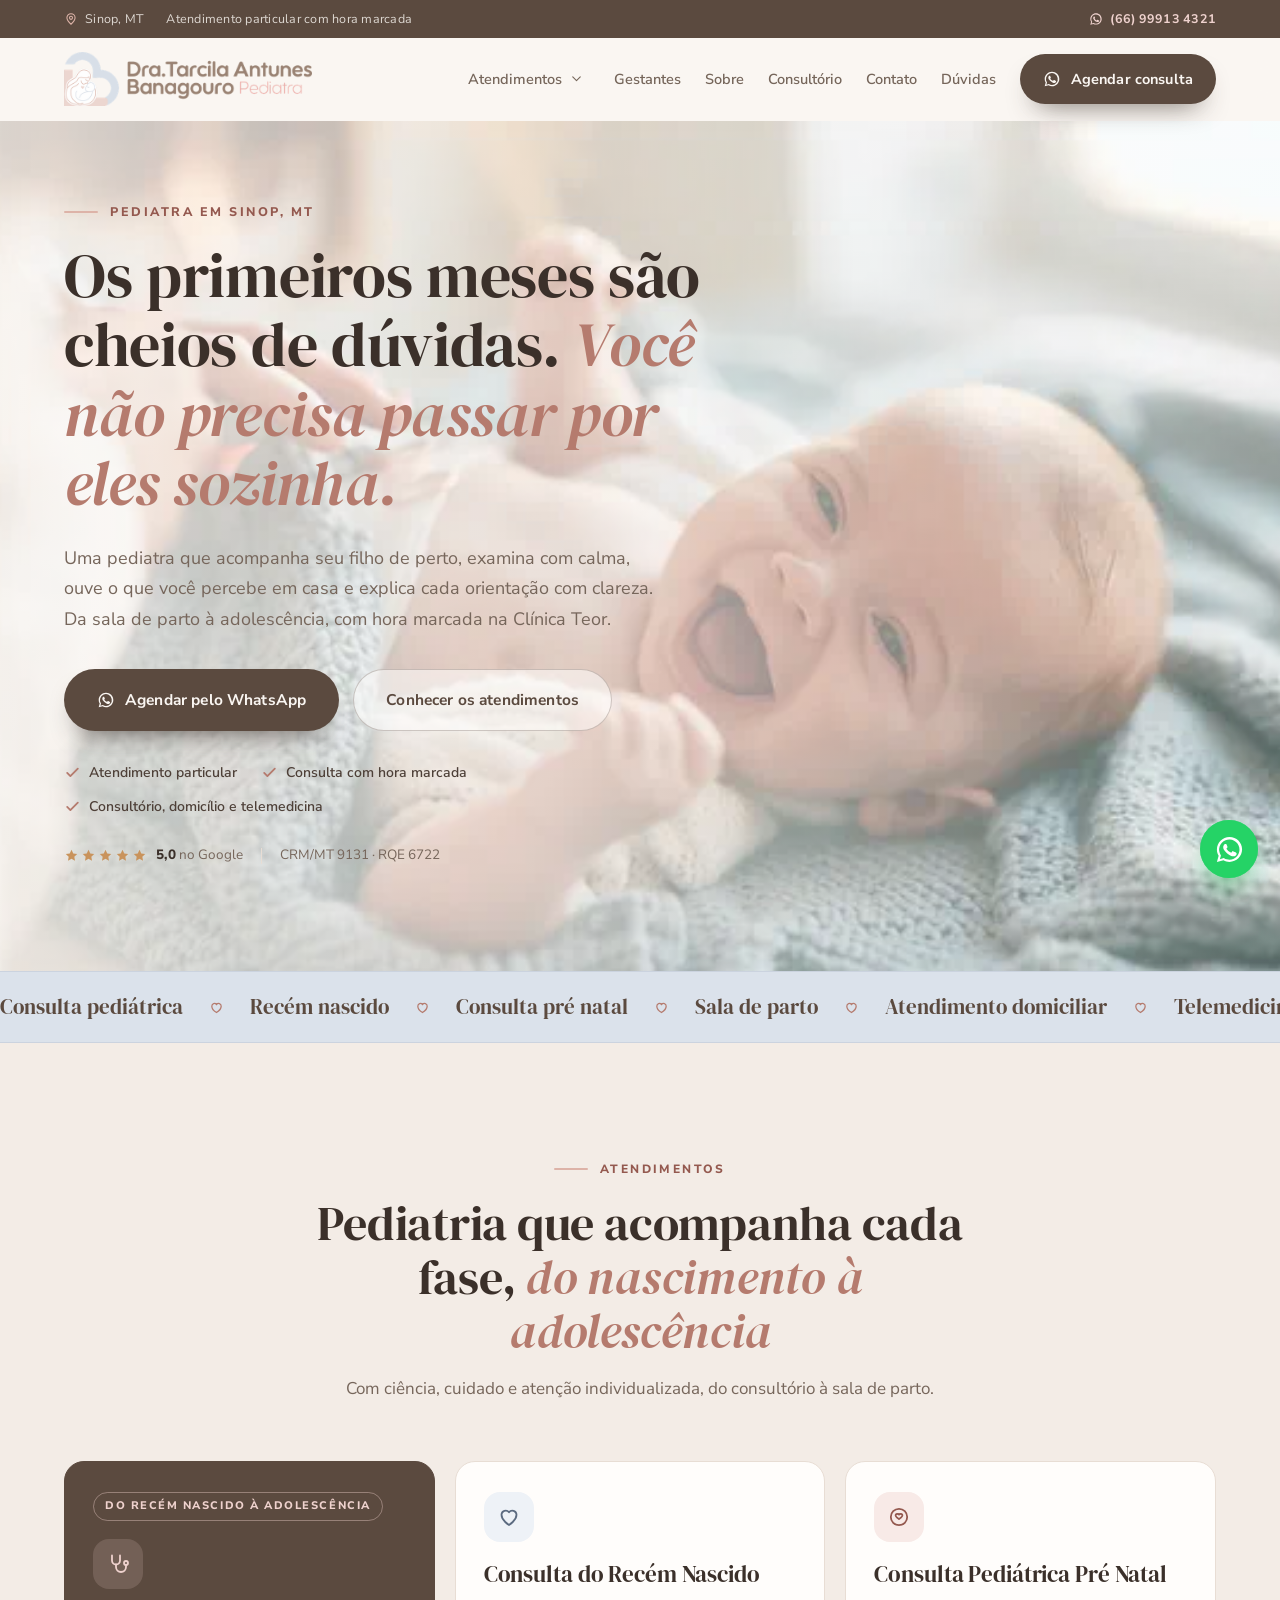
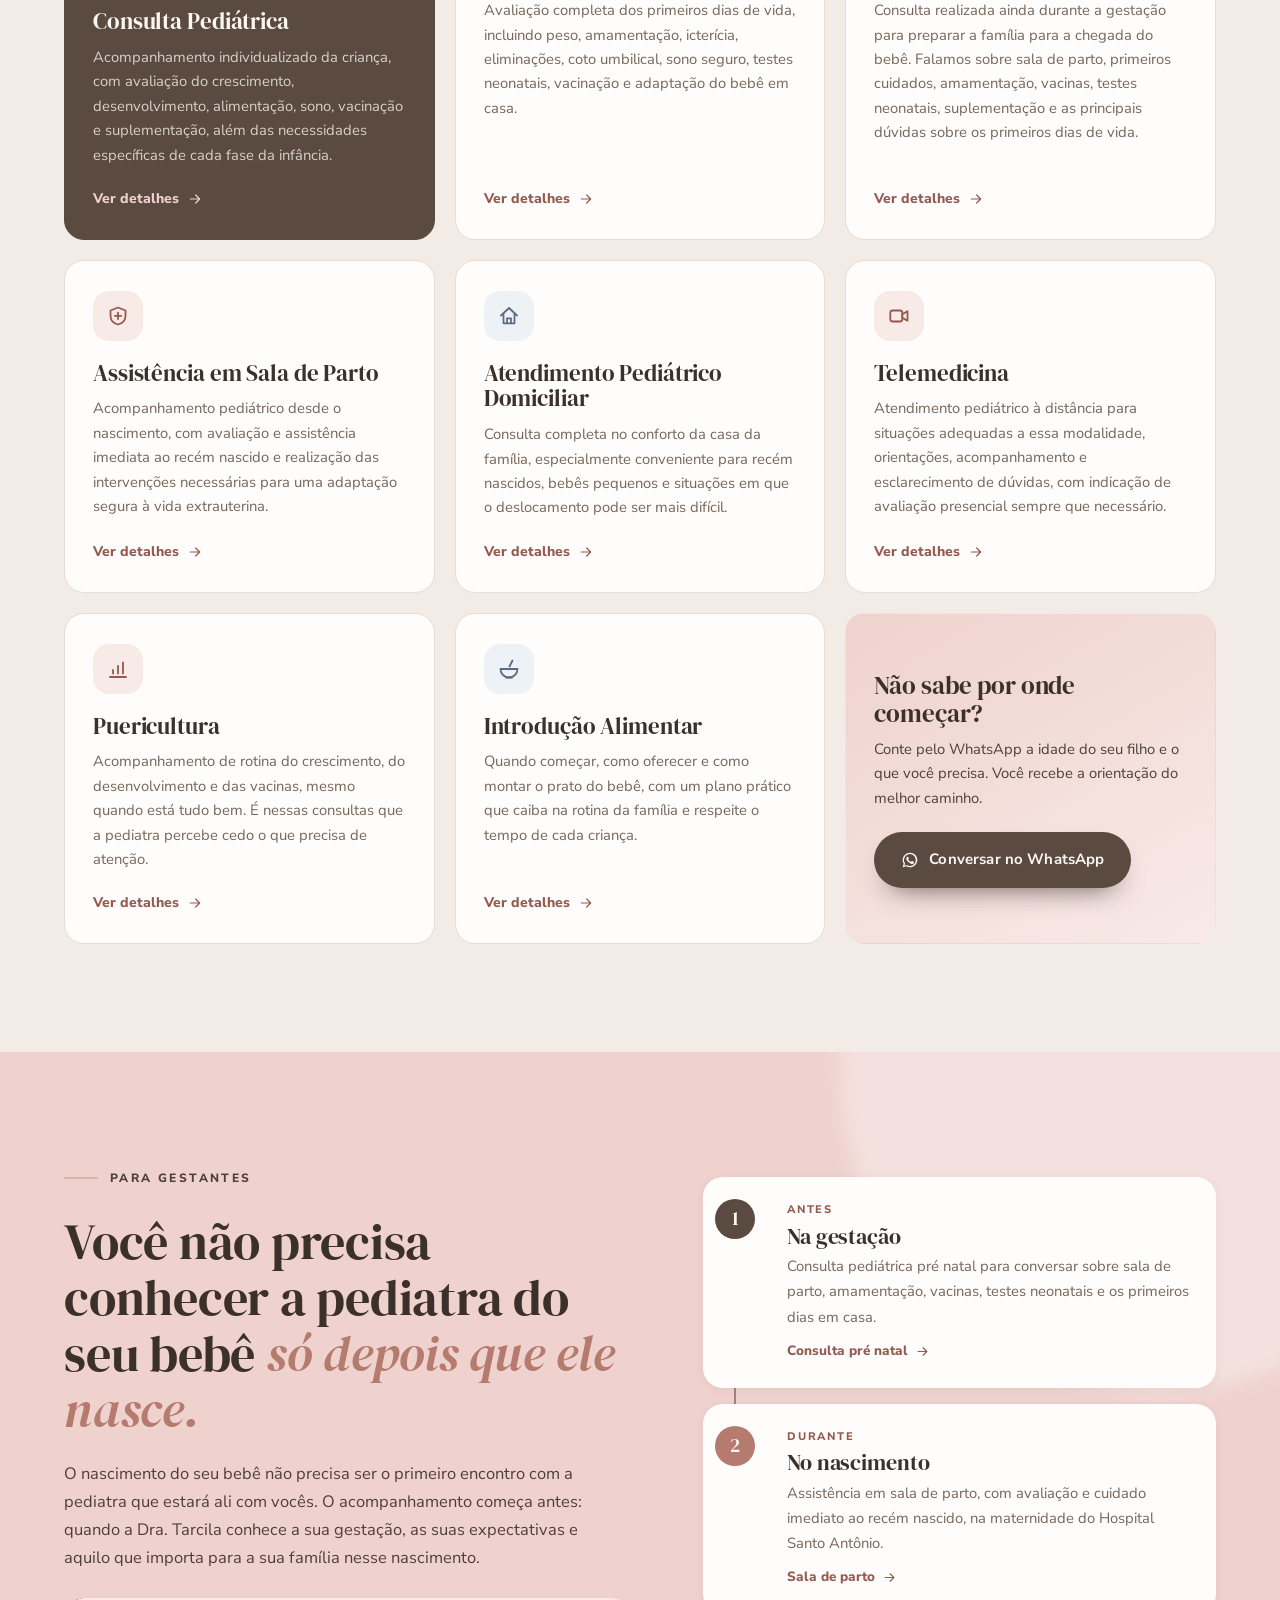
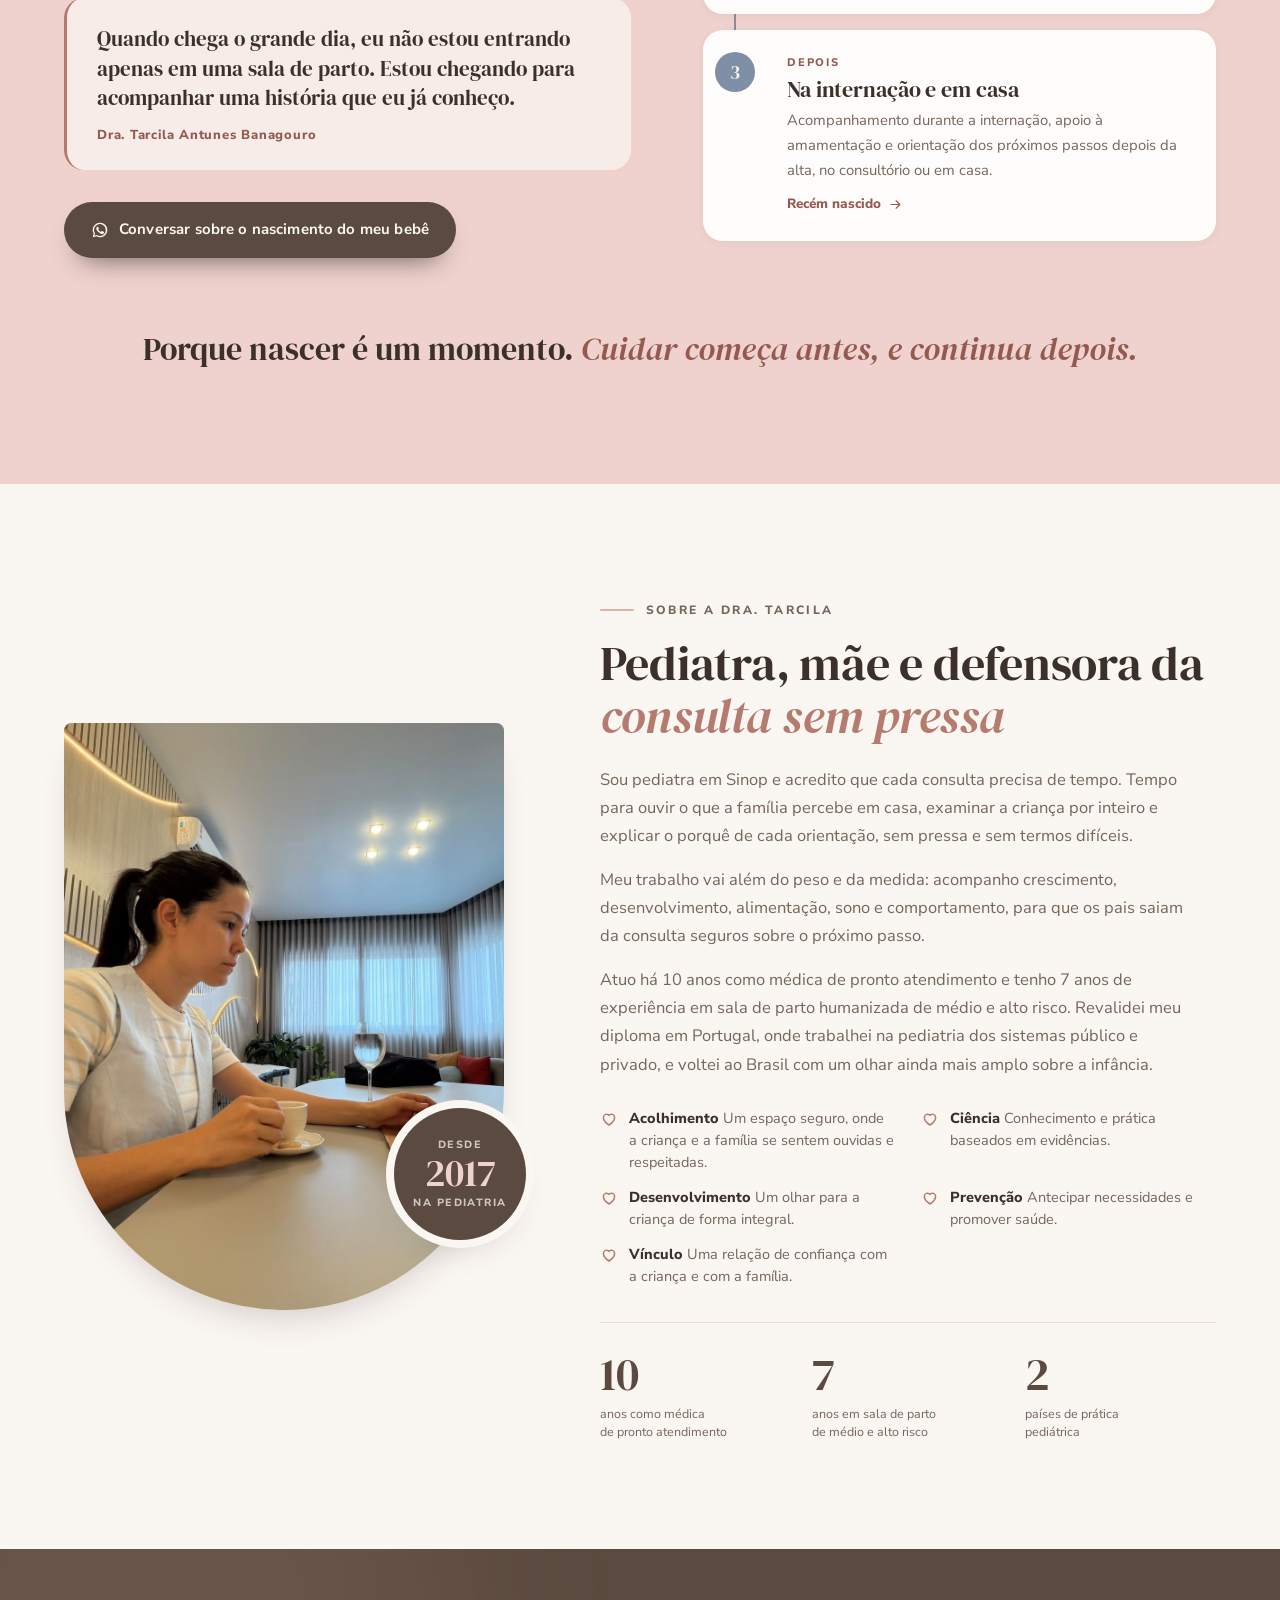
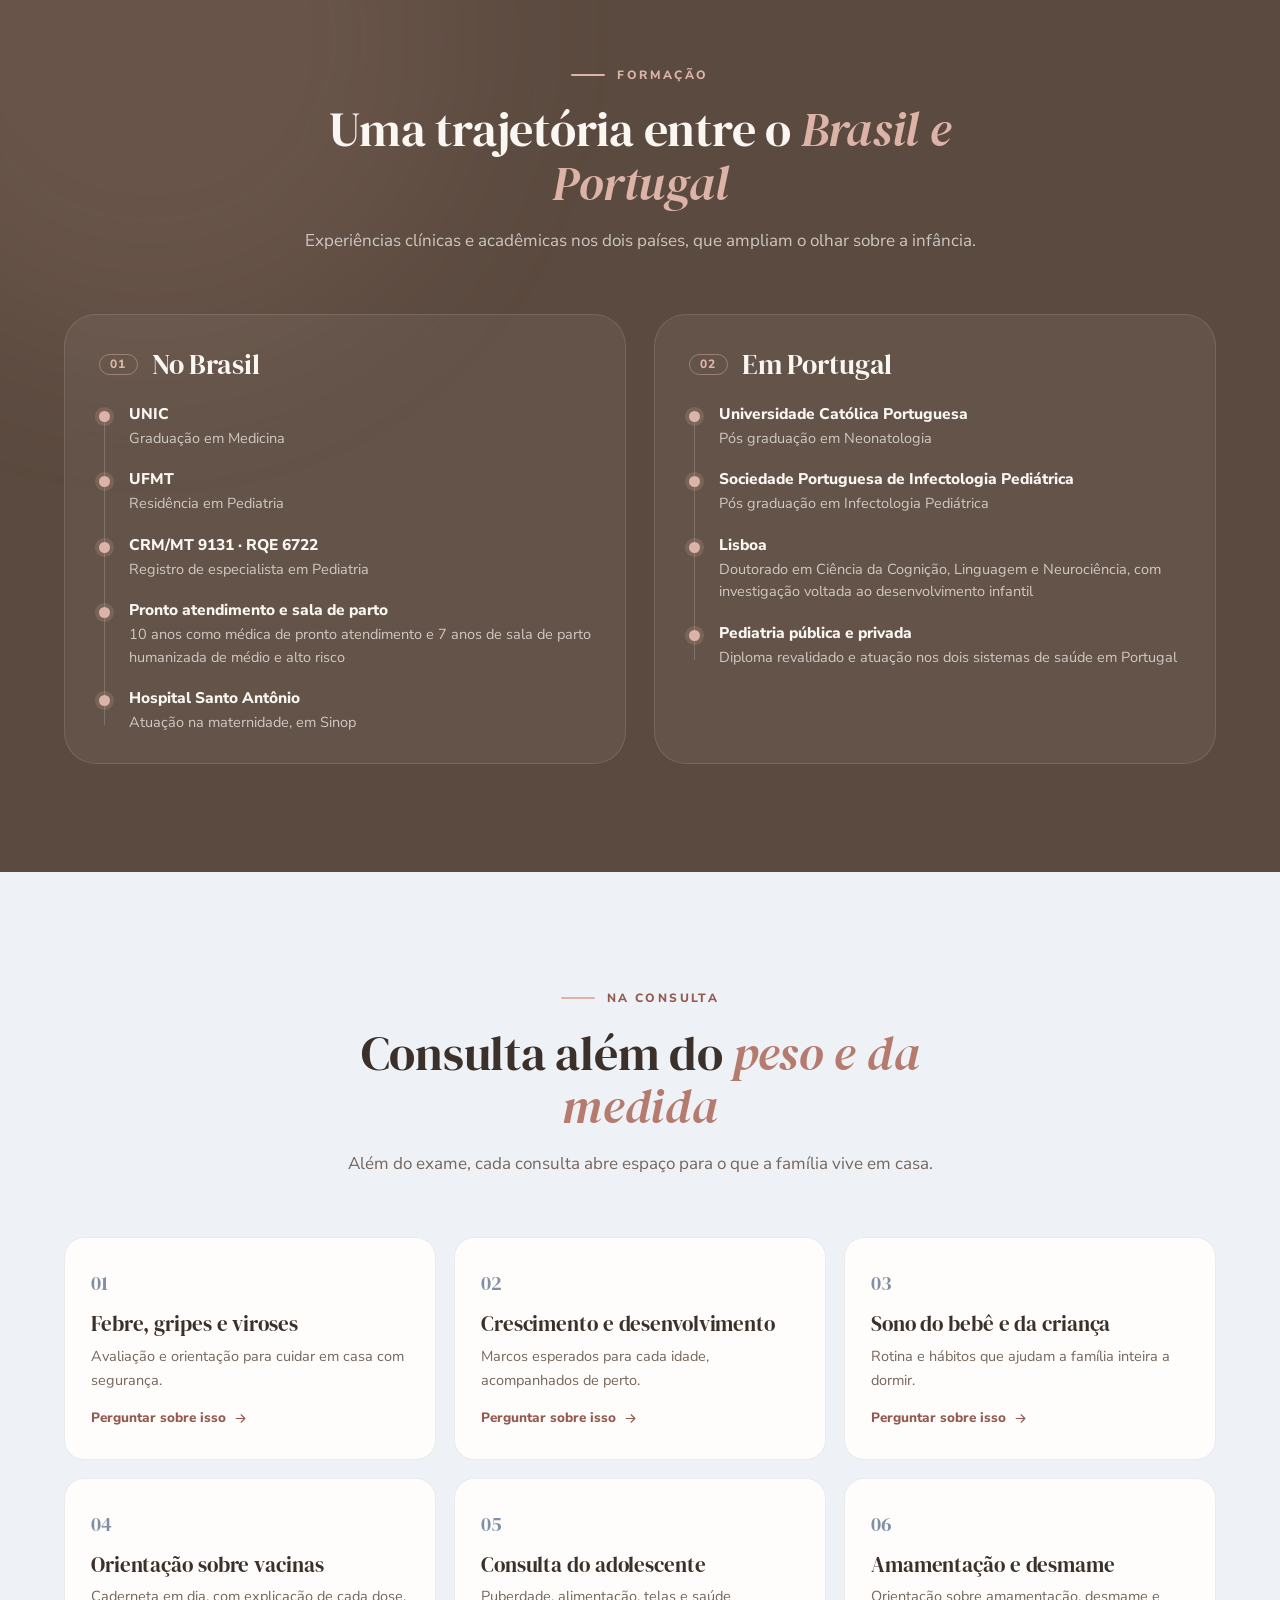
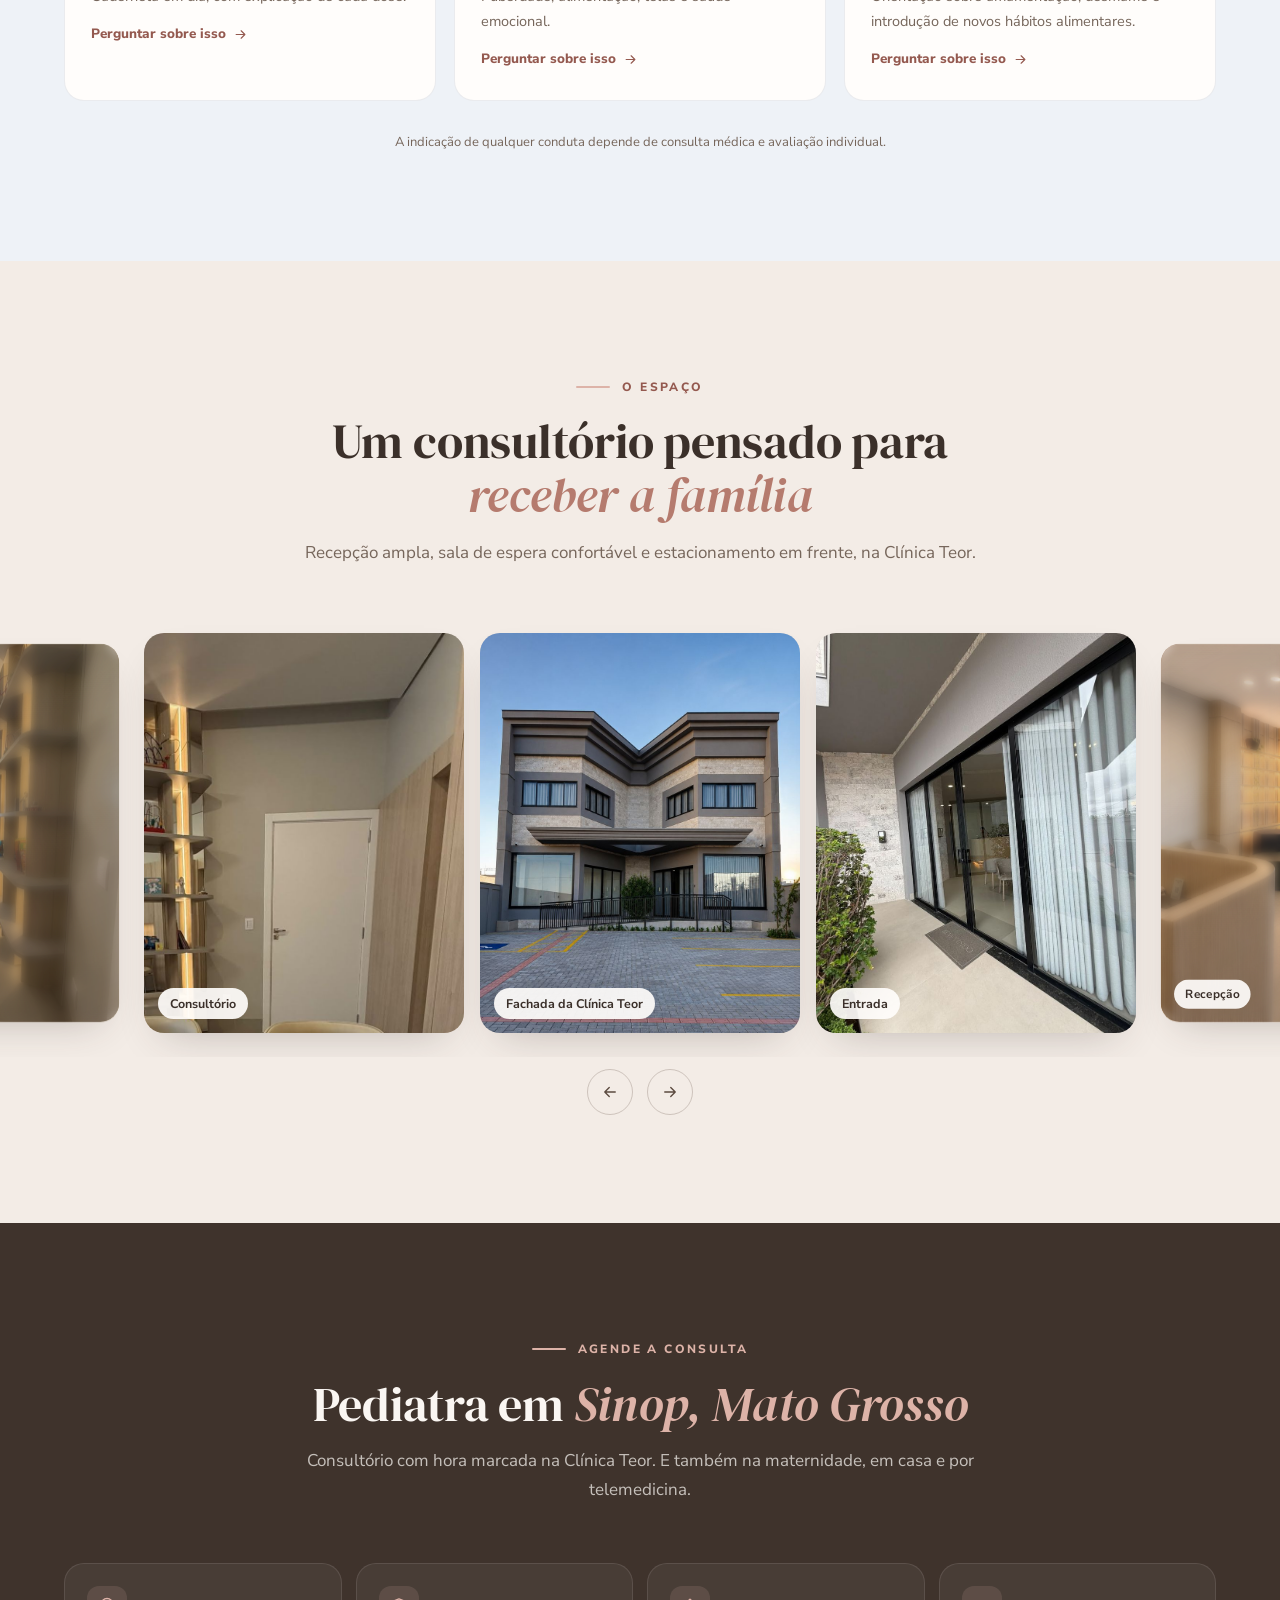
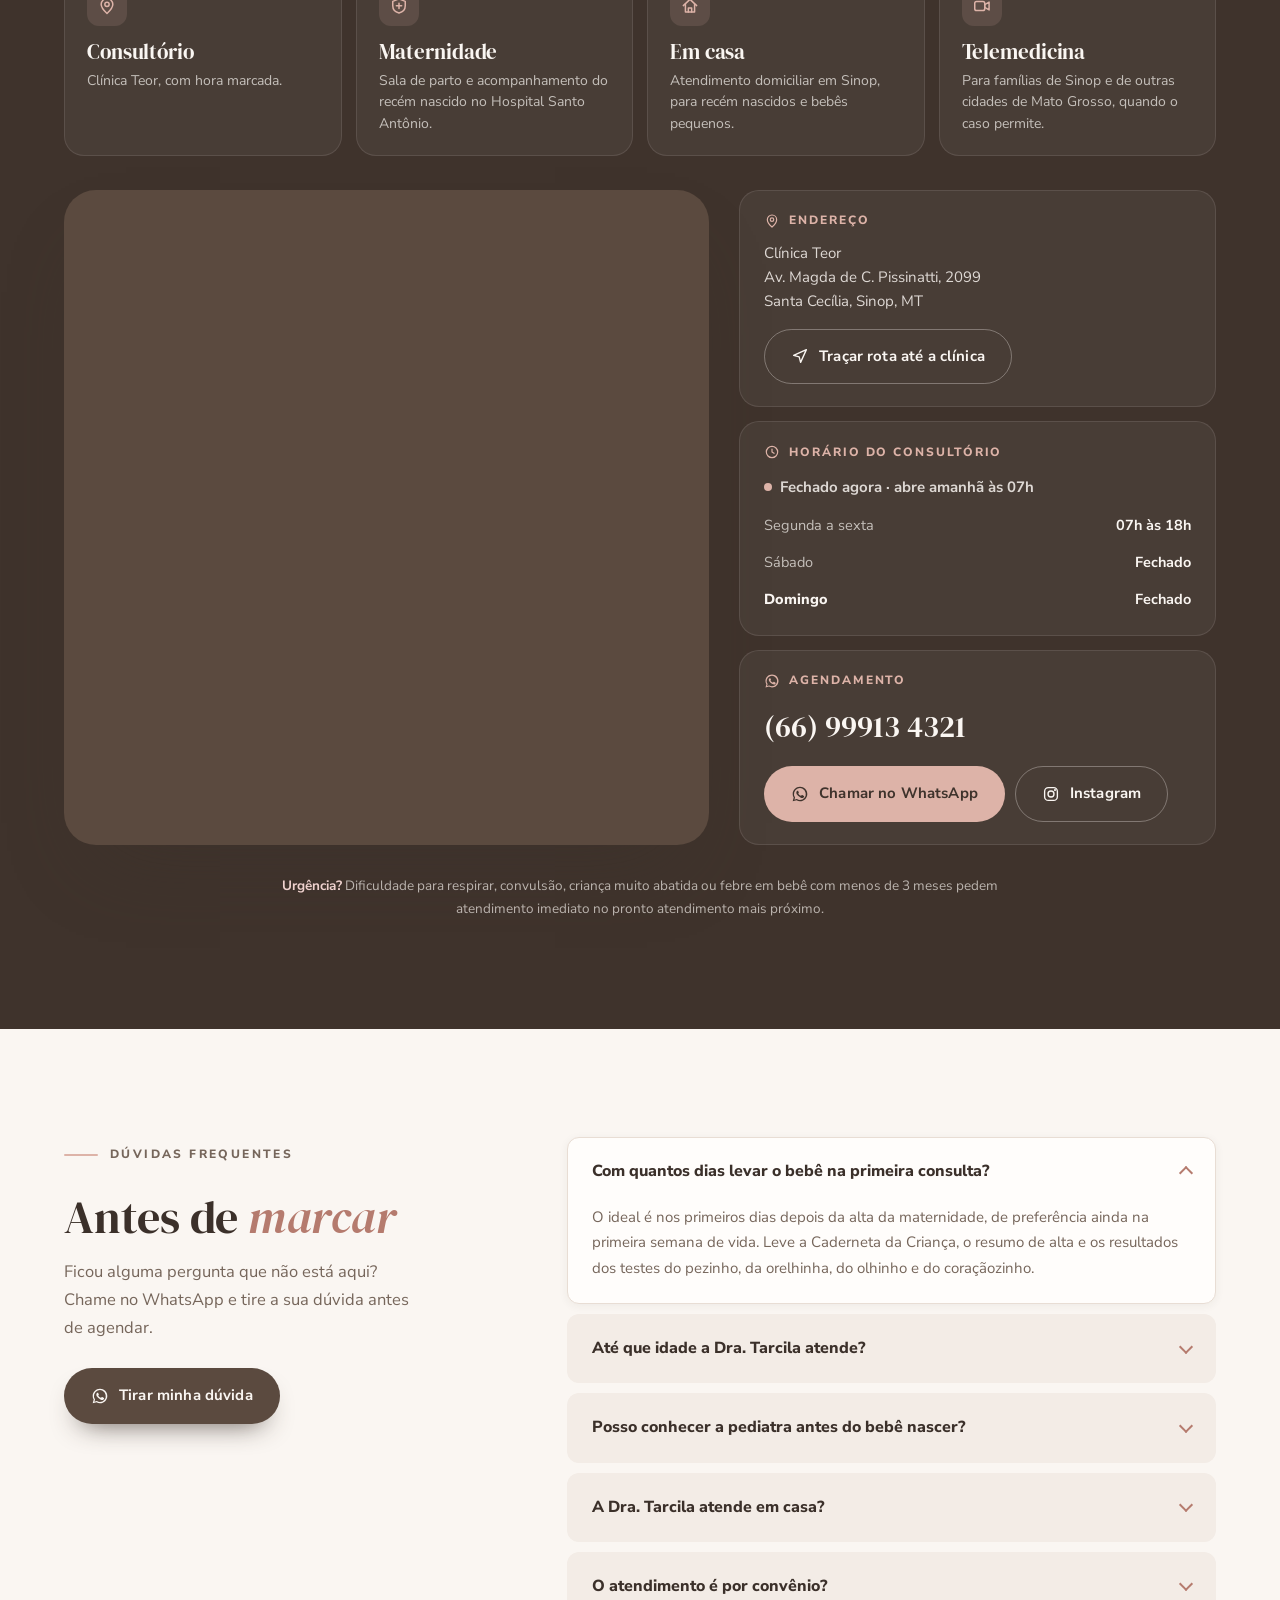
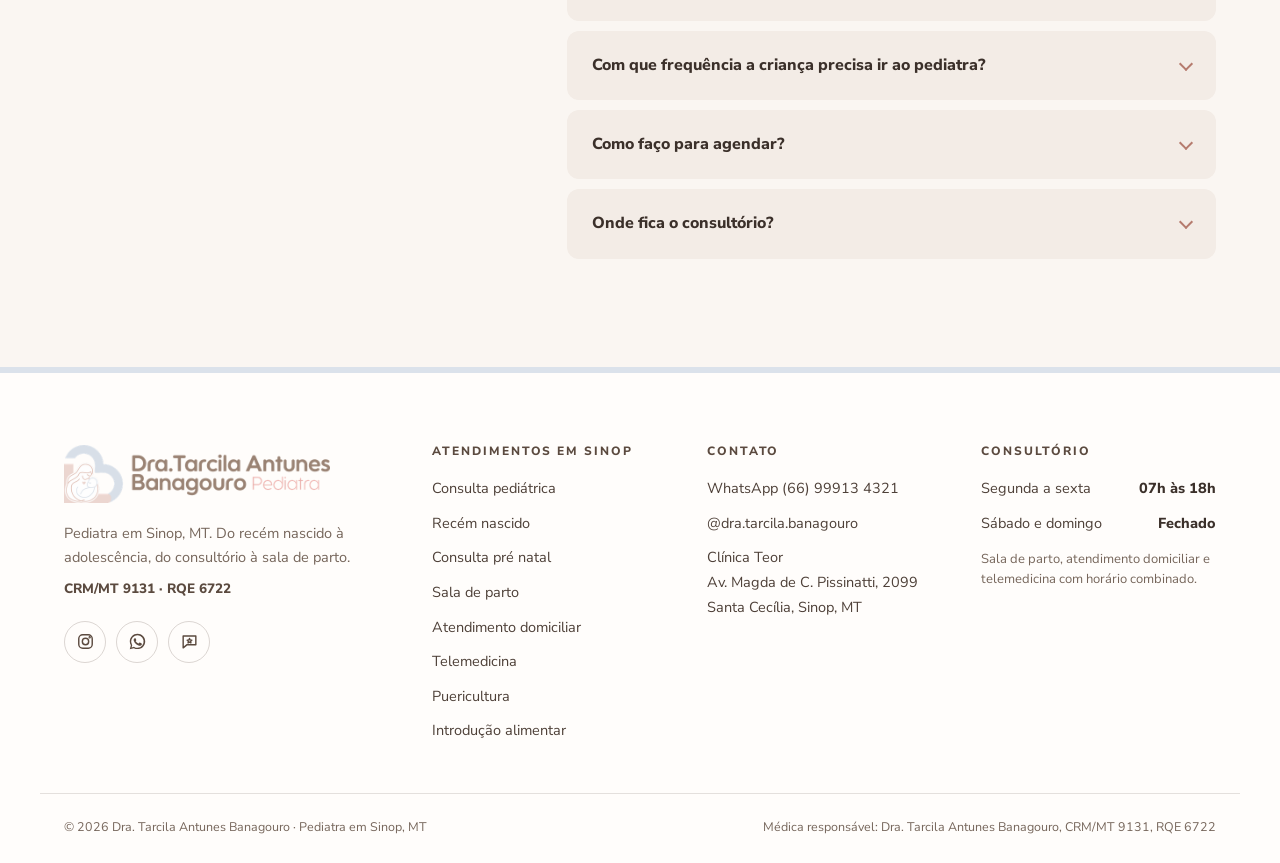
==== index.html @ 98c17cc5 "Celular: fecho da secao de gestantes sempre em 2 linhas Co-Authored-By: Claude Sonnet 5.5 <noreply@a" ====
<!doctype html>
<html lang="pt-BR">
<head>
<meta charset="utf-8">
<meta name="viewport" content="width=device-width, initial-scale=1, viewport-fit=cover">
<title>Pediatra em Sinop MT | Dra. Tarcila Antunes Banagouro</title>
<meta name="description" content="Pediatra em Sinop, MT. Consulta pediátrica, recém nascido, pré natal, sala de parto, atendimento em casa e telemedicina. CRM/MT 9131.">
<meta name="robots" content="noindex, nofollow">
<link rel="canonical" href="https://www.dratarcilabanagouro.com.br/">
<meta name="geo.region" content="BR-MT">
<meta name="geo.placename" content="Sinop">
<meta name="geo.position" content="-11.834095;-55.535219">
<meta property="og:type" content="website">
<meta property="og:locale" content="pt_BR">
<meta property="og:site_name" content="Dra. Tarcila Antunes Banagouro">
<meta property="og:title" content="Pediatra em Sinop MT | Dra. Tarcila Antunes Banagouro">
<meta property="og:description" content="Pediatra em Sinop, MT. Consulta pediátrica, recém nascido, pré natal, sala de parto, atendimento em casa e telemedicina. CRM/MT 9131.">
<meta property="og:url" content="https://www.dratarcilabanagouro.com.br/">
<meta property="og:image" content="https://www.dratarcilabanagouro.com.br/assets/img/og.jpg">
<meta property="og:image:width" content="1200">
<meta property="og:image:height" content="630">
<meta name="twitter:card" content="summary_large_image">
<meta name="theme-color" content="#FAF6F2">
<link rel="icon" type="image/png" href="/assets/img/favicon-64.png">
<link rel="apple-touch-icon" href="/assets/img/apple-touch-icon.png">
<link rel="preconnect" href="https://fonts.googleapis.com">
<link rel="preconnect" href="https://fonts.gstatic.com" crossorigin>
<link rel="stylesheet" href="https://fonts.googleapis.com/css2?family=DM+Serif+Display:ital@0;1&family=Nunito+Sans:opsz,wght@6..12,400;6..12,600;6..12,700;6..12,800&display=swap">
<link rel="preload" as="image" href="/assets/img/bebe-hero-poster.jpg" fetchpriority="high">
<link rel="stylesheet" href="/assets/style.css?v=9fff2f66">
<script>document.documentElement.classList.add('js')</script>
<script type="application/ld+json">{"@context": "https://schema.org", "@type": "Physician", "@id": "https://www.dratarcilabanagouro.com.br/#dra-tarcila", "name": "Dra. Tarcila Antunes Banagouro", "medicalSpecialty": "Pediatric", "description": "Pediatra em Sinop, MT. Consulta pediátrica, recém nascido, puericultura, consulta pré natal, sala de parto, atendimento domiciliar e telemedicina.", "url": "https://www.dratarcilabanagouro.com.br/", "image": "https://www.dratarcilabanagouro.com.br/assets/img/dra-tarcila-pediatra-sinop.jpg", "logo": "https://www.dratarcilabanagouro.com.br/assets/img/logo-simbolo.png", "telephone": "+5566999134321", "priceRange": "$$$", "address": {"@type": "PostalAddress", "streetAddress": "Av. Magda de C. Pissinatti, 2099, Clínica Teor", "addressLocality": "Sinop", "addressRegion": "MT", "postalCode": "78555-440", "addressCountry": "BR"}, "geo": {"@type": "GeoCoordinates", "latitude": -11.834095, "longitude": -55.535219}, "openingHoursSpecification": [{"@type": "OpeningHoursSpecification", "dayOfWeek": ["Monday", "Tuesday", "Wednesday", "Thursday", "Friday"], "opens": "07:00", "closes": "18:00"}], "areaServed": [{"@type": "City", "name": "Sinop"}, {"@type": "State", "name": "Mato Grosso"}], "hospitalAffiliation": {"@type": "Hospital", "name": "Hospital Santo Antônio", "address": {"@type": "PostalAddress", "addressLocality": "Sinop", "addressRegion": "MT", "addressCountry": "BR"}}, "alumniOf": [{"@type": "CollegeOrUniversity", "name": "UNIC"}, {"@type": "CollegeOrUniversity", "name": "Universidade Federal de Mato Grosso"}, {"@type": "CollegeOrUniversity", "name": "Universidade Católica Portuguesa"}], "availableService": [{"@type": "MedicalProcedure", "name": "Consulta Pediátrica"}, {"@type": "MedicalProcedure", "name": "Consulta do Recém Nascido"}, {"@type": "MedicalProcedure", "name": "Consulta Pediátrica Pré Natal"}, {"@type": "MedicalProcedure", "name": "Assistência em Sala de Parto"}, {"@type": "MedicalProcedure", "name": "Atendimento Pediátrico Domiciliar"}, {"@type": "MedicalProcedure", "name": "Telemedicina"}, {"@type": "MedicalProcedure", "name": "Puericultura"}, {"@type": "MedicalProcedure", "name": "Introdução Alimentar"}], "hasMap": "https://www.google.com/maps?cid=4104804225488390202", "sameAs": ["https://www.instagram.com/dra.tarcila.banagouro/", "https://www.google.com/maps?cid=4104804225488390202"], "isAcceptingNewPatients": true, "paymentAccepted": "Particular"}</script>
<script type="application/ld+json">{"@context": "https://schema.org", "@type": "FAQPage", "mainEntity": [{"@type": "Question", "name": "Com quantos dias levar o bebê na primeira consulta?", "acceptedAnswer": {"@type": "Answer", "text": "O ideal é nos primeiros dias depois da alta da maternidade, de preferência ainda na primeira semana de vida. Leve a Caderneta da Criança, o resumo de alta e os resultados dos testes do pezinho, da orelhinha, do olhinho e do coraçãozinho."}}, {"@type": "Question", "name": "Até que idade a Dra. Tarcila atende?", "acceptedAnswer": {"@type": "Answer", "text": "Do recém nascido à adolescência. O intervalo entre as consultas muda com a idade, e a Dra. Tarcila combina com a família quando será o próximo retorno."}}, {"@type": "Question", "name": "Posso conhecer a pediatra antes do bebê nascer?", "acceptedAnswer": {"@type": "Answer", "text": "Pode e deve. A consulta pediátrica pré natal acontece ainda na gestação, de preferência no terceiro trimestre, e é nela que se combina a assistência em sala de parto."}}, {"@type": "Question", "name": "A Dra. Tarcila atende em casa?", "acceptedAnswer": {"@type": "Answer", "text": "Sim. O atendimento domiciliar é feito em Sinop e é especialmente indicado para recém nascidos e bebês pequenos."}}, {"@type": "Question", "name": "O atendimento é por convênio?", "acceptedAnswer": {"@type": "Answer", "text": "O atendimento é particular. É essa escolha que permite consultas com hora marcada e tempo de verdade para cada família. As formas de pagamento são informadas pelo WhatsApp."}}, {"@type": "Question", "name": "Com que frequência a criança precisa ir ao pediatra?", "acceptedAnswer": {"@type": "Answer", "text": "No primeiro ano de vida as consultas são mais frequentes, porque o bebê muda muito de um mês para o outro. A partir do segundo ano os retornos ficam mais espaçados."}}, {"@type": "Question", "name": "Como faço para agendar?", "acceptedAnswer": {"@type": "Answer", "text": "Pelo WhatsApp (66) 99913 4321. O atendimento é com hora marcada, para que cada consulta tenha o tempo de que precisa."}}, {"@type": "Question", "name": "Onde fica o consultório?", "acceptedAnswer": {"@type": "Answer", "text": "Na Clínica Teor, Av. Magda de C. Pissinatti, 2099, bairro Santa Cecília, em Sinop. Há estacionamento em frente à clínica."}}]}</script>
<script type="application/ld+json">{"@context": "https://schema.org", "@type": "WebSite", "name": "Dra. Tarcila Antunes Banagouro", "url": "https://www.dratarcilabanagouro.com.br/", "inLanguage": "pt-BR"}</script>
</head>
<body>
<a class="skip" href="#conteudo">Ir para o conteúdo</a>
<div class="progress" aria-hidden="true"><span id="progress"></span></div>
<svg width="0" height="0" style="position:absolute" aria-hidden="true" focusable="false">
  <symbol id="i-wa" viewBox="0 0 32 32"><path d="M16 3C8.8 3 3 8.8 3 16c0 2.3.6 4.5 1.8 6.4L3 29l6.8-1.8c1.9 1 4 1.6 6.2 1.6 7.2 0 13-5.8 13-13S23.2 3 16 3zm0 23.6c-2 0-3.9-.5-5.5-1.5l-.4-.2-4 1.1 1.1-3.9-.3-.4a10.5 10.5 0 1 1 9.1 4.9zm5.9-7.9c-.3-.2-1.9-.9-2.2-1-.3-.1-.5-.2-.7.2s-.8 1-1 1.2c-.2.2-.4.2-.7.1a8.6 8.6 0 0 1-4.3-3.7c-.3-.6.3-.5.9-1.7.1-.2 0-.4 0-.6s-.7-1.7-1-2.3c-.2-.6-.5-.5-.7-.5h-.6c-.2 0-.6.1-.9.4-.3.4-1.2 1.2-1.2 2.8s1.2 3.2 1.4 3.5c.2.2 2.4 3.7 5.9 5.1 2.2.9 3 1 4.1.8.7-.1 2-.8 2.2-1.6.3-.8.3-1.5.2-1.6-.1-.2-.3-.3-.6-.4z"/></symbol>
  <symbol id="i-star" viewBox="0 0 24 24"><path d="M12 2.8l2.8 5.8 6.3.9-4.6 4.4 1.1 6.3L12 17.2l-5.6 3 1.1-6.3L2.9 9.5l6.3-.9z"/></symbol>
  <symbol id="i-pin" viewBox="0 0 24 24"><path d="M12 21s-7-6.2-7-11a7 7 0 0 1 14 0c0 4.8-7 11-7 11z"/><circle cx="12" cy="10" r="2.6"/></symbol>
  <symbol id="i-route" viewBox="0 0 24 24"><path d="M3.5 11.2l17-7.7-7.7 17-1.9-7.4z"/></symbol>
  <symbol id="i-ig" viewBox="0 0 24 24"><rect x="3.5" y="3.5" width="17" height="17" rx="5"/><circle cx="12" cy="12" r="4"/><circle cx="17.3" cy="6.7" r=".6"/></symbol>
  <symbol id="i-clock" viewBox="0 0 24 24"><circle cx="12" cy="12" r="8.5"/><path d="M12 7.5V12l3 2"/></symbol>
  <symbol id="i-arrow" viewBox="0 0 24 24"><path d="M5 12h14M13 6l6 6-6 6"/></symbol>
  <symbol id="i-check" viewBox="0 0 24 24"><path d="M4.5 12.5l4.5 4.5 10.5-10.5"/></symbol>
  <symbol id="i-chev" viewBox="0 0 24 24"><path d="M6 9.5l6 6 6-6"/></symbol>
  <symbol id="i-review" viewBox="0 0 24 24"><path d="M4 5h16v11H9l-5 4z"/><path d="M12 8.2l.9 1.9 2 .3-1.5 1.4.4 2-1.8-1-1.8 1 .4-2-1.5-1.4 2-.3z"/></symbol>
  <symbol id="i-prenatal" viewBox="0 0 24 24"><circle cx="12" cy="12" r="8.2"/><path d="M12 9.6c-.9-1.1-2.6-1.1-3.3.1-.6 1.1.2 2.1 3.3 4.4 3.1-2.3 3.9-3.3 3.3-4.4-.7-1.2-2.4-1.2-3.3-.1z"/></symbol>
  <symbol id="i-assist" viewBox="0 0 24 24"><path d="M12 3.5l7.5 3v5.2c0 4.4-3.1 7.6-7.5 8.8-4.4-1.2-7.5-4.4-7.5-8.8V6.5z"/><path d="M12 8.6v6.4M8.8 11.8h6.4"/></symbol>
  <symbol id="i-home" viewBox="0 0 24 24"><path d="M4 11.5L12 4l8 7.5"/><path d="M6.5 10v9.3h11V10"/><path d="M10 19.3v-5h4v5"/></symbol>
  <symbol id="i-video" viewBox="0 0 24 24"><rect x="3.3" y="6.5" width="12" height="11" rx="2.2"/><path d="M15.3 10.3l5.2-3v9.4l-5.2-3z"/></symbol>
  <symbol id="i-steth" viewBox="0 0 24 24"><path d="M6 3.5v5a4 4 0 0 0 8 0v-5"/><path d="M10 12.5v2.5a5 5 0 0 0 10 0v-2"/><circle cx="20" cy="11" r="2"/></symbol>
  <symbol id="i-grow" viewBox="0 0 24 24"><path d="M4 20h16"/><path d="M7 16.5v-3.5M12 16.5V9M17 16.5V5.5"/></symbol>
  <symbol id="i-heart" viewBox="0 0 24 24"><path d="M12 20s-7.5-4.6-7.5-10.2A4.2 4.2 0 0 1 12 7.2a4.2 4.2 0 0 1 7.5 2.6C19.5 15.4 12 20 12 20z"/></symbol>
  <symbol id="i-bowl" viewBox="0 0 24 24"><path d="M3.5 12h17a8.5 8.5 0 0 1-17 0z"/><path d="M15.5 3.5l-3 6"/><path d="M9 20.5h6"/></symbol>
  <symbol id="i-cap" viewBox="0 0 24 24"><path d="M2.5 9.5L12 5l9.5 4.5L12 14z"/><path d="M6.5 11.5v4.2c0 1.6 2.5 3 5.5 3s5.5-1.4 5.5-3v-4.2"/><path d="M21.5 9.5v5"/></symbol>
  <symbol id="i-phone" viewBox="0 0 24 24"><path d="M6.5 4h3l1.5 4-2 1.5a11 11 0 0 0 5.5 5.5L16 13l4 1.5v3a2 2 0 0 1-2.2 2A15.5 15.5 0 0 1 4 6.2 2 2 0 0 1 6.5 4z"/></symbol>
</svg>
<div class="topbar">
  <div class="wrap topbar-in">
    <span class="tb-item"><svg class="ic" aria-hidden="true" focusable="false"><use href="#i-pin"></use></svg>Sinop, MT</span>
    <span class="tb-item tb-hide">Atendimento particular com hora marcada</span>
    <a class="tb-link" href="https://wa.me/5566999134321?text=Ol%C3%A1%21%20Vim%20pelo%20site%20e%20gostaria%20de%20agendar%20uma%20consulta%20com%20a%20Dra.%20Tarcila." target="_blank" rel="noopener"><svg class="ic fill" aria-hidden="true" focusable="false"><use href="#i-wa"></use></svg>(66) 99913 4321</a>
  </div>
</div>
<div class="nav-backdrop" id="navBackdrop" aria-hidden="true"></div>
<header class="header" id="header">
  <div class="wrap header-in">
    <a class="brand" href="/" aria-label="Dra. Tarcila Antunes Banagouro, pediatra em Sinop. Página inicial">
      <img src="/assets/img/logo-horizontal.png" alt="" width="303" height="66">
    </a>
    <nav class="nav" id="nav" aria-label="Principal">
      <div class="nav-item has-sub">
        <a class="nav-link" href="/#atendimentos">Atendimentos</a>
        <button class="sub-toggle" type="button" aria-expanded="false" aria-controls="sub-atend" aria-label="Mostrar todos os atendimentos"><svg class="ic" aria-hidden="true" focusable="false"><use href="#i-chev"></use></svg></button>
        <div class="sub" id="sub-atend"><a href="/consulta/"><svg class="ic" aria-hidden="true" focusable="false"><use href="#i-steth"></use></svg><span>Consulta pediátrica</span></a><a href="/bebe/"><svg class="ic" aria-hidden="true" focusable="false"><use href="#i-heart"></use></svg><span>Recém nascido</span></a><a href="/prenatal/"><svg class="ic" aria-hidden="true" focusable="false"><use href="#i-prenatal"></use></svg><span>Consulta pré natal</span></a><a href="/parto/"><svg class="ic" aria-hidden="true" focusable="false"><use href="#i-assist"></use></svg><span>Sala de parto</span></a><a href="/domiciliar/"><svg class="ic" aria-hidden="true" focusable="false"><use href="#i-home"></use></svg><span>Atendimento domiciliar</span></a><a href="/telemedicina/"><svg class="ic" aria-hidden="true" focusable="false"><use href="#i-video"></use></svg><span>Telemedicina</span></a><a href="/puericultura/"><svg class="ic" aria-hidden="true" focusable="false"><use href="#i-grow"></use></svg><span>Puericultura</span></a><a href="/alimentacao/"><svg class="ic" aria-hidden="true" focusable="false"><use href="#i-bowl"></use></svg><span>Introdução alimentar</span></a></div>
      </div>
      <a class="nav-link" href="/#gestantes">Gestantes</a>
      <a class="nav-link" href="/#sobre">Sobre</a>
      <a class="nav-link" href="/#espaco">Consultório</a>
      <a class="nav-link" href="/#contato">Contato</a>
      <a class="nav-link" href="/#duvidas">Dúvidas</a>
      <a class="btn btn-1 nav-cta" href="https://wa.me/5566999134321?text=Ol%C3%A1%21%20Vim%20pelo%20site%20e%20gostaria%20de%20agendar%20uma%20consulta%20com%20a%20Dra.%20Tarcila." target="_blank" rel="noopener"><svg class="ic fill" aria-hidden="true" focusable="false"><use href="#i-wa"></use></svg>Agendar consulta</a>
    </nav>
    <button class="burger" id="burger" type="button" aria-label="Abrir menu" aria-expanded="false" aria-controls="nav"><span></span><span></span><span></span></button>
  </div>
</header>
<main id="conteudo">
<section class="hero">
  <div class="hero-pattern" aria-hidden="true"></div>
  <div class="wrap hero-in">
    <div class="hero-copy">
      <div class="hero-id reveal"><img src="/assets/img/dra-tarcila-pediatra-sinop.jpg" alt="" width="780" height="975"><span><b>Dra. Tarcila Antunes Banagouro</b><small>Pediatra · CRM/MT 9131 · RQE 6722</small></span></div>
      <h1 class="reveal"><span class="h1-kw">Pediatra em Sinop, MT<span class="sr">. </span></span>Os primeiros meses são cheios de dúvidas. <em>Você não precisa passar por eles sozinha.</em></h1>
      <p class="lede reveal d2">Uma pediatra que acompanha seu filho de perto, examina com calma, ouve o que você percebe em casa e explica cada orientação com clareza. Da sala de parto à adolescência, com hora marcada na Clínica Teor.</p>
      <div class="hero-cta reveal d3">
        <a class="btn btn-1 btn-lg" href="https://wa.me/5566999134321?text=Ol%C3%A1%21%20Vim%20pelo%20site%20e%20gostaria%20de%20agendar%20uma%20consulta%20com%20a%20Dra.%20Tarcila." target="_blank" rel="noopener"><svg class="ic fill" aria-hidden="true" focusable="false"><use href="#i-wa"></use></svg>Agendar pelo WhatsApp</a>
        <a class="btn btn-ghost btn-lg" href="#atendimentos">Conhecer os atendimentos</a>
      </div>
      <ul class="hero-badges reveal d4">
        <li><svg class="ic" aria-hidden="true" focusable="false"><use href="#i-check"></use></svg>Atendimento particular</li>
        <li><svg class="ic" aria-hidden="true" focusable="false"><use href="#i-check"></use></svg>Consulta com hora marcada</li>
        <li><svg class="ic" aria-hidden="true" focusable="false"><use href="#i-check"></use></svg>Consultório, domicílio e telemedicina</li>
      </ul>
      <div class="reveal d4"><div class="proof">
        <a href="https://www.google.com/maps?cid=4104804225488390202" target="_blank" rel="noopener"><span class="stars" aria-hidden="true"><svg class="ic fill" aria-hidden="true" focusable="false"><use href="#i-star"></use></svg><svg class="ic fill" aria-hidden="true" focusable="false"><use href="#i-star"></use></svg><svg class="ic fill" aria-hidden="true" focusable="false"><use href="#i-star"></use></svg><svg class="ic fill" aria-hidden="true" focusable="false"><use href="#i-star"></use></svg><svg class="ic fill" aria-hidden="true" focusable="false"><use href="#i-star"></use></svg></span><span><b>5,0</b> no Google</span></a>
        <span class="proof-sep" aria-hidden="true"></span>
        <span>CRM/MT 9131 · RQE 6722</span>
      </div></div>
    </div>
    <div class="hero-media reveal d2">
      <figure class="hero-video" id="heroFig">
        <img class="hero-still" src="/assets/img/bebe-hero-poster.jpg" alt="Bebê sorrindo durante a consulta com a pediatra" width="832" height="464" fetchpriority="high">
        <video autoplay muted loop playsinline webkit-playsinline disablepictureinpicture disableremoteplayback preload="auto" tabindex="-1" aria-hidden="true" width="832" height="464" id="heroVideo">
          <source src="/assets/video/bebe-hero.mp4" type="video/mp4">
        </video>
        <img class="hero-anim" data-src="/assets/img/bebe-hero-animado.webp" alt="" aria-hidden="true" width="640" height="358">
      </figure>
    </div>
  </div>
</section>

<div class="marquee" aria-hidden="true"><div class="marquee-track"><span>Consulta pediátrica</span><svg class="mq-heart" viewBox="0 0 24 24" aria-hidden="true"><path d="M12 20s-7.5-4.6-7.5-10.2A4.2 4.2 0 0 1 12 7.2a4.2 4.2 0 0 1 7.5 2.6C19.5 15.4 12 20 12 20z"/></svg><span>Recém nascido</span><svg class="mq-heart" viewBox="0 0 24 24" aria-hidden="true"><path d="M12 20s-7.5-4.6-7.5-10.2A4.2 4.2 0 0 1 12 7.2a4.2 4.2 0 0 1 7.5 2.6C19.5 15.4 12 20 12 20z"/></svg><span>Consulta pré natal</span><svg class="mq-heart" viewBox="0 0 24 24" aria-hidden="true"><path d="M12 20s-7.5-4.6-7.5-10.2A4.2 4.2 0 0 1 12 7.2a4.2 4.2 0 0 1 7.5 2.6C19.5 15.4 12 20 12 20z"/></svg><span>Sala de parto</span><svg class="mq-heart" viewBox="0 0 24 24" aria-hidden="true"><path d="M12 20s-7.5-4.6-7.5-10.2A4.2 4.2 0 0 1 12 7.2a4.2 4.2 0 0 1 7.5 2.6C19.5 15.4 12 20 12 20z"/></svg><span>Atendimento domiciliar</span><svg class="mq-heart" viewBox="0 0 24 24" aria-hidden="true"><path d="M12 20s-7.5-4.6-7.5-10.2A4.2 4.2 0 0 1 12 7.2a4.2 4.2 0 0 1 7.5 2.6C19.5 15.4 12 20 12 20z"/></svg><span>Telemedicina</span><svg class="mq-heart" viewBox="0 0 24 24" aria-hidden="true"><path d="M12 20s-7.5-4.6-7.5-10.2A4.2 4.2 0 0 1 12 7.2a4.2 4.2 0 0 1 7.5 2.6C19.5 15.4 12 20 12 20z"/></svg><span>Puericultura</span><svg class="mq-heart" viewBox="0 0 24 24" aria-hidden="true"><path d="M12 20s-7.5-4.6-7.5-10.2A4.2 4.2 0 0 1 12 7.2a4.2 4.2 0 0 1 7.5 2.6C19.5 15.4 12 20 12 20z"/></svg><span>Introdução alimentar</span><svg class="mq-heart" viewBox="0 0 24 24" aria-hidden="true"><path d="M12 20s-7.5-4.6-7.5-10.2A4.2 4.2 0 0 1 12 7.2a4.2 4.2 0 0 1 7.5 2.6C19.5 15.4 12 20 12 20z"/></svg><span>Pediatria além do peso e da medida</span><svg class="mq-heart" viewBox="0 0 24 24" aria-hidden="true"><path d="M12 20s-7.5-4.6-7.5-10.2A4.2 4.2 0 0 1 12 7.2a4.2 4.2 0 0 1 7.5 2.6C19.5 15.4 12 20 12 20z"/></svg><span>Consulta pediátrica</span><svg class="mq-heart" viewBox="0 0 24 24" aria-hidden="true"><path d="M12 20s-7.5-4.6-7.5-10.2A4.2 4.2 0 0 1 12 7.2a4.2 4.2 0 0 1 7.5 2.6C19.5 15.4 12 20 12 20z"/></svg><span>Recém nascido</span><svg class="mq-heart" viewBox="0 0 24 24" aria-hidden="true"><path d="M12 20s-7.5-4.6-7.5-10.2A4.2 4.2 0 0 1 12 7.2a4.2 4.2 0 0 1 7.5 2.6C19.5 15.4 12 20 12 20z"/></svg><span>Consulta pré natal</span><svg class="mq-heart" viewBox="0 0 24 24" aria-hidden="true"><path d="M12 20s-7.5-4.6-7.5-10.2A4.2 4.2 0 0 1 12 7.2a4.2 4.2 0 0 1 7.5 2.6C19.5 15.4 12 20 12 20z"/></svg><span>Sala de parto</span><svg class="mq-heart" viewBox="0 0 24 24" aria-hidden="true"><path d="M12 20s-7.5-4.6-7.5-10.2A4.2 4.2 0 0 1 12 7.2a4.2 4.2 0 0 1 7.5 2.6C19.5 15.4 12 20 12 20z"/></svg><span>Atendimento domiciliar</span><svg class="mq-heart" viewBox="0 0 24 24" aria-hidden="true"><path d="M12 20s-7.5-4.6-7.5-10.2A4.2 4.2 0 0 1 12 7.2a4.2 4.2 0 0 1 7.5 2.6C19.5 15.4 12 20 12 20z"/></svg><span>Telemedicina</span><svg class="mq-heart" viewBox="0 0 24 24" aria-hidden="true"><path d="M12 20s-7.5-4.6-7.5-10.2A4.2 4.2 0 0 1 12 7.2a4.2 4.2 0 0 1 7.5 2.6C19.5 15.4 12 20 12 20z"/></svg><span>Puericultura</span><svg class="mq-heart" viewBox="0 0 24 24" aria-hidden="true"><path d="M12 20s-7.5-4.6-7.5-10.2A4.2 4.2 0 0 1 12 7.2a4.2 4.2 0 0 1 7.5 2.6C19.5 15.4 12 20 12 20z"/></svg><span>Introdução alimentar</span><svg class="mq-heart" viewBox="0 0 24 24" aria-hidden="true"><path d="M12 20s-7.5-4.6-7.5-10.2A4.2 4.2 0 0 1 12 7.2a4.2 4.2 0 0 1 7.5 2.6C19.5 15.4 12 20 12 20z"/></svg><span>Pediatria além do peso e da medida</span><svg class="mq-heart" viewBox="0 0 24 24" aria-hidden="true"><path d="M12 20s-7.5-4.6-7.5-10.2A4.2 4.2 0 0 1 12 7.2a4.2 4.2 0 0 1 7.5 2.6C19.5 15.4 12 20 12 20z"/></svg></div></div>

<section class="section atend" id="atendimentos">
  <div class="wrap">
    <header class="sec-head">
      <p class="kicker reveal">Atendimentos</p>
      <h2 class="reveal d1">Pediatria que acompanha cada fase, <em>do&nbsp;nascimento à adolescência</em></h2>
      <p class="sec-sub reveal d2">Com ciência, cuidado e atenção individualizada, do consultório à sala de parto.</p>
    </header>
    <div class="cards">
      <article class="card card-featured reveal">
        <span class="card-tag">Do recém nascido à adolescência</span><span class="card-ic"><svg class="ic" aria-hidden="true" focusable="false"><use href="#i-steth"></use></svg></span>
        <h3>Consulta Pediátrica</h3>
        <p>Acompanhamento individualizado da criança, com avaliação do crescimento, desenvolvimento, alimentação, sono, vacinação e suplementação, além das necessidades específicas de cada fase da infância.</p>
        <a class="card-link" href="/consulta/">Ver detalhes <svg class="ic" aria-hidden="true" focusable="false"><use href="#i-arrow"></use></svg></a>
      </article>
      <article class="card reveal">
        <span class="card-ic"><svg class="ic" aria-hidden="true" focusable="false"><use href="#i-heart"></use></svg></span>
        <h3>Consulta do Recém Nascido</h3>
        <p>Avaliação completa dos primeiros dias de vida, incluindo peso, amamentação, icterícia, eliminações, coto umbilical, sono seguro, testes neonatais, vacinação e adaptação do bebê em casa.</p>
        <a class="card-link" href="/bebe/">Ver detalhes <svg class="ic" aria-hidden="true" focusable="false"><use href="#i-arrow"></use></svg></a>
      </article>
      <article class="card reveal">
        <span class="card-ic"><svg class="ic" aria-hidden="true" focusable="false"><use href="#i-prenatal"></use></svg></span>
        <h3>Consulta Pediátrica Pré Natal</h3>
        <p>Consulta realizada ainda durante a gestação para preparar a família para a chegada do bebê. Falamos sobre sala de parto, primeiros cuidados, amamentação, vacinas, testes neonatais, suplementação e as principais dúvidas sobre os primeiros dias de vida.</p>
        <a class="card-link" href="/prenatal/">Ver detalhes <svg class="ic" aria-hidden="true" focusable="false"><use href="#i-arrow"></use></svg></a>
      </article>
      <article class="card reveal">
        <span class="card-ic"><svg class="ic" aria-hidden="true" focusable="false"><use href="#i-assist"></use></svg></span>
        <h3>Assistência em Sala de Parto</h3>
        <p>Acompanhamento pediátrico desde o nascimento, com avaliação e assistência imediata ao recém nascido e realização das intervenções necessárias para uma adaptação segura à vida extrauterina.</p>
        <a class="card-link" href="/parto/">Ver detalhes <svg class="ic" aria-hidden="true" focusable="false"><use href="#i-arrow"></use></svg></a>
      </article>
      <article class="card reveal">
        <span class="card-ic"><svg class="ic" aria-hidden="true" focusable="false"><use href="#i-home"></use></svg></span>
        <h3>Atendimento Pediátrico Domiciliar</h3>
        <p>Consulta completa no conforto da casa da família, especialmente conveniente para recém nascidos, bebês pequenos e situações em que o deslocamento pode ser mais difícil.</p>
        <a class="card-link" href="/domiciliar/">Ver detalhes <svg class="ic" aria-hidden="true" focusable="false"><use href="#i-arrow"></use></svg></a>
      </article>
      <article class="card reveal">
        <span class="card-ic"><svg class="ic" aria-hidden="true" focusable="false"><use href="#i-video"></use></svg></span>
        <h3>Telemedicina</h3>
        <p>Atendimento pediátrico à distância para situações adequadas a essa modalidade, orientações, acompanhamento e esclarecimento de dúvidas, com indicação de avaliação presencial sempre que necessário.</p>
        <a class="card-link" href="/telemedicina/">Ver detalhes <svg class="ic" aria-hidden="true" focusable="false"><use href="#i-arrow"></use></svg></a>
      </article>
      <article class="card reveal">
        <span class="card-ic"><svg class="ic" aria-hidden="true" focusable="false"><use href="#i-grow"></use></svg></span>
        <h3>Puericultura</h3>
        <p>Acompanhamento de rotina do crescimento, do desenvolvimento e das vacinas, mesmo quando está tudo bem. É nessas consultas que a pediatra percebe cedo o que precisa de atenção.</p>
        <a class="card-link" href="/puericultura/">Ver detalhes <svg class="ic" aria-hidden="true" focusable="false"><use href="#i-arrow"></use></svg></a>
      </article>
      <article class="card reveal">
        <span class="card-ic"><svg class="ic" aria-hidden="true" focusable="false"><use href="#i-bowl"></use></svg></span>
        <h3>Introdução Alimentar</h3>
        <p>Quando começar, como oferecer e como montar o prato do bebê, com um plano prático que caiba na rotina da família e respeite o tempo de cada criança.</p>
        <a class="card-link" href="/alimentacao/">Ver detalhes <svg class="ic" aria-hidden="true" focusable="false"><use href="#i-arrow"></use></svg></a>
      </article>
      <article class="card card-cta reveal">
        <h3>Não sabe por onde começar?</h3>
        <p>Conte pelo WhatsApp a idade do seu filho e o que você precisa. Você recebe a orientação do melhor caminho.</p>
        <a class="btn btn-1" href="https://wa.me/5566999134321?text=Ol%C3%A1%21%20Vim%20pelo%20site%20e%20gostaria%20de%20entender%20qual%20atendimento%20%C3%A9%20o%20ideal%20para%20o%20meu%20filho." target="_blank" rel="noopener"><svg class="ic fill" aria-hidden="true" focusable="false"><use href="#i-wa"></use></svg>Conversar no WhatsApp</a>
      </article>
    </div>
  </div>
</section>

<section class="section gestantes" id="gestantes">
  <div class="wrap gest-in">
    <div class="gest-copy">
      <p class="kicker reveal">Para gestantes</p>
      <h2 class="reveal d1">Você não precisa conhecer a pediatra do seu bebê <em>só depois que ele nasce.</em></h2>
      <p class="reveal d2">O nascimento do seu bebê não precisa ser o primeiro encontro com a pediatra que estará ali com vocês. O acompanhamento começa antes: quando a Dra. Tarcila conhece a sua gestação, as suas expectativas e aquilo que importa para a sua família nesse nascimento.</p>
      <blockquote class="quote reveal d3">
        <p>Quando chega o grande dia, eu não estou entrando apenas em uma sala de parto. Estou chegando para acompanhar uma história que eu já conheço.</p>
        <cite>Dra. Tarcila Antunes Banagouro</cite>
      </blockquote>
      <a class="btn btn-1 reveal d4" href="https://wa.me/5566999134321?text=Ol%C3%A1%21%20Estou%20gestante%20e%20gostaria%20de%20entender%20como%20funciona%20o%20acompanhamento%20da%20Dra.%20Tarcila%20no%20nascimento%20do%20meu%20beb%C3%AA." target="_blank" rel="noopener"><svg class="ic fill" aria-hidden="true" focusable="false"><use href="#i-wa"></use></svg>Conversar sobre o nascimento do&nbsp;meu&nbsp;bebê</a>
    </div>
    <ol class="jornada">
      <li class="etapa reveal">
        <span class="etapa-n">1</span>
        <span class="etapa-tag">Antes</span>
        <h3>Na gestação</h3>
        <p>Consulta pediátrica pré natal para conversar sobre sala de parto, amamentação, vacinas, testes neonatais e os primeiros dias em casa.</p>
        <a href="/prenatal/">Consulta pré natal <svg class="ic" aria-hidden="true" focusable="false"><use href="#i-arrow"></use></svg></a>
      </li>
      <li class="etapa reveal d1">
        <span class="etapa-n">2</span>
        <span class="etapa-tag">Durante</span>
        <h3>No nascimento</h3>
        <p>Assistência em sala de parto, com avaliação e cuidado imediato ao recém nascido, na maternidade do Hospital Santo Antônio.</p>
        <a href="/parto/">Sala de parto <svg class="ic" aria-hidden="true" focusable="false"><use href="#i-arrow"></use></svg></a>
      </li>
      <li class="etapa reveal d2">
        <span class="etapa-n">3</span>
        <span class="etapa-tag">Depois</span>
        <h3>Na internação e em casa</h3>
        <p>Acompanhamento durante a internação, apoio à amamentação e orientação dos próximos passos depois da alta, no consultório ou em casa.</p>
        <a href="/bebe/">Recém nascido <svg class="ic" aria-hidden="true" focusable="false"><use href="#i-arrow"></use></svg></a>
      </li>
    </ol>
  </div>
  <p class="wrap gest-fecho reveal">Porque nascer é um momento. <em>Cuidar começa antes, e continua depois.</em></p>
</section>

<section class="section sobre" id="sobre">
  <div class="wrap sobre-in">
    <div class="sobre-media reveal">
      <span class="shape shape-c" aria-hidden="true"></span>
      <figure class="sobre-photo"><img src="/assets/img/dra-tarcila-consultorio-sinop.jpg" alt="Dra. Tarcila Antunes Banagouro no consultório da Clínica Teor, em Sinop" loading="lazy" width="975" height="1300"></figure>
      <div class="sobre-stamp"><span class="stamp-top">Desde</span><span class="stamp-num">2017</span><span class="stamp-lbl">na pediatria</span></div>
    </div>
    <div class="sobre-copy">
      <p class="kicker reveal">Sobre a Dra. Tarcila</p>
      <h2 class="reveal d1">Pediatra, mãe e defensora da <em>consulta sem pressa</em></h2>
      <p class="reveal d2">Sou pediatra em Sinop e acredito que cada consulta precisa de tempo. Tempo para ouvir o que a família percebe em casa, examinar a criança por inteiro e explicar o porquê de cada orientação, sem pressa e sem termos difíceis.</p>
      <p class="reveal d2">Meu trabalho vai além do peso e da medida: acompanho crescimento, desenvolvimento, alimentação, sono e comportamento, para que os pais saiam da consulta seguros sobre o próximo passo.</p>
      <p class="reveal d2">Atuo há 10 anos como médica de pronto atendimento e tenho 7 anos de experiência em sala de parto humanizada de médio e alto risco. Revalidei meu diploma em Portugal, onde trabalhei na pediatria dos sistemas público e privado, e voltei ao Brasil com um olhar ainda mais amplo sobre a infância.</p>
      <ul class="pilares reveal d3">
          <li><svg class="ic" aria-hidden="true" focusable="false"><use href="#i-heart"></use></svg><span><b>Acolhimento</b> Um espaço seguro, onde a criança e a família se sentem ouvidas e respeitadas.</span></li>
          <li><svg class="ic" aria-hidden="true" focusable="false"><use href="#i-heart"></use></svg><span><b>Ciência</b> Conhecimento e prática baseados em evidências.</span></li>
          <li><svg class="ic" aria-hidden="true" focusable="false"><use href="#i-heart"></use></svg><span><b>Desenvolvimento</b> Um olhar para a criança de forma integral.</span></li>
          <li><svg class="ic" aria-hidden="true" focusable="false"><use href="#i-heart"></use></svg><span><b>Prevenção</b> Antecipar necessidades e promover saúde.</span></li>
          <li><svg class="ic" aria-hidden="true" focusable="false"><use href="#i-heart"></use></svg><span><b>Vínculo</b> Uma relação de confiança com a criança e com a família.</span></li>
      </ul>
      <div class="stats reveal d4">
        <div class="stat"><strong><span data-count="10">10</span></strong><span>anos como médica<br>de pronto atendimento</span></div>
        <div class="stat"><strong><span data-count="7">7</span></strong><span>anos em sala de parto<br>de médio e alto risco</span></div>
        <div class="stat"><strong><span data-count="2">2</span></strong><span>países de prática<br>pediátrica</span></div>
      </div>
    </div>
  </div>
</section>

<section class="section formacao" id="formacao">
  <div class="wrap">
    <header class="sec-head sec-head-light">
      <p class="kicker reveal">Formação</p>
      <h2 class="reveal d1">Uma trajetória entre o <em>Brasil e Portugal</em></h2>
      <p class="sec-sub reveal d2">Experiências clínicas e acadêmicas nos dois países, que ampliam o olhar sobre a infância.</p>
    </header>
    <div class="trilhas">
      <div class="trilha reveal">
        <h3><span>01</span>No Brasil</h3>
        <ol>
          <li><b>UNIC</b><span>Graduação em Medicina</span></li>
          <li><b>UFMT</b><span>Residência em Pediatria</span></li>
          <li><b>CRM/MT 9131 · RQE 6722</b><span>Registro de especialista em Pediatria</span></li>
          <li><b>Pronto atendimento e sala de parto</b><span>10 anos como médica de pronto atendimento e 7 anos de sala de parto humanizada de médio e alto risco</span></li>
          <li><b>Hospital Santo Antônio</b><span>Atuação na maternidade, em Sinop</span></li>
        </ol>
      </div>
      <div class="trilha reveal d1">
        <h3><span>02</span>Em Portugal</h3>
        <ol>
          <li><b>Universidade Católica Portuguesa</b><span>Pós graduação em Neonatologia</span></li>
          <li><b>Sociedade Portuguesa de Infectologia Pediátrica</b><span>Pós graduação em Infectologia Pediátrica</span></li>
          <li><b>Lisboa</b><span>Doutorado em Ciência da Cognição, Linguagem e Neurociência, com investigação voltada ao desenvolvimento infantil</span></li>
          <li><b>Pediatria pública e privada</b><span>Diploma revalidado e atuação nos dois sistemas de saúde em Portugal</span></li>
        </ol>
      </div>
    </div>
  </div>
</section>

<section class="section temas-sec" id="na-consulta">
  <div class="wrap">
    <header class="sec-head">
      <p class="kicker reveal">Na consulta</p>
      <h2 class="reveal d1">Consulta além do <em>peso e da medida</em></h2>
      <p class="sec-sub reveal d2">Além do exame, cada consulta abre espaço para o que a família vive em casa.</p>
    </header>
    <div class="temas">
      <div class="tema reveal d0">
        <span class="tema-n">01</span>
        <h3>Febre, gripes e viroses</h3>
        <p>Avaliação e orientação para cuidar em casa com segurança.</p>
        <a href="https://wa.me/5566999134321?text=Ol%C3%A1%21%20Vim%20pelo%20site%20e%20gostaria%20de%20saber%20mais%20sobre%20febre%2C%20gripes%20e%20viroses%20com%20a%20Dra.%20Tarcila." target="_blank" rel="noopener">Perguntar sobre isso <svg class="ic" aria-hidden="true" focusable="false"><use href="#i-arrow"></use></svg></a>
      </div>
      <div class="tema reveal d1">
        <span class="tema-n">02</span>
        <h3>Crescimento e desenvolvimento</h3>
        <p>Marcos esperados para cada idade, acompanhados de perto.</p>
        <a href="https://wa.me/5566999134321?text=Ol%C3%A1%21%20Vim%20pelo%20site%20e%20gostaria%20de%20saber%20mais%20sobre%20crescimento%20e%20desenvolvimento%20com%20a%20Dra.%20Tarcila." target="_blank" rel="noopener">Perguntar sobre isso <svg class="ic" aria-hidden="true" focusable="false"><use href="#i-arrow"></use></svg></a>
      </div>
      <div class="tema reveal d2">
        <span class="tema-n">03</span>
        <h3>Sono do bebê e da criança</h3>
        <p>Rotina e hábitos que ajudam a família inteira a dormir.</p>
        <a href="https://wa.me/5566999134321?text=Ol%C3%A1%21%20Vim%20pelo%20site%20e%20gostaria%20de%20saber%20mais%20sobre%20sono%20do%20beb%C3%AA%20com%20a%20Dra.%20Tarcila." target="_blank" rel="noopener">Perguntar sobre isso <svg class="ic" aria-hidden="true" focusable="false"><use href="#i-arrow"></use></svg></a>
      </div>
      <div class="tema reveal d0">
        <span class="tema-n">04</span>
        <h3>Orientação sobre vacinas</h3>
        <p>Caderneta em dia, com explicação de cada dose.</p>
        <a href="https://wa.me/5566999134321?text=Ol%C3%A1%21%20Vim%20pelo%20site%20e%20gostaria%20de%20saber%20mais%20sobre%20vacinas%20com%20a%20Dra.%20Tarcila." target="_blank" rel="noopener">Perguntar sobre isso <svg class="ic" aria-hidden="true" focusable="false"><use href="#i-arrow"></use></svg></a>
      </div>
      <div class="tema reveal d1">
        <span class="tema-n">05</span>
        <h3>Consulta do adolescente</h3>
        <p>Puberdade, alimentação, telas e saúde emocional.</p>
        <a href="https://wa.me/5566999134321?text=Ol%C3%A1%21%20Vim%20pelo%20site%20e%20gostaria%20de%20saber%20mais%20sobre%20consulta%20do%20adolescente%20com%20a%20Dra.%20Tarcila." target="_blank" rel="noopener">Perguntar sobre isso <svg class="ic" aria-hidden="true" focusable="false"><use href="#i-arrow"></use></svg></a>
      </div>
      <div class="tema reveal d2">
        <span class="tema-n">06</span>
        <h3>Amamentação e desmame</h3>
        <p>Orientação sobre amamentação, desmame e introdução de novos hábitos alimentares.</p>
        <a href="https://wa.me/5566999134321?text=Ol%C3%A1%21%20Vim%20pelo%20site%20e%20gostaria%20de%20saber%20mais%20sobre%20amamenta%C3%A7%C3%A3o%20e%20desmame%20com%20a%20Dra.%20Tarcila." target="_blank" rel="noopener">Perguntar sobre isso <svg class="ic" aria-hidden="true" focusable="false"><use href="#i-arrow"></use></svg></a>
      </div>
    </div>
    <p class="fineprint">A indicação de qualquer conduta depende de consulta médica e avaliação individual.</p>
  </div>
</section>

<section class="section espaco" id="espaco">
  <div class="wrap">
    <header class="sec-head">
      <p class="kicker reveal">O espaço</p>
      <h2 class="reveal d1">Um consultório pensado para <em>receber a família</em></h2>
      <p class="sec-sub reveal d2">Recepção ampla, sala de espera confortável e estacionamento em frente, na Clínica Teor.</p>
    </header>
  </div>
  <div class="gal-wrap reveal">
    <div class="gallery" id="galeria">
      <button class="gal-item" type="button" data-src="/assets/img/clinica-teor-fachada.jpg" data-cap="Fachada da Clínica Teor" aria-label="Ampliar foto: Fachada da Clínica Teor"><img src="/assets/img/clinica-teor-fachada.jpg" alt="Fachada da Clínica Teor, Clínica Teor, Sinop" loading="lazy" width="880" height="1100"><span class="gal-cap">Fachada da Clínica Teor</span></button>
      <button class="gal-item" type="button" data-src="/assets/img/clinica-teor-entrada.jpg" data-cap="Entrada" aria-label="Ampliar foto: Entrada"><img src="/assets/img/clinica-teor-entrada.jpg" alt="Entrada, Clínica Teor, Sinop" loading="lazy" width="825" height="1100"><span class="gal-cap">Entrada</span></button>
      <button class="gal-item" type="button" data-src="/assets/img/clinica-teor-recepcao.jpg" data-cap="Recepção" aria-label="Ampliar foto: Recepção"><img src="/assets/img/clinica-teor-recepcao.jpg" alt="Recepção, Clínica Teor, Sinop" loading="lazy" width="880" height="1100"><span class="gal-cap">Recepção</span></button>
      <button class="gal-item" type="button" data-src="/assets/img/clinica-teor-sala-de-espera.jpg" data-cap="Sala de espera" aria-label="Ampliar foto: Sala de espera"><img src="/assets/img/clinica-teor-sala-de-espera.jpg" alt="Sala de espera, Clínica Teor, Sinop" loading="lazy" width="880" height="1100"><span class="gal-cap">Sala de espera</span></button>
      <button class="gal-item" type="button" data-src="/assets/img/clinica-teor-corredor.jpg" data-cap="Corredor dos consultórios" aria-label="Ampliar foto: Corredor dos consultórios"><img src="/assets/img/clinica-teor-corredor.jpg" alt="Corredor dos consultórios, Clínica Teor, Sinop" loading="lazy" width="825" height="1100"><span class="gal-cap">Corredor dos consultórios</span></button>
      <button class="gal-item" type="button" data-src="/assets/img/clinica-teor-consultorio.jpg" data-cap="Consultório" aria-label="Ampliar foto: Consultório"><img src="/assets/img/clinica-teor-consultorio.jpg" alt="Consultório, Clínica Teor, Sinop" loading="lazy" width="855" height="840"><span class="gal-cap">Consultório</span></button>
    </div>
  </div>
  <div class="wrap">
    <div class="sl-nav">
      <button class="sl-btn" id="galPrev" type="button" aria-label="Fotos anteriores"><svg class="ic flip" aria-hidden="true" focusable="false"><use href="#i-arrow"></use></svg></button>
      <button class="sl-btn" id="galNext" type="button" aria-label="Próximas fotos"><svg class="ic" aria-hidden="true" focusable="false"><use href="#i-arrow"></use></svg></button>
    </div>
  </div>
</section>

<section class="section contato" id="contato">
  <div class="wrap">
    <header class="sec-head sec-head-light">
      <p class="kicker reveal">Agende a consulta</p>
      <h2 class="reveal d1">Pediatra em <em>Sinop, Mato Grosso</em></h2>
      <p class="sec-sub reveal d2">Consultório com hora marcada na Clínica Teor. E também na maternidade, em casa e por telemedicina.</p>
    </header>
    <div class="locais">
      <div class="local reveal d0">
        <span class="local-ic"><svg class="ic" aria-hidden="true" focusable="false"><use href="#i-pin"></use></svg></span>
        <h3>Consultório</h3>
        <p>Clínica Teor, com hora marcada.</p>
      </div>
      <div class="local reveal d1">
        <span class="local-ic"><svg class="ic" aria-hidden="true" focusable="false"><use href="#i-assist"></use></svg></span>
        <h3>Maternidade</h3>
        <p>Sala de parto e acompanhamento do recém nascido no Hospital Santo Antônio.</p>
      </div>
      <div class="local reveal d2">
        <span class="local-ic"><svg class="ic" aria-hidden="true" focusable="false"><use href="#i-home"></use></svg></span>
        <h3>Em casa</h3>
        <p>Atendimento domiciliar em Sinop, para recém nascidos e bebês pequenos.</p>
      </div>
      <div class="local reveal d3">
        <span class="local-ic"><svg class="ic" aria-hidden="true" focusable="false"><use href="#i-video"></use></svg></span>
        <h3>Telemedicina</h3>
        <p>Para famílias de Sinop e de outras cidades de Mato Grosso, quando o caso permite.</p>
      </div>
    </div>
    <div class="agende-in">
      <div class="mapa reveal">
        <iframe src="https://www.google.com/maps?q=Cl%C3%ADnica%20Teor%2C%20Av.%20Magda%20de%20C.%20Pissinatti%2C%202099%2C%20Santa%20Cec%C3%ADlia%2C%20Sinop%20MT&z=16&hl=pt-BR&output=embed" title="Mapa da Clínica Teor, em Sinop" loading="lazy" referrerpolicy="no-referrer-when-downgrade" allowfullscreen></iframe>
      </div>
      <div class="agende-info">
        <div class="info-bloco reveal d1">
          <h3><svg class="ic" aria-hidden="true" focusable="false"><use href="#i-pin"></use></svg>Endereço</h3>
          <p>Clínica Teor<br>Av. Magda de C. Pissinatti, 2099<br>Santa Cecília, Sinop, MT</p>
          <a class="btn btn-line" href="https://www.google.com/maps/dir/?api=1&destination=Cl%C3%ADnica%20Teor%2C%20Av.%20Magda%20de%20C.%20Pissinatti%2C%202099%2C%20Santa%20Cec%C3%ADlia%2C%20Sinop%20MT" target="_blank" rel="noopener"><svg class="ic" aria-hidden="true" focusable="false"><use href="#i-route"></use></svg>Traçar rota até a clínica</a>
        </div>
        <div class="info-bloco reveal d2">
          <h3><svg class="ic" aria-hidden="true" focusable="false"><use href="#i-clock"></use></svg>Horário do consultório</h3>
          <p class="status" data-status>Segunda a sexta, 07h às 18h</p>
          <ul class="horarios">
            <li data-dia="util"><span>Segunda a sexta</span><b>07h às 18h</b></li>
            <li data-dia="sab"><span>Sábado</span><b>Fechado</b></li>
            <li data-dia="dom"><span>Domingo</span><b>Fechado</b></li>
          </ul>
        </div>
        <div class="info-bloco reveal d3">
          <h3><svg class="ic fill" aria-hidden="true" focusable="false"><use href="#i-wa"></use></svg>Agendamento</h3>
          <a class="telefone" href="https://wa.me/5566999134321?text=Ol%C3%A1%21%20Vim%20pelo%20site%20e%20gostaria%20de%20agendar%20uma%20consulta%20com%20a%20Dra.%20Tarcila." target="_blank" rel="noopener">(66) 99913 4321</a>
          <div class="agende-botoes">
            <a class="btn btn-2" href="https://wa.me/5566999134321?text=Ol%C3%A1%21%20Vim%20pelo%20site%20e%20gostaria%20de%20agendar%20uma%20consulta%20com%20a%20Dra.%20Tarcila." target="_blank" rel="noopener"><svg class="ic fill" aria-hidden="true" focusable="false"><use href="#i-wa"></use></svg>Chamar no WhatsApp</a>
            <a class="btn btn-line" href="https://www.instagram.com/dra.tarcila.banagouro/" target="_blank" rel="noopener"><svg class="ic" aria-hidden="true" focusable="false"><use href="#i-ig"></use></svg>Instagram</a>
          </div>
        </div>
      </div>
    </div>
    <p class="urgencia reveal"><b>Urgência?</b> Dificuldade para respirar, convulsão, criança muito abatida ou febre em bebê com menos de 3 meses pedem atendimento imediato no pronto atendimento mais próximo.</p>
  </div>
</section>

<section class="section faq" id="duvidas">
  <div class="wrap faq-in">
    <div class="faq-side">
      <p class="kicker reveal">Dúvidas frequentes</p>
      <h2 class="reveal d1">Antes de <em>marcar</em></h2>
      <p class="reveal d2">Ficou alguma pergunta que não está aqui? Chame no WhatsApp e tire a sua dúvida antes de agendar.</p>
      <a class="btn btn-1 reveal d3" href="https://wa.me/5566999134321?text=Ol%C3%A1%21%20Vim%20pelo%20site%20e%20tenho%20uma%20d%C3%BAvida%20sobre%20o%20atendimento%20da%20Dra.%20Tarcila." target="_blank" rel="noopener"><svg class="ic fill" aria-hidden="true" focusable="false"><use href="#i-wa"></use></svg>Tirar minha dúvida</a>
    </div>
    <div class="faq-list">
        <details class="acc reveal d0" open><summary>Com quantos dias levar o bebê na primeira consulta?</summary><div class="acc-body"><p>O ideal é nos primeiros dias depois da alta da maternidade, de preferência ainda na primeira semana de vida. Leve a Caderneta da Criança, o resumo de alta e os resultados dos testes do pezinho, da orelhinha, do olhinho e do coraçãozinho.</p></div></details>
        <details class="acc reveal d1"><summary>Até que idade a Dra. Tarcila atende?</summary><div class="acc-body"><p>Do recém nascido à adolescência. O intervalo entre as consultas muda com a idade, e a Dra. Tarcila combina com a família quando será o próximo retorno.</p></div></details>
        <details class="acc reveal d2"><summary>Posso conhecer a pediatra antes do bebê nascer?</summary><div class="acc-body"><p>Pode e deve. A <a href="/prenatal/">consulta pediátrica pré natal</a> acontece ainda na gestação, de preferência no terceiro trimestre, e é nela que se combina a <a href="/parto/">assistência em sala de parto</a>.</p></div></details>
        <details class="acc reveal d3"><summary>A Dra. Tarcila atende em casa?</summary><div class="acc-body"><p>Sim. O <a href="/domiciliar/">atendimento domiciliar</a> é feito em Sinop e é especialmente indicado para recém nascidos e bebês pequenos.</p></div></details>
        <details class="acc reveal d4"><summary>O atendimento é por convênio?</summary><div class="acc-body"><p>O atendimento é particular. É essa escolha que permite consultas com hora marcada e tempo de verdade para cada família. As formas de pagamento são informadas pelo WhatsApp.</p></div></details>
        <details class="acc reveal d4"><summary>Com que frequência a criança precisa ir ao pediatra?</summary><div class="acc-body"><p>No primeiro ano de vida as consultas são mais frequentes, porque o bebê muda muito de um mês para o outro. A partir do segundo ano os retornos ficam mais espaçados.</p></div></details>
        <details class="acc reveal d4"><summary>Como faço para agendar?</summary><div class="acc-body"><p>Pelo WhatsApp (66) 99913 4321. O atendimento é com hora marcada, para que cada consulta tenha o tempo de que precisa.</p></div></details>
        <details class="acc reveal d4"><summary>Onde fica o consultório?</summary><div class="acc-body"><p>Na Clínica Teor, Av. Magda de C. Pissinatti, 2099, bairro Santa Cecília, em Sinop. Há estacionamento em frente à clínica.</p></div></details>
    </div>
  </div>
</section>
</main>
<footer class="footer">
  <div class="wrap footer-in">
    <div class="foot-brand">
      <a href="/" aria-label="Dra. Tarcila Antunes Banagouro, página inicial"><img src="/assets/img/logo-horizontal.png" alt="Dra. Tarcila Antunes Banagouro, pediatra" width="303" height="66" loading="lazy"></a>
      <p>Pediatra em Sinop, MT. Do recém nascido à adolescência, do consultório à sala de parto.</p>
      <p class="foot-crm">CRM/MT 9131 · RQE 6722</p>
      <div class="socials">
        <a href="https://www.instagram.com/dra.tarcila.banagouro/" target="_blank" rel="noopener" aria-label="Instagram"><svg class="ic" aria-hidden="true" focusable="false"><use href="#i-ig"></use></svg></a>
        <a href="https://wa.me/5566999134321?text=Ol%C3%A1%21%20Vim%20pelo%20site%20e%20gostaria%20de%20agendar%20uma%20consulta%20com%20a%20Dra.%20Tarcila." target="_blank" rel="noopener" aria-label="WhatsApp"><svg class="ic fill" aria-hidden="true" focusable="false"><use href="#i-wa"></use></svg></a>
        <a href="https://www.google.com/maps?cid=4104804225488390202" target="_blank" rel="noopener" aria-label="Perfil no Google"><svg class="ic" aria-hidden="true" focusable="false"><use href="#i-review"></use></svg></a>
      </div>
    </div>
    <div class="foot-col">
      <h4>Atendimentos em Sinop</h4>
      <ul><li><a href="/consulta/">Consulta pediátrica</a></li><li><a href="/bebe/">Recém nascido</a></li><li><a href="/prenatal/">Consulta pré natal</a></li><li><a href="/parto/">Sala de parto</a></li><li><a href="/domiciliar/">Atendimento domiciliar</a></li><li><a href="/telemedicina/">Telemedicina</a></li><li><a href="/puericultura/">Puericultura</a></li><li><a href="/alimentacao/">Introdução alimentar</a></li></ul>
    </div>
    <div class="foot-col">
      <h4>Contato</h4>
      <ul>
        <li><a href="https://wa.me/5566999134321?text=Ol%C3%A1%21%20Vim%20pelo%20site%20e%20gostaria%20de%20agendar%20uma%20consulta%20com%20a%20Dra.%20Tarcila." target="_blank" rel="noopener">WhatsApp <span class="nw">(66) 99913 4321</span></a></li>
        <li><a href="https://www.instagram.com/dra.tarcila.banagouro/" target="_blank" rel="noopener">@dra.tarcila.banagouro</a></li>
        <li><a href="https://www.google.com/maps/dir/?api=1&destination=Cl%C3%ADnica%20Teor%2C%20Av.%20Magda%20de%20C.%20Pissinatti%2C%202099%2C%20Santa%20Cec%C3%ADlia%2C%20Sinop%20MT" target="_blank" rel="noopener">Clínica Teor<br>Av. Magda de C. Pissinatti, 2099<br>Santa Cecília, Sinop, MT</a></li>
      </ul>
    </div>
    <div class="foot-col">
      <h4>Consultório</h4>
      <ul class="hours">
        <li><span>Segunda a sexta</span><b>07h às 18h</b></li>
        <li><span>Sábado e domingo</span><b>Fechado</b></li>
      </ul>
      <p class="foot-note">Sala de parto, atendimento domiciliar e telemedicina com horário combinado.</p>
    </div>
  </div>
  <div class="wrap foot-bottom">
    <span>© <span id="ano">2026</span> Dra. Tarcila Antunes Banagouro · Pediatra em Sinop, MT</span>
    <span>Médica responsável: Dra. Tarcila Antunes Banagouro, CRM/MT 9131, RQE 6722</span>
  </div>
</footer>
<a class="wa-float" href="https://wa.me/5566999134321?text=Ol%C3%A1%21%20Vim%20pelo%20site%20e%20gostaria%20de%20agendar%20uma%20consulta%20com%20a%20Dra.%20Tarcila." target="_blank" rel="noopener" aria-label="Agendar pelo WhatsApp"><svg class="ic fill" aria-hidden="true" focusable="false"><use href="#i-wa"></use></svg><span class="wa-pulse" aria-hidden="true"></span></a>
<div class="lightbox" id="lightbox" role="dialog" aria-modal="true" aria-label="Foto ampliada" hidden>
  <button class="lb-close" id="lbClose" type="button" aria-label="Fechar">×</button>
  <figure><img id="lbImg" src="" alt=""><figcaption id="lbCap"></figcaption></figure>
</div>
<script src="/assets/site.js?v=37feef36" defer></script>
</body>
</html>
---- assets/style.css ----
/* ═══════════════════════════════════════════════
   DRA. TARCILA ANTUNES BANAGOURO · pediatra em Sinop, MT
   Paleta do manual de marca: off white, rosa suave, rosé blush,
   azul acinzentado e taupe. Títulos em serifa, texto em Nunito Sans.
   ═══════════════════════════════════════════════ */

:root{
  /* base */
  --creme:#FAF6F2;
  --creme-2:#F3ECE6;
  --branco:#FFFDFB;
  --linha:#E8DDD4;

  /* marca */
  --rosa:#EFD2CE;
  --rosa-claro:#F8EAE7;
  --blush:#DDB3A8;
  --blush-esc:#B57B6E;   /* destaque em título grande */
  --rose-txt:#94594F;    /* destaque em texto pequeno, contraste AA */
  --azul:#DBE2EB;
  --azul-claro:#EEF2F7;
  --azul-esc:#7F8FA6;
  --taupe:#907665;
  --taupe-esc:#5B4A3F;
  --noite:#3F332C;

  /* texto */
  --espresso:#3B302A;
  --tinta:#4E4038;
  --suave:#76665B;

  --serif:'DM Serif Display',Georgia,'Times New Roman',serif;
  --sans:'Nunito Sans',system-ui,-apple-system,'Segoe UI',sans-serif;

  --wrap:1200px;
  --r-sm:12px;
  --r:20px;
  --r-lg:32px;
  --shadow-sm:0 2px 10px rgba(59,48,42,.06);
  --shadow:0 18px 40px -20px rgba(59,48,42,.30);
  --shadow-lg:0 40px 80px -34px rgba(59,48,42,.45);
  --ease:cubic-bezier(.22,.61,.36,1);
}

*,*::before,*::after{box-sizing:border-box;margin:0;padding:0}
html{scroll-behavior:smooth;scroll-padding-top:96px;-webkit-text-size-adjust:100%;overflow-x:hidden;overflow-x:clip}
body{
  font-family:var(--sans);font-size:16.5px;line-height:1.7;
  background:var(--creme);color:var(--tinta);
  overflow-x:hidden;-webkit-font-smoothing:antialiased;
}
img{max-width:100%;height:auto;display:block}
a{color:inherit;text-decoration:none}
ul,ol{list-style:none}
button{font:inherit;color:inherit;background:none;border:none;cursor:pointer}
h1,h2,h3,h4{font-family:var(--serif);font-weight:400;line-height:1.12;color:var(--espresso);letter-spacing:-.005em}
h1 em,h2 em{font-style:italic;color:var(--blush-esc)}
.nw{white-space:nowrap}
.sr{position:absolute;width:1px;height:1px;overflow:hidden;clip:rect(0 0 0 0);white-space:nowrap}

.wrap{width:100%;max-width:var(--wrap);margin:0 auto;padding:0 24px}
.section{padding:108px 0}

.ic{width:1em;height:1em;fill:none;stroke:currentColor;stroke-width:1.8;stroke-linecap:round;stroke-linejoin:round;flex-shrink:0}
.ic.fill{fill:currentColor;stroke:none}
.ic.flip{transform:scaleX(-1)}

.skip{position:absolute;left:-9999px;top:0;z-index:999;background:var(--taupe-esc);color:#fff;padding:12px 20px;border-radius:0 0 10px 0}
.skip:focus{left:0}
:focus-visible{outline:2.5px solid var(--blush-esc);outline-offset:3px;border-radius:6px}

.progress{position:fixed;top:0;left:0;right:0;height:3px;z-index:120;pointer-events:none}
.progress span{display:block;height:100%;width:0;background:linear-gradient(90deg,var(--blush),var(--azul-esc))}

/* ── rótulo de seção: traço + caixa alta, como no manual ── */
.kicker{display:inline-flex;align-items:center;gap:12px;font-size:12px;font-weight:800;letter-spacing:.2em;text-transform:uppercase;color:var(--rose-txt);margin-bottom:18px}
.kicker::before{content:'';width:34px;height:2px;border-radius:2px;background:var(--blush)}
.kicker .ic{width:17px;height:17px;stroke-width:2}

/* ═══ BOTÕES ═══ */
.btn{
  display:inline-flex;align-items:center;justify-content:center;gap:10px;
  font-size:15px;font-weight:700;letter-spacing:.01em;
  padding:14px 26px;border-radius:100px;border:1.5px solid transparent;
  transition:transform .35s var(--ease),box-shadow .35s var(--ease),background .3s,color .3s,border-color .3s;
  white-space:nowrap;
}
.btn .ic{width:18px;height:18px}
.btn-lg{padding:17px 32px;font-size:15.5px}
.btn-1{background:var(--taupe-esc);color:var(--creme);box-shadow:0 14px 28px -16px rgba(59,48,42,.9)}
.btn-1:hover{background:var(--noite);transform:translateY(-3px);box-shadow:0 22px 34px -16px rgba(59,48,42,.85)}
.btn-2{background:var(--blush);color:var(--noite)}
.btn-2:hover{background:var(--rosa);transform:translateY(-3px)}
.btn-ghost{border-color:rgba(91,74,63,.28);color:var(--taupe-esc);background:rgba(255,253,251,.55)}
.btn-ghost:hover{border-color:var(--taupe-esc);background:var(--branco);transform:translateY(-3px)}
.btn-line{border-color:rgba(250,246,242,.32);color:var(--creme)}
.btn-line:hover{border-color:var(--blush);color:var(--rosa);transform:translateY(-3px)}

/* ═══ BARRA SUPERIOR ═══ */
.topbar{background:var(--taupe-esc);color:rgba(250,246,242,.82);font-size:12.5px;letter-spacing:.02em}
.topbar-in{display:flex;align-items:center;gap:22px;height:38px}
.tb-item{display:inline-flex;align-items:center;gap:7px}
.tb-item .ic{width:14px;height:14px;color:var(--blush)}
.tb-link{display:inline-flex;align-items:center;gap:7px;margin-left:auto;color:var(--rosa);font-weight:700;transition:color .25s}
.tb-link .ic{width:14px;height:14px}
.tb-link:hover{color:#fff}

/* ═══ CABEÇALHO ═══ */
.header{position:sticky;top:0;z-index:100;background:rgba(250,246,242,.88);backdrop-filter:saturate(150%) blur(14px);-webkit-backdrop-filter:saturate(150%) blur(14px);border-bottom:1px solid transparent;transition:box-shadow .35s var(--ease),border-color .35s}
.header.stuck{border-bottom-color:var(--linha);box-shadow:0 12px 30px -24px rgba(59,48,42,.55)}
.header-in{display:flex;align-items:center;gap:24px;height:82px;transition:height .35s var(--ease)}
.header.stuck .header-in{height:70px}
.brand{flex-shrink:0;display:block}
.brand img{height:54px;width:auto;transition:height .35s var(--ease)}
.header.stuck .brand img{height:46px}

.nav{display:flex;align-items:center;gap:24px;margin-left:auto}
.nav-link{font-size:14.5px;font-weight:600;color:var(--suave);position:relative;padding:6px 0;transition:color .25s}
.nav-link::after{content:'';position:absolute;left:0;bottom:0;height:1.5px;width:0;background:var(--blush-esc);transition:width .3s var(--ease)}
.nav-link:hover{color:var(--espresso)}
.nav-link:hover::after{width:100%}
.nav .nav-cta{padding:12px 22px;font-size:14.5px}

.nav-item{position:relative;display:flex;align-items:center;gap:2px}
.sub-toggle{width:26px;height:26px;display:grid;place-items:center;color:var(--suave);border-radius:50%;transition:transform .3s var(--ease),color .25s}
.sub-toggle .ic{width:15px;height:15px}
.sub{
  position:absolute;top:calc(100% + 14px);left:-22px;z-index:5;width:300px;
  display:grid;gap:2px;padding:12px;border-radius:var(--r);
  background:var(--branco);border:1px solid var(--linha);box-shadow:var(--shadow);
  opacity:0;visibility:hidden;transform:translateY(8px);transition:opacity .25s,transform .3s var(--ease),visibility .25s;
}
.sub::before{content:'';position:absolute;left:0;right:0;top:-16px;height:16px}
.sub a{display:flex;align-items:center;gap:12px;padding:10px 12px;border-radius:12px;font-size:14.5px;font-weight:600;color:var(--tinta);transition:background .2s,color .2s}
.sub a .ic{width:19px;height:19px;color:var(--blush-esc)}
.sub a:hover,.sub a[aria-current]{background:var(--rosa-claro);color:var(--espresso)}
@media(min-width:1081px){
  .has-sub:hover .sub,.has-sub:focus-within .sub,.has-sub.open .sub{opacity:1;visibility:visible;transform:none}
  .has-sub:hover .sub-toggle,.has-sub.open .sub-toggle{transform:rotate(180deg);color:var(--espresso)}
}

.nav-backdrop{position:fixed;inset:0;z-index:99;background:rgba(59,48,42,.5);opacity:0;pointer-events:none;transition:opacity .35s var(--ease)}
.nav-backdrop.on{opacity:1;pointer-events:auto}
.burger{display:none;position:relative;z-index:102;width:46px;height:46px;margin-left:auto;flex-direction:column;justify-content:center;align-items:center;gap:5px;border-radius:50%}
.burger span{display:block;width:22px;height:2px;background:var(--taupe-esc);border-radius:2px;transition:transform .35s var(--ease),opacity .2s}
.burger.open span:nth-child(1){transform:translateY(7px) rotate(45deg)}
.burger.open span:nth-child(2){opacity:0}
.burger.open span:nth-child(3){transform:translateY(-7px) rotate(-45deg)}

/* ═══ TOPO ═══ */
.hero{position:relative;overflow:hidden;padding:84px 0 104px;background:linear-gradient(180deg,var(--creme) 0%,var(--rosa-claro) 100%)}
.hero-pattern{
  position:absolute;inset:0;pointer-events:none;opacity:.6;
  background-image:url("data:image/svg+xml,%3Csvg xmlns='http://www.w3.org/2000/svg' width='180' height='180' viewBox='0 0 180 180'%3E%3Cg fill='none' stroke-width='1.3' stroke-linecap='round' stroke-linejoin='round'%3E%3Cpath d='M34 44c-4.6-4.1-10.4-7.8-10.4-12.6a5.2 5.2 0 0 1 10.4-1.6 5.2 5.2 0 0 1 10.4 1.6c0 4.8-5.8 8.5-10.4 12.6z' stroke='%23E6C5BD'/%3E%3Cpath d='M128 122c-3.4-3-7.7-5.8-7.7-9.3a3.9 3.9 0 0 1 7.7-1.2 3.9 3.9 0 0 1 7.7 1.2c0 3.5-4.3 6.3-7.7 9.3z' stroke='%23C9D3E0'/%3E%3Cpath d='M136 28v18M136 35l-5-3.5M136 41l5-3.5' stroke='%23E6C5BD'/%3E%3Cpath d='M44 128v16M44 134l5-3.5M44 139l-5-3.5' stroke='%23C9D3E0'/%3E%3Ccircle cx='92' cy='86' r='1.6' fill='%23E6C5BD' stroke='none'/%3E%3C/g%3E%3C/svg%3E");
  -webkit-mask-image:linear-gradient(90deg,transparent 0%,#000 55%);mask-image:linear-gradient(90deg,transparent 0%,#000 55%);
}
.hero-in{position:relative;display:grid;grid-template-columns:.95fr 1.05fr;gap:64px;align-items:center}
.hero h1{font-size:clamp(38px,4.9vw,62px);margin-bottom:24px}
.h1-kw{display:flex;align-items:center;gap:12px;font-family:var(--sans);font-size:12.5px;font-weight:800;letter-spacing:.2em;text-transform:uppercase;color:var(--rose-txt);margin-bottom:22px}
.h1-kw::before{content:'';width:34px;height:2px;border-radius:2px;background:var(--blush)}
.h1-sub{display:block;font-family:var(--sans);font-size:15px;font-weight:700;letter-spacing:.04em;color:var(--suave);margin-top:16px}
.lede{font-size:18px;color:var(--suave);max-width:54ch;margin-bottom:34px}
.hero-cta{display:flex;flex-wrap:wrap;gap:14px;margin-bottom:30px}
.hero-badges{display:flex;flex-wrap:wrap;gap:10px 24px;margin-bottom:26px}
.hero-badges li{display:flex;align-items:center;gap:8px;font-size:14px;font-weight:600;color:var(--tinta)}
.hero-badges .ic{width:17px;height:17px;color:var(--blush-esc);stroke-width:2.6}

.proof{display:flex;flex-wrap:wrap;align-items:center;gap:10px 18px;font-size:13.5px;color:var(--suave)}
.proof a{display:inline-flex;align-items:center;gap:9px;transition:color .25s}
.proof a:hover{color:var(--espresso)}
.proof b{color:var(--espresso);font-weight:800}
.proof-sep{width:1px;height:16px;background:var(--linha)}
.stars{display:inline-flex;gap:2px;color:#C9935C}
.stars .ic{width:15px;height:15px}

.hero-id{display:none}
.fc-ic{width:40px;height:40px;border-radius:12px;background:var(--rosa-claro);color:var(--rose-txt);display:grid;place-items:center;flex-shrink:0}
.fc-ic .ic{width:21px;height:21px}

/* topo das páginas internas */
.hero-sub{padding:70px 0 92px}
.hero-sub .hero-copy-sub{position:relative;z-index:2;max-width:720px}
.hero-sub h1{font-size:clamp(36px,4.6vw,58px)}
.hero-mark{position:absolute;z-index:1;right:max(-60px,calc(50% - 720px));top:50%;width:min(520px,46vw);height:auto;transform:translateY(-50%);opacity:.16;pointer-events:none}
.crumbs{display:flex;flex-wrap:wrap;gap:8px;font-size:13px;color:var(--suave);margin-bottom:26px}
.crumbs a{text-decoration:underline;text-decoration-color:var(--blush);text-underline-offset:3px}
.crumbs a:hover{color:var(--espresso)}

/* ═══ FAIXA DE ATENDIMENTOS ═══ */
.marquee{background:var(--azul);overflow:hidden;padding:17px 0;border-block:1px solid rgba(127,143,166,.18)}
.marquee-track{display:flex;align-items:center;gap:26px;width:max-content;animation:slide 52s linear infinite}
.marquee-track span{font-family:var(--serif);font-size:21px;color:var(--taupe-esc);white-space:nowrap}
.mq-heart{width:15px;height:15px;fill:none;stroke:var(--blush-esc);stroke-width:2}
@keyframes slide{to{transform:translateX(-50%)}}

/* ═══ CABEÇALHO DE SEÇÃO ═══ */
.sec-head{max-width:700px;margin:0 auto 58px;text-align:center}
.sec-head .kicker{justify-content:center}
.sec-head h2{font-size:clamp(32px,3.9vw,48px);margin-bottom:16px}
.sec-sub{font-size:17px;color:var(--suave)}
.sec-head-light h2{color:var(--creme)}
.sec-head-light h2 em{color:var(--blush)}
.sec-head-light .sec-sub{color:rgba(250,246,242,.72)}
.sec-head-light .kicker{color:var(--blush)}

/* ═══ ATENDIMENTOS ═══ */
.atend{background:var(--creme-2)}
.cards{display:grid;grid-template-columns:repeat(3,1fr);gap:20px}
.card{
  position:relative;display:flex;flex-direction:column;
  background:var(--branco);border:1px solid var(--linha);border-radius:var(--r);
  padding:30px 28px 28px;overflow:hidden;
  transition:transform .45s var(--ease),box-shadow .45s var(--ease),border-color .45s;
}
.card::after{content:'';position:absolute;left:0;top:0;height:3px;width:0;background:linear-gradient(90deg,var(--blush),var(--azul-esc));transition:width .5s var(--ease)}
.card-ic{width:50px;height:50px;border-radius:16px;background:var(--rosa-claro);color:var(--rose-txt);display:grid;place-items:center;margin-bottom:20px;transition:transform .45s var(--ease)}
.card-ic .ic{width:24px;height:24px}
.card:nth-child(3n+2) .card-ic{background:var(--azul-claro);color:#5C6B80}
.card h3{font-size:23px;margin-bottom:10px}
.card p{font-size:14.8px;color:var(--suave);line-height:1.65;flex:1}
.card-link{display:inline-flex;align-items:center;gap:8px;margin-top:20px;font-size:14px;font-weight:800;color:var(--rose-txt);transition:gap .3s var(--ease)}
.card-link .ic{width:16px;height:16px}
/* o cartão inteiro leva para a página, sem perder o link real */
.card-link::before{content:'';position:absolute;inset:0;z-index:1}

.card-featured{background:var(--taupe-esc);border-color:var(--taupe-esc)}
.card-featured h3{color:var(--creme)}
.card-featured p{color:rgba(250,246,242,.78)}
.card-featured .card-ic{background:rgba(239,210,206,.16);color:var(--rosa)}
.card-featured .card-link{color:var(--rosa)}
.card-tag{align-self:flex-start;font-size:11px;font-weight:800;letter-spacing:.14em;text-transform:uppercase;color:var(--rosa);border:1px solid rgba(239,210,206,.4);padding:4px 11px;border-radius:100px;margin-bottom:18px}

.card-cta{background:linear-gradient(150deg,var(--rosa),var(--rosa-claro));border-color:transparent;justify-content:center}
.card-cta h3{font-size:25px}
.card-cta p{color:var(--tinta);flex:0;margin-bottom:22px}
.card-cta .btn{align-self:flex-start}

.cards-sm .card{padding:26px 24px}
.cards-sm .card h3{font-size:21px}
.cards-sm{grid-template-columns:repeat(4,1fr);gap:16px}

/* ═══ GESTANTES ═══ */
.gestantes{background:var(--rosa);position:relative;overflow:hidden}
.gestantes::before{content:'';position:absolute;width:640px;height:640px;border-radius:50%;background:rgba(255,253,251,.35);filter:blur(10px);top:-300px;right:-200px}
.gest-in{position:relative;display:grid;grid-template-columns:1.05fr .95fr;gap:72px;align-items:center}
.gest-copy h2{font-size:clamp(32px,3.9vw,50px);margin-bottom:22px}
.gest-copy > p{color:var(--tinta);max-width:56ch;margin-bottom:26px}
.quote{position:relative;margin:0 0 32px;padding:26px 28px 24px 30px;background:rgba(255,253,251,.6);border-radius:var(--r);border-left:3px solid var(--blush-esc)}
.quote p{font-family:var(--serif);font-size:21px;line-height:1.4;color:var(--espresso)}
.quote cite{display:block;margin-top:12px;font-style:normal;font-size:13px;font-weight:800;letter-spacing:.06em;color:var(--rose-txt)}

.jornada{position:relative;display:grid;gap:16px}
.jornada::before{content:'';position:absolute;left:31px;top:30px;bottom:30px;width:1.5px;background:linear-gradient(var(--blush-esc),var(--azul-esc))}
.etapa{position:relative;padding:24px 26px 24px 84px;background:var(--branco);border-radius:var(--r);box-shadow:var(--shadow-sm)}
.etapa-n{position:absolute;left:12px;top:22px;width:40px;height:40px;border-radius:50%;background:var(--taupe-esc);color:var(--creme);display:grid;place-items:center;font-family:var(--serif);font-size:19px;line-height:1}
.etapa-tag{display:block;font-size:11px;font-weight:800;letter-spacing:.16em;text-transform:uppercase;color:var(--rose-txt);margin-bottom:4px}
.etapa:nth-child(2) .etapa-n{background:var(--blush-esc)}
.etapa:nth-child(3) .etapa-n{background:var(--azul-esc)}
.etapa h3{font-size:22px;margin-bottom:6px}
.etapa p{font-size:14.8px;color:var(--suave)}
.etapa a{display:inline-flex;align-items:center;gap:7px;margin-top:10px;font-size:13.5px;font-weight:800;color:var(--rose-txt)}
.etapa a .ic{width:15px;height:15px}
.etapa a:hover{gap:11px}
.gest-fecho{position:relative;margin-top:64px;text-align:center;font-family:var(--serif);font-size:clamp(24px,2.6vw,32px);color:var(--espresso)}
.gest-fecho em{color:var(--rose-txt)}

/* ═══ SOBRE ═══ */
.sobre{background:var(--creme)}
.sobre-in{display:grid;grid-template-columns:.85fr 1.15fr;gap:80px;align-items:center}
.sobre-media{position:relative;max-width:440px}
.sobre-photo{position:relative;z-index:2;aspect-ratio:3 / 4;border-radius:34px 34px 999px 999px;overflow:hidden;box-shadow:var(--shadow)}
.sobre-photo img{width:100%;height:100%;object-fit:cover;object-position:30% 40%}
.shape-c{width:80%;height:70%;border-radius:999px 999px 30px 30px;background:var(--azul);top:-28px;left:-28px}
.sobre-stamp{
  position:absolute;z-index:3;right:-22px;bottom:70px;width:132px;height:132px;border-radius:50%;
  background:var(--taupe-esc);color:var(--creme);display:flex;flex-direction:column;align-items:center;justify-content:center;text-align:center;
  box-shadow:0 0 0 8px var(--creme),var(--shadow);
}
.stamp-top,.stamp-lbl{font-size:10.5px;font-weight:800;letter-spacing:.14em;text-transform:uppercase;color:rgba(250,246,242,.72)}
.stamp-num{font-family:var(--serif);font-size:38px;line-height:1.05;color:var(--rosa)}

.sobre-copy h2{font-size:clamp(32px,3.8vw,48px);margin-bottom:22px}
.sobre-copy > p{color:var(--suave);margin-bottom:16px;max-width:60ch}
.pilares{display:grid;grid-template-columns:1fr 1fr;gap:12px 26px;margin:28px 0 34px}
.pilares li{display:flex;gap:11px;font-size:14.5px;line-height:1.55;color:var(--suave)}
.pilares .ic{width:18px;height:18px;margin-top:3px;color:var(--blush-esc);stroke-width:2}
.pilares b{color:var(--espresso);font-weight:800}
.stats{display:grid;grid-template-columns:repeat(3,1fr);gap:22px;border-top:1px solid var(--linha);padding-top:28px}
.stat strong{display:block;font-family:var(--serif);font-weight:400;font-size:46px;line-height:1;color:var(--taupe-esc)}
.stat > span{display:block;font-size:12.5px;color:var(--suave);margin-top:8px;line-height:1.45}

/* ═══ FORMAÇÃO ═══ */
.formacao{background:var(--taupe-esc);color:var(--creme);position:relative;overflow:hidden}
.formacao::before{content:'';position:absolute;width:620px;height:620px;border-radius:50%;background:rgba(221,179,168,.10);filter:blur(80px);top:-220px;left:-160px}
.formacao .wrap{position:relative}
.trilhas{display:grid;grid-template-columns:1fr 1fr;gap:28px}
.trilha{background:rgba(250,246,242,.05);border:1px solid rgba(250,246,242,.12);border-radius:var(--r-lg);padding:34px 34px 30px}
.trilha h3{display:flex;align-items:center;gap:14px;font-size:28px;color:var(--creme);margin-bottom:24px}
.trilha h3 span{font-family:var(--sans);font-size:12px;font-weight:800;letter-spacing:.12em;color:var(--blush);border:1px solid rgba(221,179,168,.45);border-radius:100px;padding:3px 10px}
.trilha ol{position:relative;display:grid;gap:20px}
.trilha ol::before{content:'';position:absolute;left:5px;top:8px;bottom:8px;width:1px;background:rgba(250,246,242,.18)}
.trilha li{position:relative;padding-left:30px}
.trilha li::before{content:'';position:absolute;left:0;top:7px;width:11px;height:11px;border-radius:50%;background:var(--blush);box-shadow:0 0 0 4px rgba(221,179,168,.18)}
.trilha li b{display:block;font-size:15.5px;font-weight:800;color:var(--creme);line-height:1.35}
.trilha li span{display:block;font-size:14.5px;color:rgba(250,246,242,.72);line-height:1.55;margin-top:2px}

/* ═══ NA CONSULTA ═══ */
.temas-sec{background:var(--azul-claro)}
.temas{display:grid;grid-template-columns:repeat(3,1fr);gap:18px}
.tema{background:var(--branco);border-radius:var(--r);padding:28px 26px;border:1px solid rgba(127,143,166,.16);transition:transform .4s var(--ease),box-shadow .4s var(--ease)}
.tema-n{display:block;font-family:var(--serif);font-size:20px;color:var(--azul-esc);margin-bottom:12px}
.tema h3{font-size:21px;margin-bottom:8px}
.tema p{font-size:14.5px;color:var(--suave)}
.tema a{display:inline-flex;align-items:center;gap:7px;margin-top:14px;font-size:13.5px;font-weight:800;color:var(--rose-txt)}
.tema a .ic{width:15px;height:15px}
.tema a:hover{gap:11px}
.fineprint{margin-top:30px;text-align:center;font-size:13px;color:var(--suave)}

/* ═══ O ESPAÇO: esteira de fotos ═══ */
.espaco{background:var(--creme-2);overflow:hidden}
.gal-wrap{position:relative}
.gallery{
  --gal-w:clamp(250px,25vw,330px);
  display:flex;gap:16px;overflow-x:auto;overscroll-behavior-x:contain;
  scroll-snap-type:x mandatory;scroll-behavior:smooth;
  padding:8px calc(50% - var(--gal-w) / 2) 24px;
  scrollbar-width:none;
}
.gallery::-webkit-scrollbar{display:none}
.gal-item{
  flex:0 0 var(--gal-w);scroll-snap-align:center;position:relative;aspect-ratio:4 / 5;padding:0;
  border-radius:var(--r);overflow:hidden;background:var(--linha);box-shadow:var(--shadow);
  transform:scale(var(--esc,1));transition:transform .5s var(--ease),box-shadow .5s var(--ease);
}
.gal-item img{width:100%;height:100%;object-fit:cover;transition:transform .8s var(--ease)}
.gal-item::before{
  content:'';position:absolute;inset:0;z-index:2;pointer-events:none;border-radius:inherit;
  background:linear-gradient(155deg,rgba(250,246,242,.18),rgba(91,74,63,.45));
  -webkit-backdrop-filter:blur(5px) saturate(.85);backdrop-filter:blur(5px) saturate(.85);
  opacity:var(--vidro,0);transition:opacity .5s var(--ease);
}
.gal-cap{position:absolute;left:14px;bottom:14px;z-index:3;font-size:12.5px;font-weight:700;color:var(--espresso);background:rgba(255,253,251,.92);padding:5px 12px;border-radius:100px}
.gal-item:hover img{transform:scale(1.06)}
.gal-item:hover,.gal-item:focus-visible{transform:scale(var(--esc,1)) translateY(-6px);box-shadow:var(--shadow-lg)}
.sl-nav{display:flex;justify-content:center;gap:14px;margin-top:12px}
.sl-btn{width:46px;height:46px;border-radius:50%;border:1px solid rgba(91,74,63,.25);color:var(--taupe-esc);display:grid;place-items:center;transition:background .3s,color .3s,border-color .3s,transform .3s}
.sl-btn .ic{width:18px;height:18px}
.sl-btn:hover{background:var(--taupe-esc);border-color:var(--taupe-esc);color:var(--creme);transform:scale(1.06)}

/* ═══ DÚVIDAS ═══ */
.faq{background:var(--creme)}
.faq-in{display:grid;grid-template-columns:.8fr 1.2fr;gap:70px;align-items:start}
.faq-side{position:sticky;top:120px}
.faq-side h2{font-size:clamp(32px,3.7vw,46px);margin-bottom:16px}
.faq-side p{color:var(--suave);margin-bottom:26px;max-width:36ch}
.faq-list{display:grid;gap:10px}
.acc{background:var(--creme-2);border:1px solid transparent;border-radius:var(--r-sm);transition:background .35s,border-color .35s,box-shadow .35s}
.acc[open]{background:var(--branco);border-color:var(--linha);box-shadow:var(--shadow-sm)}
.acc summary{list-style:none;cursor:pointer;position:relative;padding:20px 58px 20px 24px;font-size:16px;font-weight:800;color:var(--espresso)}
.acc summary::-webkit-details-marker{display:none}
.acc summary::after{content:'';position:absolute;right:24px;top:50%;width:10px;height:10px;border-right:2px solid var(--blush-esc);border-bottom:2px solid var(--blush-esc);transform:translateY(-70%) rotate(45deg);transition:transform .35s var(--ease)}
.acc[open] summary::after{transform:translateY(-30%) rotate(-135deg)}
.acc-body{padding:0 24px 22px}
.acc-body p{font-size:15px;color:var(--suave)}
.acc-body a{color:var(--rose-txt);font-weight:700;text-decoration:underline;text-decoration-color:var(--blush);text-underline-offset:3px}

/* ═══ CONTATO ═══ */
.contato{background:var(--noite);color:var(--creme);position:relative;overflow:hidden}
.contato::before{content:'';position:absolute;inset:auto 0 -60% 0;height:150%;background:radial-gradient(58% 50% at 50% 100%,rgba(221,179,168,.16),transparent 70%);pointer-events:none}
.contato .wrap{position:relative}
.locais{display:grid;grid-template-columns:repeat(4,1fr);gap:14px;margin-bottom:34px}
.local{background:rgba(250,246,242,.05);border:1px solid rgba(250,246,242,.1);border-radius:var(--r);padding:22px 22px 20px}
.local-ic{width:40px;height:40px;border-radius:12px;background:rgba(221,179,168,.14);color:var(--blush);display:grid;place-items:center;margin-bottom:14px}
.local-ic .ic{width:20px;height:20px}
.local h3{font-size:21px;color:var(--creme);margin-bottom:6px}
.local p{font-size:14px;color:rgba(250,246,242,.7);line-height:1.55}
.agende-in{display:grid;grid-template-columns:1.15fr .85fr;gap:30px;align-items:stretch}
.mapa{border-radius:var(--r-lg);overflow:hidden;box-shadow:var(--shadow-lg);background:var(--taupe-esc);min-height:440px}
.mapa iframe{width:100%;height:100%;min-height:440px;border:0;display:block;filter:saturate(.85)}
.agende-info{display:flex;flex-direction:column;gap:14px}
.info-bloco{background:rgba(250,246,242,.05);border:1px solid rgba(250,246,242,.1);border-radius:var(--r);padding:22px 24px}
.info-bloco h3{display:flex;align-items:center;gap:9px;font-family:var(--sans);font-size:12px;font-weight:800;letter-spacing:.16em;text-transform:uppercase;color:var(--blush);margin-bottom:12px}
.info-bloco h3 .ic{width:16px;height:16px}
.info-bloco p{font-size:15px;color:rgba(250,246,242,.84);line-height:1.6}
.info-bloco .btn{margin-top:16px}
.status{display:inline-flex;align-items:center;gap:8px;font-weight:700;margin-bottom:12px}
.status::before{content:'';width:8px;height:8px;border-radius:50%;background:var(--blush)}
.status.aberto::before{background:#9FD3A6;box-shadow:0 0 0 4px rgba(159,211,166,.18)}
.horarios{display:grid;gap:8px}
.horarios li{display:flex;justify-content:space-between;gap:14px;font-size:14.5px;color:rgba(250,246,242,.7);padding:2px 0}
.horarios li.hoje{color:var(--creme)}
.horarios li.hoje span{font-weight:800}
.horarios b{color:var(--creme);font-weight:700}
.telefone{display:inline-block;font-family:var(--serif);font-size:30px;color:var(--creme);margin-bottom:14px;transition:color .25s}
.telefone:hover{color:var(--blush)}
.agende-botoes{display:flex;flex-wrap:wrap;gap:10px}
.agende-botoes .btn{margin-top:0}
.urgencia{margin-top:30px;font-size:13.5px;color:rgba(250,246,242,.66);text-align:center;max-width:780px;margin-inline:auto}
.urgencia b{color:var(--rosa)}

/* ═══ PÁGINAS INTERNAS ═══ */
.evals-sec{background:var(--creme-2)}
.evals{display:grid;grid-template-columns:repeat(3,1fr);gap:18px}
.eval{background:var(--branco);border:1px solid var(--linha);border-radius:var(--r);padding:28px 26px}
.eval-n{display:block;font-family:var(--serif);font-size:20px;color:var(--blush-esc);margin-bottom:12px}
.eval h3{font-size:21px;margin-bottom:8px}
.eval p{font-size:14.8px;color:var(--suave)}

.quando{background:var(--azul-claro)}
.quando-in{display:grid;grid-template-columns:1.15fr .85fr;gap:70px;align-items:center}
.quando-copy h2{font-size:clamp(30px,3.6vw,44px);margin-bottom:14px}
.quando-copy > p{color:var(--suave);margin-bottom:24px}
.checks{display:grid;gap:12px;margin-bottom:28px}
.checks li{display:flex;align-items:flex-start;gap:12px;font-size:15.5px;color:var(--tinta);background:var(--branco);border-radius:14px;padding:13px 16px}
.checks .ic{width:20px;height:20px;color:var(--blush-esc);stroke-width:2.6;margin-top:3px}
.alert{font-size:14.5px;color:var(--tinta);background:var(--rosa-claro);border-left:3px solid var(--blush-esc);padding:14px 18px;border-radius:0 12px 12px 0;margin-bottom:26px}

.medica{position:relative;background:var(--branco);border-radius:var(--r-lg);padding:30px;box-shadow:var(--shadow);text-align:center}
.medica img{width:132px;height:132px;border-radius:50%;object-fit:cover;object-position:50% 22%;margin:0 auto 20px;box-shadow:0 0 0 6px var(--rosa-claro)}
.medica blockquote p{font-family:var(--serif);font-size:20px;line-height:1.42;color:var(--espresso)}
.medica-nome{margin-top:18px;font-weight:800;color:var(--espresso)}
.medica-crm{font-size:13px;color:var(--suave)}
.medica-tags{display:flex;flex-wrap:wrap;justify-content:center;gap:6px;margin:18px 0 16px}
.medica-tags li{font-size:12px;font-weight:700;color:var(--rose-txt);background:var(--rosa-claro);padding:4px 11px;border-radius:100px}
.medica-link{display:inline-flex;align-items:center;gap:8px;font-size:14px;font-weight:800;color:var(--taupe-esc)}
.medica-link .ic{width:16px;height:16px}
.medica-link:hover{gap:12px}

.outros{background:var(--creme-2)}

/* ═══ RODAPÉ ═══ */
.footer{background:var(--branco);color:var(--tinta);padding:72px 0 0;border-top:6px solid var(--azul)}
.footer-in{display:grid;grid-template-columns:1.4fr 1fr 1fr 1fr;gap:40px;padding-bottom:50px}
.foot-brand img{height:58px;width:auto}
.foot-brand p{font-size:14.5px;color:var(--suave);margin-top:18px;max-width:36ch}
.foot-brand .foot-crm{margin-top:8px;font-weight:800;color:var(--taupe-esc);font-size:13.5px}
.socials{display:flex;gap:10px;margin-top:20px}
.socials a{width:42px;height:42px;border-radius:50%;border:1px solid rgba(91,74,63,.22);display:grid;place-items:center;color:var(--taupe-esc);transition:background .3s,color .3s,transform .3s,border-color .3s}
.socials .ic{width:19px;height:19px}
.socials a:hover{background:var(--taupe-esc);border-color:var(--taupe-esc);color:var(--creme);transform:translateY(-3px)}
.foot-col h4{font-family:var(--sans);font-size:12px;font-weight:800;letter-spacing:.16em;text-transform:uppercase;color:var(--taupe-esc);margin-bottom:18px}
.foot-col ul{display:grid;gap:10px}
.foot-col li,.foot-col a{font-size:14.5px;color:var(--tinta);transition:color .25s}
.foot-col a:hover{color:var(--rose-txt)}
.hours li{display:flex;justify-content:space-between;gap:12px}
.hours b{font-weight:800;color:var(--espresso)}
.foot-note{margin-top:14px;font-size:13px;color:var(--suave);line-height:1.55}
.foot-bottom{display:flex;justify-content:space-between;flex-wrap:wrap;gap:10px;padding-top:22px;padding-bottom:26px;border-top:1px solid rgba(91,74,63,.16);font-size:12.5px;color:var(--suave)}

/* ═══ WHATSAPP FLUTUANTE ═══ */
.wa-float{position:fixed;right:22px;bottom:22px;z-index:110;width:58px;height:58px;border-radius:50%;background:#25D366;color:#fff;display:grid;place-items:center;box-shadow:0 14px 30px -10px rgba(37,211,102,.7);transition:transform .35s var(--ease)}
.wa-float .ic{width:31px;height:31px}
.wa-float:hover{transform:scale(1.08)}
.wa-pulse{position:absolute;inset:0;border-radius:50%;border:2px solid rgba(37,211,102,.6);animation:pulse 2.6s ease-out infinite}
@keyframes pulse{0%{transform:scale(1);opacity:.8}100%{transform:scale(1.7);opacity:0}}

/* ═══ FOTO AMPLIADA ═══ */
.lightbox{position:fixed;inset:0;z-index:200;background:rgba(59,48,42,.94);display:grid;place-items:center;padding:28px;animation:fade .3s}
.lightbox[hidden]{display:none}
.lightbox figure{display:flex;flex-direction:column;align-items:center;gap:12px}
.lightbox img{max-width:min(980px,92vw);max-height:82vh;border-radius:var(--r);box-shadow:var(--shadow-lg)}
.lightbox figcaption{font-size:14px;color:rgba(250,246,242,.8)}
.lb-close{position:absolute;top:20px;right:24px;width:46px;height:46px;border-radius:50%;background:rgba(250,246,242,.14);color:#fff;font-size:26px;line-height:1;display:grid;place-items:center;transition:background .3s}
.lb-close:hover{background:var(--blush);color:var(--noite)}
@keyframes fade{from{opacity:0}to{opacity:1}}

/* ═══ ANIMAÇÕES DE ENTRADA ═══ */
.js .reveal{opacity:0;transform:translateY(24px);transition:opacity .8s var(--ease),transform .8s var(--ease)}
.js .reveal.in{opacity:1;transform:none}
.d1{transition-delay:.08s}.d2{transition-delay:.16s}.d3{transition-delay:.24s}.d4{transition-delay:.32s}

/* ═══ RESPONSIVO ═══ */

/* o menu horizontal não cabe abaixo de ~1080px: vira gaveta */
@media(max-width:1080px){
  .header{backdrop-filter:none;-webkit-backdrop-filter:none;background:var(--creme)}
  .nav{
    position:fixed;top:0;right:0;bottom:0;height:100vh;height:100dvh;overflow-y:auto;
    width:min(340px,88vw);z-index:101;margin:0;
    background:var(--creme);flex-direction:column;align-items:stretch;gap:0;
    padding:92px 28px 32px;transform:translateX(100%);transition:transform .45s var(--ease),visibility .45s;
    visibility:hidden;
  }
  .nav.open{transform:none;visibility:visible;box-shadow:-20px 0 60px -30px rgba(59,48,42,.6)}
  .nav-link{font-size:17px;padding:14px 0;border-bottom:1px solid var(--linha);color:var(--espresso)}
  .nav-link::after{display:none}
  .nav-item{flex-wrap:wrap}
  .nav-item .nav-link{flex:1}
  .sub-toggle{width:44px;height:44px;border-bottom:1px solid var(--linha);border-radius:0}
  .has-sub.open .sub-toggle{transform:rotate(180deg)}
  .sub{position:static;width:100%;opacity:1;visibility:visible;transform:none;box-shadow:none;border:none;background:transparent;padding:6px 0 10px;display:none}
  .sub::before{display:none}
  .has-sub.open .sub{display:grid}
  .sub a{padding:10px 8px;font-size:15px}
  .nav .nav-cta{margin-top:22px;padding:15px 24px}
  .burger{display:flex}

  .cards{grid-template-columns:repeat(2,1fr)}
  .cards-sm{grid-template-columns:repeat(2,1fr)}
  .card-cta{grid-column:1 / -1}
  .temas,.evals{grid-template-columns:repeat(2,1fr)}
  .locais{grid-template-columns:repeat(2,1fr)}
  .footer-in{grid-template-columns:1fr 1fr}
}

@media(max-width:920px){
  .section{padding:84px 0}
  .hero{padding:56px 0 84px}
  .hero-in{grid-template-columns:1fr;gap:64px}
  .gest-in{grid-template-columns:1fr;gap:48px}
  .sobre-in{grid-template-columns:1fr;gap:64px}
  .sobre-media{margin:0 auto;width:82%}
  .trilhas{grid-template-columns:1fr}
  .faq-in{grid-template-columns:1fr;gap:34px}
  .faq-side{position:static}
  .agende-in{grid-template-columns:1fr;gap:20px}
  .mapa,.mapa iframe{min-height:320px}
  .quando-in{grid-template-columns:1fr;gap:44px}
  .medica{max-width:460px;margin:0 auto}
  .hero-mark{opacity:.1;width:70vw;right:-18vw;top:30%}
  .hero-id{display:flex;align-items:center;gap:12px;margin-bottom:26px}
  .hero-id img{width:54px;height:54px;border-radius:50%;object-fit:cover;object-position:50% 18%;box-shadow:0 0 0 3px var(--branco),0 0 0 4px var(--blush)}
  .hero-id b{display:block;font-size:14.5px;font-weight:800;color:var(--espresso);line-height:1.3}
  .hero-id small{display:block;font-size:12px;color:var(--suave)}
  .hero-pattern{-webkit-mask-image:linear-gradient(180deg,transparent 0%,transparent 58%,#000 78%);mask-image:linear-gradient(180deg,transparent 0%,transparent 58%,#000 78%)}
  .tb-hide{display:none}
}

/* ═══ CELULAR ═══ */
@media(max-width:620px){
  body{font-size:16px}
  .wrap{padding:0 18px}
  .section{padding:76px 0}
  .sec-head{margin-bottom:40px}
  .topbar-in{justify-content:space-between;gap:10px;font-size:11.5px}
  .tb-link{margin-left:0}
  .header-in{height:70px}
  .brand img{height:44px}
  .header.stuck .brand img{height:40px}

  .hero{padding:44px 0 72px}
  .hero h1{font-size:36px}
  .lede{font-size:16.5px}
  .hero-cta{flex-direction:column}
  .btn{width:100%;white-space:normal;text-align:center}
  .hero-badges{flex-direction:column;gap:8px}

  /* atendimentos: 2 por linha, o texto abre ao tocar */
  .cards,.cards-sm{grid-template-columns:1fr 1fr;gap:12px;align-items:stretch}
  .card{padding:20px 16px;min-height:150px;cursor:pointer}
  .card-ic{width:42px;height:42px;border-radius:13px;margin-bottom:14px}
  .card-ic .ic{width:20px;height:20px}
  .card h3,.cards-sm .card h3{font-size:18px;line-height:1.2;padding-right:14px}
  .card p{font-size:13.5px;max-height:0;opacity:0;overflow:hidden;transition:max-height .45s var(--ease),opacity .3s,margin-top .35s}
  .card.open p{max-height:600px;opacity:1;margin-top:6px}
  .card-link{display:none;margin-top:12px;font-size:13px}
  .card.open .card-link{display:inline-flex}
  .card-link::before{display:none}
  .card:not(.card-cta)::before{content:'+';position:absolute;top:14px;right:14px;font-size:20px;line-height:1;color:var(--blush-esc);transition:transform .35s var(--ease)}
  .card-featured::before{color:var(--rosa)!important}
  .card.open::before{transform:rotate(45deg)}
  .card-tag{display:none}
  .card-cta{padding:24px 20px;min-height:0;cursor:default}
  .card-cta p{max-height:none;opacity:1;font-size:14px;margin-top:0}

  .quote p{font-size:19px}
  .quote{padding:22px 20px 20px 22px}
  .jornada::before{left:27px}
  .etapa{padding:20px 18px 20px 70px}
  .etapa-n{left:8px;width:38px;height:38px;font-size:17px}
  .gest-fecho{margin-top:48px}

  .sobre-media{width:86%}
  .sobre-stamp{width:104px;height:104px;right:-10px;bottom:40px;box-shadow:0 0 0 6px var(--creme),var(--shadow)}
  .stamp-num{font-size:29px}
  .stamp-top,.stamp-lbl{font-size:8.5px}
  .shape-c{top:-16px;left:-16px}
  .pilares{grid-template-columns:1fr}
  .stats{gap:12px}
  .stat strong{font-size:38px}
  .stat > span{font-size:11.5px}

  .trilha{padding:26px 22px 24px}
  .trilha h3{font-size:24px}

  .temas,.evals{grid-template-columns:1fr 1fr;gap:12px}
  .tema,.eval{padding:20px 16px}
  .tema h3,.eval h3{font-size:18px}
  .tema p,.eval p{font-size:13.5px}

  .gallery{--gal-w:clamp(210px,64vw,270px);gap:12px}

  .locais{gap:10px}
  .local{padding:18px 16px}
  .local h3{font-size:18px}
  .local p{font-size:13px}
  .info-bloco{padding:20px 18px}
  .telefone{font-size:26px}
  .agende-botoes{flex-direction:column}

  .medica{padding:26px 20px}
  .checks li{font-size:15px}

  .footer{padding-top:60px}
  .footer-in{grid-template-columns:1fr 1fr;gap:34px 20px;padding-bottom:40px}
  .foot-brand{grid-column:1 / -1}
  .foot-col:nth-child(2){grid-column:1 / -1}
  .foot-col:nth-child(2) ul{grid-template-columns:1fr 1fr;gap:10px 16px}
  .hours li{flex-direction:column;gap:0}
  .foot-bottom{flex-direction:column;text-align:center;padding-bottom:96px}
}

@media(max-width:380px){
  .hero h1{font-size:32px}
  .temas,.evals{grid-template-columns:1fr}
}

@media(prefers-reduced-motion:reduce){
  *,*::before,*::after{animation-duration:.01ms!important;animation-iteration-count:1!important;transition-duration:.01ms!important;scroll-behavior:auto!important}
  .js .reveal{opacity:1;transform:none}
}

/* ═══ TOPO COM VÍDEO DE FUNDO ═══
   o vídeo do bebê ocupa o topo inteiro, espelhado para o bebê ficar à direita
   e o texto à esquerda; a película branca mantém a leitura */
.hero{background:var(--creme)}
.hero-pattern{display:none}
.hero-in{grid-template-columns:1fr;position:static}
.hero-copy{max-width:640px;position:relative;z-index:2}
.hero-id{position:relative;z-index:2}
.hero-media{position:absolute;inset:0;z-index:0}
.hero-video{position:absolute;inset:0;height:100%;overflow:hidden;background:var(--creme-2)}
.hero-video video,.hero-video .hero-still,.hero-video .hero-anim{position:absolute;inset:0;width:100%;height:100%;object-fit:cover;object-position:50% 40%;transform:scaleX(-1);display:block}
/* a capa fica por baixo; o vídeo só aparece quando realmente começa a tocar,
   assim nenhum botão de play do navegador chega a ser visto */
.hero-video video{opacity:0;transition:opacity .5s ease}
.hero-video.is-playing video{opacity:1}
/* se o navegador bloquear o vídeo (economia de energia no iPhone), entra a versão animada em imagem */
.hero-video .hero-anim{display:none}
.hero-video.use-anim:not(.is-playing) .hero-anim{display:block}
.hero-media::after{content:'';position:absolute;inset:0;pointer-events:none;
  background:linear-gradient(90deg,rgba(255,253,251,.80) 0%,rgba(255,253,251,.66) 45%,rgba(255,253,251,.34) 100%)}
/* o iPhone mostra um botão de play quando bloqueia o autoplay: aqui ele nunca aparece */
.hero-video video::-webkit-media-controls,
.hero-video video::-webkit-media-controls-start-playback-button,
.hero-video video::-webkit-media-controls-overlay-play-button,
.hero-video video::-webkit-media-controls-panel{display:none!important;-webkit-appearance:none;opacity:0;pointer-events:none}
.hero-video video{pointer-events:none}

/* celular: o vídeo fica no alto, inteiro (cabeça e tronco do bebê), e o texto desce
   logo abaixo, sobre o fundo creme, com a imagem se dissolvendo no creme */
@media(max-width:920px){
  .hero{--mh:min(82vw,560px);padding-top:0}
  .hero-media{top:0;left:0;right:0;bottom:auto;height:var(--mh)}
  .hero-video video,.hero-video .hero-still,.hero-video .hero-anim{object-position:58% 55%}
  .hero-media::after{background:linear-gradient(180deg,rgba(255,253,251,.06) 0%,rgba(250,246,242,0) 50%,rgba(250,246,242,.85) 88%,var(--creme) 100%)}
  .hero-in{padding-top:calc(var(--mh) - 34px)}
}
}

/* efeitos de passar o mouse: só em aparelhos com mouse. No celular o :hover fica preso
   depois do toque e deixava o cartão tocado deslocado em relação aos outros */
@media(hover:hover) and (pointer:fine){
  .card:hover{transform:translateY(-6px);box-shadow:var(--shadow);border-color:transparent}
  .card:hover::after{width:100%}
  .card:hover .card-ic{transform:rotate(-8deg) scale(1.08)}
  .card:hover .card-link{gap:12px}
  .tema:hover{transform:translateY(-5px);box-shadow:var(--shadow)}
}
/* celular: todos os cartões de atendimento com a mesma altura (a linha só cresce quando um abre) */
@media(max-width:620px){
  .cards .card:not(.card-cta),.cards-sm .card{min-height:178px}
}

/* celular: o fecho da seção de gestantes fica sempre em 2 linhas, uma frase em cada */
@media(max-width:620px){
  .gest-fecho{font-size:min(23px,5vw);line-height:1.5}
  .gest-fecho em{display:block;white-space:nowrap}
}
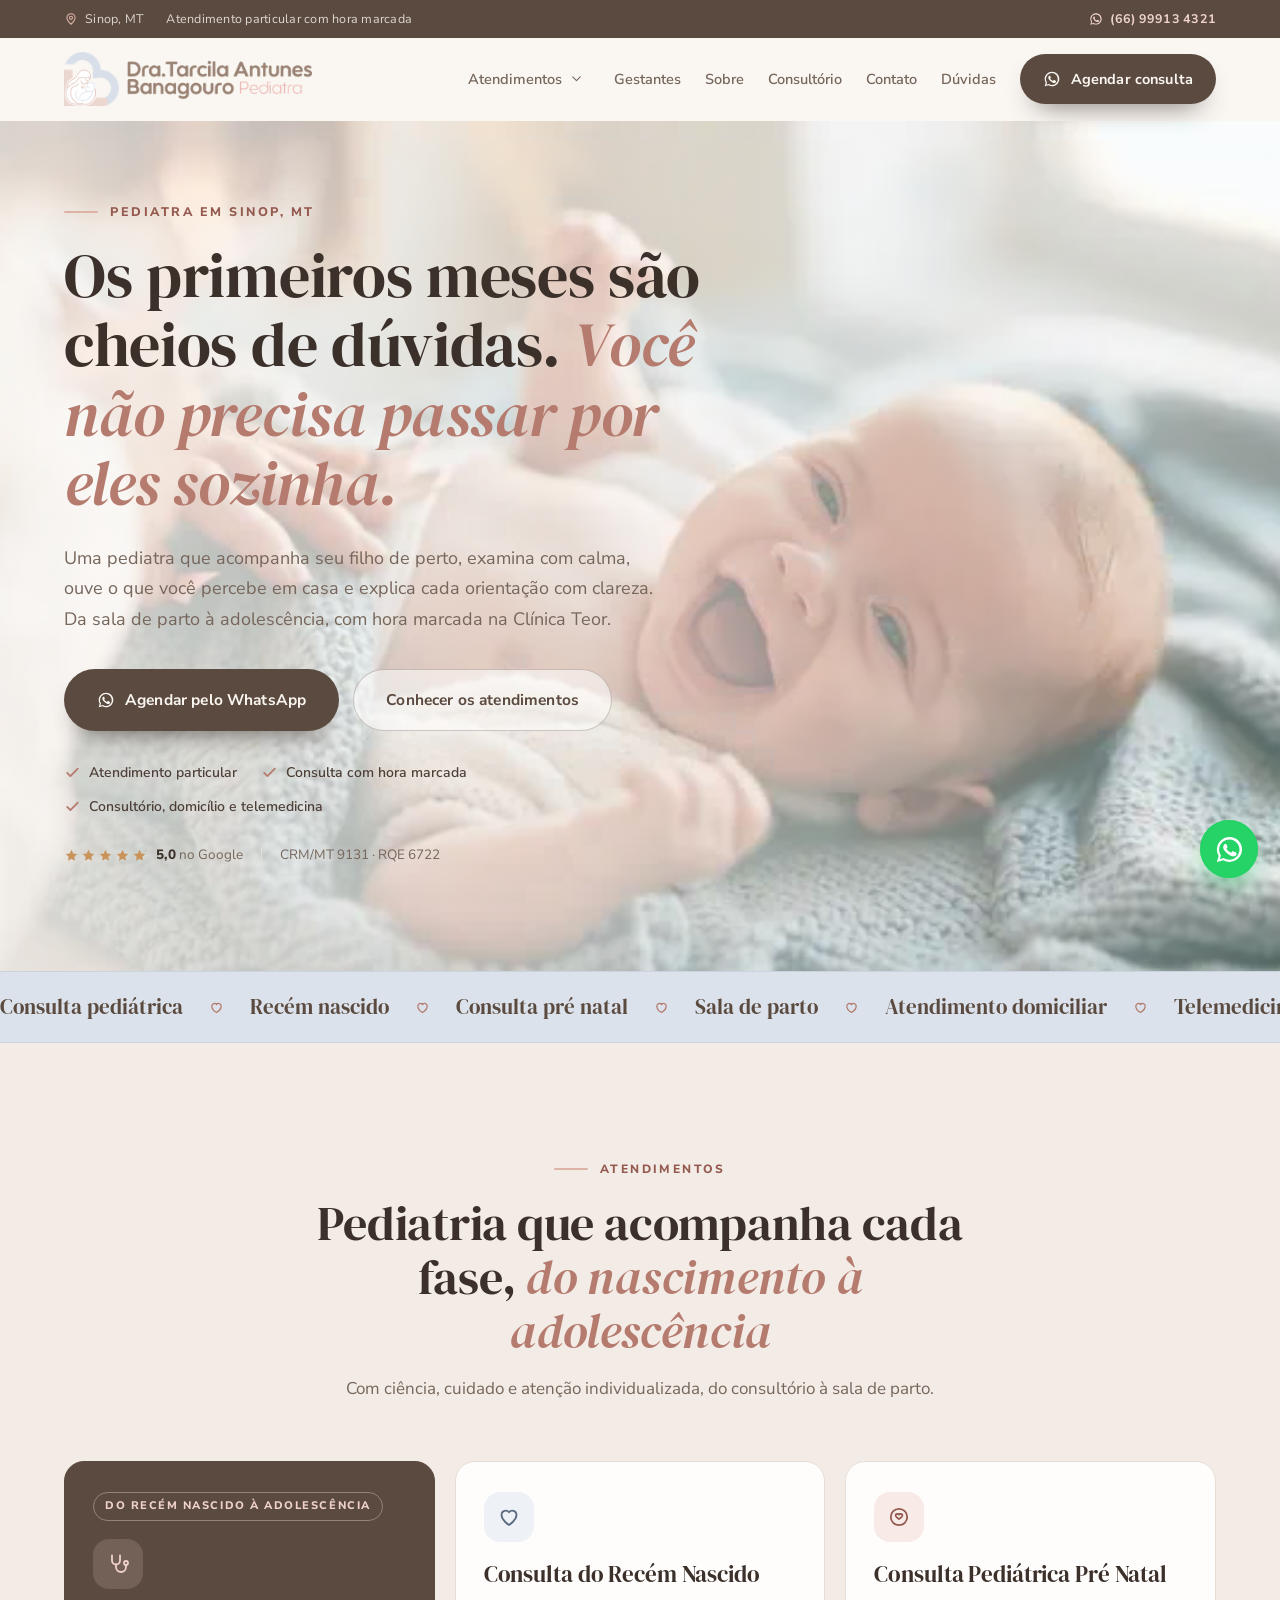
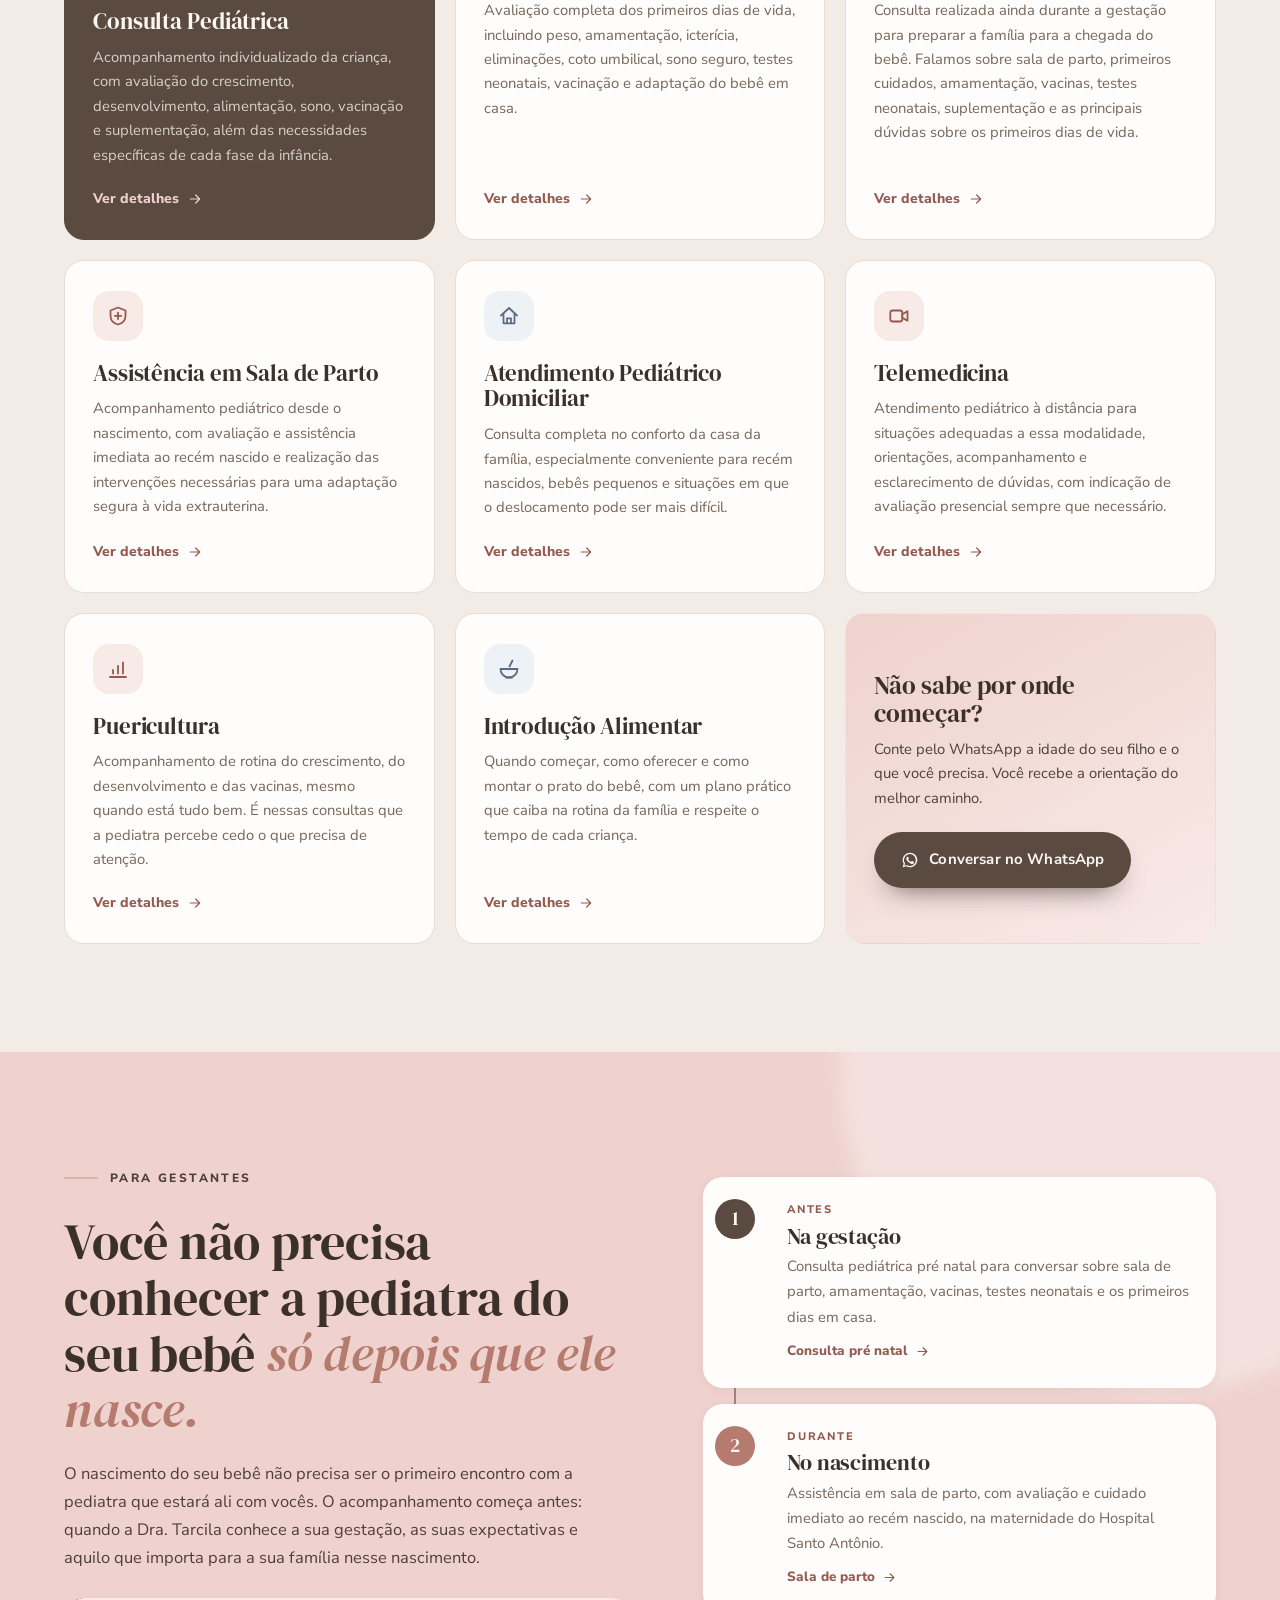
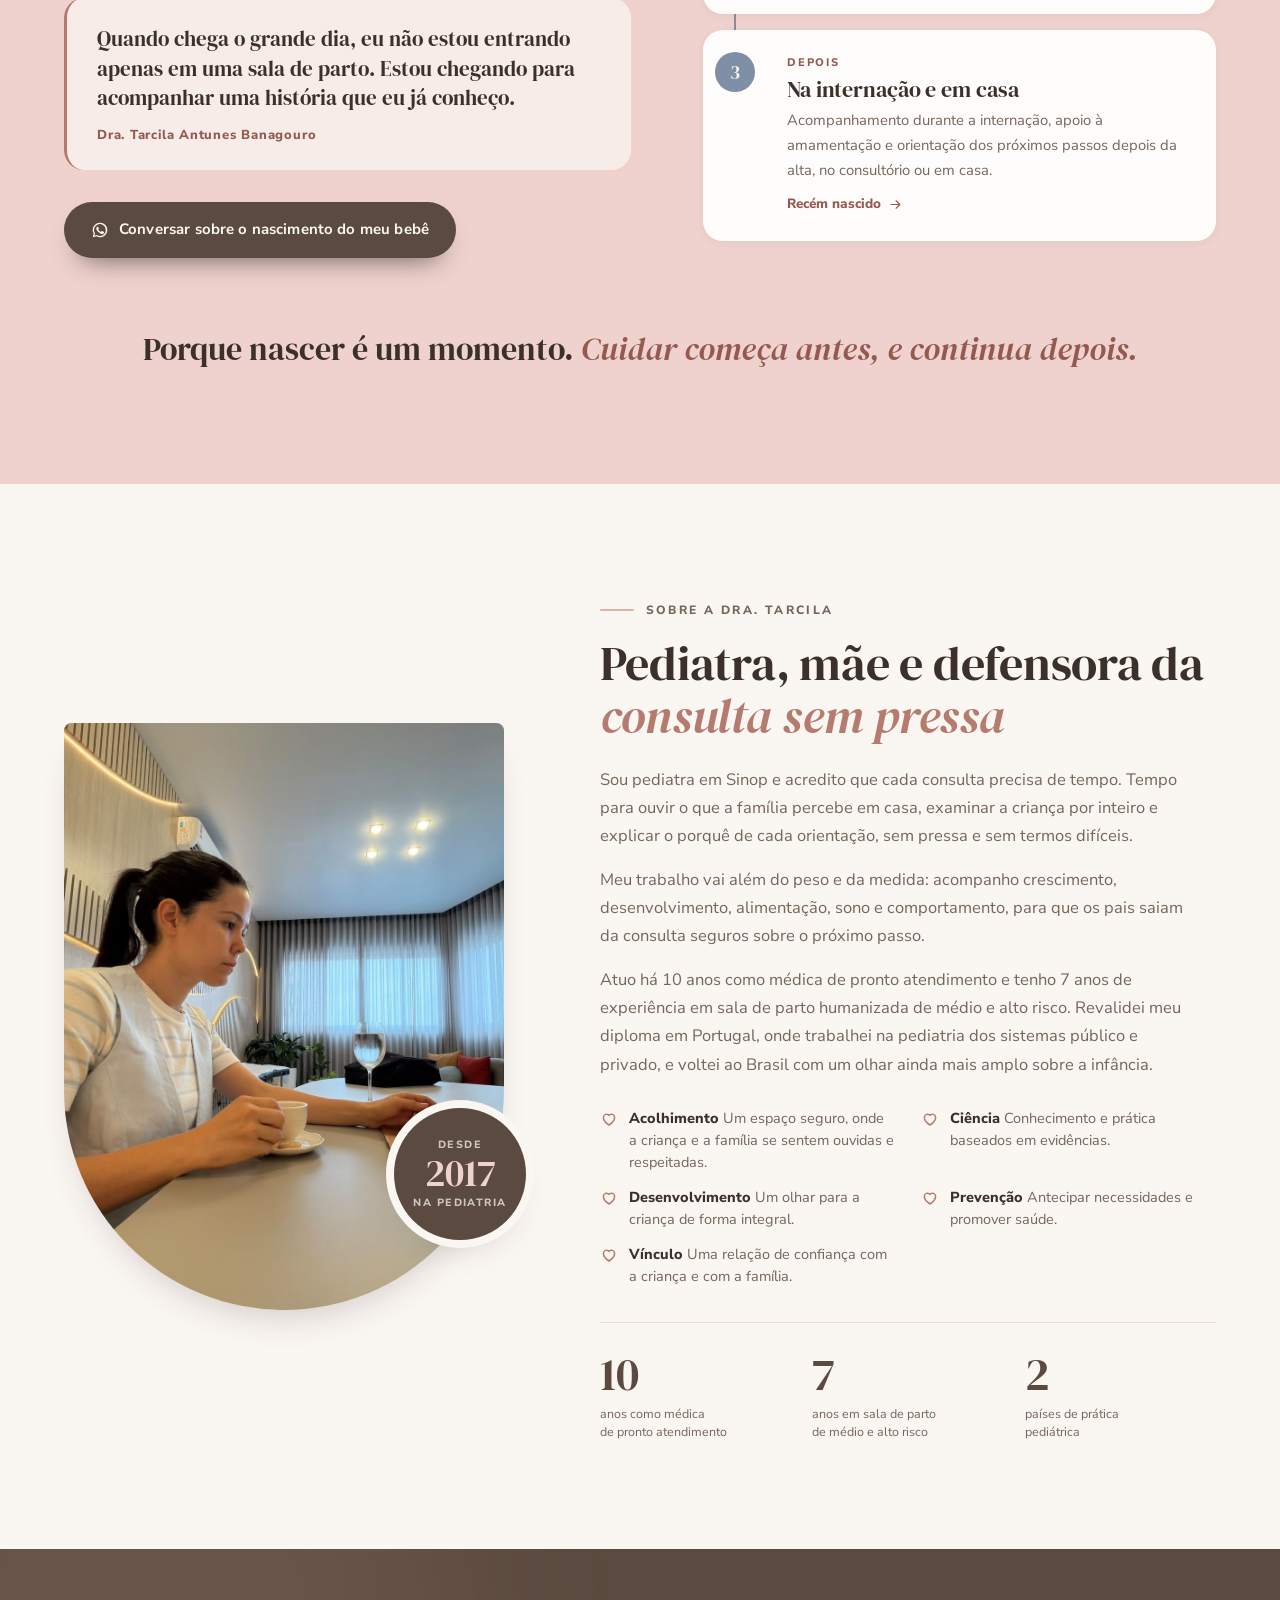
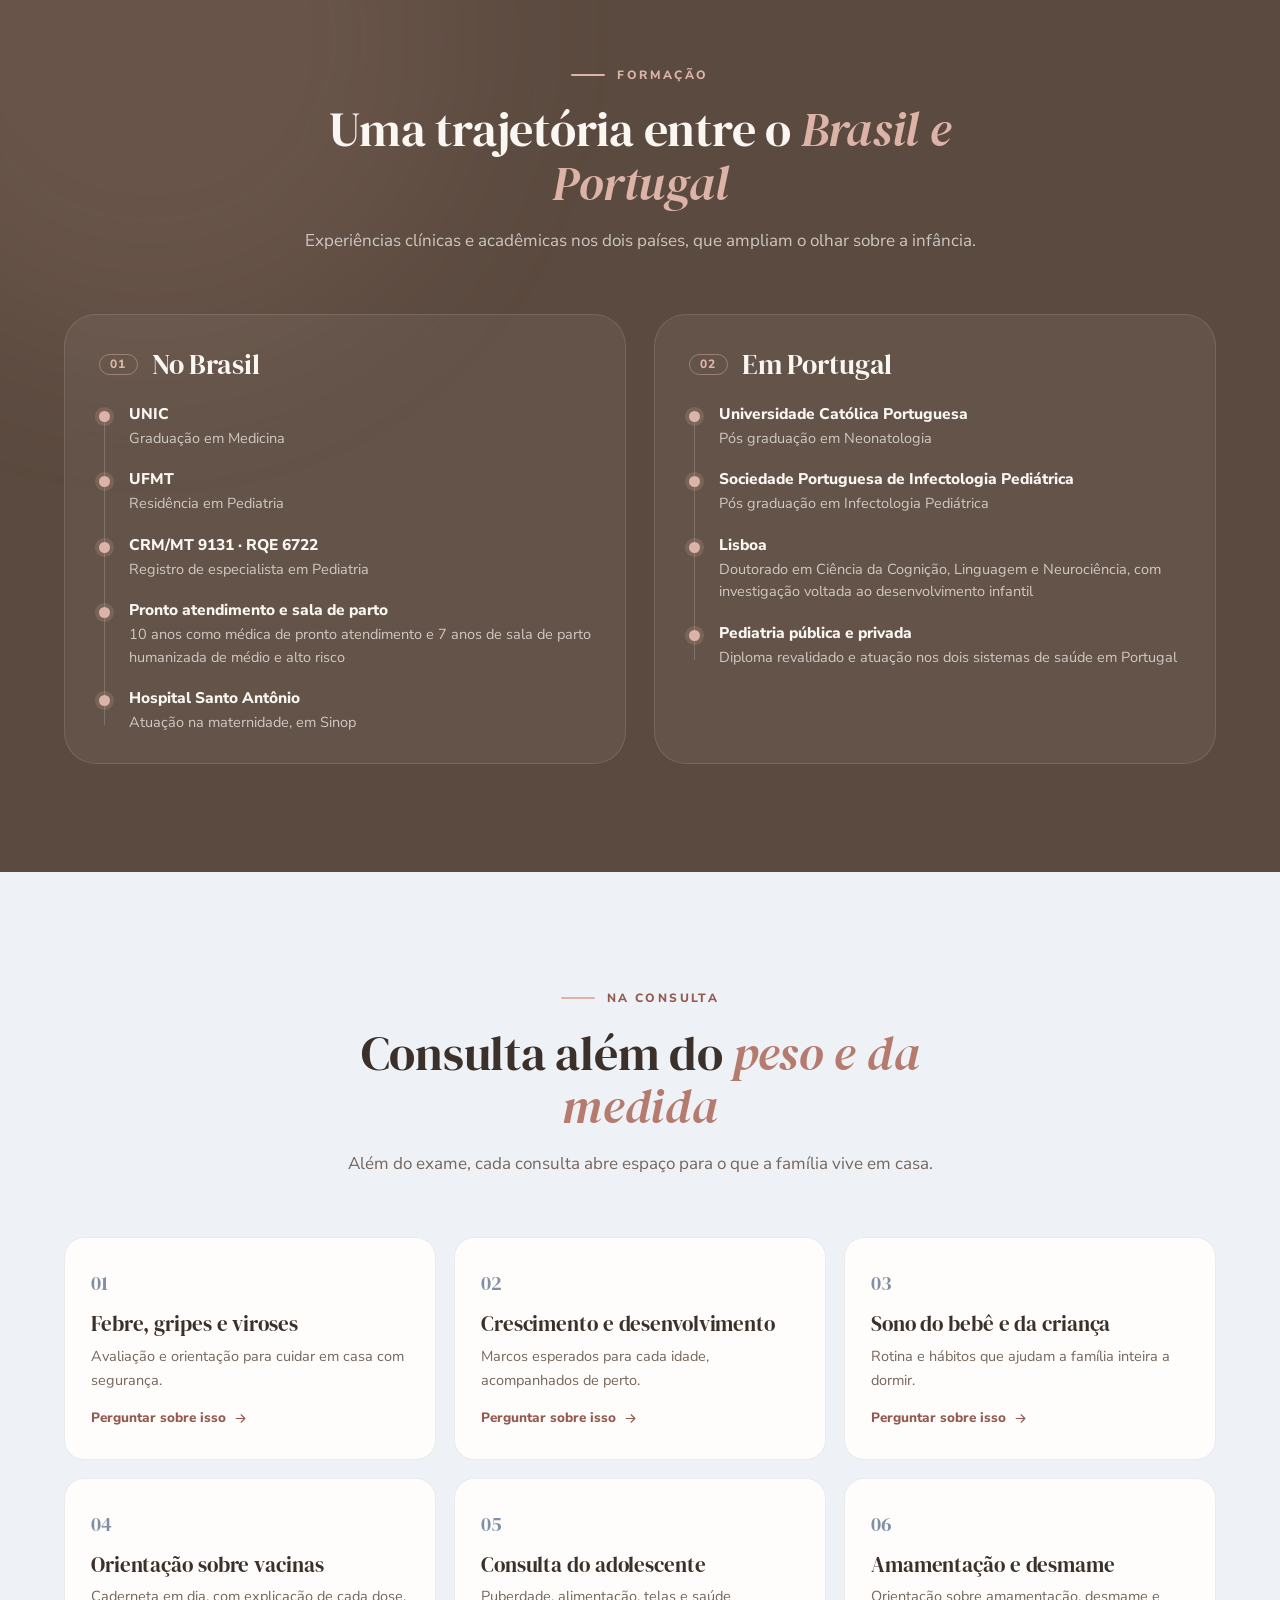
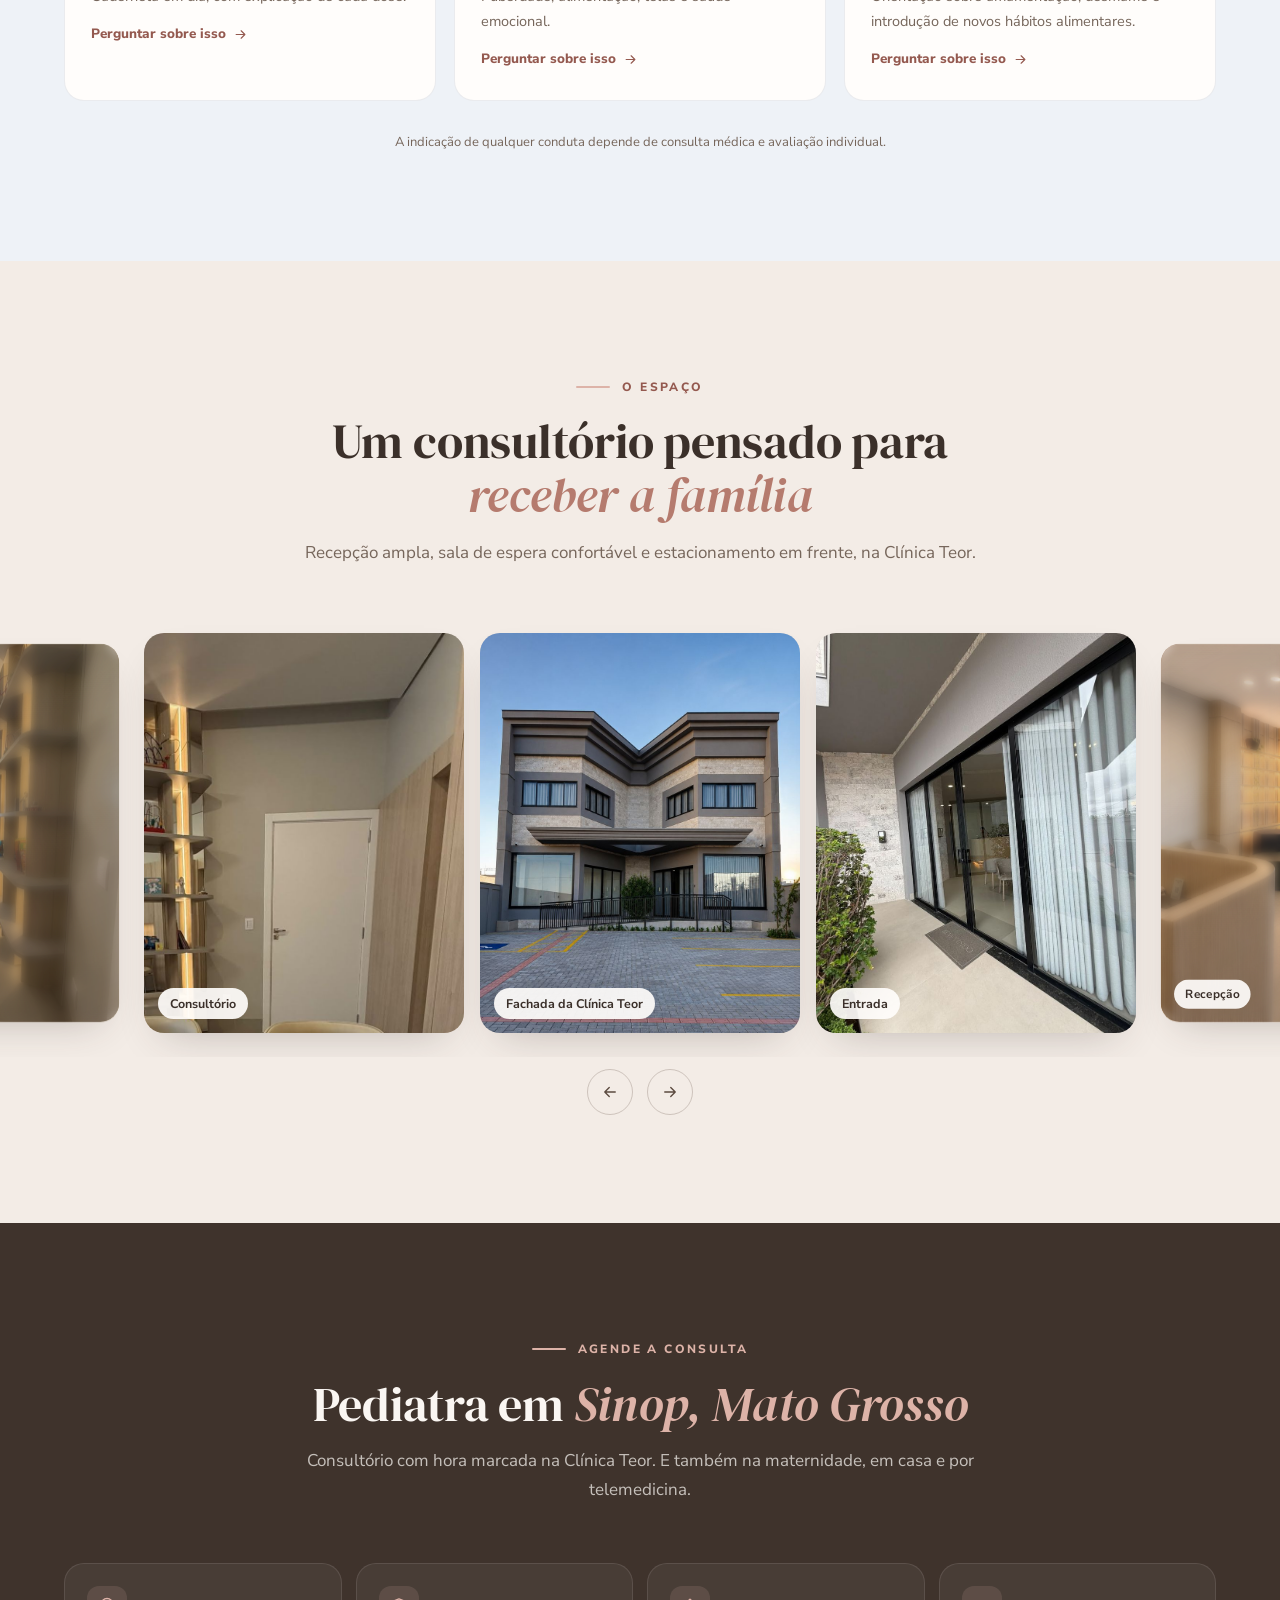
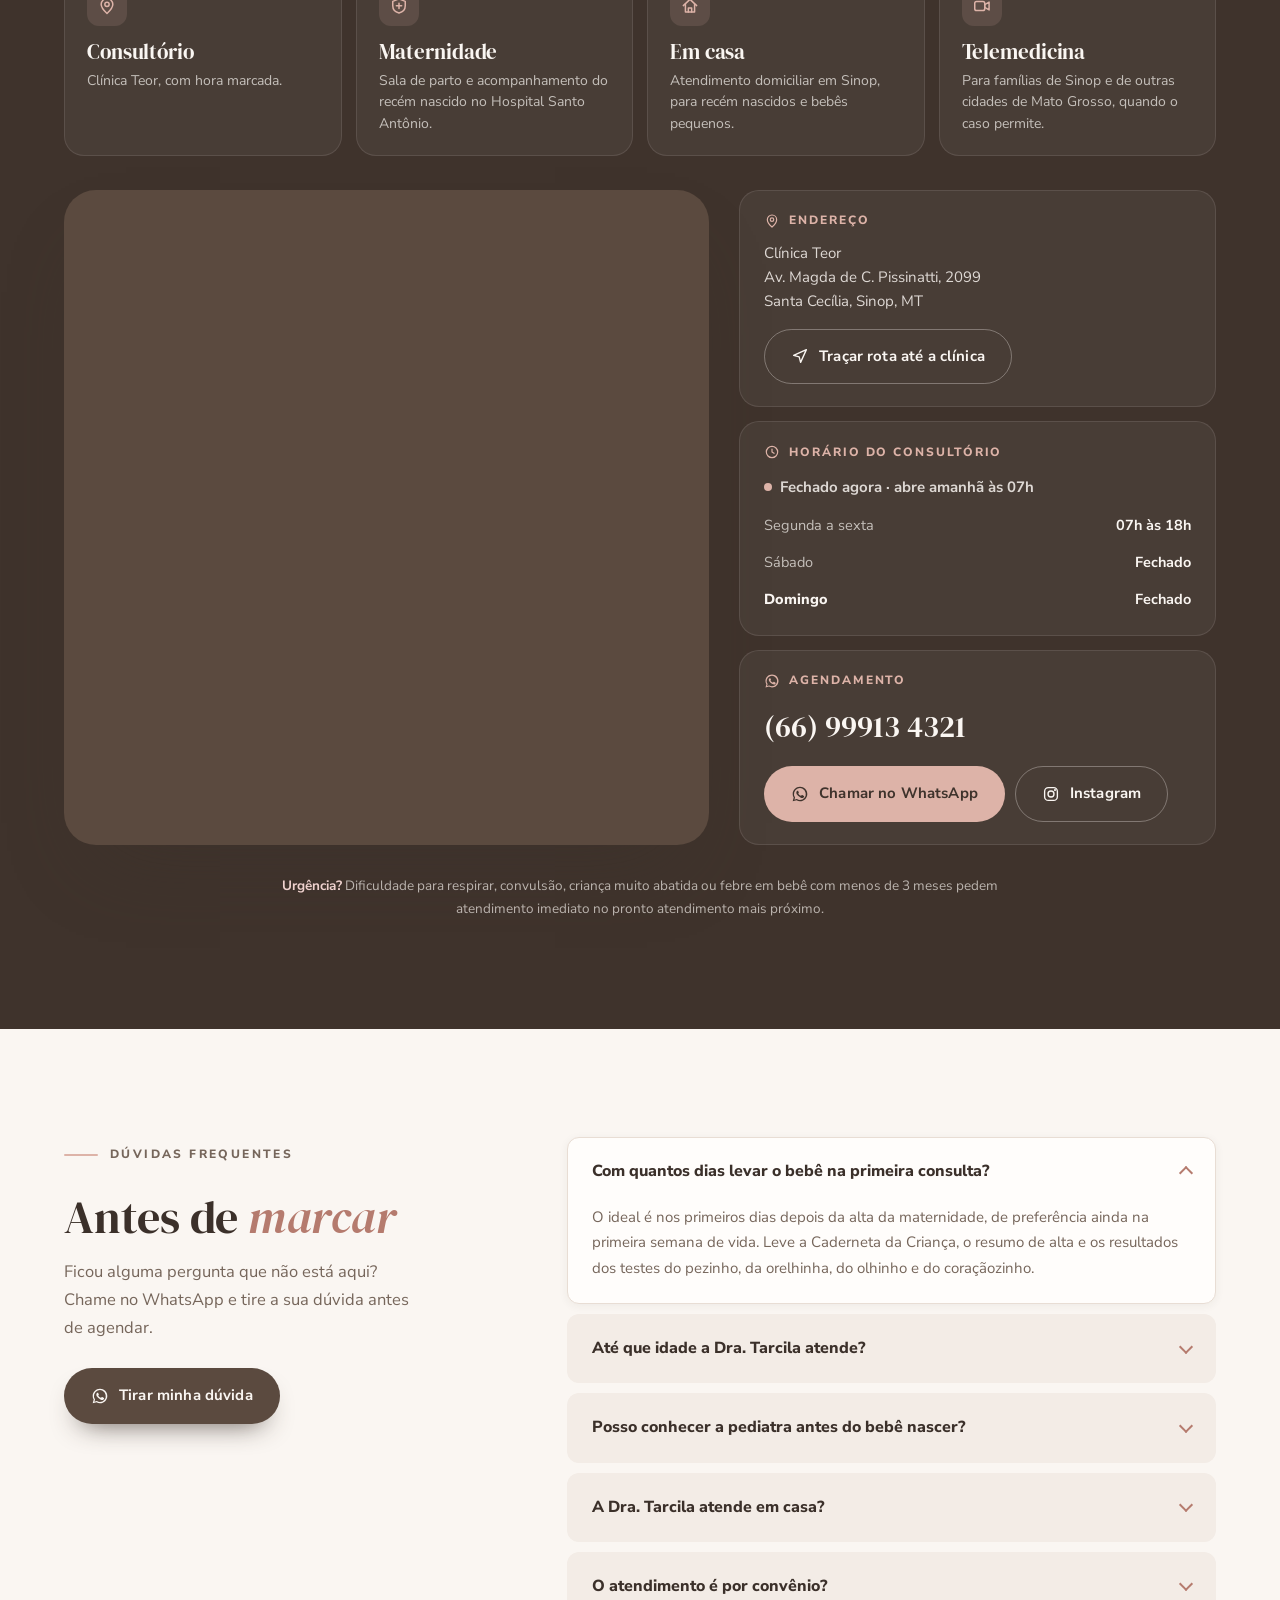
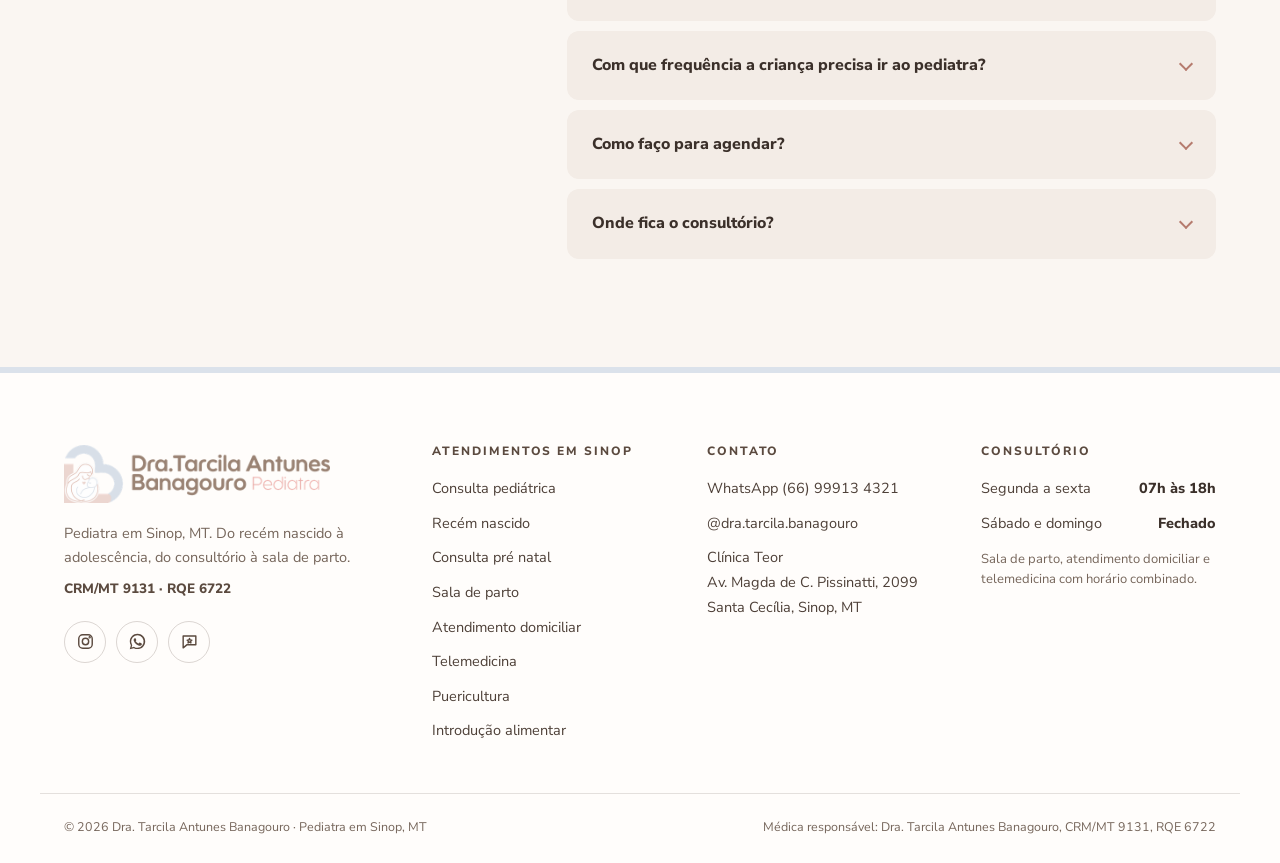
==== commit c3d3303a: "Fita de atendimentos sempre em movimento, inclusive com reduzir movimento ligado no iPhone Co-Author" ====
--- a/index.html
+++ b/index.html
@@ -27,7 +27,7 @@
 <link rel="preconnect" href="https://fonts.gstatic.com" crossorigin>
 <link rel="stylesheet" href="https://fonts.googleapis.com/css2?family=DM+Serif+Display:ital@0;1&family=Nunito+Sans:opsz,wght@6..12,400;6..12,600;6..12,700;6..12,800&display=swap">
 <link rel="preload" as="image" href="/assets/img/bebe-hero-poster.jpg" fetchpriority="high">
-<link rel="stylesheet" href="/assets/style.css?v=9fff2f66">
+<link rel="stylesheet" href="/assets/style.css?v=7ae77533">
 <script>document.documentElement.classList.add('js')</script>
 <script type="application/ld+json">{"@context": "https://schema.org", "@type": "Physician", "@id": "https://www.dratarcilabanagouro.com.br/#dra-tarcila", "name": "Dra. Tarcila Antunes Banagouro", "medicalSpecialty": "Pediatric", "description": "Pediatra em Sinop, MT. Consulta pediátrica, recém nascido, puericultura, consulta pré natal, sala de parto, atendimento domiciliar e telemedicina.", "url": "https://www.dratarcilabanagouro.com.br/", "image": "https://www.dratarcilabanagouro.com.br/assets/img/dra-tarcila-pediatra-sinop.jpg", "logo": "https://www.dratarcilabanagouro.com.br/assets/img/logo-simbolo.png", "telephone": "+5566999134321", "priceRange": "$$$", "address": {"@type": "PostalAddress", "streetAddress": "Av. Magda de C. Pissinatti, 2099, Clínica Teor", "addressLocality": "Sinop", "addressRegion": "MT", "postalCode": "78555-440", "addressCountry": "BR"}, "geo": {"@type": "GeoCoordinates", "latitude": -11.834095, "longitude": -55.535219}, "openingHoursSpecification": [{"@type": "OpeningHoursSpecification", "dayOfWeek": ["Monday", "Tuesday", "Wednesday", "Thursday", "Friday"], "opens": "07:00", "closes": "18:00"}], "areaServed": [{"@type": "City", "name": "Sinop"}, {"@type": "State", "name": "Mato Grosso"}], "hospitalAffiliation": {"@type": "Hospital", "name": "Hospital Santo Antônio", "address": {"@type": "PostalAddress", "addressLocality": "Sinop", "addressRegion": "MT", "addressCountry": "BR"}}, "alumniOf": [{"@type": "CollegeOrUniversity", "name": "UNIC"}, {"@type": "CollegeOrUniversity", "name": "Universidade Federal de Mato Grosso"}, {"@type": "CollegeOrUniversity", "name": "Universidade Católica Portuguesa"}], "availableService": [{"@type": "MedicalProcedure", "name": "Consulta Pediátrica"}, {"@type": "MedicalProcedure", "name": "Consulta do Recém Nascido"}, {"@type": "MedicalProcedure", "name": "Consulta Pediátrica Pré Natal"}, {"@type": "MedicalProcedure", "name": "Assistência em Sala de Parto"}, {"@type": "MedicalProcedure", "name": "Atendimento Pediátrico Domiciliar"}, {"@type": "MedicalProcedure", "name": "Telemedicina"}, {"@type": "MedicalProcedure", "name": "Puericultura"}, {"@type": "MedicalProcedure", "name": "Introdução Alimentar"}], "hasMap": "https://www.google.com/maps?cid=4104804225488390202", "sameAs": ["https://www.instagram.com/dra.tarcila.banagouro/", "https://www.google.com/maps?cid=4104804225488390202"], "isAcceptingNewPatients": true, "paymentAccepted": "Particular"}</script>
 <script type="application/ld+json">{"@context": "https://schema.org", "@type": "FAQPage", "mainEntity": [{"@type": "Question", "name": "Com quantos dias levar o bebê na primeira consulta?", "acceptedAnswer": {"@type": "Answer", "text": "O ideal é nos primeiros dias depois da alta da maternidade, de preferência ainda na primeira semana de vida. Leve a Caderneta da Criança, o resumo de alta e os resultados dos testes do pezinho, da orelhinha, do olhinho e do coraçãozinho."}}, {"@type": "Question", "name": "Até que idade a Dra. Tarcila atende?", "acceptedAnswer": {"@type": "Answer", "text": "Do recém nascido à adolescência. O intervalo entre as consultas muda com a idade, e a Dra. Tarcila combina com a família quando será o próximo retorno."}}, {"@type": "Question", "name": "Posso conhecer a pediatra antes do bebê nascer?", "acceptedAnswer": {"@type": "Answer", "text": "Pode e deve. A consulta pediátrica pré natal acontece ainda na gestação, de preferência no terceiro trimestre, e é nela que se combina a assistência em sala de parto."}}, {"@type": "Question", "name": "A Dra. Tarcila atende em casa?", "acceptedAnswer": {"@type": "Answer", "text": "Sim. O atendimento domiciliar é feito em Sinop e é especialmente indicado para recém nascidos e bebês pequenos."}}, {"@type": "Question", "name": "O atendimento é por convênio?", "acceptedAnswer": {"@type": "Answer", "text": "O atendimento é particular. É essa escolha que permite consultas com hora marcada e tempo de verdade para cada família. As formas de pagamento são informadas pelo WhatsApp."}}, {"@type": "Question", "name": "Com que frequência a criança precisa ir ao pediatra?", "acceptedAnswer": {"@type": "Answer", "text": "No primeiro ano de vida as consultas são mais frequentes, porque o bebê muda muito de um mês para o outro. A partir do segundo ano os retornos ficam mais espaçados."}}, {"@type": "Question", "name": "Como faço para agendar?", "acceptedAnswer": {"@type": "Answer", "text": "Pelo WhatsApp (66) 99913 4321. O atendimento é com hora marcada, para que cada consulta tenha o tempo de que precisa."}}, {"@type": "Question", "name": "Onde fica o consultório?", "acceptedAnswer": {"@type": "Answer", "text": "Na Clínica Teor, Av. Magda de C. Pissinatti, 2099, bairro Santa Cecília, em Sinop. Há estacionamento em frente à clínica."}}]}</script>
--- a/assets/style.css
+++ b/assets/style.css
@@ -618,7 +618,11 @@
 @media(prefers-reduced-motion:reduce){
   *,*::before,*::after{animation-duration:.01ms!important;animation-iteration-count:1!important;transition-duration:.01ms!important;scroll-behavior:auto!important}
   .js .reveal{opacity:1;transform:none}
-}
+  /* a fita de atendimentos é parte do visual e corre sempre, devagar, mesmo com "reduzir movimento" ligado */
+  .marquee-track{animation-duration:52s!important;animation-iteration-count:infinite!important}
+}
+/* a fita nunca pausa: nem ao tocar nem ao passar o mouse */
+.marquee-track{animation-play-state:running!important}
 
 /* ═══ TOPO COM VÍDEO DE FUNDO ═══
    o vídeo do bebê ocupa o topo inteiro, espelhado para o bebê ficar à direita
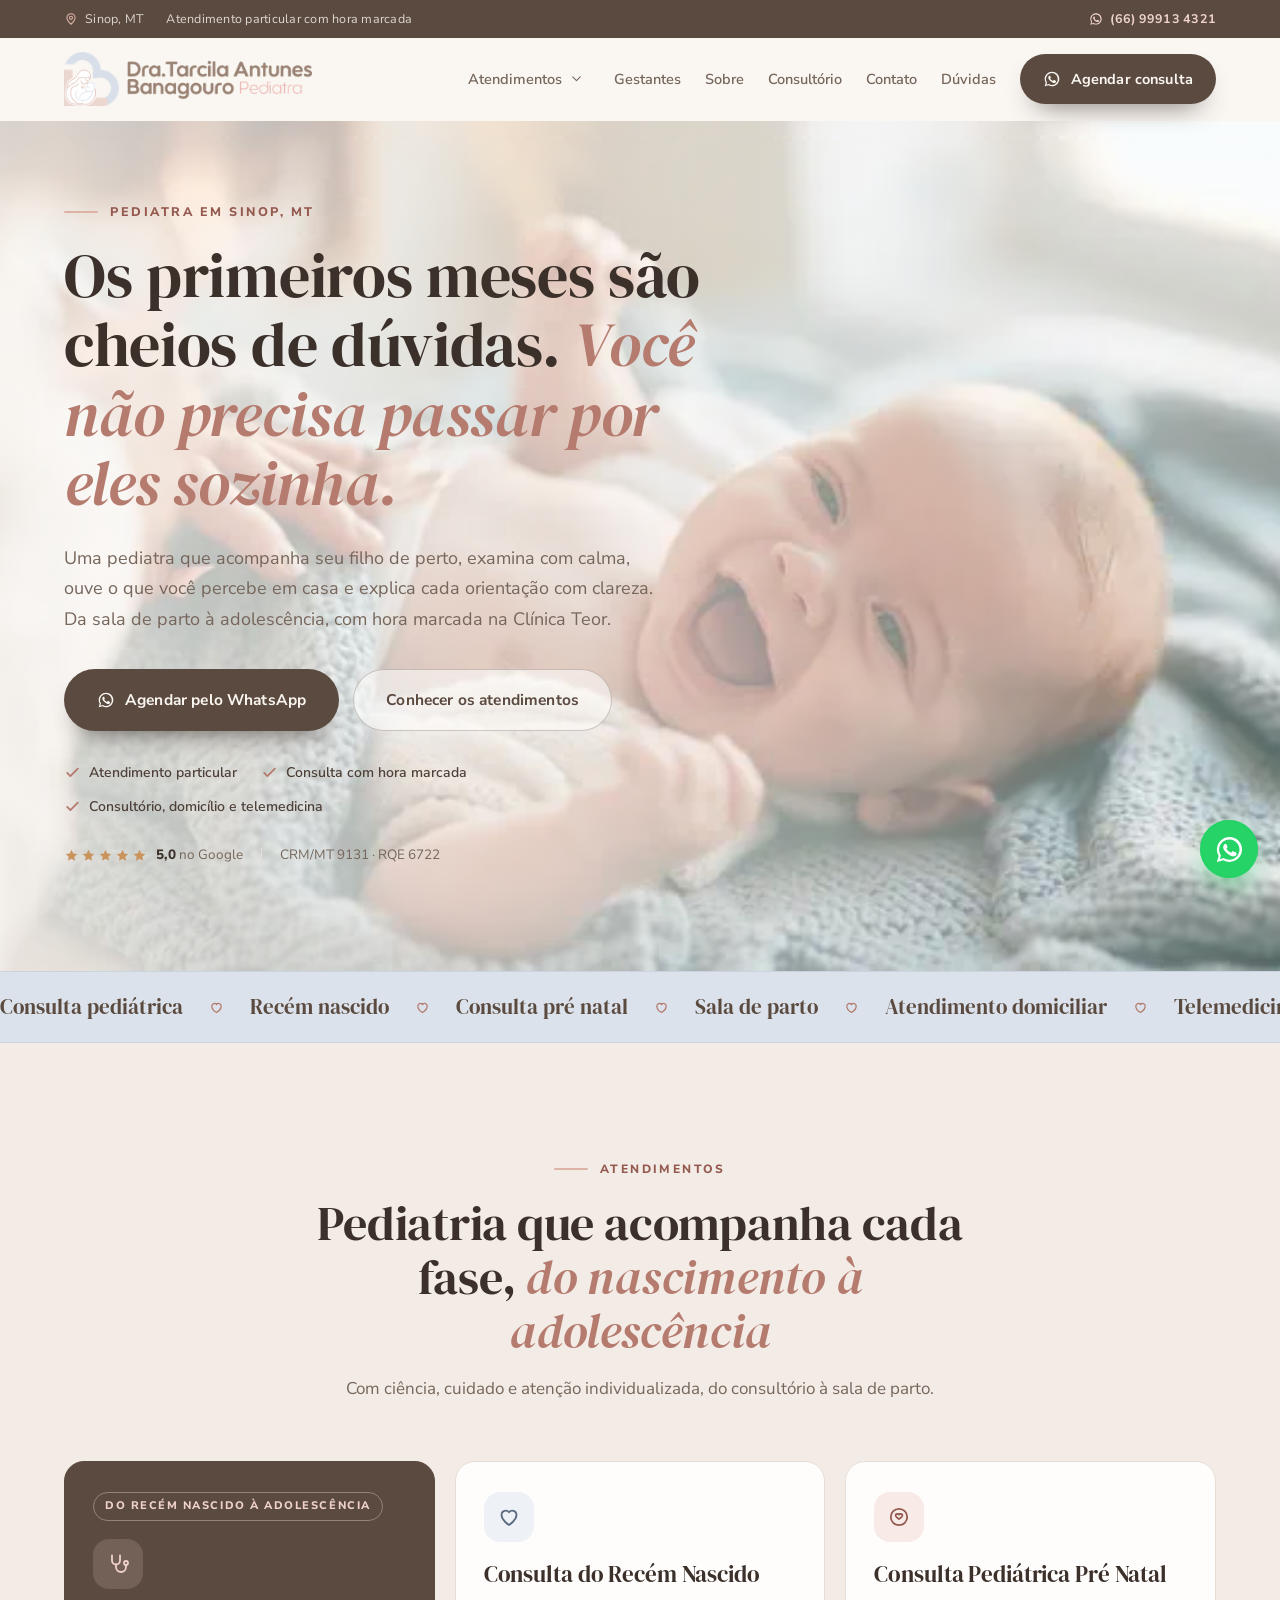
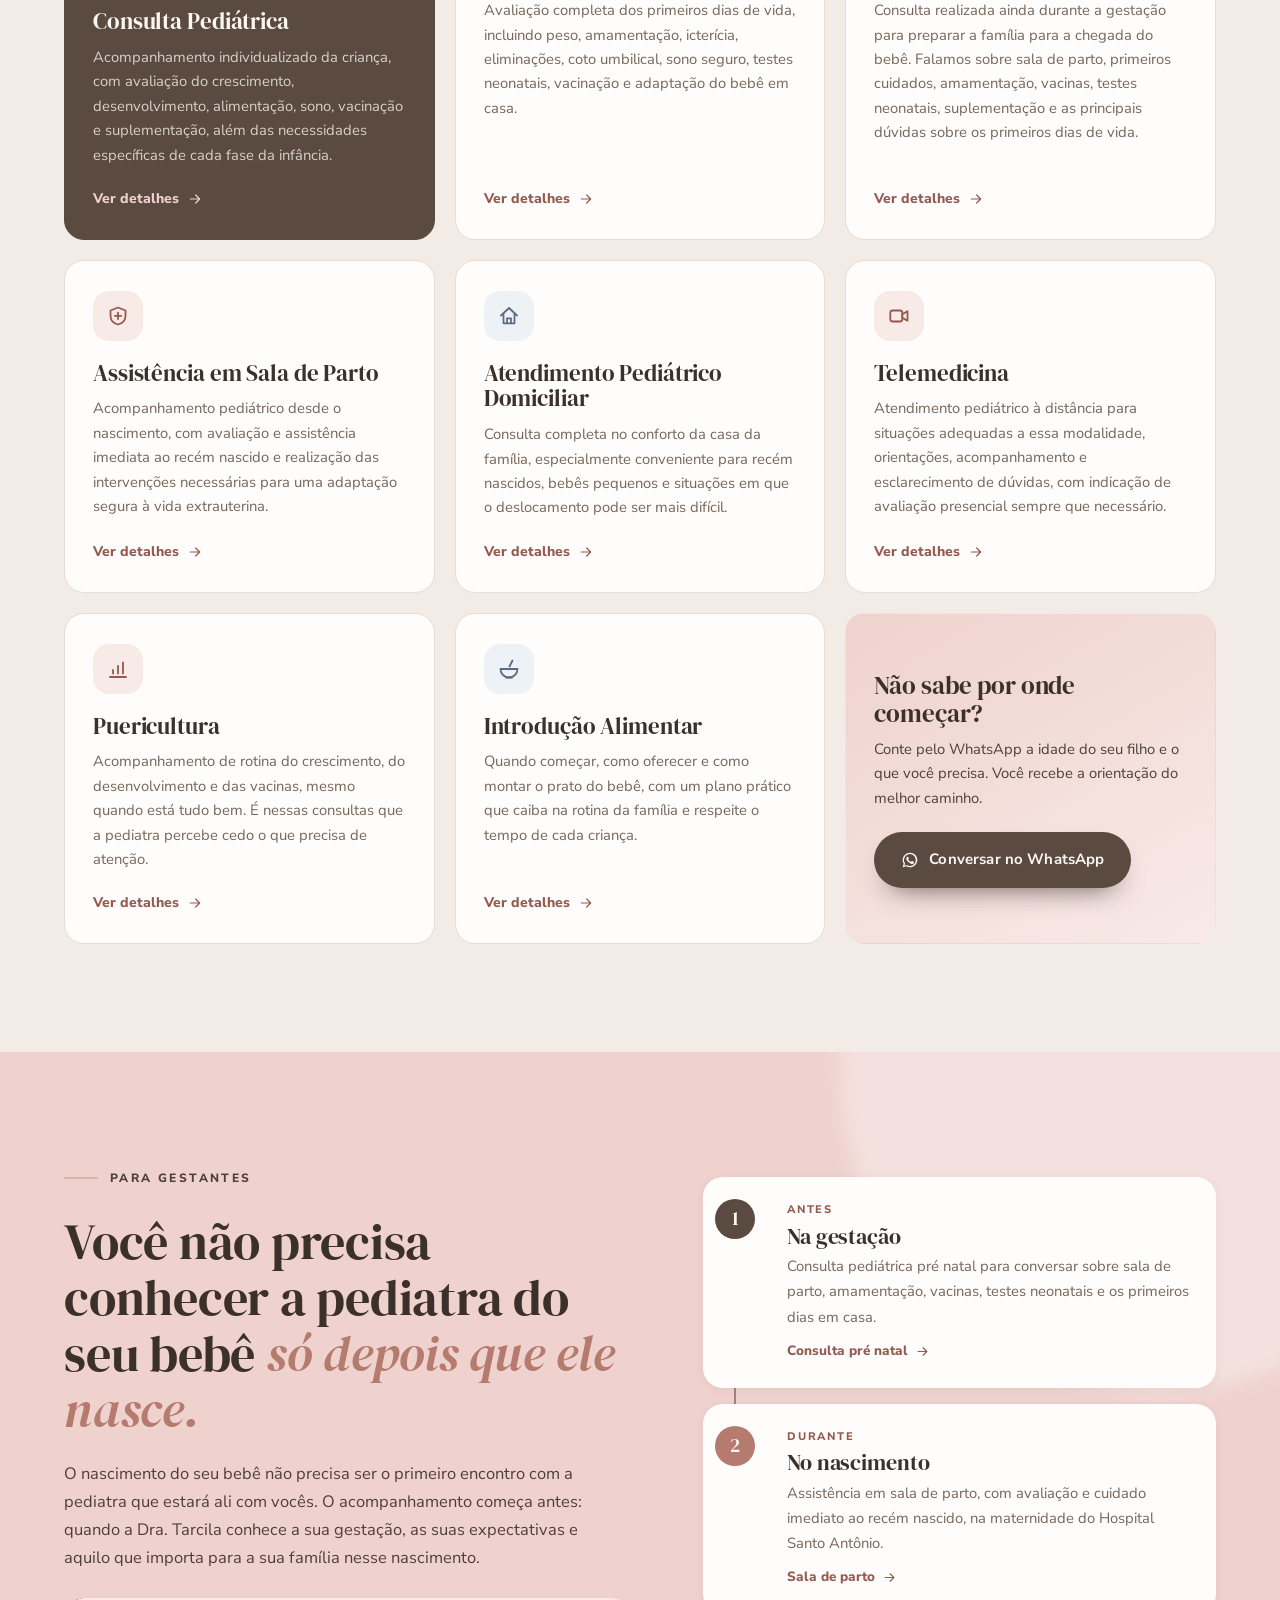
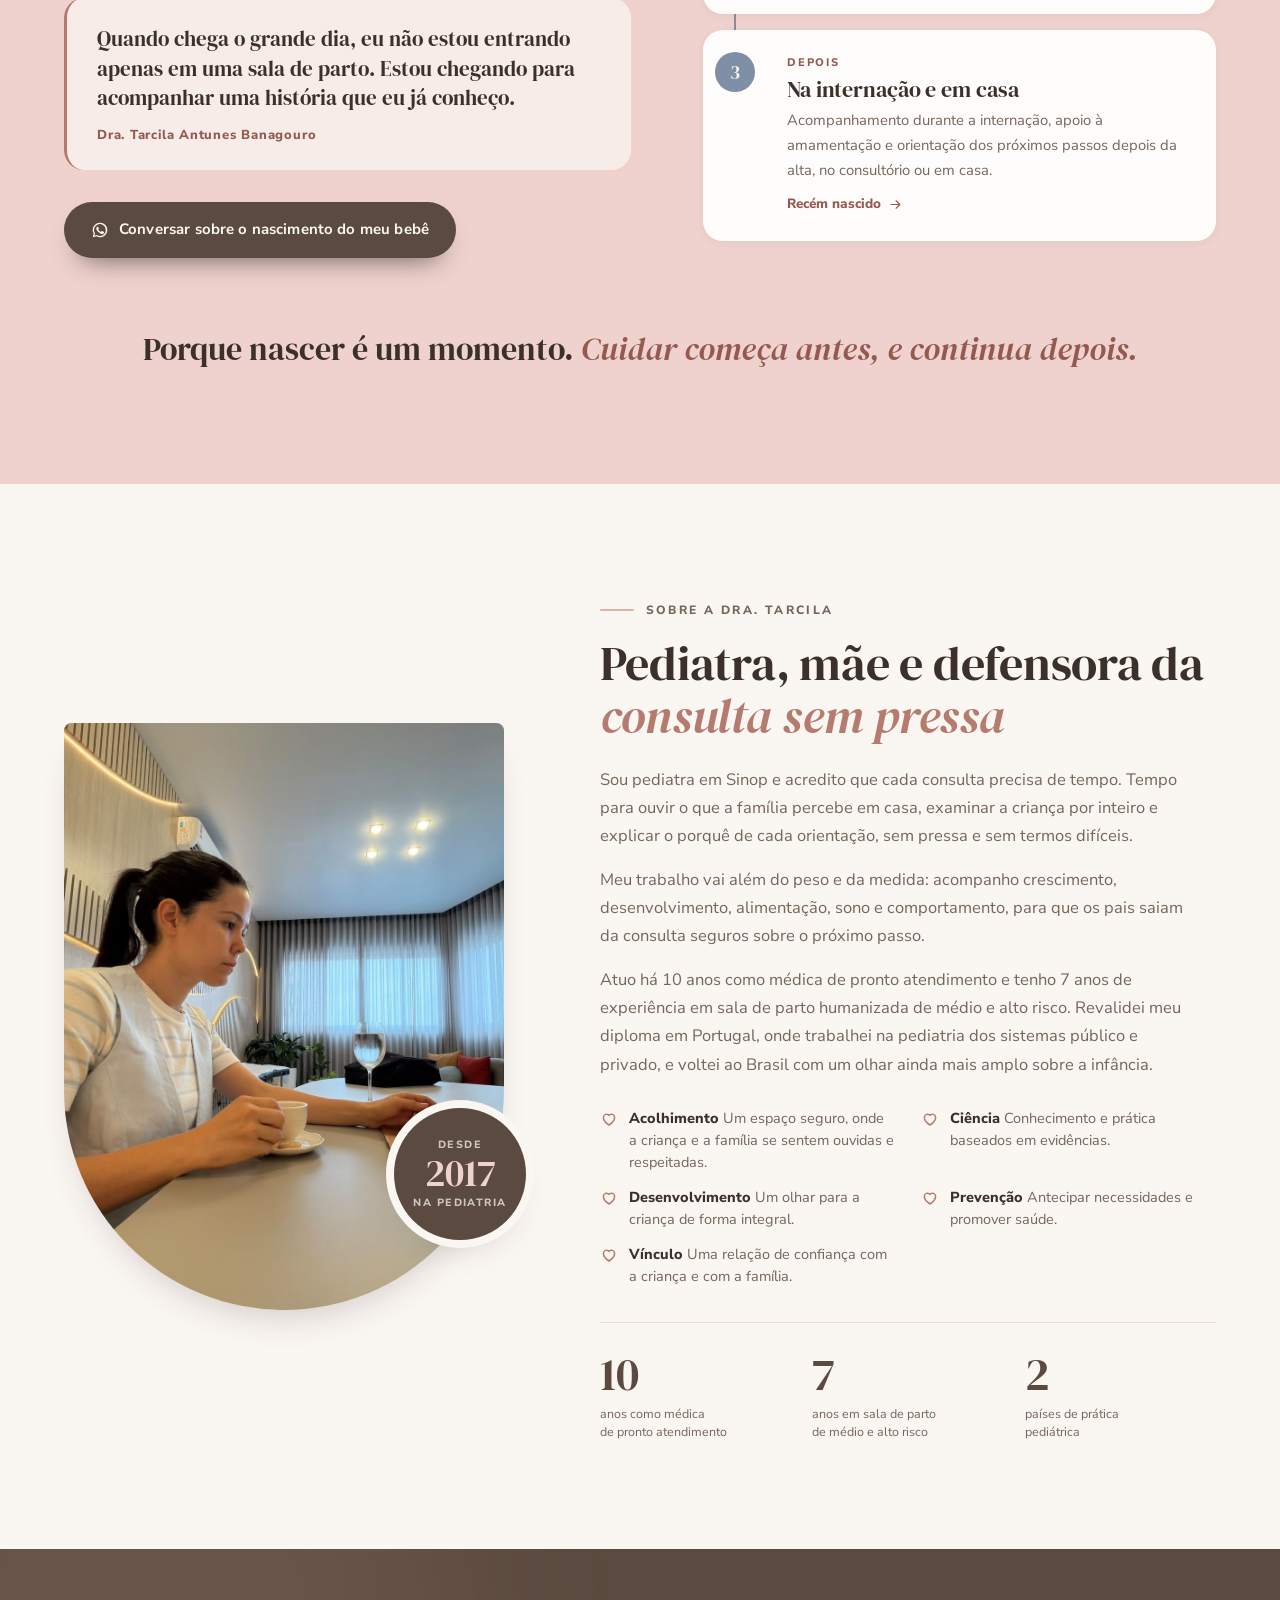
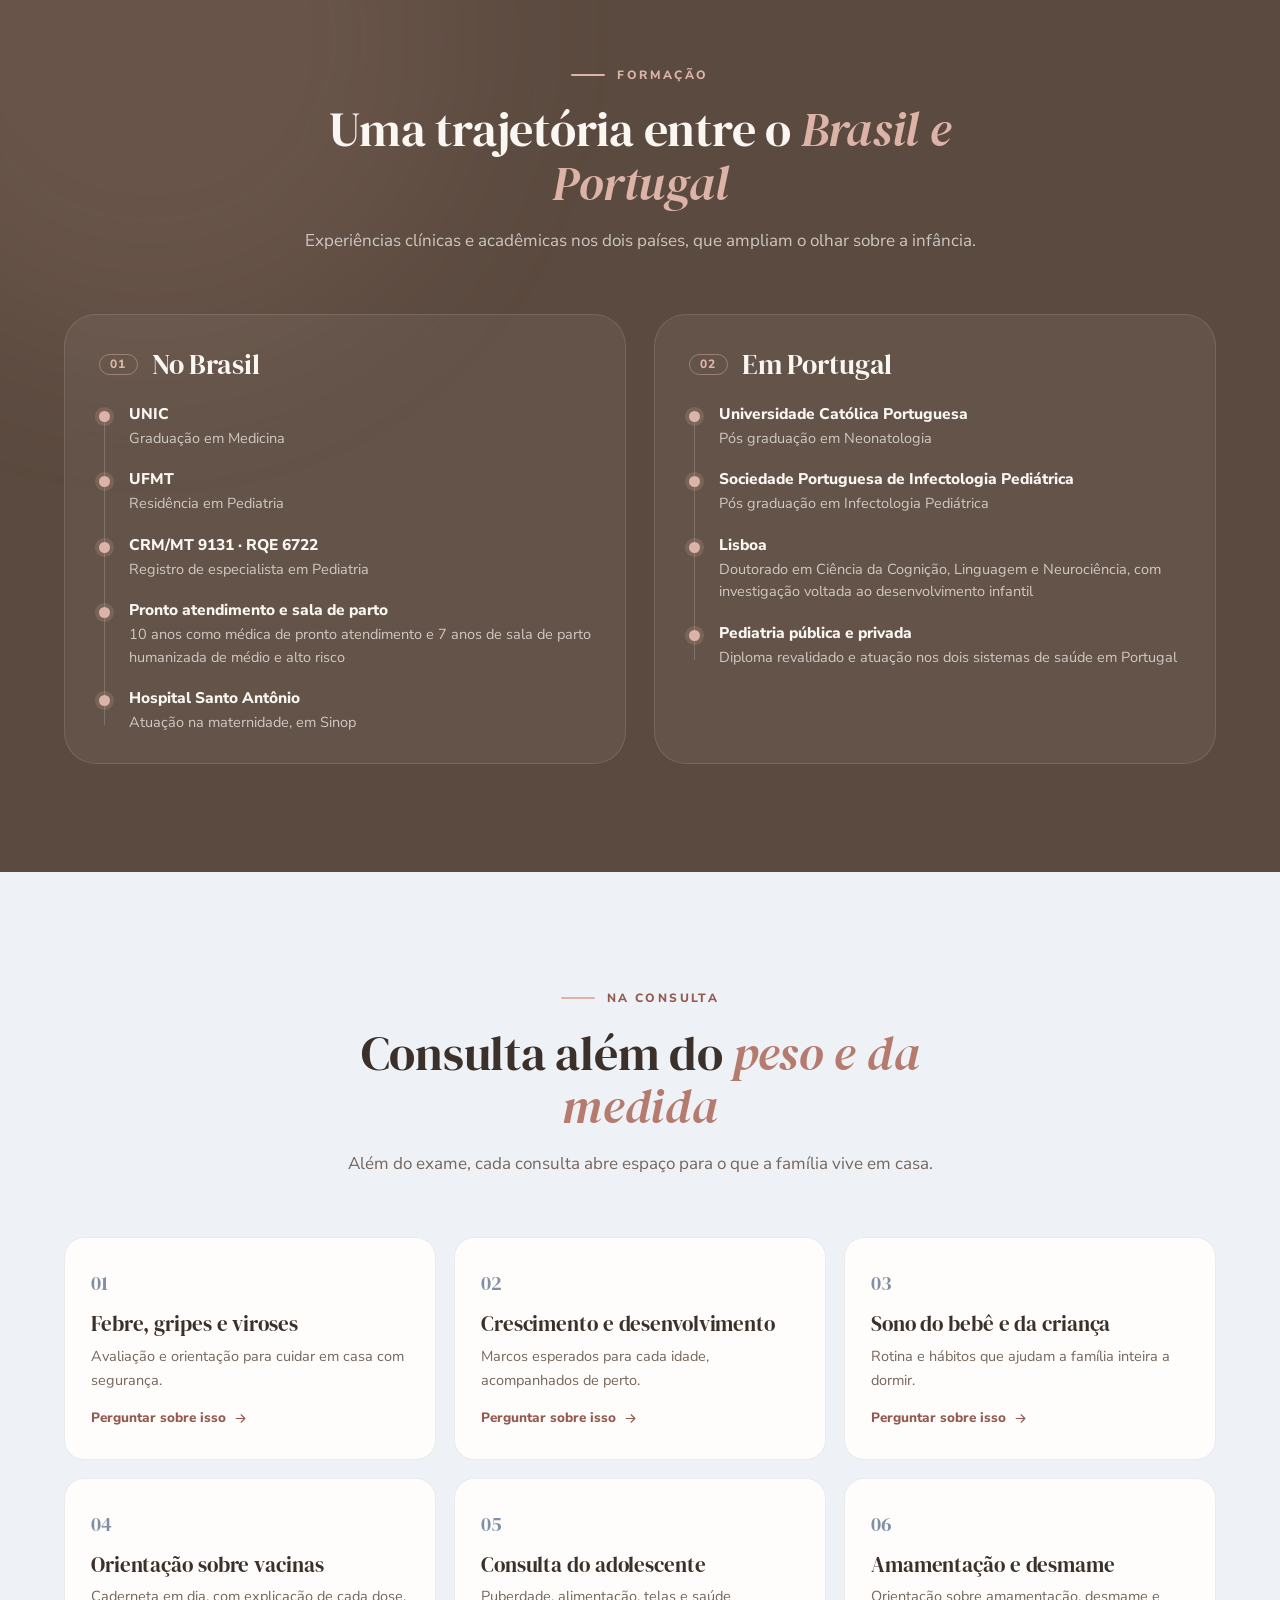
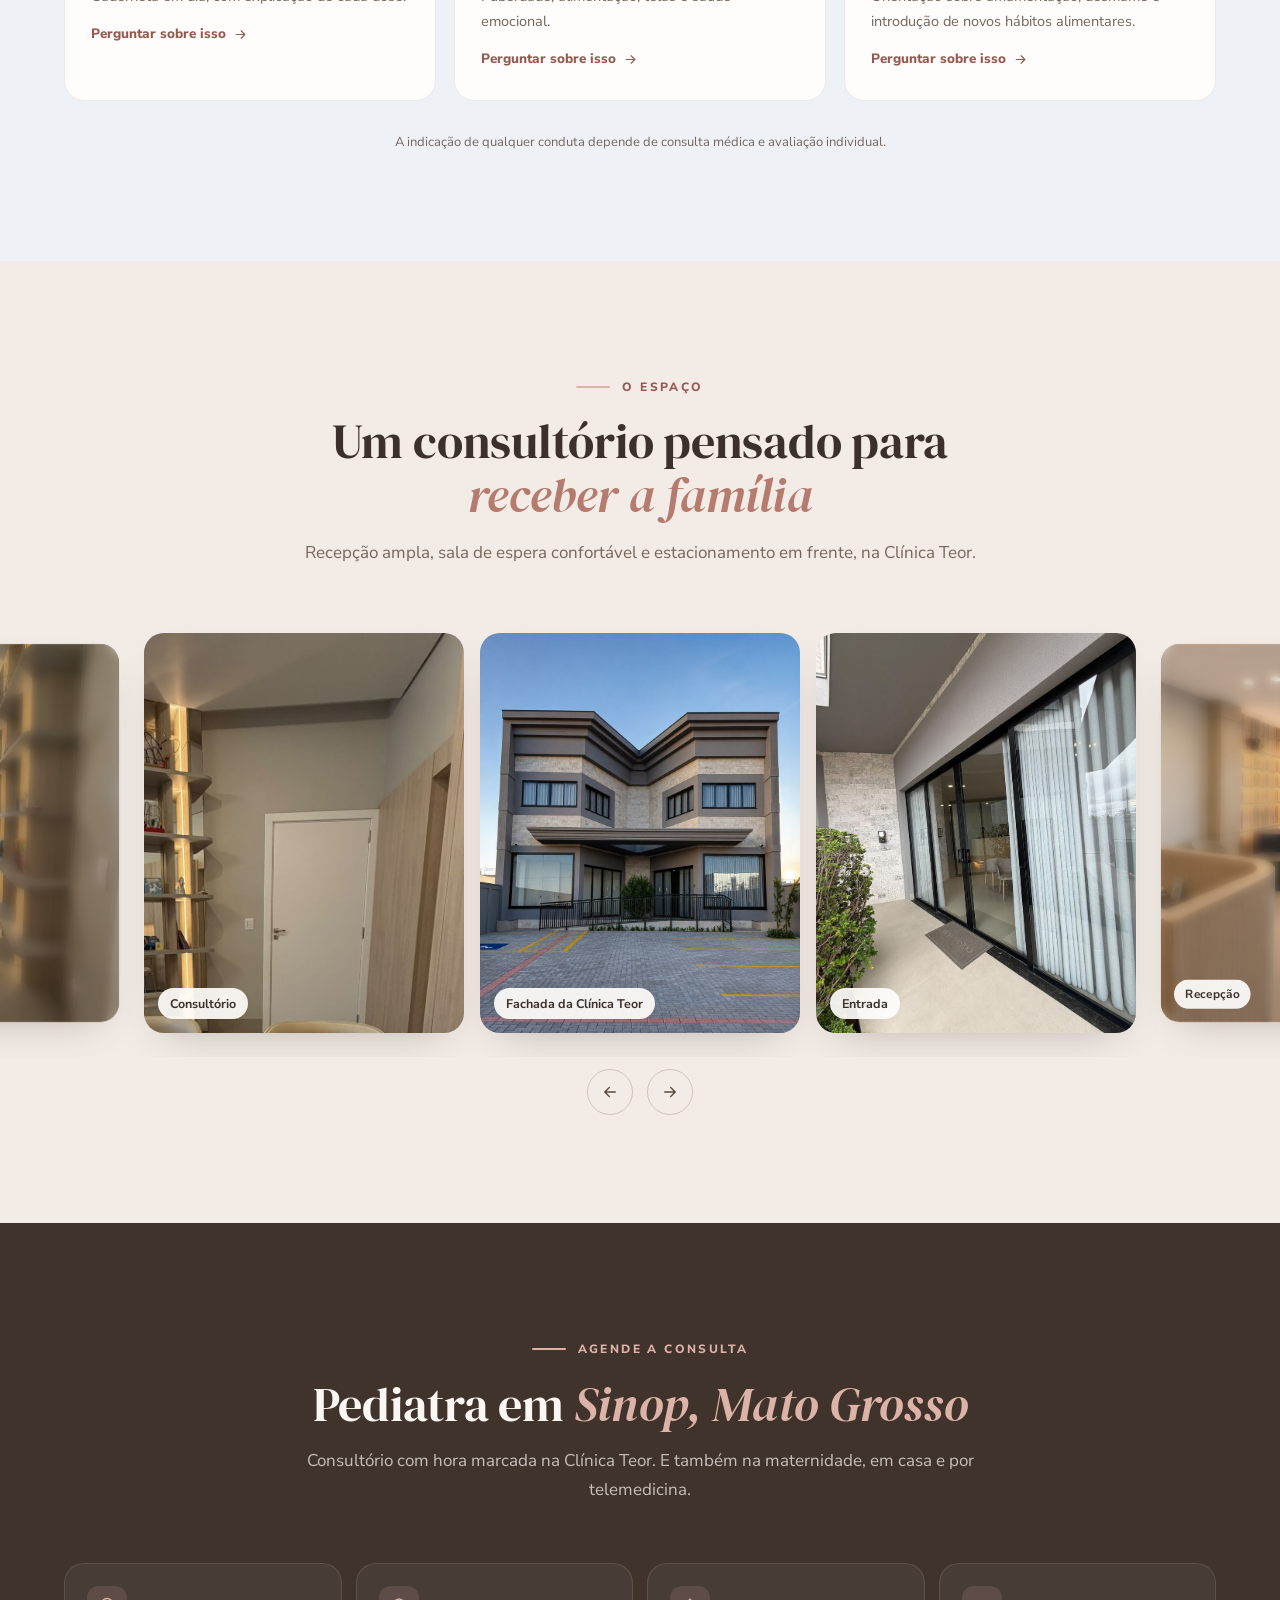
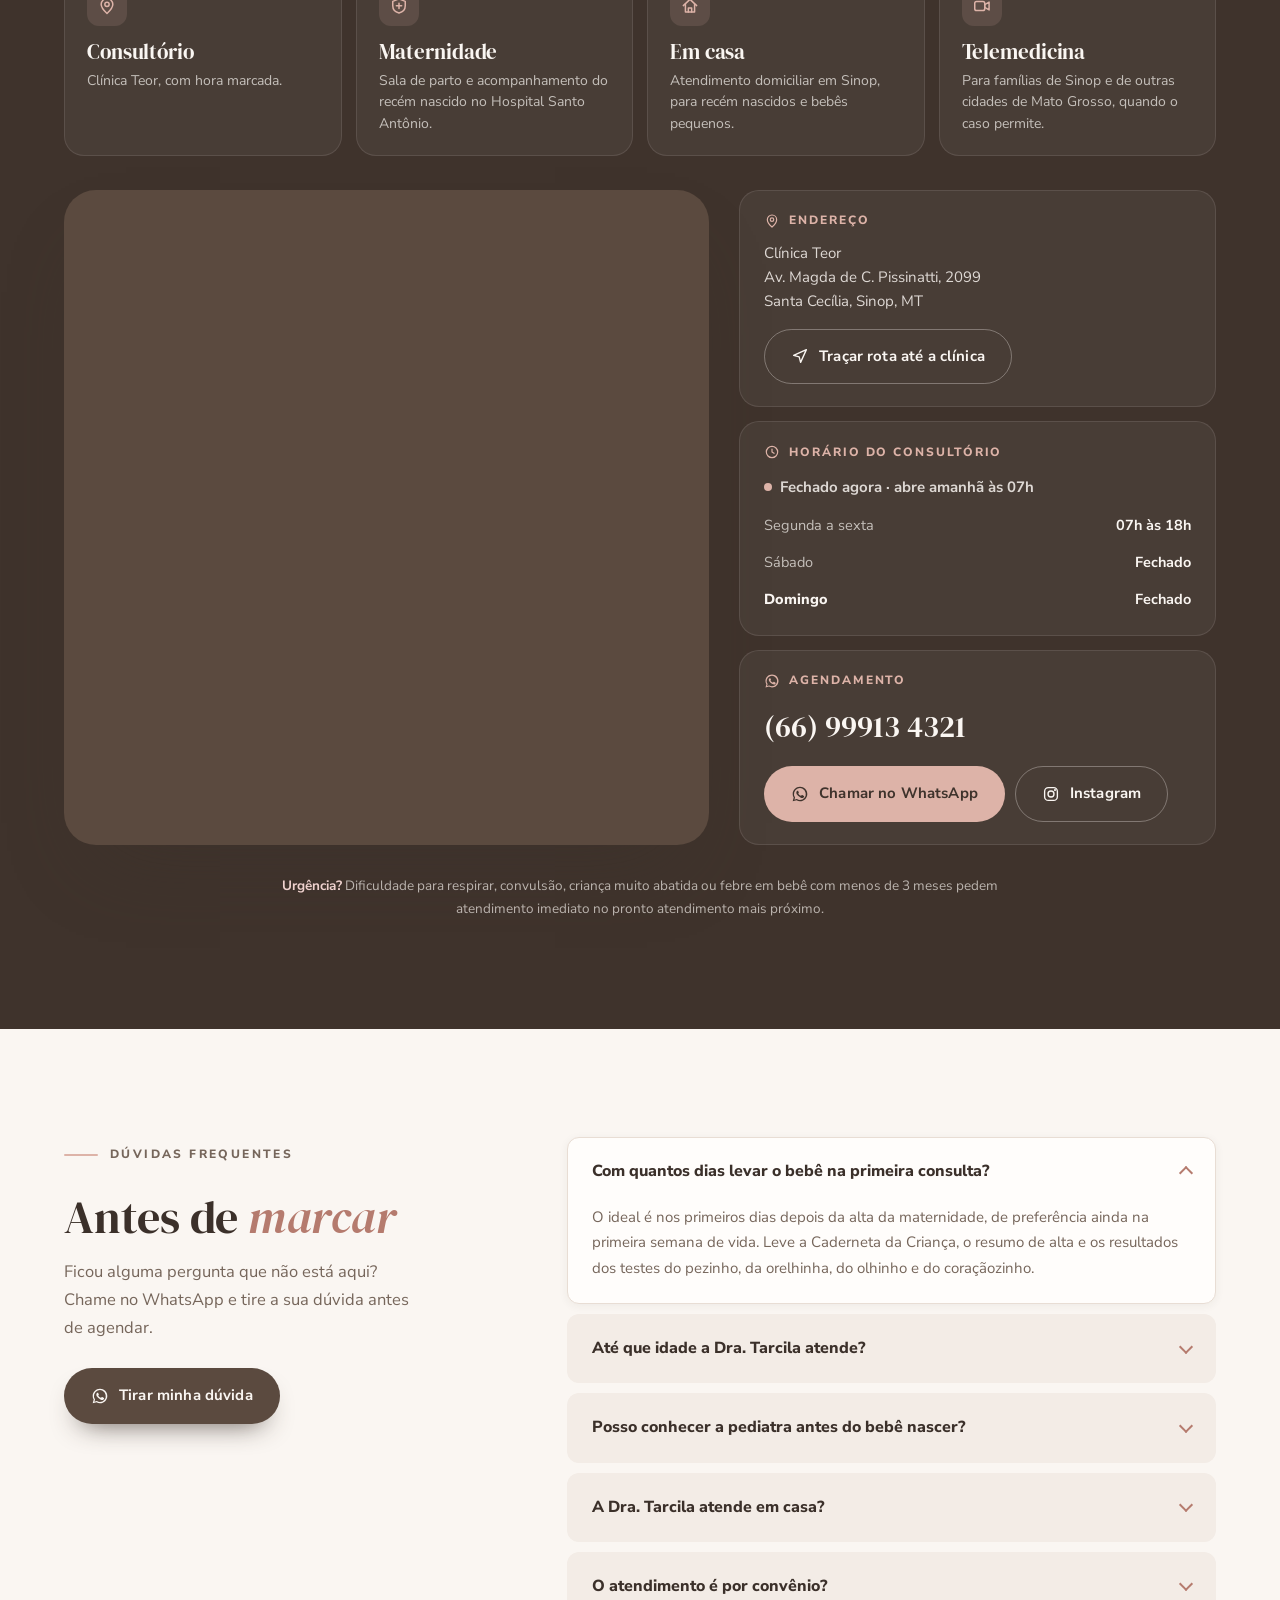
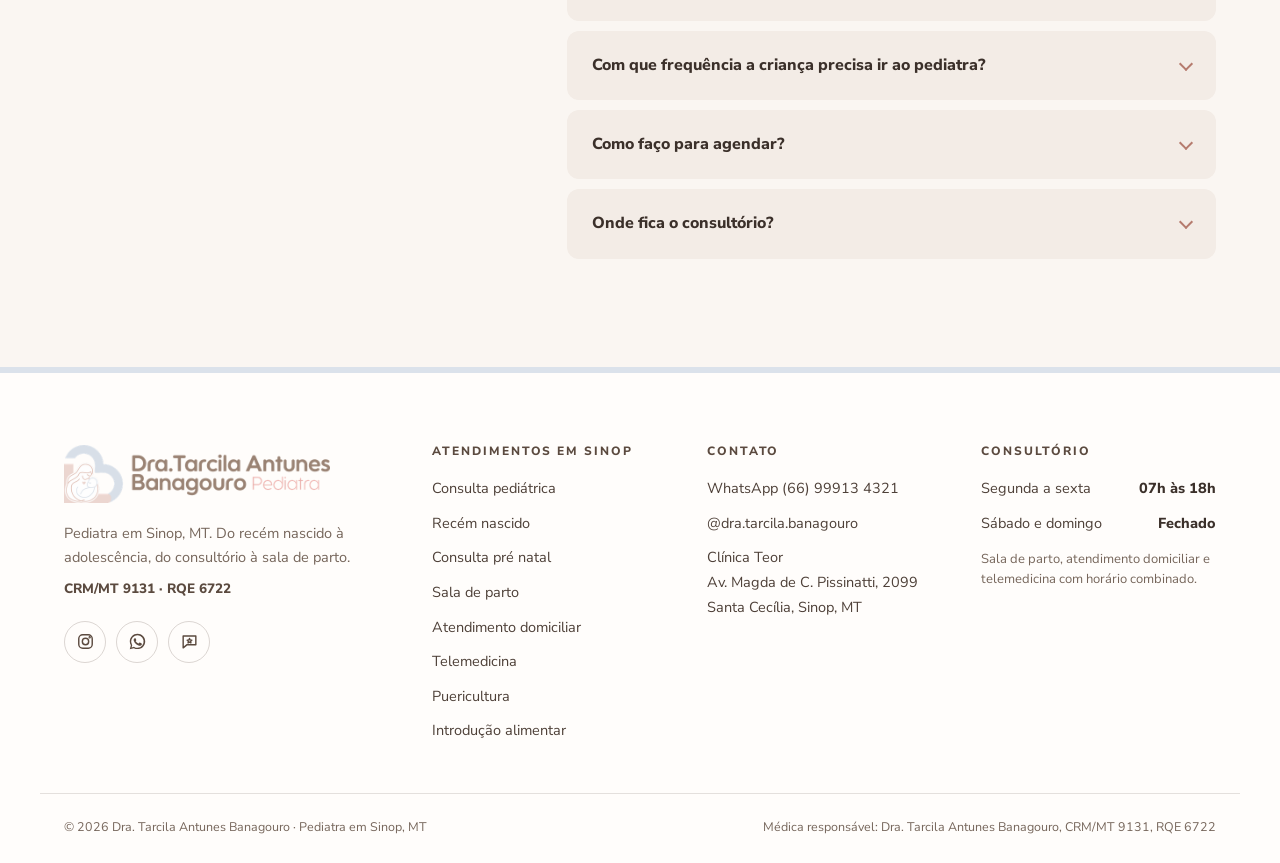
==== commit 5ba2afb5: "Celular: texto do cartao 'Nao sabe por onde comecar' volta a aparecer Co-Authored-By: Claude Sonnet " ====
--- a/index.html
+++ b/index.html
@@ -27,7 +27,7 @@
 <link rel="preconnect" href="https://fonts.gstatic.com" crossorigin>
 <link rel="stylesheet" href="https://fonts.googleapis.com/css2?family=DM+Serif+Display:ital@0;1&family=Nunito+Sans:opsz,wght@6..12,400;6..12,600;6..12,700;6..12,800&display=swap">
 <link rel="preload" as="image" href="/assets/img/bebe-hero-poster.jpg" fetchpriority="high">
-<link rel="stylesheet" href="/assets/style.css?v=7ae77533">
+<link rel="stylesheet" href="/assets/style.css?v=643af987">
 <script>document.documentElement.classList.add('js')</script>
 <script type="application/ld+json">{"@context": "https://schema.org", "@type": "Physician", "@id": "https://www.dratarcilabanagouro.com.br/#dra-tarcila", "name": "Dra. Tarcila Antunes Banagouro", "medicalSpecialty": "Pediatric", "description": "Pediatra em Sinop, MT. Consulta pediátrica, recém nascido, puericultura, consulta pré natal, sala de parto, atendimento domiciliar e telemedicina.", "url": "https://www.dratarcilabanagouro.com.br/", "image": "https://www.dratarcilabanagouro.com.br/assets/img/dra-tarcila-pediatra-sinop.jpg", "logo": "https://www.dratarcilabanagouro.com.br/assets/img/logo-simbolo.png", "telephone": "+5566999134321", "priceRange": "$$$", "address": {"@type": "PostalAddress", "streetAddress": "Av. Magda de C. Pissinatti, 2099, Clínica Teor", "addressLocality": "Sinop", "addressRegion": "MT", "postalCode": "78555-440", "addressCountry": "BR"}, "geo": {"@type": "GeoCoordinates", "latitude": -11.834095, "longitude": -55.535219}, "openingHoursSpecification": [{"@type": "OpeningHoursSpecification", "dayOfWeek": ["Monday", "Tuesday", "Wednesday", "Thursday", "Friday"], "opens": "07:00", "closes": "18:00"}], "areaServed": [{"@type": "City", "name": "Sinop"}, {"@type": "State", "name": "Mato Grosso"}], "hospitalAffiliation": {"@type": "Hospital", "name": "Hospital Santo Antônio", "address": {"@type": "PostalAddress", "addressLocality": "Sinop", "addressRegion": "MT", "addressCountry": "BR"}}, "alumniOf": [{"@type": "CollegeOrUniversity", "name": "UNIC"}, {"@type": "CollegeOrUniversity", "name": "Universidade Federal de Mato Grosso"}, {"@type": "CollegeOrUniversity", "name": "Universidade Católica Portuguesa"}], "availableService": [{"@type": "MedicalProcedure", "name": "Consulta Pediátrica"}, {"@type": "MedicalProcedure", "name": "Consulta do Recém Nascido"}, {"@type": "MedicalProcedure", "name": "Consulta Pediátrica Pré Natal"}, {"@type": "MedicalProcedure", "name": "Assistência em Sala de Parto"}, {"@type": "MedicalProcedure", "name": "Atendimento Pediátrico Domiciliar"}, {"@type": "MedicalProcedure", "name": "Telemedicina"}, {"@type": "MedicalProcedure", "name": "Puericultura"}, {"@type": "MedicalProcedure", "name": "Introdução Alimentar"}], "hasMap": "https://www.google.com/maps?cid=4104804225488390202", "sameAs": ["https://www.instagram.com/dra.tarcila.banagouro/", "https://www.google.com/maps?cid=4104804225488390202"], "isAcceptingNewPatients": true, "paymentAccepted": "Particular"}</script>
 <script type="application/ld+json">{"@context": "https://schema.org", "@type": "FAQPage", "mainEntity": [{"@type": "Question", "name": "Com quantos dias levar o bebê na primeira consulta?", "acceptedAnswer": {"@type": "Answer", "text": "O ideal é nos primeiros dias depois da alta da maternidade, de preferência ainda na primeira semana de vida. Leve a Caderneta da Criança, o resumo de alta e os resultados dos testes do pezinho, da orelhinha, do olhinho e do coraçãozinho."}}, {"@type": "Question", "name": "Até que idade a Dra. Tarcila atende?", "acceptedAnswer": {"@type": "Answer", "text": "Do recém nascido à adolescência. O intervalo entre as consultas muda com a idade, e a Dra. Tarcila combina com a família quando será o próximo retorno."}}, {"@type": "Question", "name": "Posso conhecer a pediatra antes do bebê nascer?", "acceptedAnswer": {"@type": "Answer", "text": "Pode e deve. A consulta pediátrica pré natal acontece ainda na gestação, de preferência no terceiro trimestre, e é nela que se combina a assistência em sala de parto."}}, {"@type": "Question", "name": "A Dra. Tarcila atende em casa?", "acceptedAnswer": {"@type": "Answer", "text": "Sim. O atendimento domiciliar é feito em Sinop e é especialmente indicado para recém nascidos e bebês pequenos."}}, {"@type": "Question", "name": "O atendimento é por convênio?", "acceptedAnswer": {"@type": "Answer", "text": "O atendimento é particular. É essa escolha que permite consultas com hora marcada e tempo de verdade para cada família. As formas de pagamento são informadas pelo WhatsApp."}}, {"@type": "Question", "name": "Com que frequência a criança precisa ir ao pediatra?", "acceptedAnswer": {"@type": "Answer", "text": "No primeiro ano de vida as consultas são mais frequentes, porque o bebê muda muito de um mês para o outro. A partir do segundo ano os retornos ficam mais espaçados."}}, {"@type": "Question", "name": "Como faço para agendar?", "acceptedAnswer": {"@type": "Answer", "text": "Pelo WhatsApp (66) 99913 4321. O atendimento é com hora marcada, para que cada consulta tenha o tempo de que precisa."}}, {"@type": "Question", "name": "Onde fica o consultório?", "acceptedAnswer": {"@type": "Answer", "text": "Na Clínica Teor, Av. Magda de C. Pissinatti, 2099, bairro Santa Cecília, em Sinop. Há estacionamento em frente à clínica."}}]}</script>
--- a/assets/style.css
+++ b/assets/style.css
@@ -561,7 +561,7 @@
   .card.open::before{transform:rotate(45deg)}
   .card-tag{display:none}
   .card-cta{padding:24px 20px;min-height:0;cursor:default}
-  .card-cta p{max-height:none;opacity:1;font-size:14px;margin-top:0}
+  .card-cta p{max-height:none;opacity:1;font-size:14px;margin-top:0;flex:none;overflow:visible}
 
   .quote p{font-size:19px}
   .quote{padding:22px 20px 20px 22px}
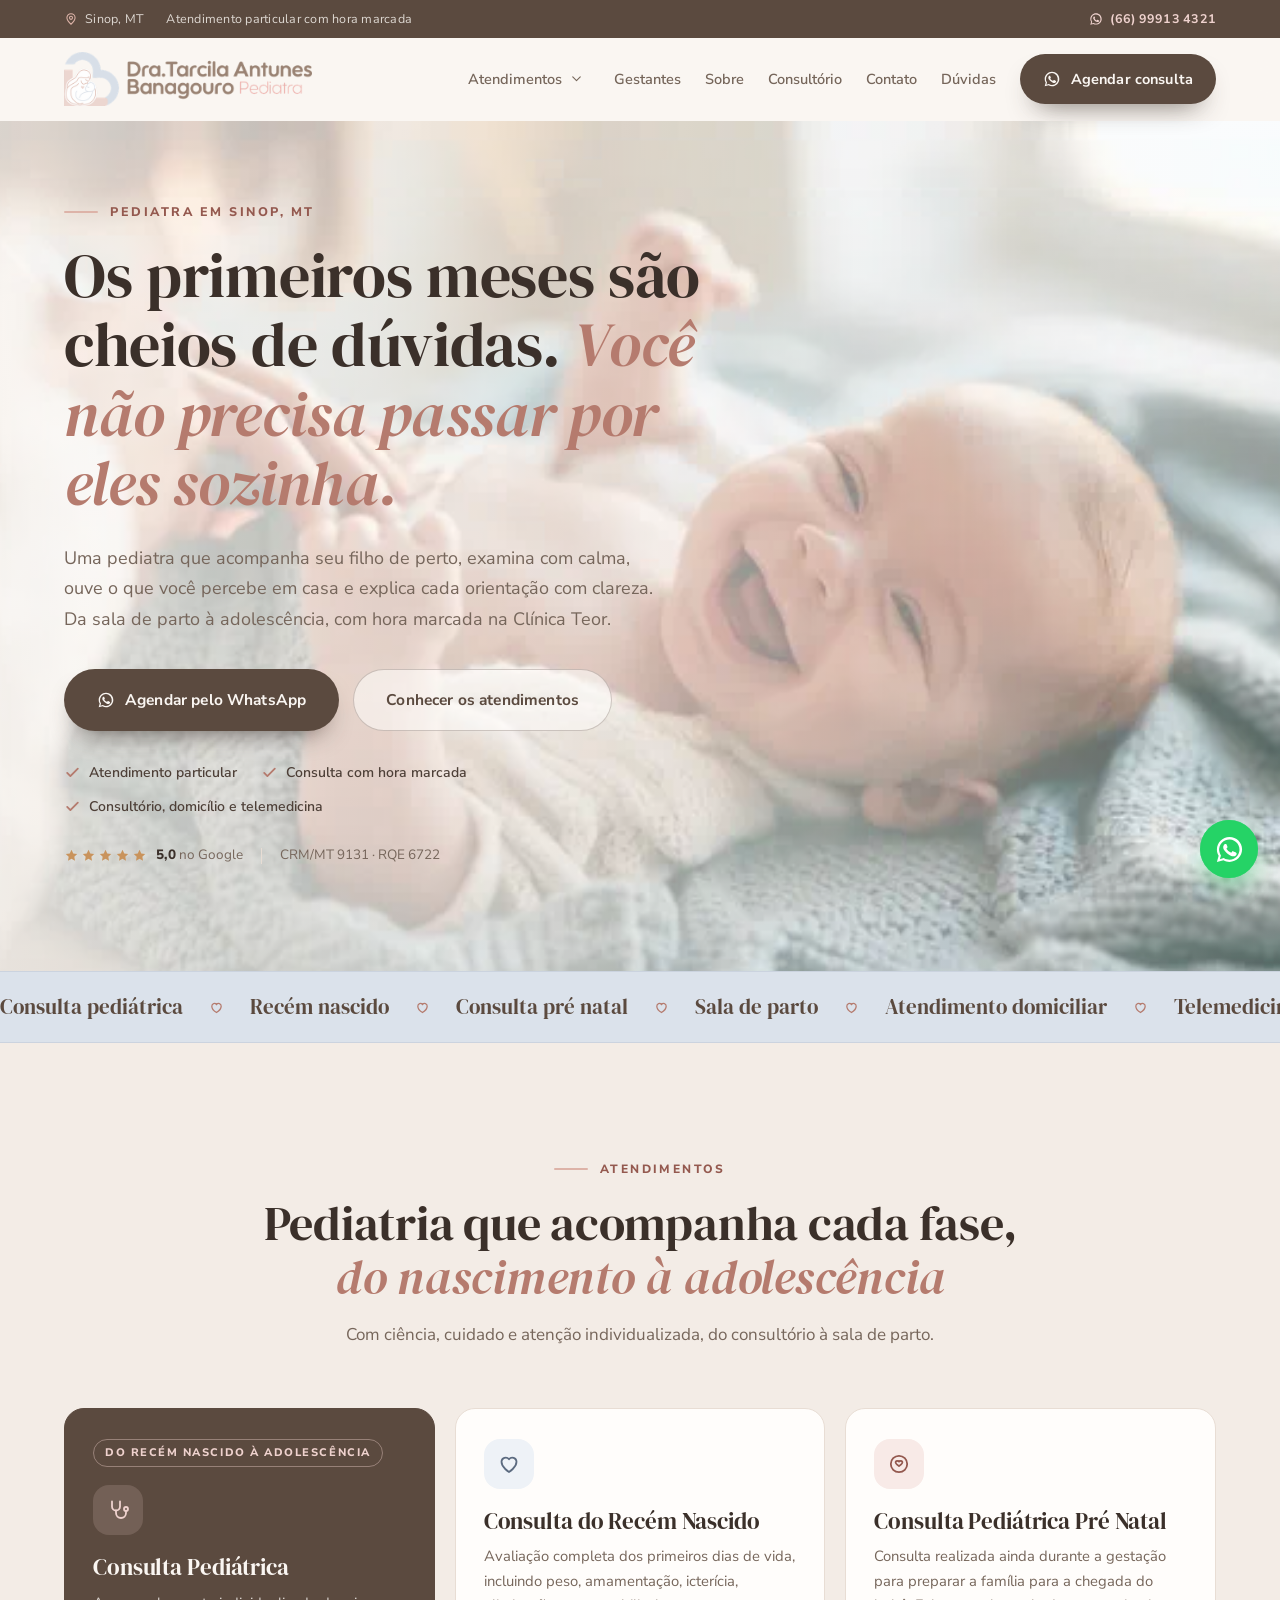
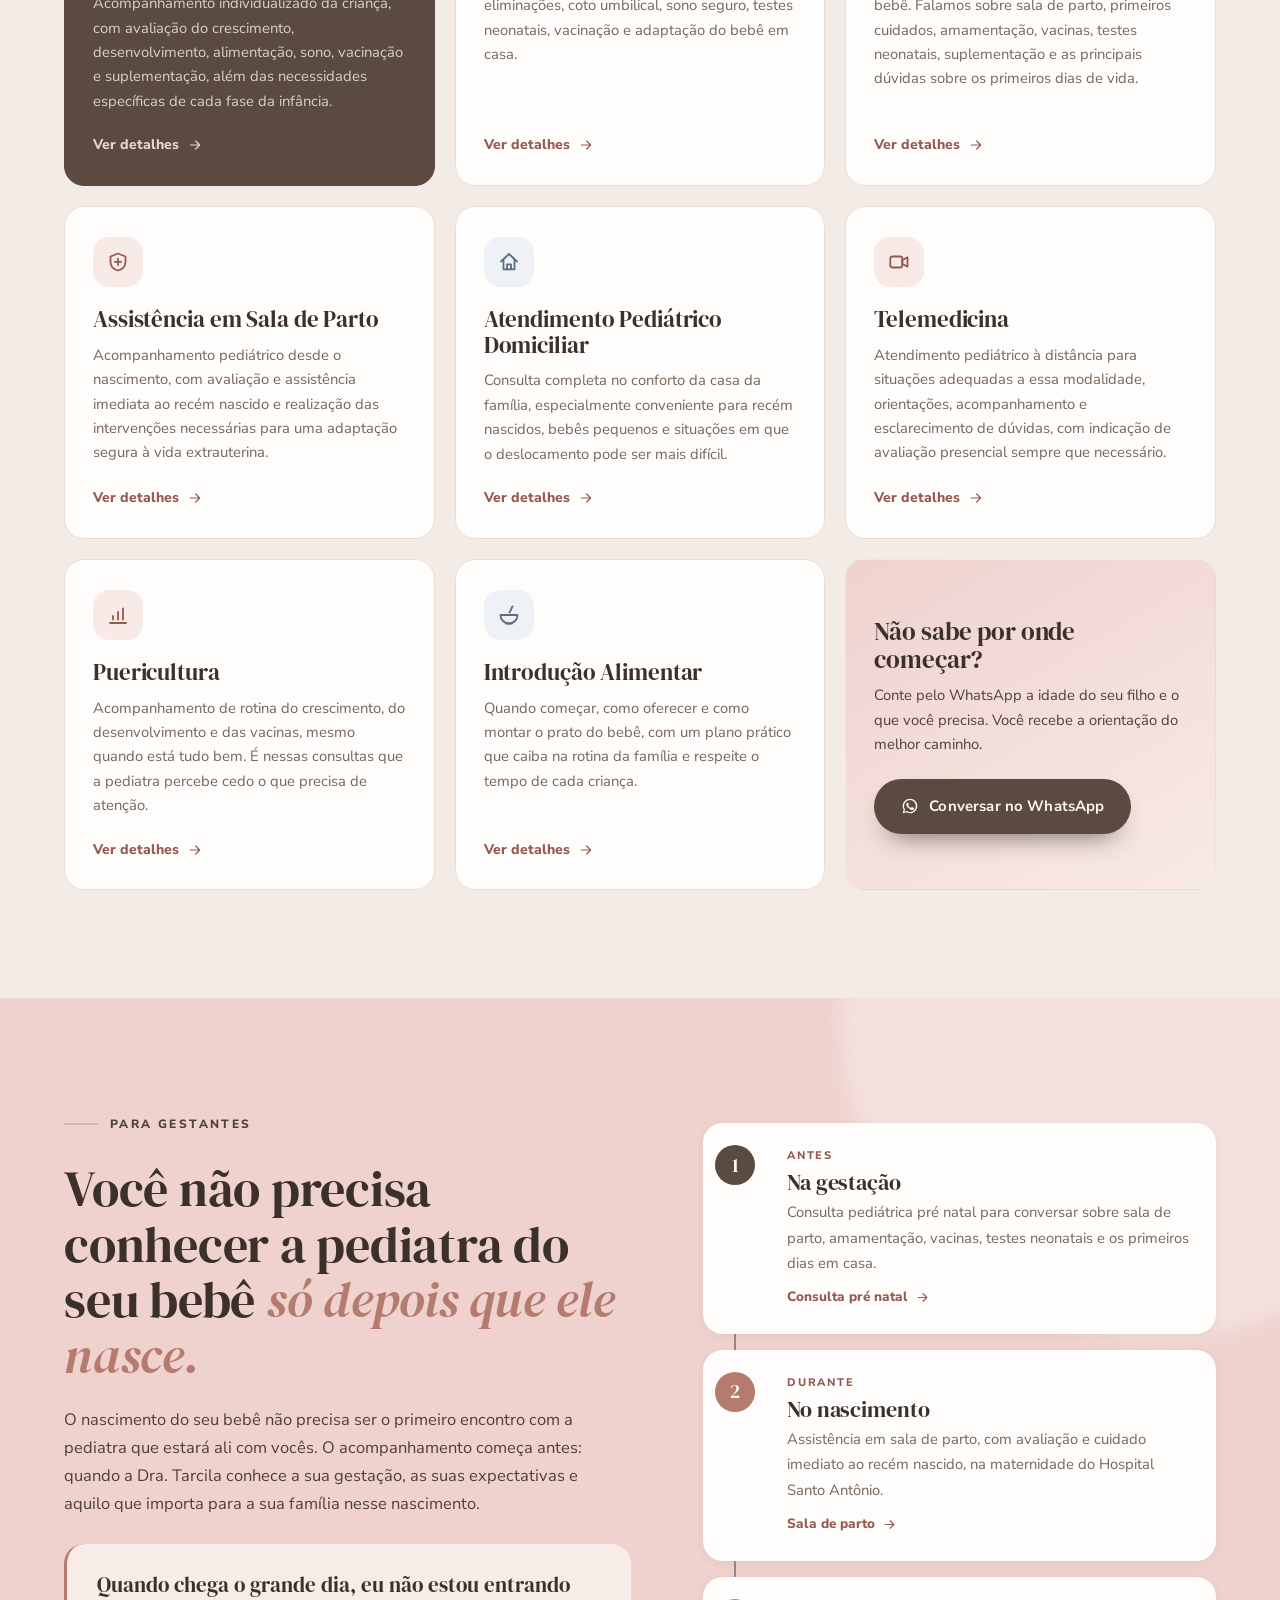
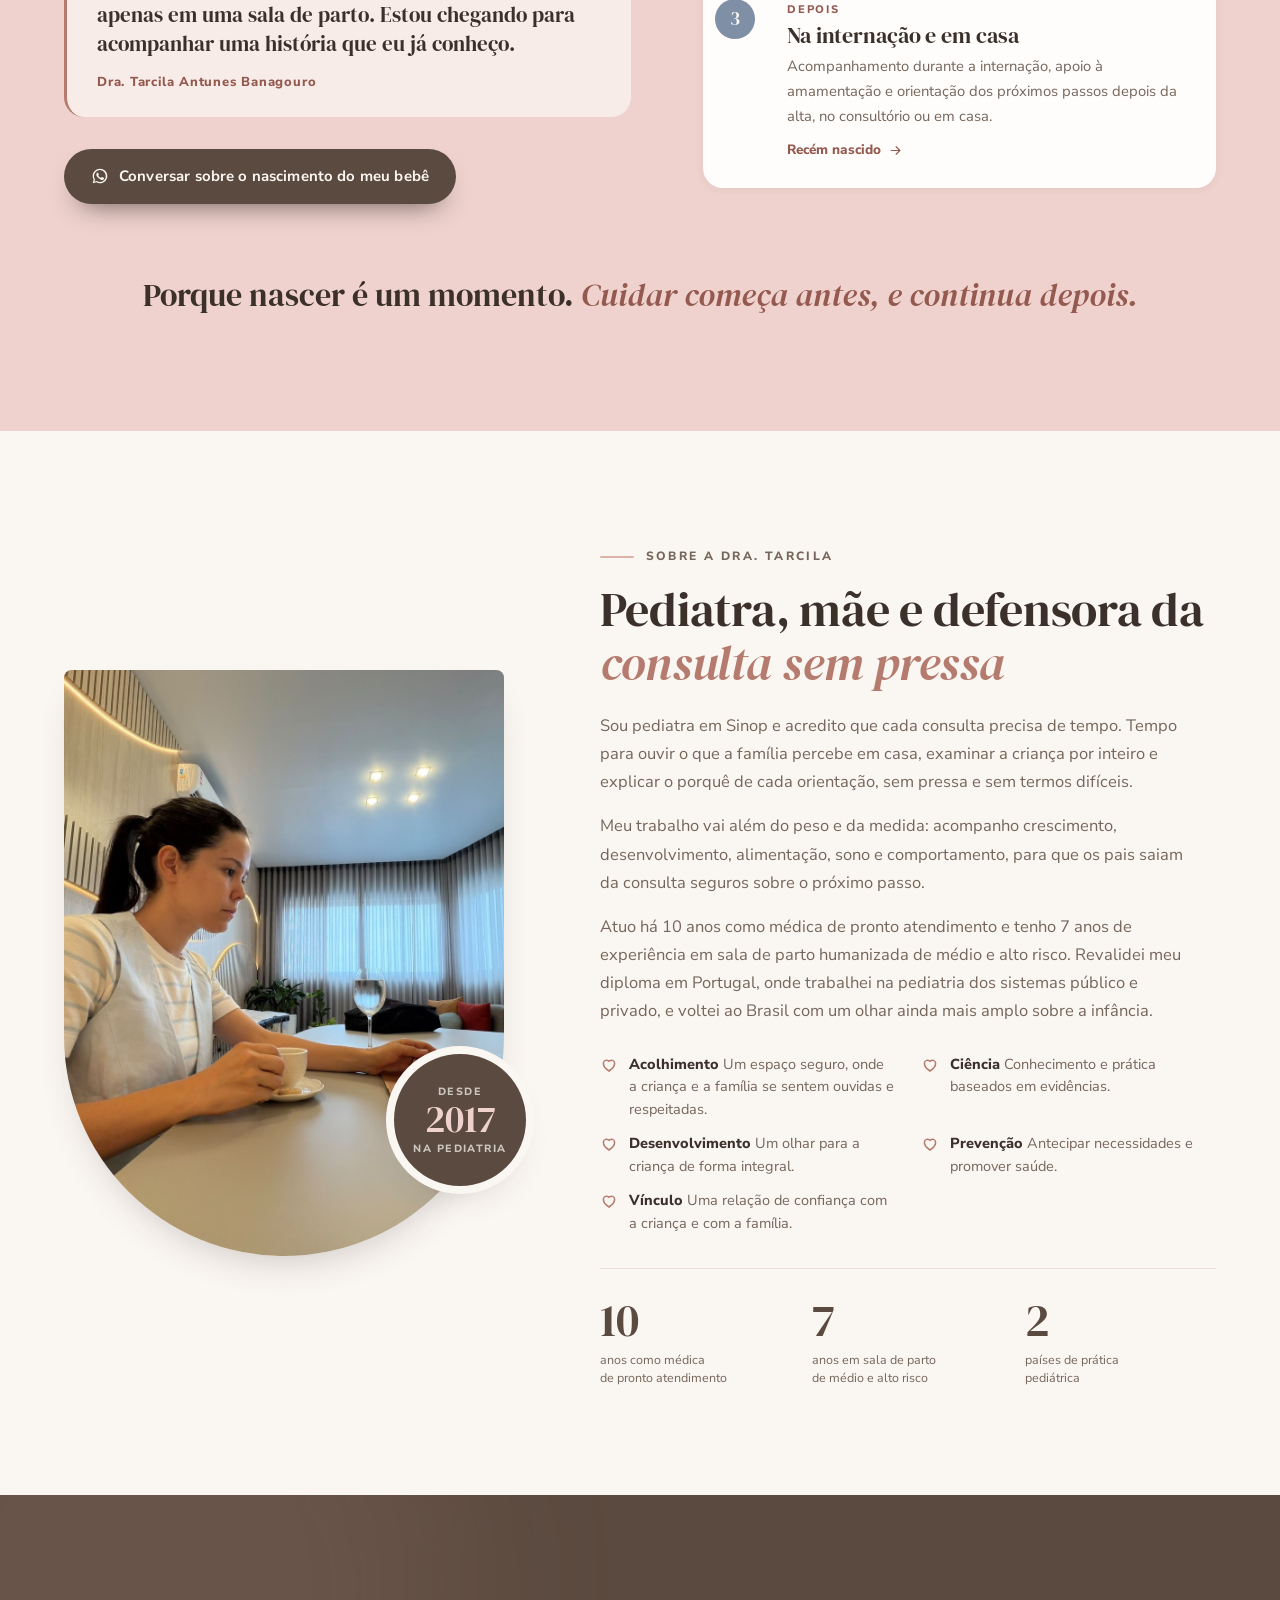
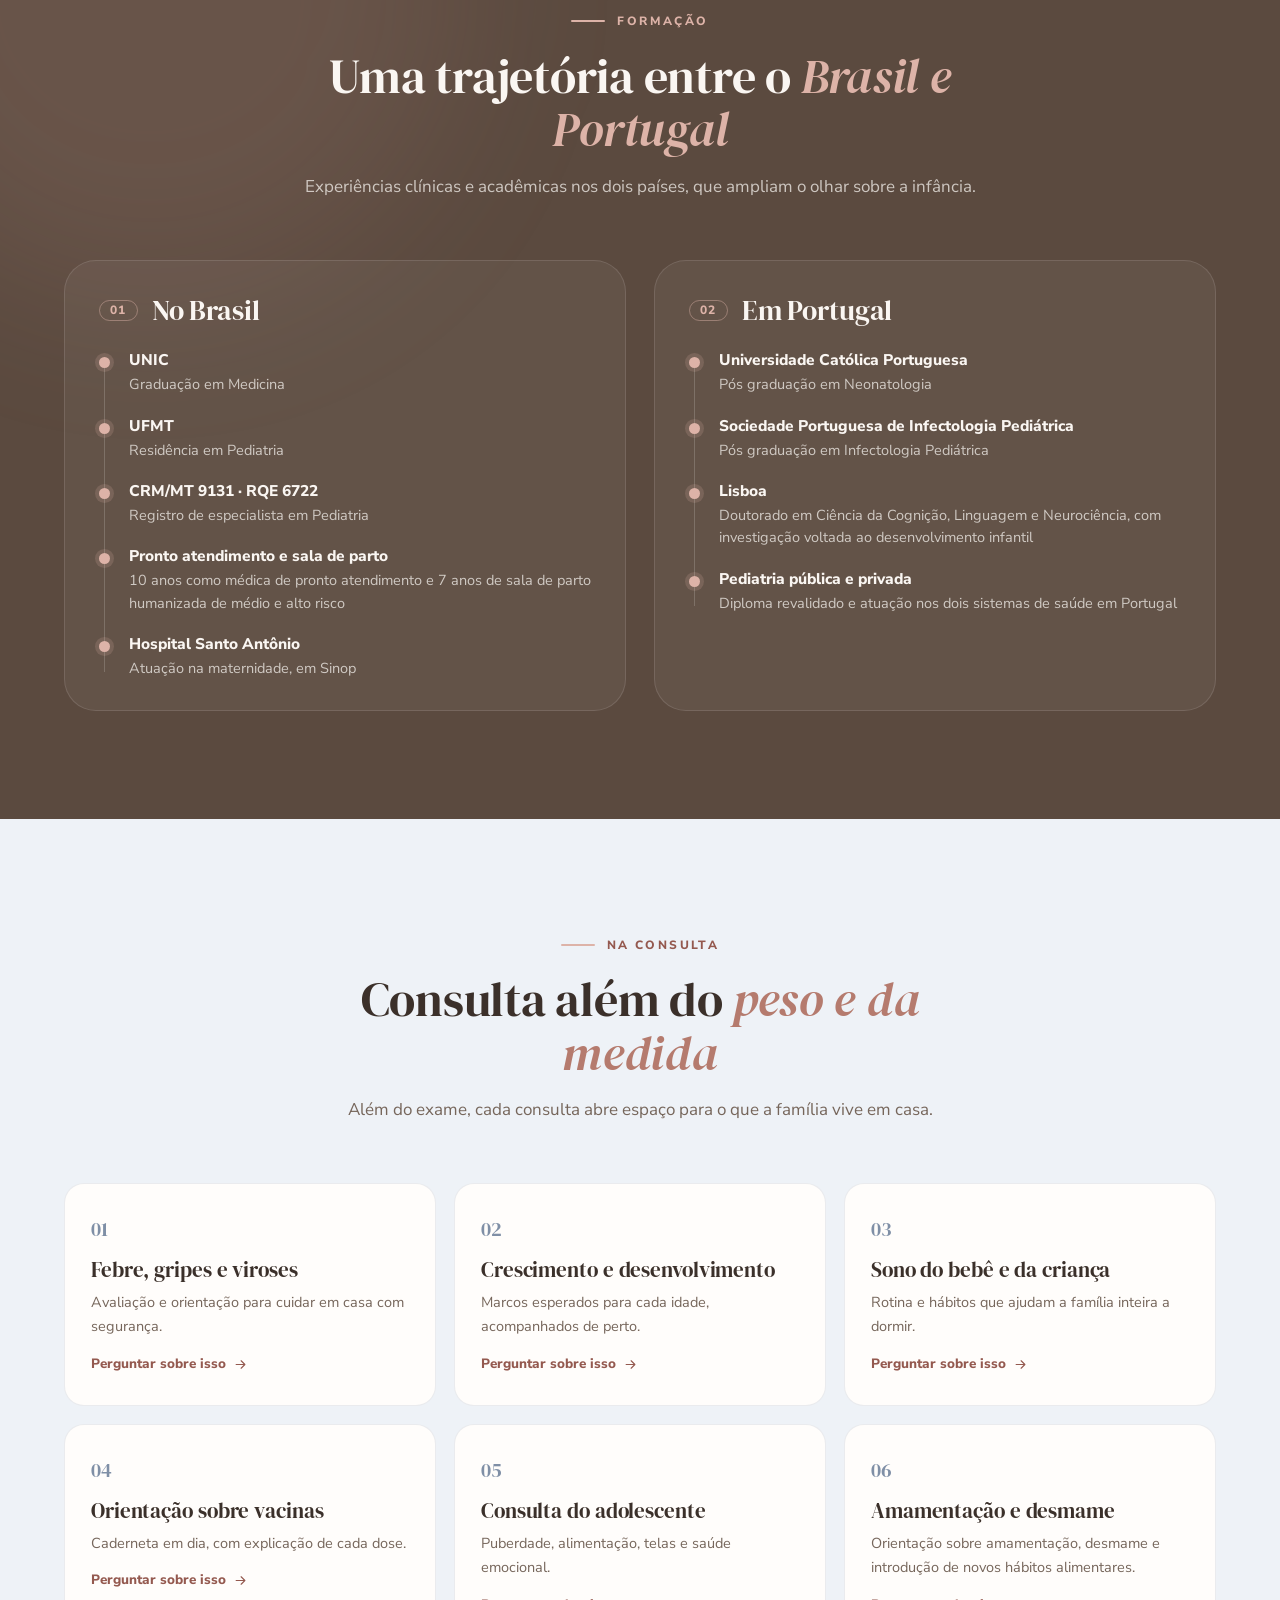
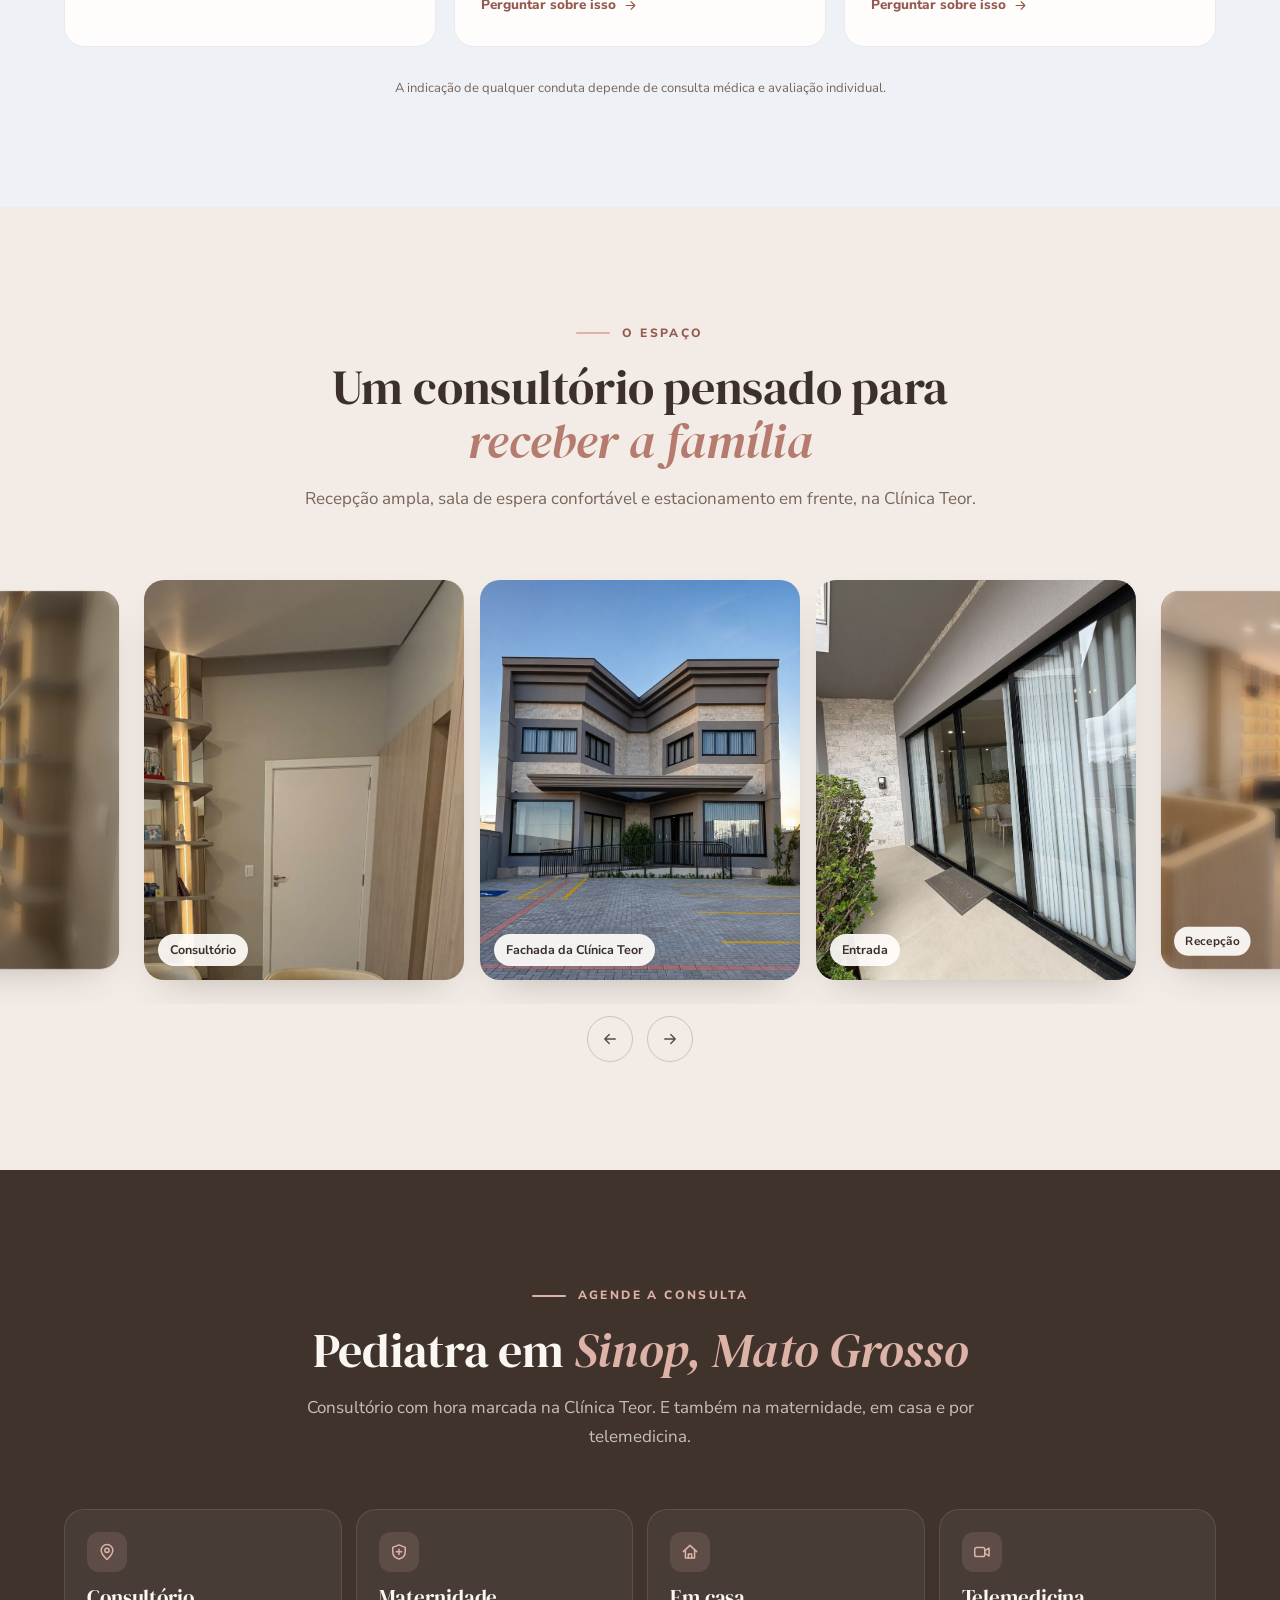
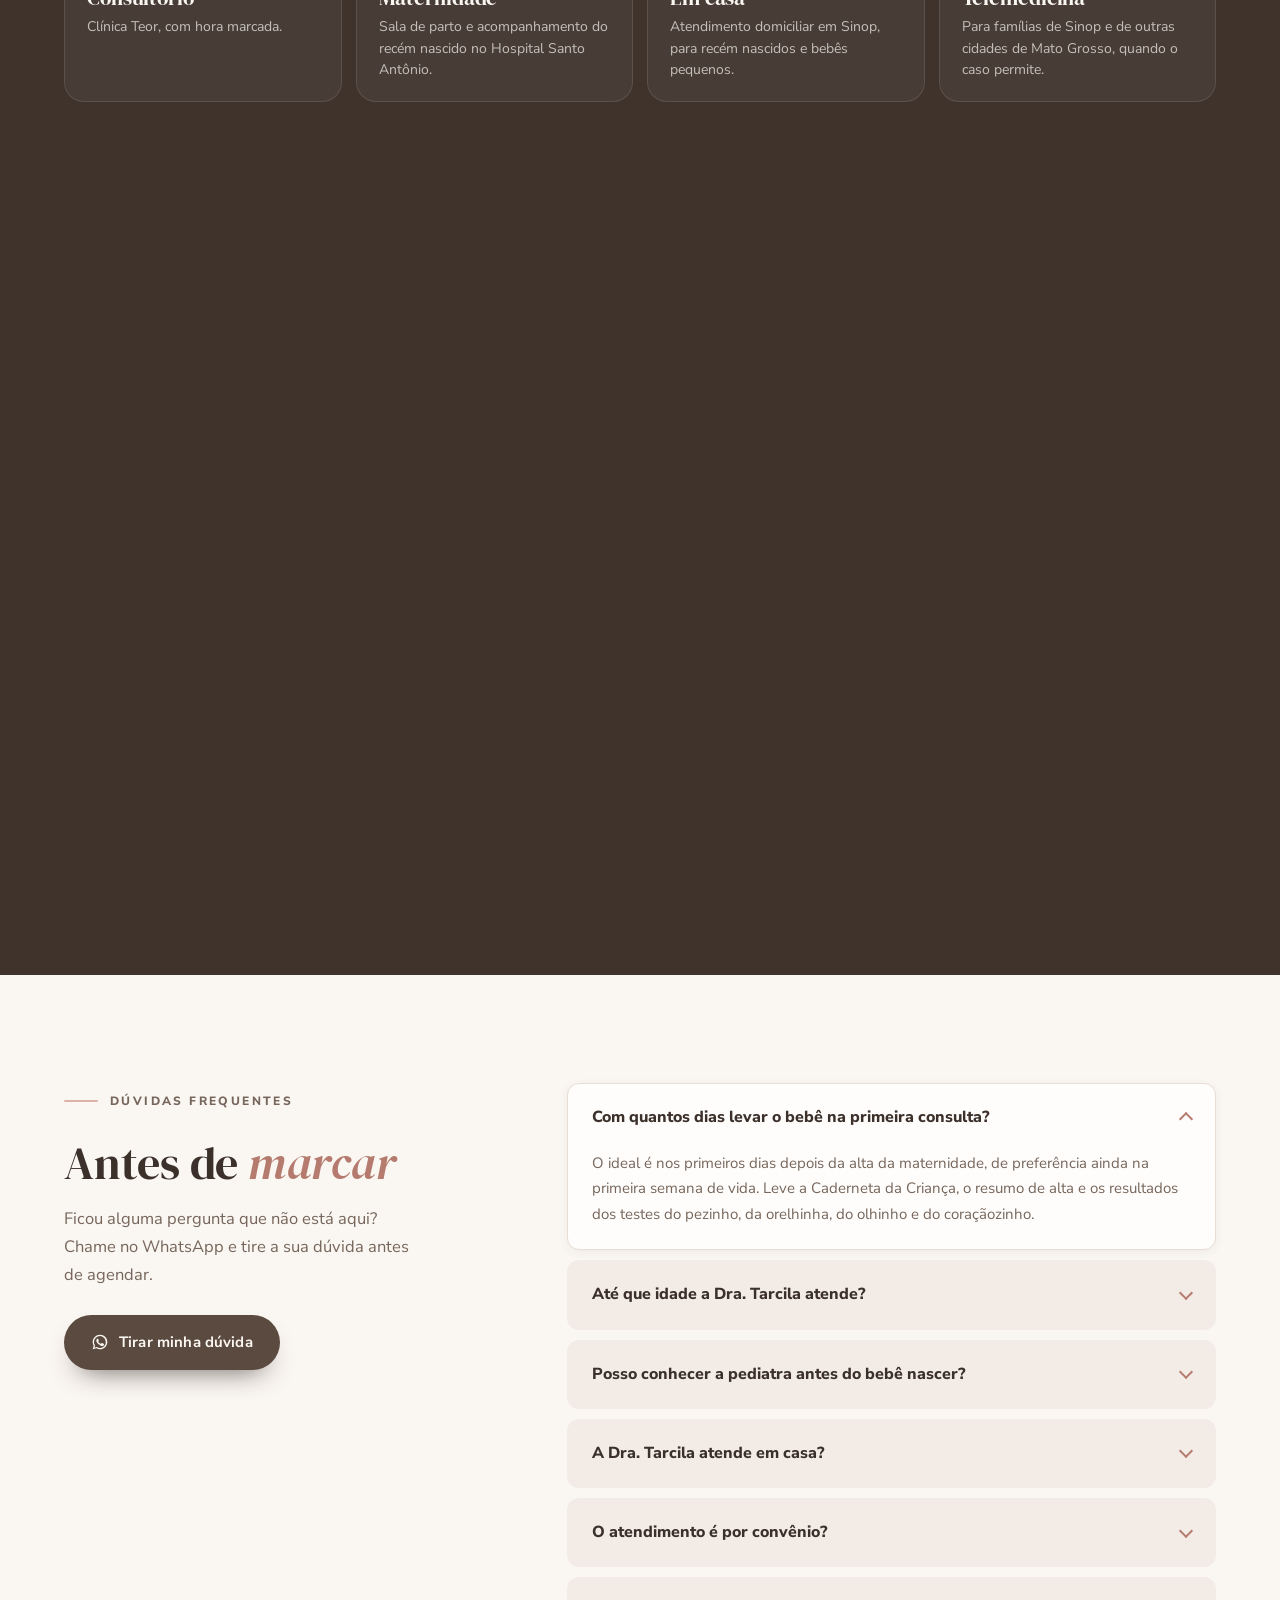
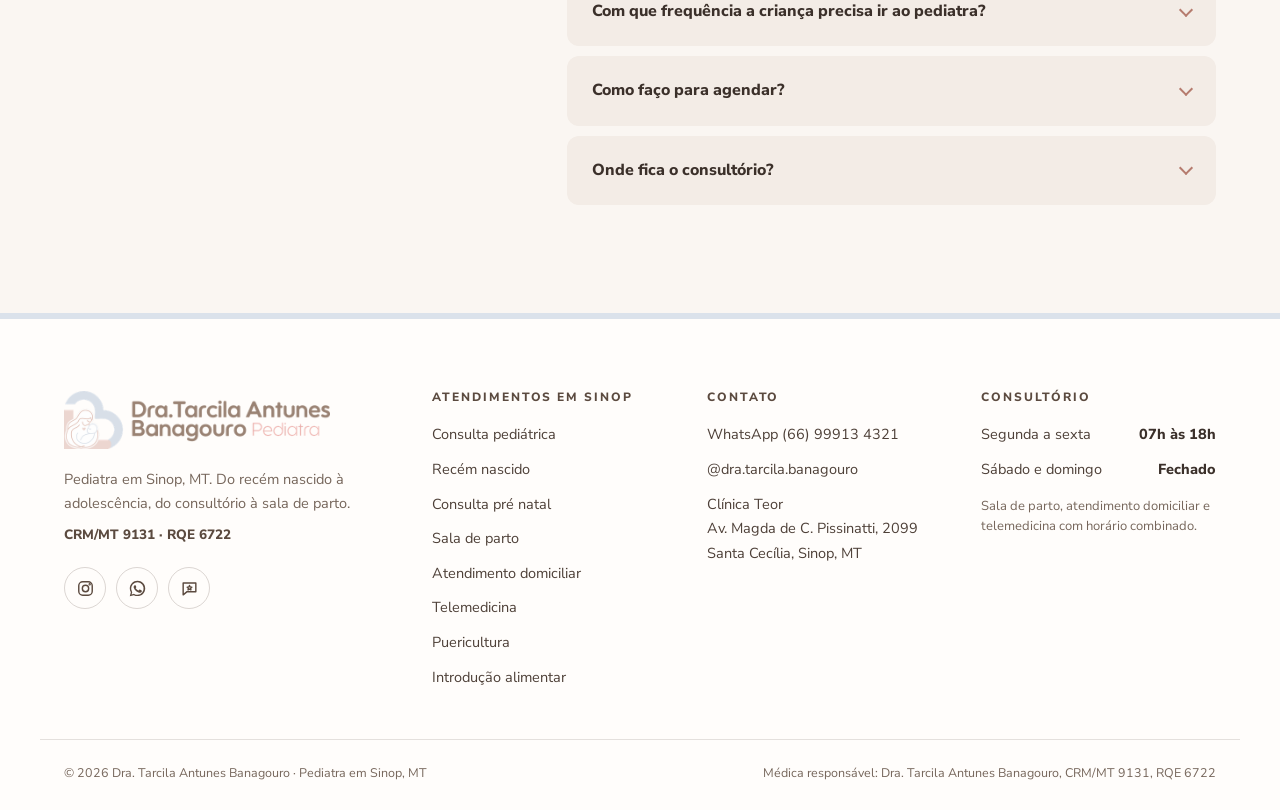
==== commit 121ee4da: "Computador: titulo de Atendimentos em 2 linhas Co-Authored-By: Claude Sonnet 5.5 <noreply@anthropic." ====
--- a/index.html
+++ b/index.html
@@ -27,7 +27,7 @@
 <link rel="preconnect" href="https://fonts.gstatic.com" crossorigin>
 <link rel="stylesheet" href="https://fonts.googleapis.com/css2?family=DM+Serif+Display:ital@0;1&family=Nunito+Sans:opsz,wght@6..12,400;6..12,600;6..12,700;6..12,800&display=swap">
 <link rel="preload" as="image" href="/assets/img/bebe-hero-poster.jpg" fetchpriority="high">
-<link rel="stylesheet" href="/assets/style.css?v=643af987">
+<link rel="stylesheet" href="/assets/style.css?v=022db6f0">
 <script>document.documentElement.classList.add('js')</script>
 <script type="application/ld+json">{"@context": "https://schema.org", "@type": "Physician", "@id": "https://www.dratarcilabanagouro.com.br/#dra-tarcila", "name": "Dra. Tarcila Antunes Banagouro", "medicalSpecialty": "Pediatric", "description": "Pediatra em Sinop, MT. Consulta pediátrica, recém nascido, puericultura, consulta pré natal, sala de parto, atendimento domiciliar e telemedicina.", "url": "https://www.dratarcilabanagouro.com.br/", "image": "https://www.dratarcilabanagouro.com.br/assets/img/dra-tarcila-pediatra-sinop.jpg", "logo": "https://www.dratarcilabanagouro.com.br/assets/img/logo-simbolo.png", "telephone": "+5566999134321", "priceRange": "$$$", "address": {"@type": "PostalAddress", "streetAddress": "Av. Magda de C. Pissinatti, 2099, Clínica Teor", "addressLocality": "Sinop", "addressRegion": "MT", "postalCode": "78555-440", "addressCountry": "BR"}, "geo": {"@type": "GeoCoordinates", "latitude": -11.834095, "longitude": -55.535219}, "openingHoursSpecification": [{"@type": "OpeningHoursSpecification", "dayOfWeek": ["Monday", "Tuesday", "Wednesday", "Thursday", "Friday"], "opens": "07:00", "closes": "18:00"}], "areaServed": [{"@type": "City", "name": "Sinop"}, {"@type": "State", "name": "Mato Grosso"}], "hospitalAffiliation": {"@type": "Hospital", "name": "Hospital Santo Antônio", "address": {"@type": "PostalAddress", "addressLocality": "Sinop", "addressRegion": "MT", "addressCountry": "BR"}}, "alumniOf": [{"@type": "CollegeOrUniversity", "name": "UNIC"}, {"@type": "CollegeOrUniversity", "name": "Universidade Federal de Mato Grosso"}, {"@type": "CollegeOrUniversity", "name": "Universidade Católica Portuguesa"}], "availableService": [{"@type": "MedicalProcedure", "name": "Consulta Pediátrica"}, {"@type": "MedicalProcedure", "name": "Consulta do Recém Nascido"}, {"@type": "MedicalProcedure", "name": "Consulta Pediátrica Pré Natal"}, {"@type": "MedicalProcedure", "name": "Assistência em Sala de Parto"}, {"@type": "MedicalProcedure", "name": "Atendimento Pediátrico Domiciliar"}, {"@type": "MedicalProcedure", "name": "Telemedicina"}, {"@type": "MedicalProcedure", "name": "Puericultura"}, {"@type": "MedicalProcedure", "name": "Introdução Alimentar"}], "hasMap": "https://www.google.com/maps?cid=4104804225488390202", "sameAs": ["https://www.instagram.com/dra.tarcila.banagouro/", "https://www.google.com/maps?cid=4104804225488390202"], "isAcceptingNewPatients": true, "paymentAccepted": "Particular"}</script>
 <script type="application/ld+json">{"@context": "https://schema.org", "@type": "FAQPage", "mainEntity": [{"@type": "Question", "name": "Com quantos dias levar o bebê na primeira consulta?", "acceptedAnswer": {"@type": "Answer", "text": "O ideal é nos primeiros dias depois da alta da maternidade, de preferência ainda na primeira semana de vida. Leve a Caderneta da Criança, o resumo de alta e os resultados dos testes do pezinho, da orelhinha, do olhinho e do coraçãozinho."}}, {"@type": "Question", "name": "Até que idade a Dra. Tarcila atende?", "acceptedAnswer": {"@type": "Answer", "text": "Do recém nascido à adolescência. O intervalo entre as consultas muda com a idade, e a Dra. Tarcila combina com a família quando será o próximo retorno."}}, {"@type": "Question", "name": "Posso conhecer a pediatra antes do bebê nascer?", "acceptedAnswer": {"@type": "Answer", "text": "Pode e deve. A consulta pediátrica pré natal acontece ainda na gestação, de preferência no terceiro trimestre, e é nela que se combina a assistência em sala de parto."}}, {"@type": "Question", "name": "A Dra. Tarcila atende em casa?", "acceptedAnswer": {"@type": "Answer", "text": "Sim. O atendimento domiciliar é feito em Sinop e é especialmente indicado para recém nascidos e bebês pequenos."}}, {"@type": "Question", "name": "O atendimento é por convênio?", "acceptedAnswer": {"@type": "Answer", "text": "O atendimento é particular. É essa escolha que permite consultas com hora marcada e tempo de verdade para cada família. As formas de pagamento são informadas pelo WhatsApp."}}, {"@type": "Question", "name": "Com que frequência a criança precisa ir ao pediatra?", "acceptedAnswer": {"@type": "Answer", "text": "No primeiro ano de vida as consultas são mais frequentes, porque o bebê muda muito de um mês para o outro. A partir do segundo ano os retornos ficam mais espaçados."}}, {"@type": "Question", "name": "Como faço para agendar?", "acceptedAnswer": {"@type": "Answer", "text": "Pelo WhatsApp (66) 99913 4321. O atendimento é com hora marcada, para que cada consulta tenha o tempo de que precisa."}}, {"@type": "Question", "name": "Onde fica o consultório?", "acceptedAnswer": {"@type": "Answer", "text": "Na Clínica Teor, Av. Magda de C. Pissinatti, 2099, bairro Santa Cecília, em Sinop. Há estacionamento em frente à clínica."}}]}</script>
--- a/assets/style.css
+++ b/assets/style.css
@@ -681,3 +681,9 @@
   .gest-fecho{font-size:min(23px,5vw);line-height:1.5}
   .gest-fecho em{display:block;white-space:nowrap}
 }
+
+/* computador: o título de Atendimentos fica em 2 linhas (celular e tablet seguem como estão) */
+@media(min-width:921px){
+  .atend .sec-head{max-width:920px}
+  .atend .sec-head h2 em{display:block}
+}
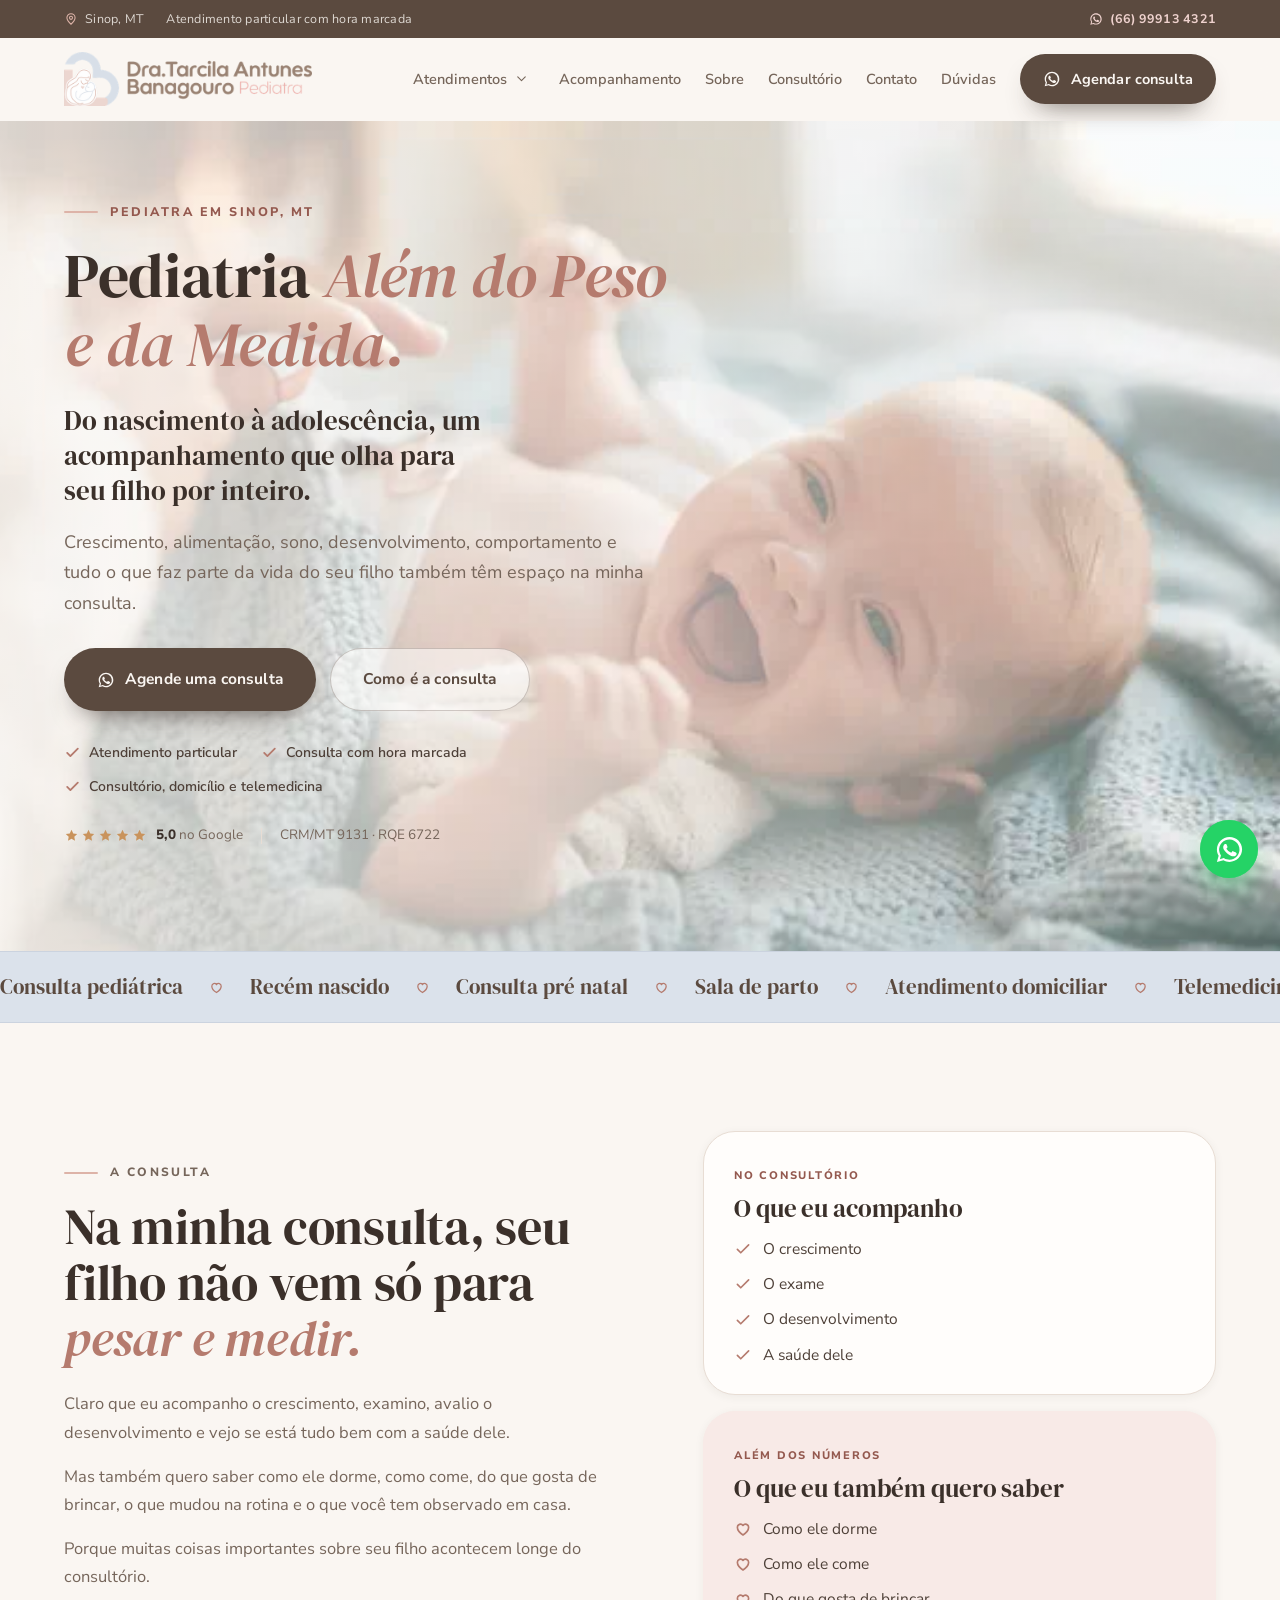
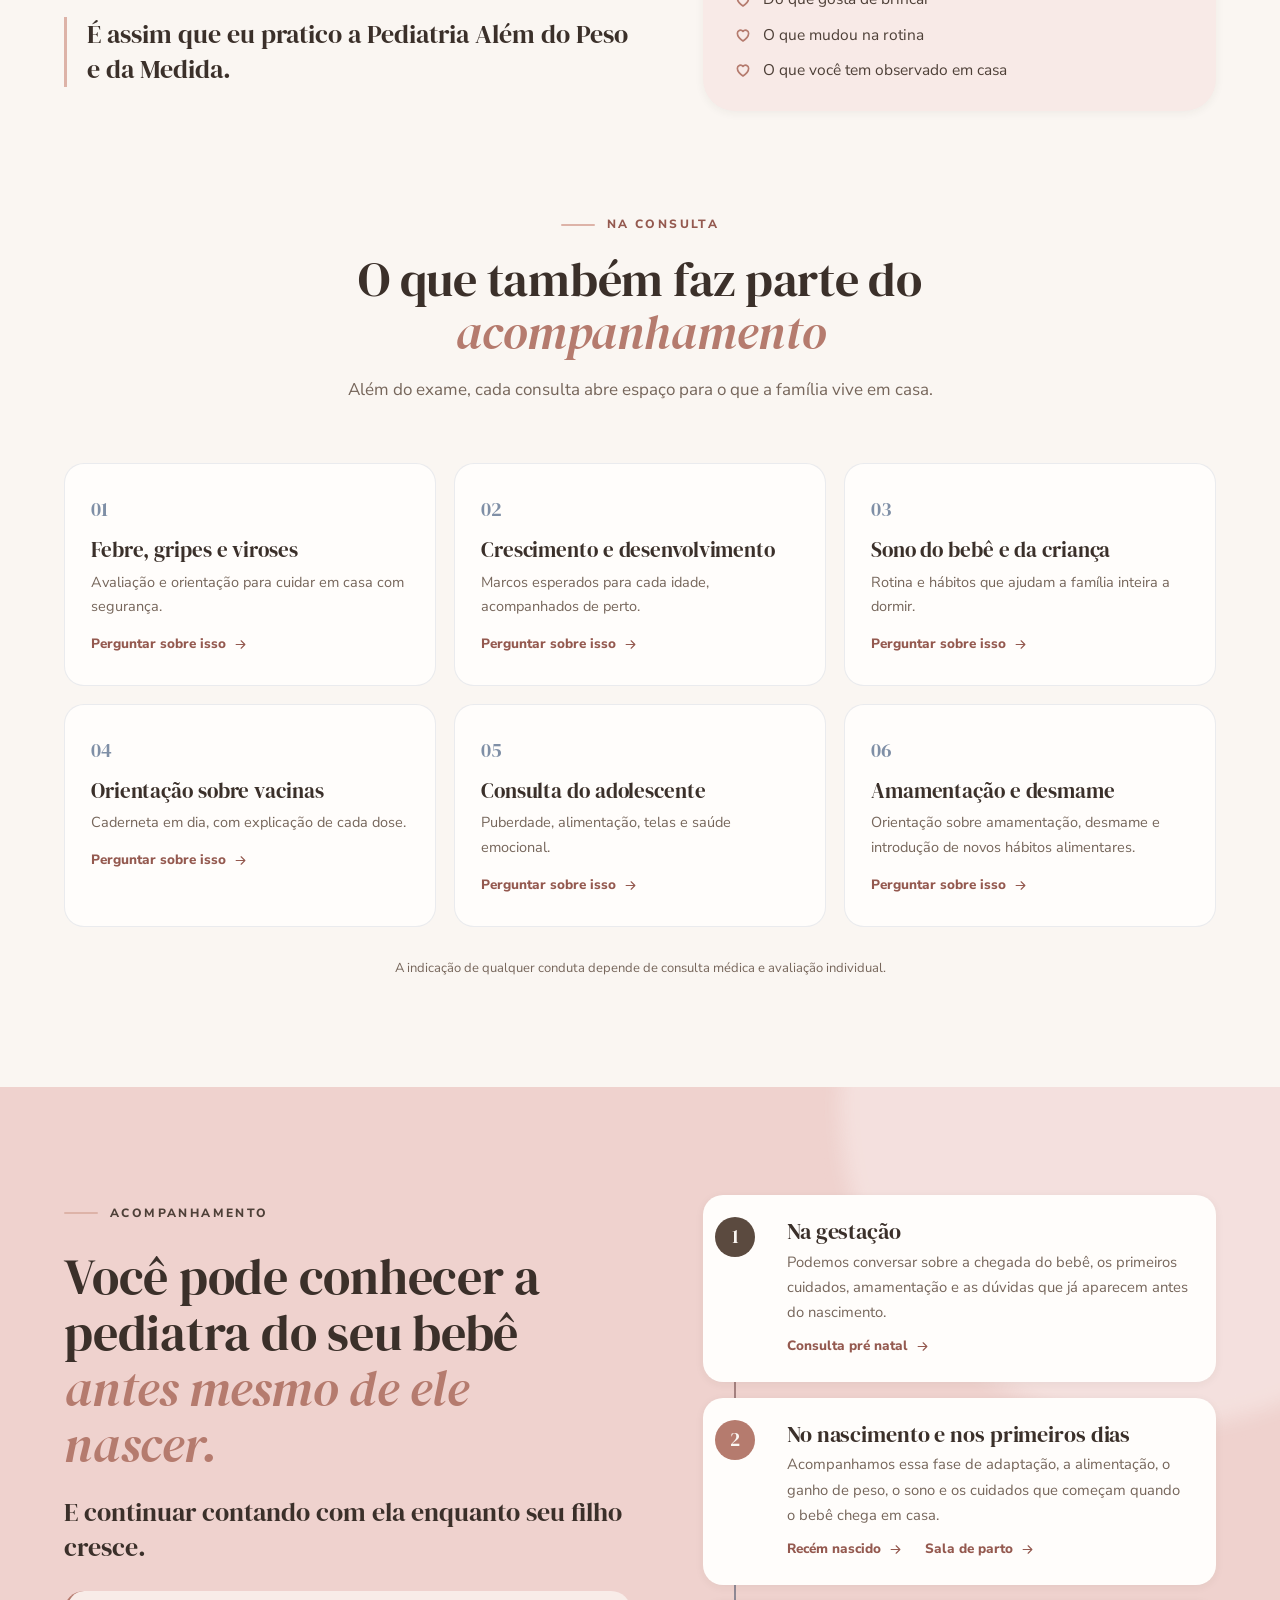
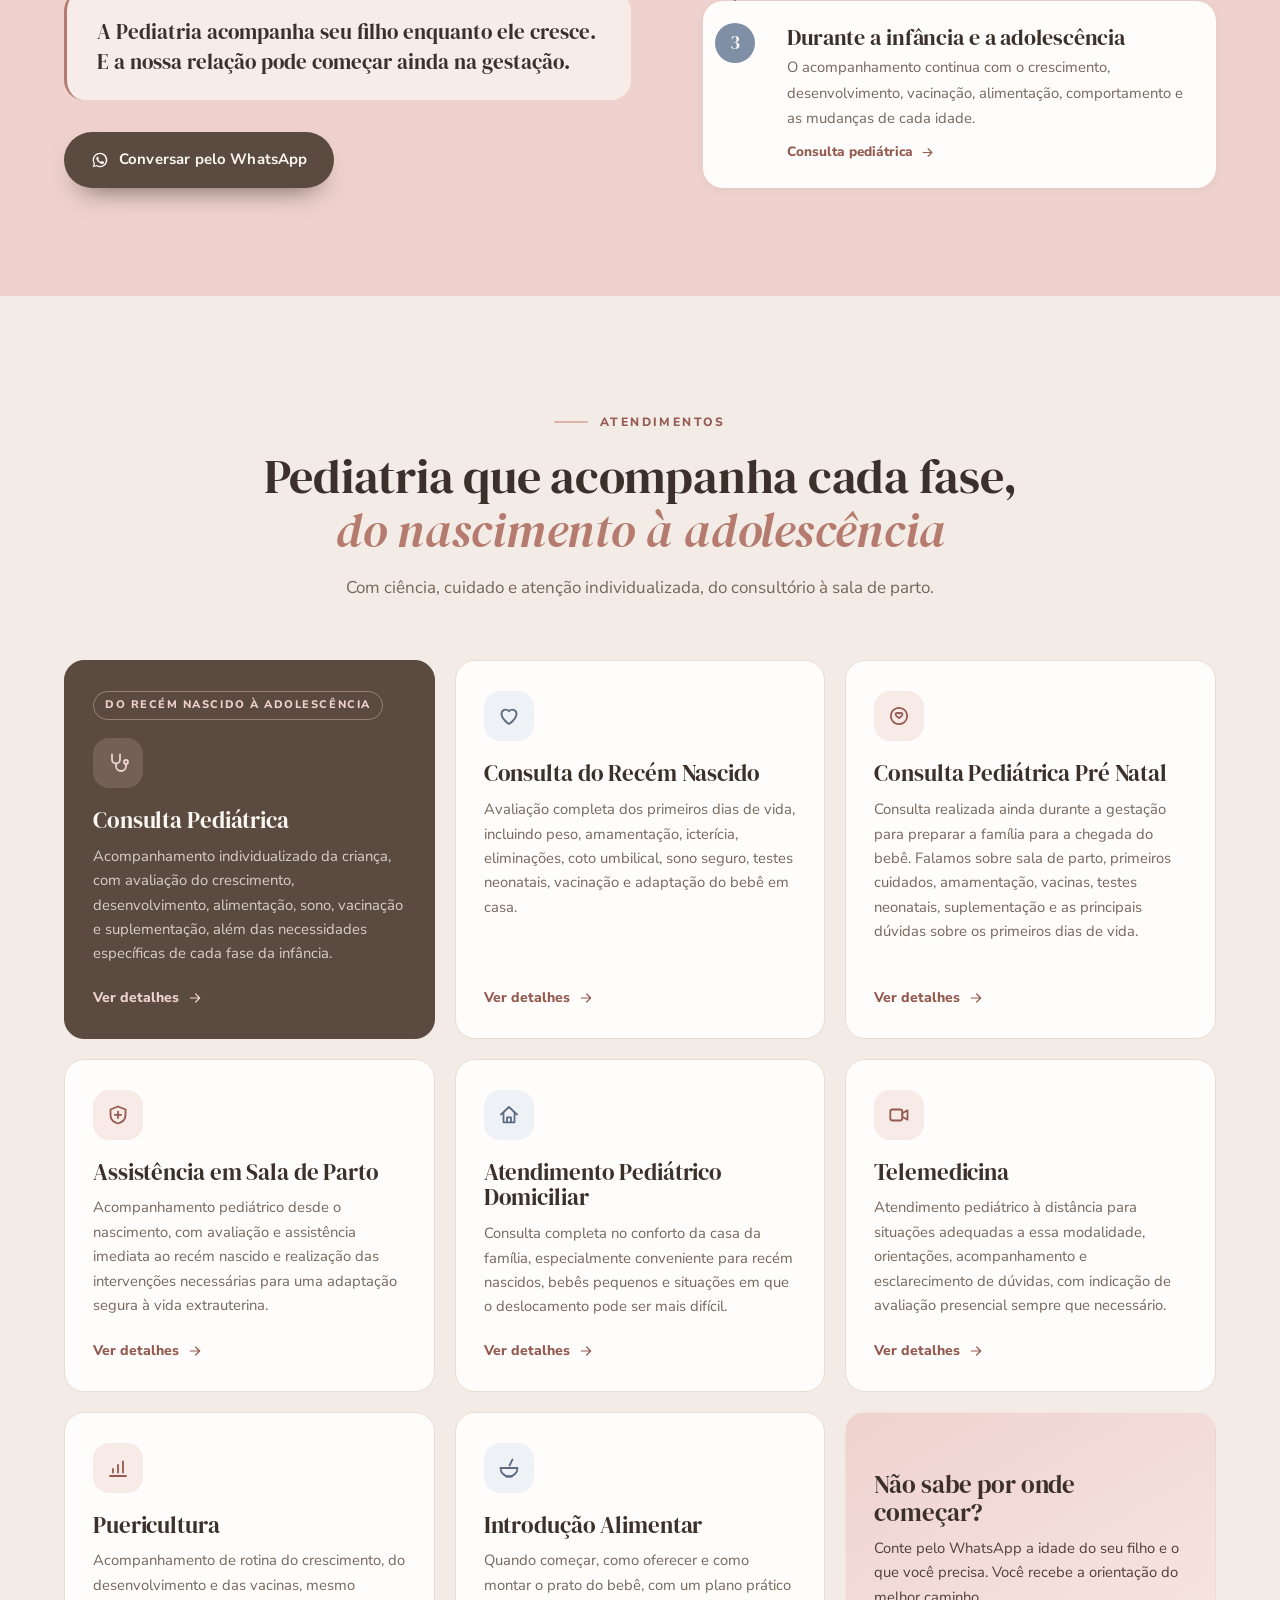
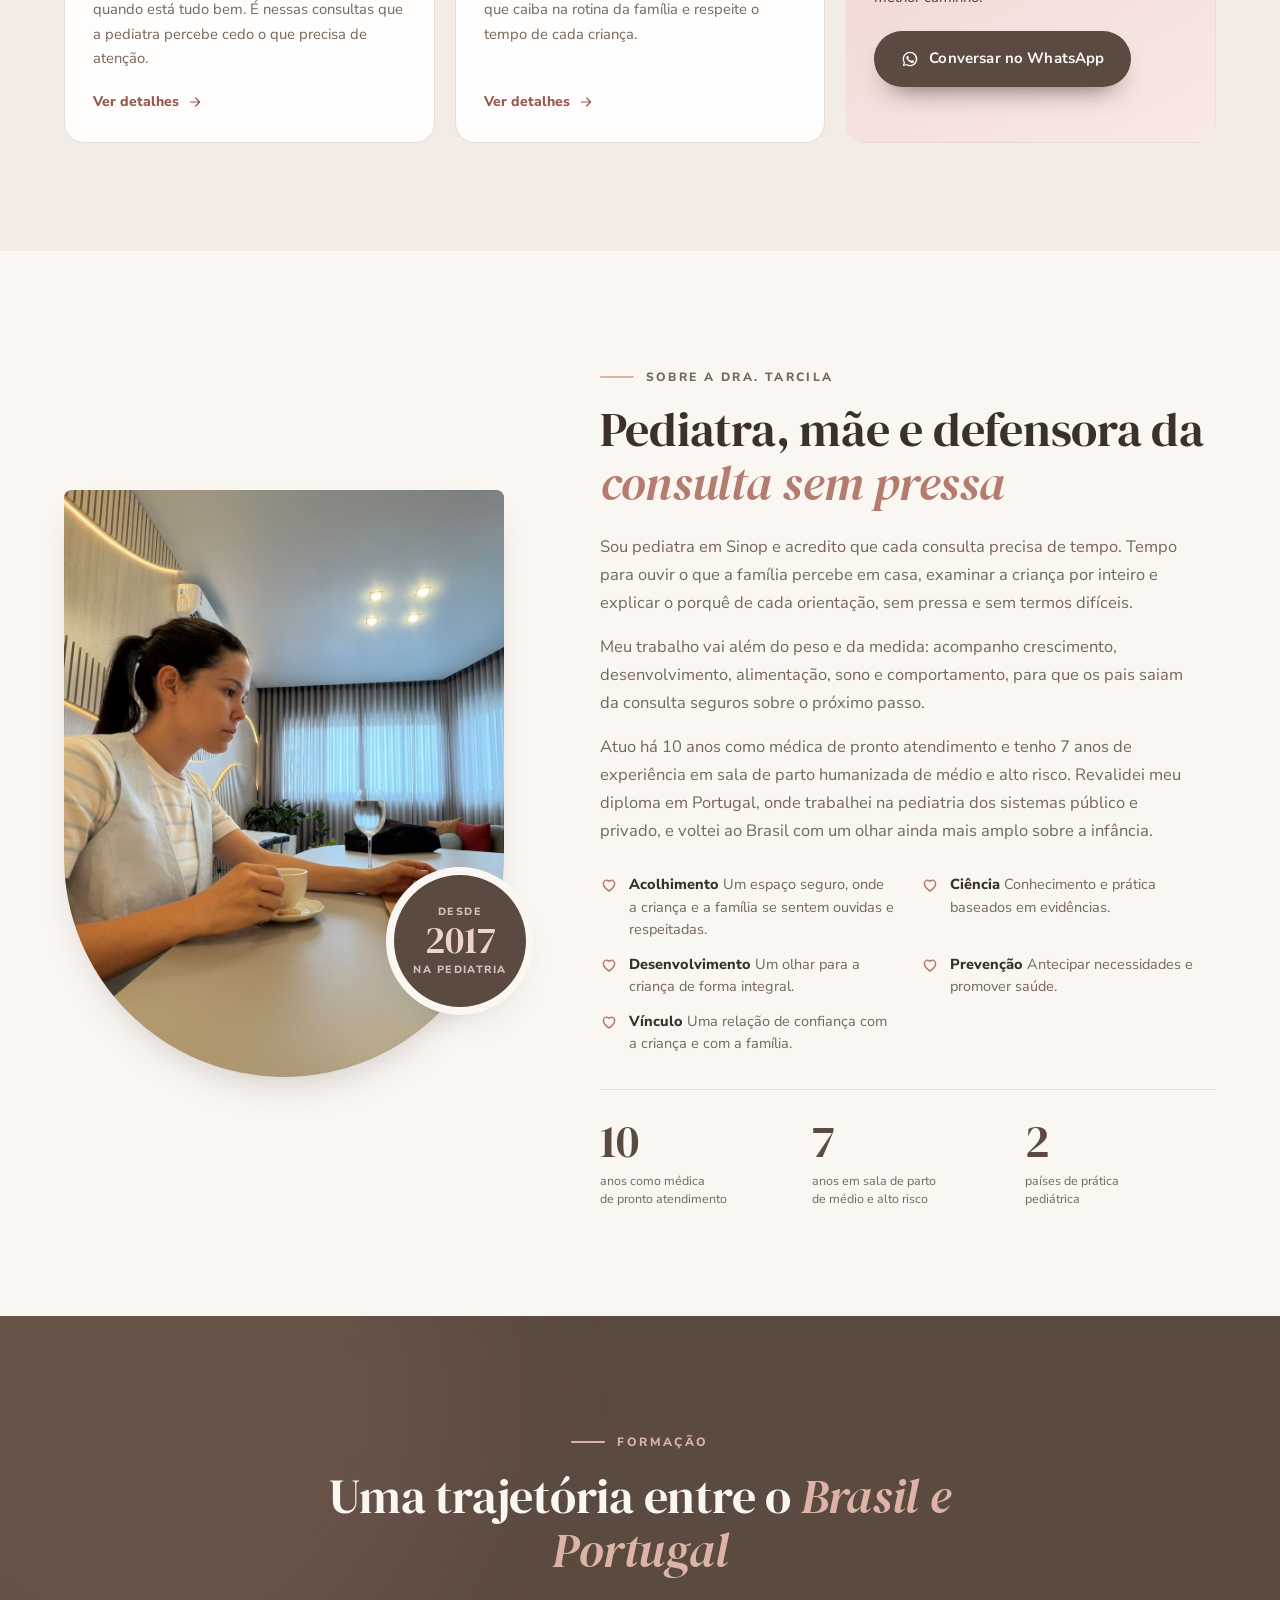
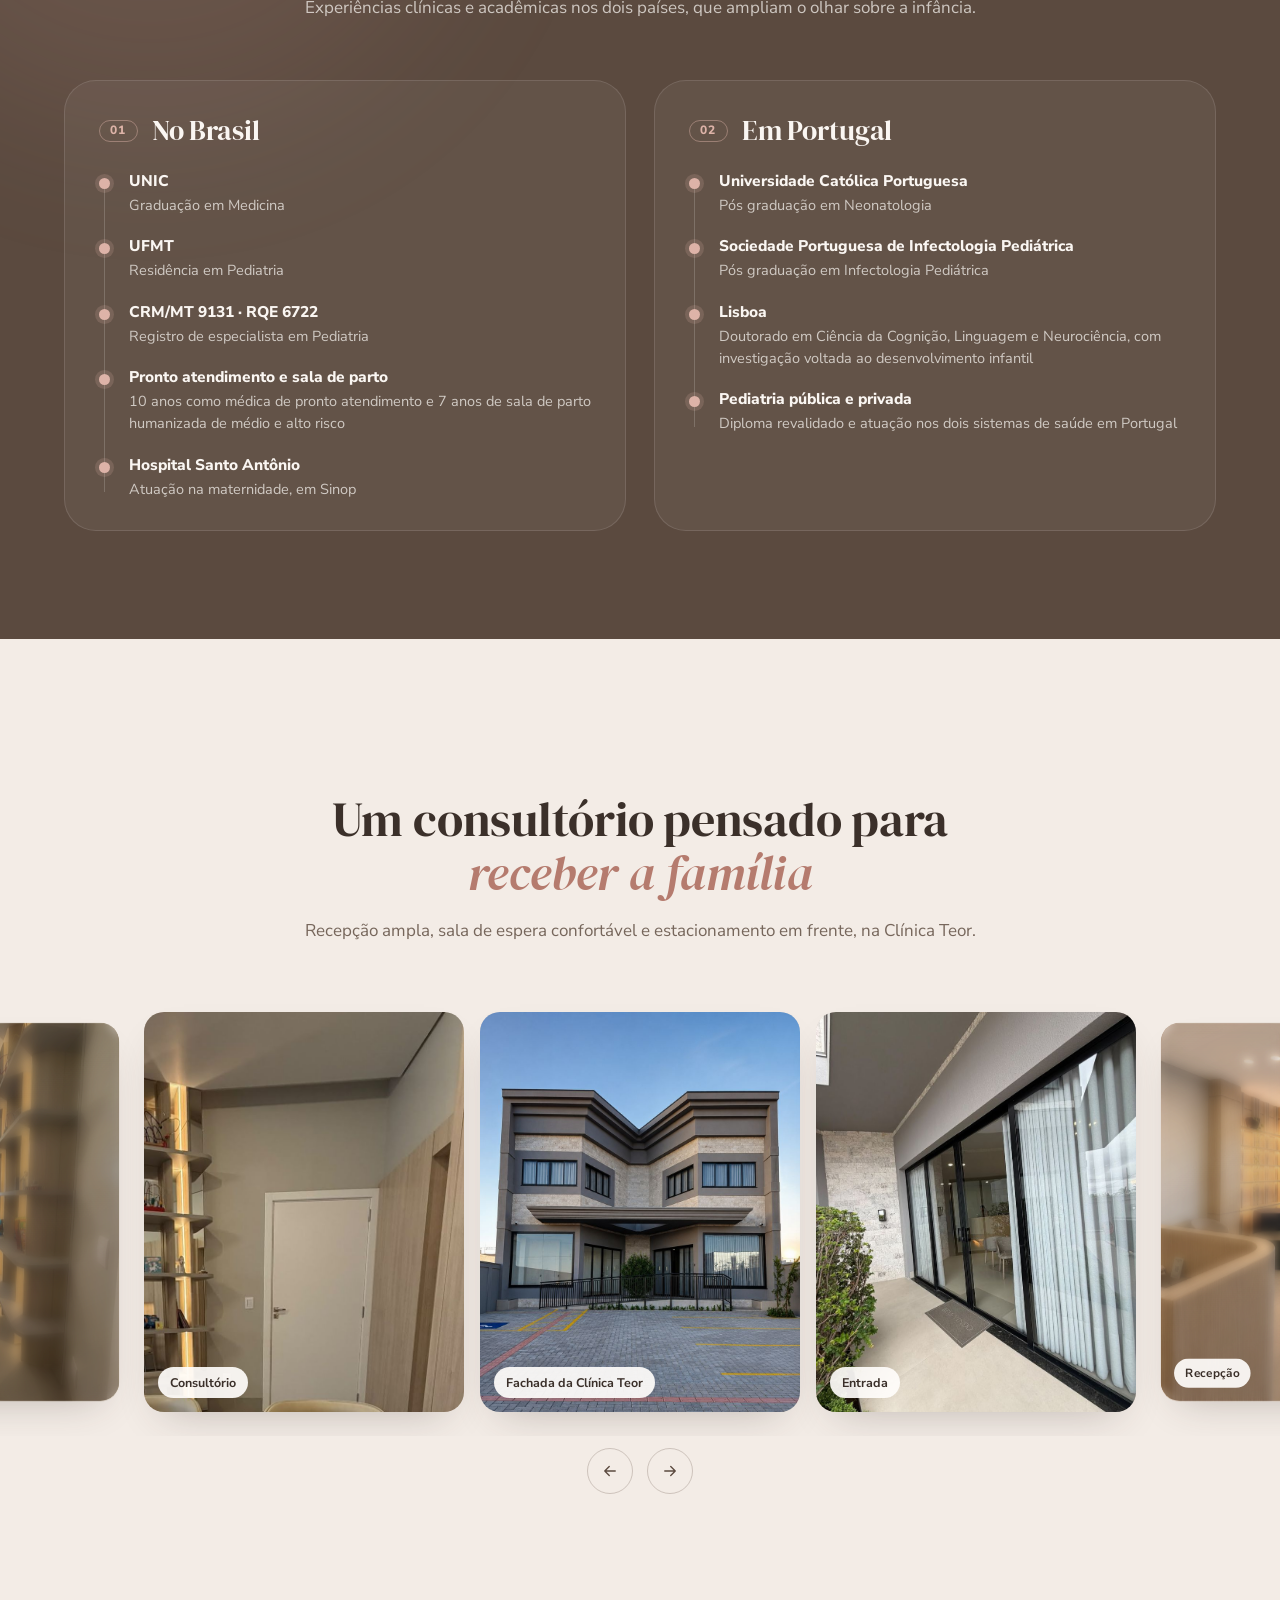
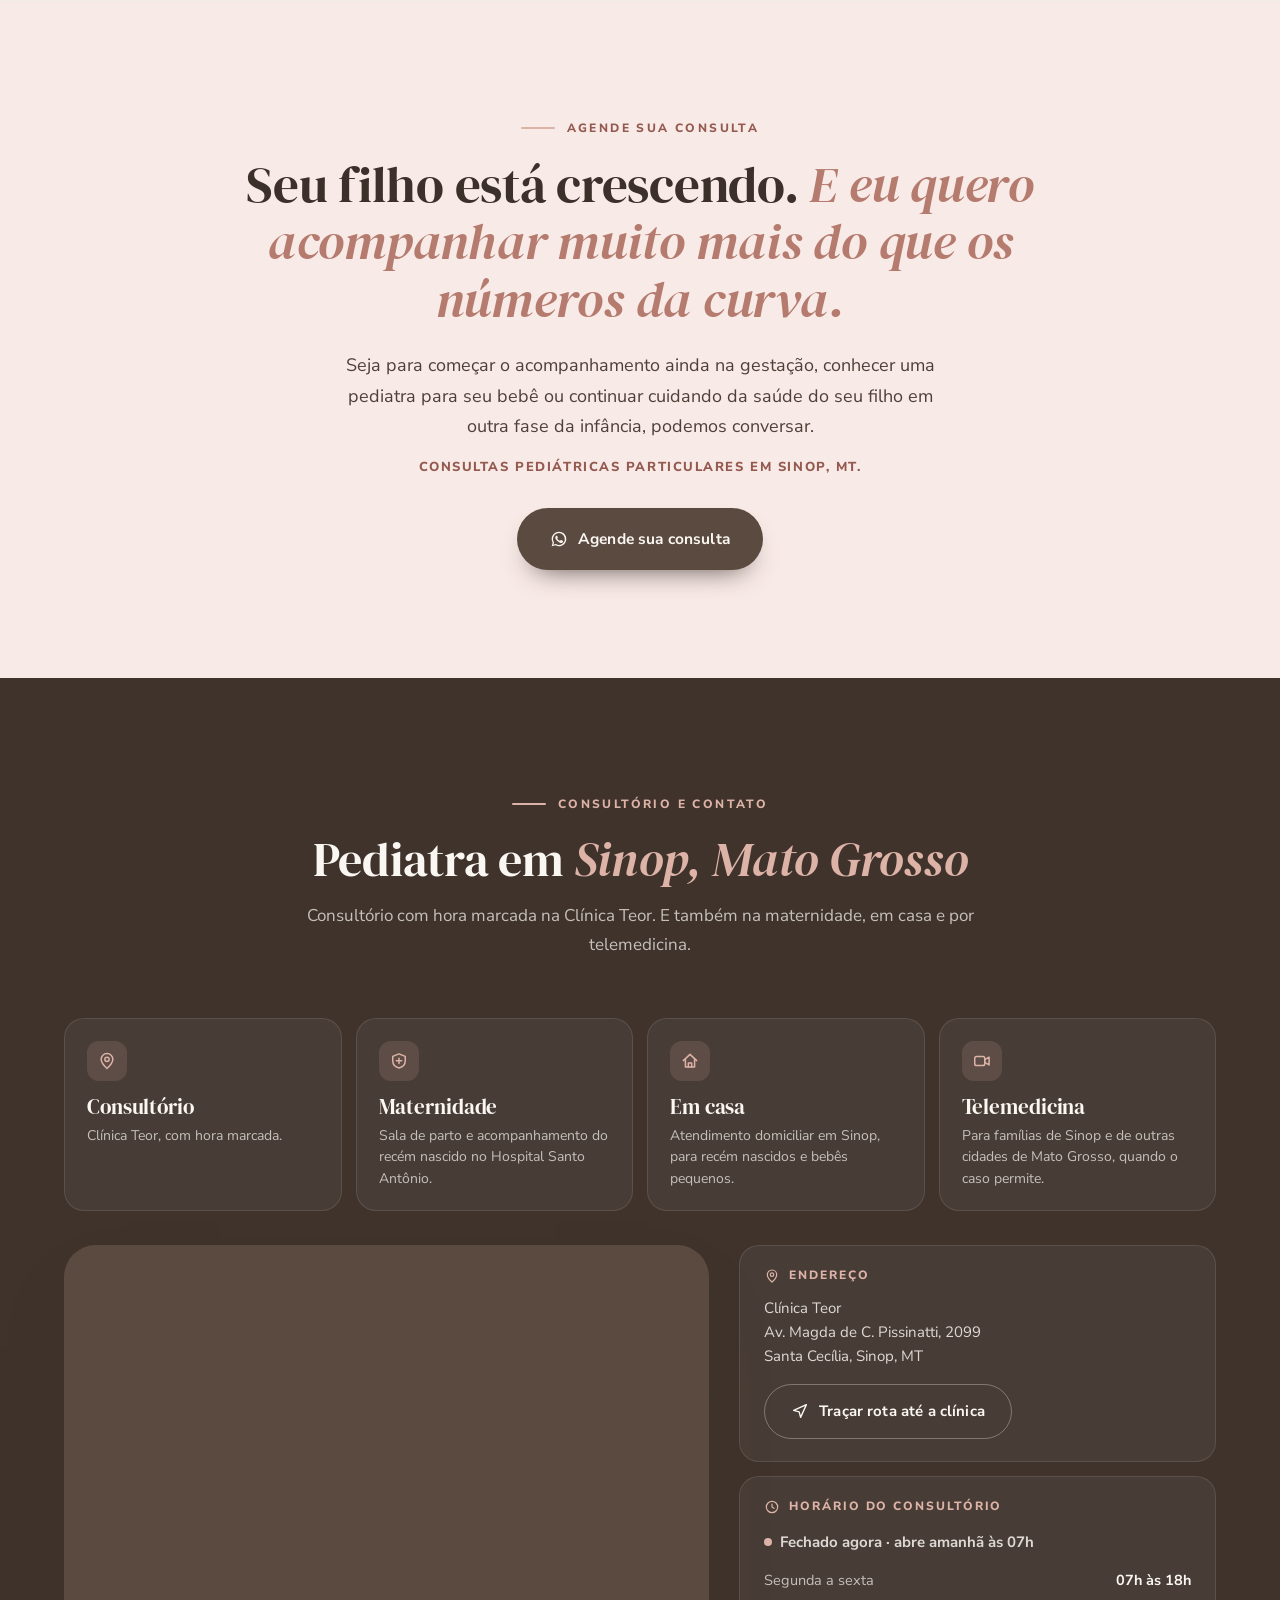
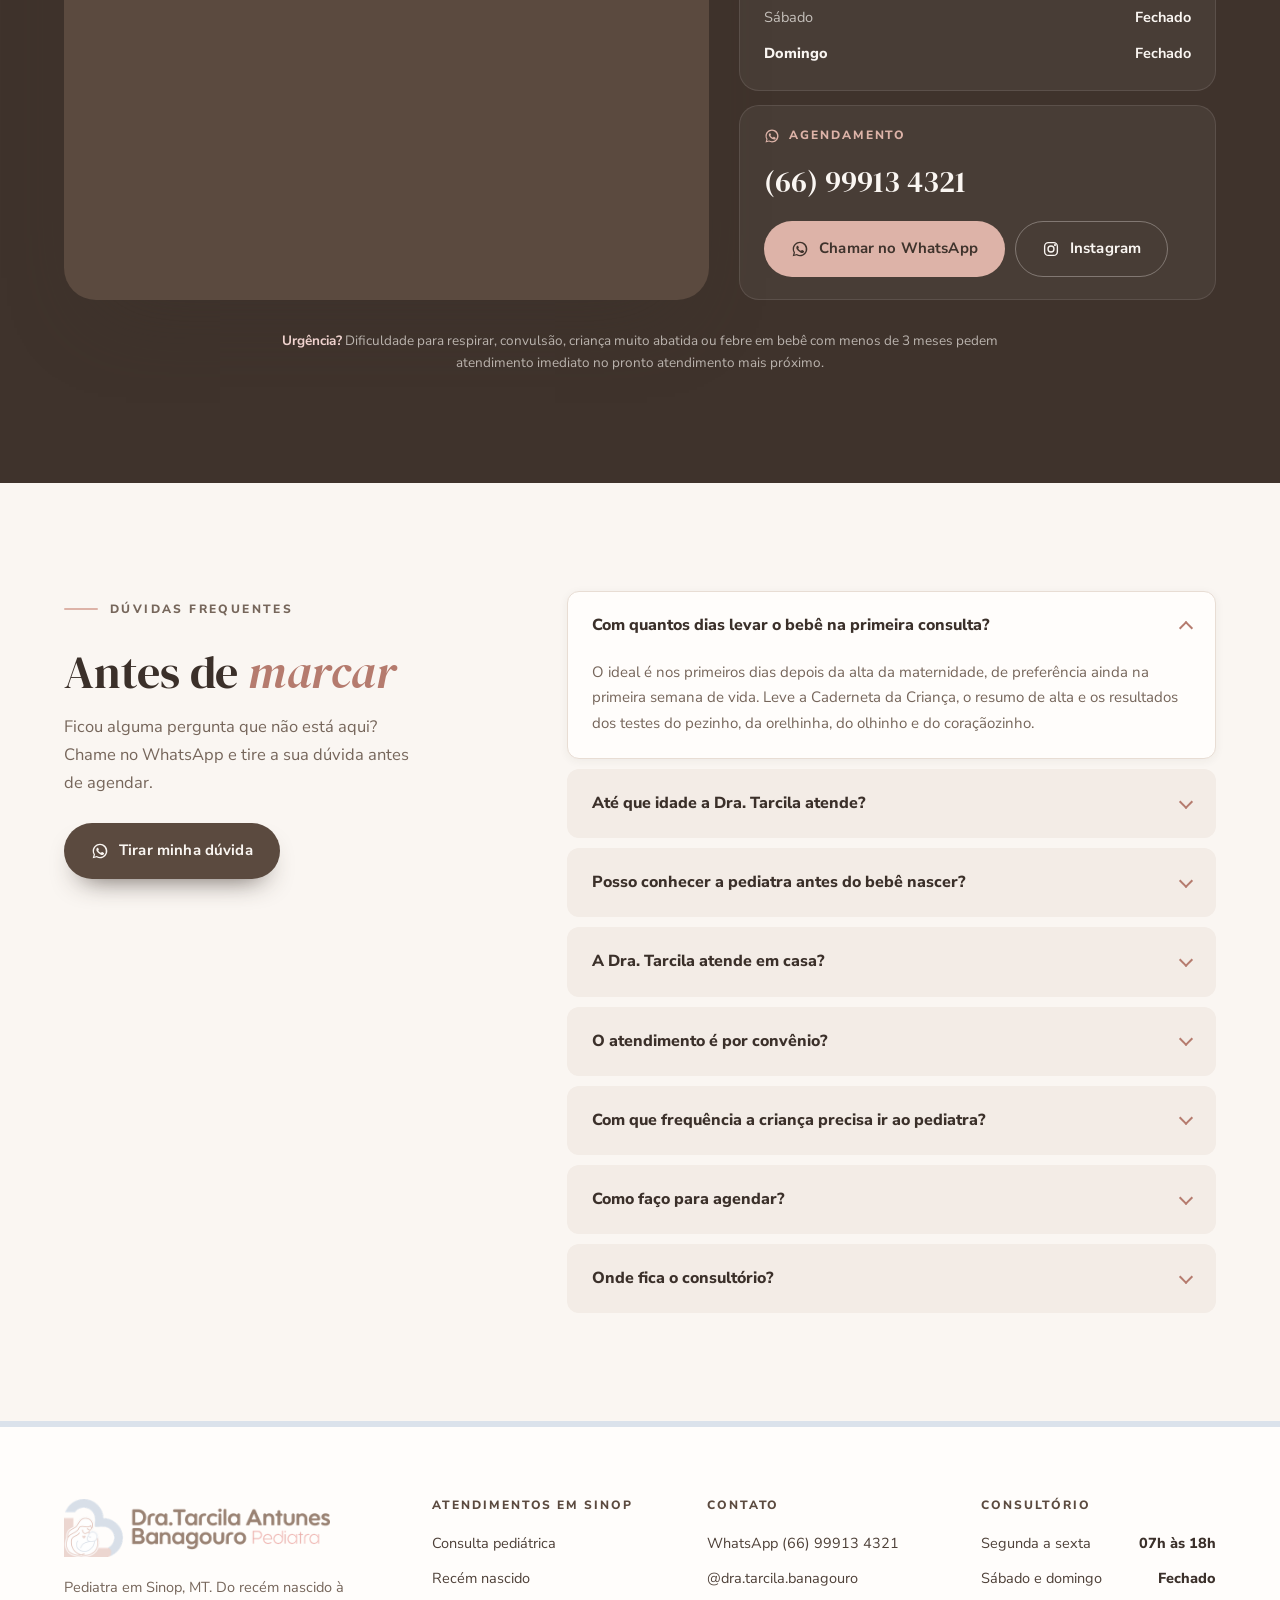
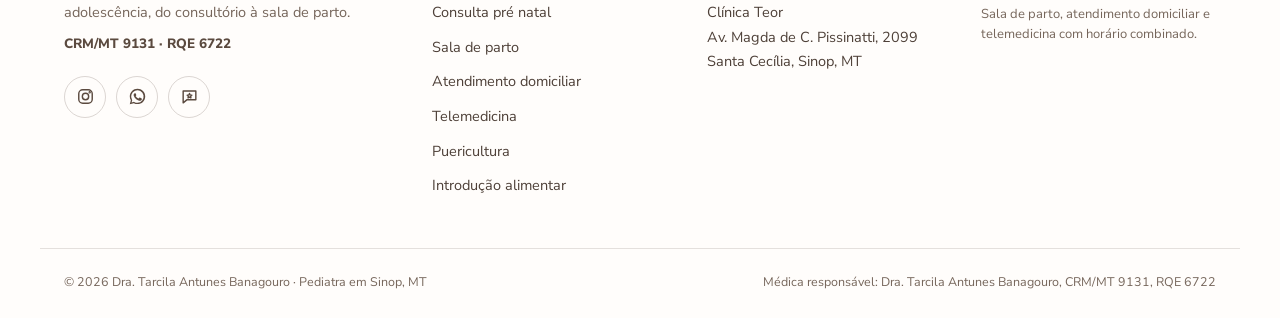
==== commit 9a5d6469: "Nova copy da home: Pediatria Alem do Peso e da Medida na primeira dobra, consulta na segunda, acompa" ====
--- a/index.html
+++ b/index.html
@@ -4,7 +4,7 @@
 <meta charset="utf-8">
 <meta name="viewport" content="width=device-width, initial-scale=1, viewport-fit=cover">
 <title>Pediatra em Sinop MT | Dra. Tarcila Antunes Banagouro</title>
-<meta name="description" content="Pediatra em Sinop, MT. Consulta pediátrica, recém nascido, pré natal, sala de parto, atendimento em casa e telemedicina. CRM/MT 9131.">
+<meta name="description" content="Pediatra em Sinop, MT. Pediatria além do peso e da medida, do nascimento à adolescência. Consulta, pré natal, sala de parto, atendimento em casa e telemedicina. CRM/MT 9131.">
 <meta name="robots" content="noindex, nofollow">
 <link rel="canonical" href="https://www.dratarcilabanagouro.com.br/">
 <meta name="geo.region" content="BR-MT">
@@ -14,7 +14,7 @@
 <meta property="og:locale" content="pt_BR">
 <meta property="og:site_name" content="Dra. Tarcila Antunes Banagouro">
 <meta property="og:title" content="Pediatra em Sinop MT | Dra. Tarcila Antunes Banagouro">
-<meta property="og:description" content="Pediatra em Sinop, MT. Consulta pediátrica, recém nascido, pré natal, sala de parto, atendimento em casa e telemedicina. CRM/MT 9131.">
+<meta property="og:description" content="Pediatra em Sinop, MT. Pediatria além do peso e da medida, do nascimento à adolescência. Consulta, pré natal, sala de parto, atendimento em casa e telemedicina. CRM/MT 9131.">
 <meta property="og:url" content="https://www.dratarcilabanagouro.com.br/">
 <meta property="og:image" content="https://www.dratarcilabanagouro.com.br/assets/img/og.jpg">
 <meta property="og:image:width" content="1200">
@@ -27,7 +27,7 @@
 <link rel="preconnect" href="https://fonts.gstatic.com" crossorigin>
 <link rel="stylesheet" href="https://fonts.googleapis.com/css2?family=DM+Serif+Display:ital@0;1&family=Nunito+Sans:opsz,wght@6..12,400;6..12,600;6..12,700;6..12,800&display=swap">
 <link rel="preload" as="image" href="/assets/img/bebe-hero-poster.jpg" fetchpriority="high">
-<link rel="stylesheet" href="/assets/style.css?v=022db6f0">
+<link rel="stylesheet" href="/assets/style.css?v=03d309ae">
 <script>document.documentElement.classList.add('js')</script>
 <script type="application/ld+json">{"@context": "https://schema.org", "@type": "Physician", "@id": "https://www.dratarcilabanagouro.com.br/#dra-tarcila", "name": "Dra. Tarcila Antunes Banagouro", "medicalSpecialty": "Pediatric", "description": "Pediatra em Sinop, MT. Consulta pediátrica, recém nascido, puericultura, consulta pré natal, sala de parto, atendimento domiciliar e telemedicina.", "url": "https://www.dratarcilabanagouro.com.br/", "image": "https://www.dratarcilabanagouro.com.br/assets/img/dra-tarcila-pediatra-sinop.jpg", "logo": "https://www.dratarcilabanagouro.com.br/assets/img/logo-simbolo.png", "telephone": "+5566999134321", "priceRange": "$$$", "address": {"@type": "PostalAddress", "streetAddress": "Av. Magda de C. Pissinatti, 2099, Clínica Teor", "addressLocality": "Sinop", "addressRegion": "MT", "postalCode": "78555-440", "addressCountry": "BR"}, "geo": {"@type": "GeoCoordinates", "latitude": -11.834095, "longitude": -55.535219}, "openingHoursSpecification": [{"@type": "OpeningHoursSpecification", "dayOfWeek": ["Monday", "Tuesday", "Wednesday", "Thursday", "Friday"], "opens": "07:00", "closes": "18:00"}], "areaServed": [{"@type": "City", "name": "Sinop"}, {"@type": "State", "name": "Mato Grosso"}], "hospitalAffiliation": {"@type": "Hospital", "name": "Hospital Santo Antônio", "address": {"@type": "PostalAddress", "addressLocality": "Sinop", "addressRegion": "MT", "addressCountry": "BR"}}, "alumniOf": [{"@type": "CollegeOrUniversity", "name": "UNIC"}, {"@type": "CollegeOrUniversity", "name": "Universidade Federal de Mato Grosso"}, {"@type": "CollegeOrUniversity", "name": "Universidade Católica Portuguesa"}], "availableService": [{"@type": "MedicalProcedure", "name": "Consulta Pediátrica"}, {"@type": "MedicalProcedure", "name": "Consulta do Recém Nascido"}, {"@type": "MedicalProcedure", "name": "Consulta Pediátrica Pré Natal"}, {"@type": "MedicalProcedure", "name": "Assistência em Sala de Parto"}, {"@type": "MedicalProcedure", "name": "Atendimento Pediátrico Domiciliar"}, {"@type": "MedicalProcedure", "name": "Telemedicina"}, {"@type": "MedicalProcedure", "name": "Puericultura"}, {"@type": "MedicalProcedure", "name": "Introdução Alimentar"}], "hasMap": "https://www.google.com/maps?cid=4104804225488390202", "sameAs": ["https://www.instagram.com/dra.tarcila.banagouro/", "https://www.google.com/maps?cid=4104804225488390202"], "isAcceptingNewPatients": true, "paymentAccepted": "Particular"}</script>
 <script type="application/ld+json">{"@context": "https://schema.org", "@type": "FAQPage", "mainEntity": [{"@type": "Question", "name": "Com quantos dias levar o bebê na primeira consulta?", "acceptedAnswer": {"@type": "Answer", "text": "O ideal é nos primeiros dias depois da alta da maternidade, de preferência ainda na primeira semana de vida. Leve a Caderneta da Criança, o resumo de alta e os resultados dos testes do pezinho, da orelhinha, do olhinho e do coraçãozinho."}}, {"@type": "Question", "name": "Até que idade a Dra. Tarcila atende?", "acceptedAnswer": {"@type": "Answer", "text": "Do recém nascido à adolescência. O intervalo entre as consultas muda com a idade, e a Dra. Tarcila combina com a família quando será o próximo retorno."}}, {"@type": "Question", "name": "Posso conhecer a pediatra antes do bebê nascer?", "acceptedAnswer": {"@type": "Answer", "text": "Pode e deve. A consulta pediátrica pré natal acontece ainda na gestação, de preferência no terceiro trimestre, e é nela que se combina a assistência em sala de parto."}}, {"@type": "Question", "name": "A Dra. Tarcila atende em casa?", "acceptedAnswer": {"@type": "Answer", "text": "Sim. O atendimento domiciliar é feito em Sinop e é especialmente indicado para recém nascidos e bebês pequenos."}}, {"@type": "Question", "name": "O atendimento é por convênio?", "acceptedAnswer": {"@type": "Answer", "text": "O atendimento é particular. É essa escolha que permite consultas com hora marcada e tempo de verdade para cada família. As formas de pagamento são informadas pelo WhatsApp."}}, {"@type": "Question", "name": "Com que frequência a criança precisa ir ao pediatra?", "acceptedAnswer": {"@type": "Answer", "text": "No primeiro ano de vida as consultas são mais frequentes, porque o bebê muda muito de um mês para o outro. A partir do segundo ano os retornos ficam mais espaçados."}}, {"@type": "Question", "name": "Como faço para agendar?", "acceptedAnswer": {"@type": "Answer", "text": "Pelo WhatsApp (66) 99913 4321. O atendimento é com hora marcada, para que cada consulta tenha o tempo de que precisa."}}, {"@type": "Question", "name": "Onde fica o consultório?", "acceptedAnswer": {"@type": "Answer", "text": "Na Clínica Teor, Av. Magda de C. Pissinatti, 2099, bairro Santa Cecília, em Sinop. Há estacionamento em frente à clínica."}}]}</script>
@@ -77,7 +77,7 @@
         <button class="sub-toggle" type="button" aria-expanded="false" aria-controls="sub-atend" aria-label="Mostrar todos os atendimentos"><svg class="ic" aria-hidden="true" focusable="false"><use href="#i-chev"></use></svg></button>
         <div class="sub" id="sub-atend"><a href="/consulta/"><svg class="ic" aria-hidden="true" focusable="false"><use href="#i-steth"></use></svg><span>Consulta pediátrica</span></a><a href="/bebe/"><svg class="ic" aria-hidden="true" focusable="false"><use href="#i-heart"></use></svg><span>Recém nascido</span></a><a href="/prenatal/"><svg class="ic" aria-hidden="true" focusable="false"><use href="#i-prenatal"></use></svg><span>Consulta pré natal</span></a><a href="/parto/"><svg class="ic" aria-hidden="true" focusable="false"><use href="#i-assist"></use></svg><span>Sala de parto</span></a><a href="/domiciliar/"><svg class="ic" aria-hidden="true" focusable="false"><use href="#i-home"></use></svg><span>Atendimento domiciliar</span></a><a href="/telemedicina/"><svg class="ic" aria-hidden="true" focusable="false"><use href="#i-video"></use></svg><span>Telemedicina</span></a><a href="/puericultura/"><svg class="ic" aria-hidden="true" focusable="false"><use href="#i-grow"></use></svg><span>Puericultura</span></a><a href="/alimentacao/"><svg class="ic" aria-hidden="true" focusable="false"><use href="#i-bowl"></use></svg><span>Introdução alimentar</span></a></div>
       </div>
-      <a class="nav-link" href="/#gestantes">Gestantes</a>
+      <a class="nav-link" href="/#acompanhamento">Acompanhamento</a>
       <a class="nav-link" href="/#sobre">Sobre</a>
       <a class="nav-link" href="/#espaco">Consultório</a>
       <a class="nav-link" href="/#contato">Contato</a>
@@ -93,11 +93,12 @@
   <div class="wrap hero-in">
     <div class="hero-copy">
       <div class="hero-id reveal"><img src="/assets/img/dra-tarcila-pediatra-sinop.jpg" alt="" width="780" height="975"><span><b>Dra. Tarcila Antunes Banagouro</b><small>Pediatra · CRM/MT 9131 · RQE 6722</small></span></div>
-      <h1 class="reveal"><span class="h1-kw">Pediatra em Sinop, MT<span class="sr">. </span></span>Os primeiros meses são cheios de dúvidas. <em>Você não precisa passar por eles sozinha.</em></h1>
-      <p class="lede reveal d2">Uma pediatra que acompanha seu filho de perto, examina com calma, ouve o que você percebe em casa e explica cada orientação com clareza. Da sala de parto à adolescência, com hora marcada na Clínica Teor.</p>
+      <h1 class="reveal"><span class="h1-kw">Pediatra em Sinop, MT<span class="sr">. </span></span>Pediatria <em>Além do Peso e da Medida.</em></h1>
+      <p class="hero-promise reveal d1">Do nascimento à adolescência, um acompanhamento que olha para seu filho por inteiro.</p>
+      <p class="lede reveal d2">Crescimento, alimentação, sono, desenvolvimento, comportamento e tudo o que faz parte da vida do seu filho também têm espaço na minha consulta.</p>
       <div class="hero-cta reveal d3">
-        <a class="btn btn-1 btn-lg" href="https://wa.me/5566999134321?text=Ol%C3%A1%21%20Vim%20pelo%20site%20e%20gostaria%20de%20agendar%20uma%20consulta%20com%20a%20Dra.%20Tarcila." target="_blank" rel="noopener"><svg class="ic fill" aria-hidden="true" focusable="false"><use href="#i-wa"></use></svg>Agendar pelo WhatsApp</a>
-        <a class="btn btn-ghost btn-lg" href="#atendimentos">Conhecer os atendimentos</a>
+        <a class="btn btn-1 btn-lg" href="https://wa.me/5566999134321?text=Ol%C3%A1%21%20Vim%20pelo%20site%20e%20gostaria%20de%20agendar%20uma%20consulta%20com%20a%20Dra.%20Tarcila." target="_blank" rel="noopener"><svg class="ic fill" aria-hidden="true" focusable="false"><use href="#i-wa"></use></svg>Agende uma consulta</a>
+        <a class="btn btn-ghost btn-lg" href="#consulta-alem">Como é a consulta</a>
       </div>
       <ul class="hero-badges reveal d4">
         <li><svg class="ic" aria-hidden="true" focusable="false"><use href="#i-check"></use></svg>Atendimento particular</li>
@@ -123,6 +124,124 @@
 </section>
 
 <div class="marquee" aria-hidden="true"><div class="marquee-track"><span>Consulta pediátrica</span><svg class="mq-heart" viewBox="0 0 24 24" aria-hidden="true"><path d="M12 20s-7.5-4.6-7.5-10.2A4.2 4.2 0 0 1 12 7.2a4.2 4.2 0 0 1 7.5 2.6C19.5 15.4 12 20 12 20z"/></svg><span>Recém nascido</span><svg class="mq-heart" viewBox="0 0 24 24" aria-hidden="true"><path d="M12 20s-7.5-4.6-7.5-10.2A4.2 4.2 0 0 1 12 7.2a4.2 4.2 0 0 1 7.5 2.6C19.5 15.4 12 20 12 20z"/></svg><span>Consulta pré natal</span><svg class="mq-heart" viewBox="0 0 24 24" aria-hidden="true"><path d="M12 20s-7.5-4.6-7.5-10.2A4.2 4.2 0 0 1 12 7.2a4.2 4.2 0 0 1 7.5 2.6C19.5 15.4 12 20 12 20z"/></svg><span>Sala de parto</span><svg class="mq-heart" viewBox="0 0 24 24" aria-hidden="true"><path d="M12 20s-7.5-4.6-7.5-10.2A4.2 4.2 0 0 1 12 7.2a4.2 4.2 0 0 1 7.5 2.6C19.5 15.4 12 20 12 20z"/></svg><span>Atendimento domiciliar</span><svg class="mq-heart" viewBox="0 0 24 24" aria-hidden="true"><path d="M12 20s-7.5-4.6-7.5-10.2A4.2 4.2 0 0 1 12 7.2a4.2 4.2 0 0 1 7.5 2.6C19.5 15.4 12 20 12 20z"/></svg><span>Telemedicina</span><svg class="mq-heart" viewBox="0 0 24 24" aria-hidden="true"><path d="M12 20s-7.5-4.6-7.5-10.2A4.2 4.2 0 0 1 12 7.2a4.2 4.2 0 0 1 7.5 2.6C19.5 15.4 12 20 12 20z"/></svg><span>Puericultura</span><svg class="mq-heart" viewBox="0 0 24 24" aria-hidden="true"><path d="M12 20s-7.5-4.6-7.5-10.2A4.2 4.2 0 0 1 12 7.2a4.2 4.2 0 0 1 7.5 2.6C19.5 15.4 12 20 12 20z"/></svg><span>Introdução alimentar</span><svg class="mq-heart" viewBox="0 0 24 24" aria-hidden="true"><path d="M12 20s-7.5-4.6-7.5-10.2A4.2 4.2 0 0 1 12 7.2a4.2 4.2 0 0 1 7.5 2.6C19.5 15.4 12 20 12 20z"/></svg><span>Pediatria além do peso e da medida</span><svg class="mq-heart" viewBox="0 0 24 24" aria-hidden="true"><path d="M12 20s-7.5-4.6-7.5-10.2A4.2 4.2 0 0 1 12 7.2a4.2 4.2 0 0 1 7.5 2.6C19.5 15.4 12 20 12 20z"/></svg><span>Consulta pediátrica</span><svg class="mq-heart" viewBox="0 0 24 24" aria-hidden="true"><path d="M12 20s-7.5-4.6-7.5-10.2A4.2 4.2 0 0 1 12 7.2a4.2 4.2 0 0 1 7.5 2.6C19.5 15.4 12 20 12 20z"/></svg><span>Recém nascido</span><svg class="mq-heart" viewBox="0 0 24 24" aria-hidden="true"><path d="M12 20s-7.5-4.6-7.5-10.2A4.2 4.2 0 0 1 12 7.2a4.2 4.2 0 0 1 7.5 2.6C19.5 15.4 12 20 12 20z"/></svg><span>Consulta pré natal</span><svg class="mq-heart" viewBox="0 0 24 24" aria-hidden="true"><path d="M12 20s-7.5-4.6-7.5-10.2A4.2 4.2 0 0 1 12 7.2a4.2 4.2 0 0 1 7.5 2.6C19.5 15.4 12 20 12 20z"/></svg><span>Sala de parto</span><svg class="mq-heart" viewBox="0 0 24 24" aria-hidden="true"><path d="M12 20s-7.5-4.6-7.5-10.2A4.2 4.2 0 0 1 12 7.2a4.2 4.2 0 0 1 7.5 2.6C19.5 15.4 12 20 12 20z"/></svg><span>Atendimento domiciliar</span><svg class="mq-heart" viewBox="0 0 24 24" aria-hidden="true"><path d="M12 20s-7.5-4.6-7.5-10.2A4.2 4.2 0 0 1 12 7.2a4.2 4.2 0 0 1 7.5 2.6C19.5 15.4 12 20 12 20z"/></svg><span>Telemedicina</span><svg class="mq-heart" viewBox="0 0 24 24" aria-hidden="true"><path d="M12 20s-7.5-4.6-7.5-10.2A4.2 4.2 0 0 1 12 7.2a4.2 4.2 0 0 1 7.5 2.6C19.5 15.4 12 20 12 20z"/></svg><span>Puericultura</span><svg class="mq-heart" viewBox="0 0 24 24" aria-hidden="true"><path d="M12 20s-7.5-4.6-7.5-10.2A4.2 4.2 0 0 1 12 7.2a4.2 4.2 0 0 1 7.5 2.6C19.5 15.4 12 20 12 20z"/></svg><span>Introdução alimentar</span><svg class="mq-heart" viewBox="0 0 24 24" aria-hidden="true"><path d="M12 20s-7.5-4.6-7.5-10.2A4.2 4.2 0 0 1 12 7.2a4.2 4.2 0 0 1 7.5 2.6C19.5 15.4 12 20 12 20z"/></svg><span>Pediatria além do peso e da medida</span><svg class="mq-heart" viewBox="0 0 24 24" aria-hidden="true"><path d="M12 20s-7.5-4.6-7.5-10.2A4.2 4.2 0 0 1 12 7.2a4.2 4.2 0 0 1 7.5 2.6C19.5 15.4 12 20 12 20z"/></svg></div></div>
+
+<section class="section consulta-alem" id="consulta-alem">
+  <div class="wrap">
+    <div class="alem-in">
+      <div class="alem-copy">
+        <p class="kicker reveal">A consulta</p>
+        <h2 class="reveal d1">Na minha consulta, seu filho não vem só para <em>pesar e medir.</em></h2>
+        <p class="reveal d2">Claro que eu acompanho o crescimento, examino, avalio o desenvolvimento e vejo se está tudo bem com a saúde dele.</p>
+        <p class="reveal d2">Mas também quero saber como ele dorme, como come, do que gosta de brincar, o que mudou na rotina e o que você tem observado em casa.</p>
+        <p class="reveal d3">Porque muitas coisas importantes sobre seu filho acontecem longe do consultório.</p>
+        <p class="alem-fecho reveal d3">É assim que eu pratico a Pediatria Além do Peso e da Medida.</p>
+      </div>
+      <div class="alem-lados">
+        <div class="lado reveal">
+          <span class="lado-tag">No consultório</span>
+          <h3>O que eu acompanho</h3>
+          <ul>
+            <li><svg class="ic" aria-hidden="true" focusable="false"><use href="#i-check"></use></svg>O crescimento</li>
+            <li><svg class="ic" aria-hidden="true" focusable="false"><use href="#i-check"></use></svg>O exame</li>
+            <li><svg class="ic" aria-hidden="true" focusable="false"><use href="#i-check"></use></svg>O desenvolvimento</li>
+            <li><svg class="ic" aria-hidden="true" focusable="false"><use href="#i-check"></use></svg>A saúde dele</li>
+          </ul>
+        </div>
+        <div class="lado lado-2 reveal d1">
+          <span class="lado-tag">Além dos números</span>
+          <h3>O que eu também quero saber</h3>
+          <ul>
+            <li><svg class="ic" aria-hidden="true" focusable="false"><use href="#i-heart"></use></svg>Como ele dorme</li>
+            <li><svg class="ic" aria-hidden="true" focusable="false"><use href="#i-heart"></use></svg>Como ele come</li>
+            <li><svg class="ic" aria-hidden="true" focusable="false"><use href="#i-heart"></use></svg>Do que gosta de brincar</li>
+            <li><svg class="ic" aria-hidden="true" focusable="false"><use href="#i-heart"></use></svg>O que mudou na rotina</li>
+            <li><svg class="ic" aria-hidden="true" focusable="false"><use href="#i-heart"></use></svg>O que você tem observado em casa</li>
+          </ul>
+        </div>
+      </div>
+    </div>
+    <div class="alem-temas">
+      <header class="sec-head">
+      <p class="kicker reveal">Na consulta</p>
+      <h2 class="reveal d1">O que também faz parte do <em>acompanhamento</em></h2>
+      <p class="sec-sub reveal d2">Além do exame, cada consulta abre espaço para o que a família vive em casa.</p>
+    </header>
+      <div class="temas">
+      <div class="tema reveal d0">
+        <span class="tema-n">01</span>
+        <h3>Febre, gripes e viroses</h3>
+        <p>Avaliação e orientação para cuidar em casa com segurança.</p>
+        <a href="https://wa.me/5566999134321?text=Ol%C3%A1%21%20Vim%20pelo%20site%20e%20gostaria%20de%20saber%20mais%20sobre%20febre%2C%20gripes%20e%20viroses%20com%20a%20Dra.%20Tarcila." target="_blank" rel="noopener">Perguntar sobre isso <svg class="ic" aria-hidden="true" focusable="false"><use href="#i-arrow"></use></svg></a>
+      </div>
+      <div class="tema reveal d1">
+        <span class="tema-n">02</span>
+        <h3>Crescimento e desenvolvimento</h3>
+        <p>Marcos esperados para cada idade, acompanhados de perto.</p>
+        <a href="https://wa.me/5566999134321?text=Ol%C3%A1%21%20Vim%20pelo%20site%20e%20gostaria%20de%20saber%20mais%20sobre%20crescimento%20e%20desenvolvimento%20com%20a%20Dra.%20Tarcila." target="_blank" rel="noopener">Perguntar sobre isso <svg class="ic" aria-hidden="true" focusable="false"><use href="#i-arrow"></use></svg></a>
+      </div>
+      <div class="tema reveal d2">
+        <span class="tema-n">03</span>
+        <h3>Sono do bebê e da criança</h3>
+        <p>Rotina e hábitos que ajudam a família inteira a dormir.</p>
+        <a href="https://wa.me/5566999134321?text=Ol%C3%A1%21%20Vim%20pelo%20site%20e%20gostaria%20de%20saber%20mais%20sobre%20sono%20do%20beb%C3%AA%20com%20a%20Dra.%20Tarcila." target="_blank" rel="noopener">Perguntar sobre isso <svg class="ic" aria-hidden="true" focusable="false"><use href="#i-arrow"></use></svg></a>
+      </div>
+      <div class="tema reveal d0">
+        <span class="tema-n">04</span>
+        <h3>Orientação sobre vacinas</h3>
+        <p>Caderneta em dia, com explicação de cada dose.</p>
+        <a href="https://wa.me/5566999134321?text=Ol%C3%A1%21%20Vim%20pelo%20site%20e%20gostaria%20de%20saber%20mais%20sobre%20vacinas%20com%20a%20Dra.%20Tarcila." target="_blank" rel="noopener">Perguntar sobre isso <svg class="ic" aria-hidden="true" focusable="false"><use href="#i-arrow"></use></svg></a>
+      </div>
+      <div class="tema reveal d1">
+        <span class="tema-n">05</span>
+        <h3>Consulta do adolescente</h3>
+        <p>Puberdade, alimentação, telas e saúde emocional.</p>
+        <a href="https://wa.me/5566999134321?text=Ol%C3%A1%21%20Vim%20pelo%20site%20e%20gostaria%20de%20saber%20mais%20sobre%20consulta%20do%20adolescente%20com%20a%20Dra.%20Tarcila." target="_blank" rel="noopener">Perguntar sobre isso <svg class="ic" aria-hidden="true" focusable="false"><use href="#i-arrow"></use></svg></a>
+      </div>
+      <div class="tema reveal d2">
+        <span class="tema-n">06</span>
+        <h3>Amamentação e desmame</h3>
+        <p>Orientação sobre amamentação, desmame e introdução de novos hábitos alimentares.</p>
+        <a href="https://wa.me/5566999134321?text=Ol%C3%A1%21%20Vim%20pelo%20site%20e%20gostaria%20de%20saber%20mais%20sobre%20amamenta%C3%A7%C3%A3o%20e%20desmame%20com%20a%20Dra.%20Tarcila." target="_blank" rel="noopener">Perguntar sobre isso <svg class="ic" aria-hidden="true" focusable="false"><use href="#i-arrow"></use></svg></a>
+      </div>
+      </div>
+      <p class="fineprint">A indicação de qualquer conduta depende de consulta médica e avaliação individual.</p>
+    </div>
+  </div>
+</section>
+
+<section class="section gestantes" id="acompanhamento">
+  <div class="wrap gest-in">
+    <div class="gest-copy">
+      <p class="kicker reveal">Acompanhamento</p>
+      <h2 class="reveal d1">Você pode conhecer a pediatra do seu bebê <em>antes mesmo de ele nascer.</em></h2>
+      <p class="reveal d2">E continuar contando com ela enquanto seu filho cresce.</p>
+      <blockquote class="quote reveal d3">
+        <p>A Pediatria acompanha seu filho enquanto ele cresce. E a nossa relação pode começar ainda na gestação.</p>
+      </blockquote>
+      <a class="btn btn-1 reveal d4" href="https://wa.me/5566999134321?text=Ol%C3%A1%21%20Vim%20pelo%20site%20e%20gostaria%20de%20entender%20como%20funciona%20o%20acompanhamento%20da%20Dra.%20Tarcila." target="_blank" rel="noopener"><svg class="ic fill" aria-hidden="true" focusable="false"><use href="#i-wa"></use></svg>Conversar pelo WhatsApp</a>
+    </div>
+    <ol class="jornada">
+      <li class="etapa reveal">
+        <span class="etapa-n">1</span>
+        <h3>Na gestação</h3>
+        <p>Podemos conversar sobre a chegada do bebê, os primeiros cuidados, amamentação e as dúvidas que já aparecem antes do nascimento.</p>
+        <div class="etapa-links"><a href="/prenatal/">Consulta pré natal <svg class="ic" aria-hidden="true" focusable="false"><use href="#i-arrow"></use></svg></a></div>
+      </li>
+      <li class="etapa reveal d1">
+        <span class="etapa-n">2</span>
+        <h3>No nascimento e nos primeiros dias</h3>
+        <p>Acompanhamos essa fase de adaptação, a alimentação, o ganho de peso, o sono e os cuidados que começam quando o bebê chega em casa.</p>
+        <div class="etapa-links"><a href="/bebe/">Recém nascido <svg class="ic" aria-hidden="true" focusable="false"><use href="#i-arrow"></use></svg></a><a href="/parto/">Sala de parto <svg class="ic" aria-hidden="true" focusable="false"><use href="#i-arrow"></use></svg></a></div>
+      </li>
+      <li class="etapa reveal d2">
+        <span class="etapa-n">3</span>
+        <h3>Durante a infância e a adolescência</h3>
+        <p>O acompanhamento continua com o crescimento, desenvolvimento, vacinação, alimentação, comportamento e as mudanças de cada idade.</p>
+        <div class="etapa-links"><a href="/consulta/">Consulta pediátrica <svg class="ic" aria-hidden="true" focusable="false"><use href="#i-arrow"></use></svg></a></div>
+      </li>
+    </ol>
+  </div>
+</section>
 
 <section class="section atend" id="atendimentos">
   <div class="wrap">
@@ -187,45 +306,6 @@
       </article>
     </div>
   </div>
-</section>
-
-<section class="section gestantes" id="gestantes">
-  <div class="wrap gest-in">
-    <div class="gest-copy">
-      <p class="kicker reveal">Para gestantes</p>
-      <h2 class="reveal d1">Você não precisa conhecer a pediatra do seu bebê <em>só depois que ele nasce.</em></h2>
-      <p class="reveal d2">O nascimento do seu bebê não precisa ser o primeiro encontro com a pediatra que estará ali com vocês. O acompanhamento começa antes: quando a Dra. Tarcila conhece a sua gestação, as suas expectativas e aquilo que importa para a sua família nesse nascimento.</p>
-      <blockquote class="quote reveal d3">
-        <p>Quando chega o grande dia, eu não estou entrando apenas em uma sala de parto. Estou chegando para acompanhar uma história que eu já conheço.</p>
-        <cite>Dra. Tarcila Antunes Banagouro</cite>
-      </blockquote>
-      <a class="btn btn-1 reveal d4" href="https://wa.me/5566999134321?text=Ol%C3%A1%21%20Estou%20gestante%20e%20gostaria%20de%20entender%20como%20funciona%20o%20acompanhamento%20da%20Dra.%20Tarcila%20no%20nascimento%20do%20meu%20beb%C3%AA." target="_blank" rel="noopener"><svg class="ic fill" aria-hidden="true" focusable="false"><use href="#i-wa"></use></svg>Conversar sobre o nascimento do&nbsp;meu&nbsp;bebê</a>
-    </div>
-    <ol class="jornada">
-      <li class="etapa reveal">
-        <span class="etapa-n">1</span>
-        <span class="etapa-tag">Antes</span>
-        <h3>Na gestação</h3>
-        <p>Consulta pediátrica pré natal para conversar sobre sala de parto, amamentação, vacinas, testes neonatais e os primeiros dias em casa.</p>
-        <a href="/prenatal/">Consulta pré natal <svg class="ic" aria-hidden="true" focusable="false"><use href="#i-arrow"></use></svg></a>
-      </li>
-      <li class="etapa reveal d1">
-        <span class="etapa-n">2</span>
-        <span class="etapa-tag">Durante</span>
-        <h3>No nascimento</h3>
-        <p>Assistência em sala de parto, com avaliação e cuidado imediato ao recém nascido, na maternidade do Hospital Santo Antônio.</p>
-        <a href="/parto/">Sala de parto <svg class="ic" aria-hidden="true" focusable="false"><use href="#i-arrow"></use></svg></a>
-      </li>
-      <li class="etapa reveal d2">
-        <span class="etapa-n">3</span>
-        <span class="etapa-tag">Depois</span>
-        <h3>Na internação e em casa</h3>
-        <p>Acompanhamento durante a internação, apoio à amamentação e orientação dos próximos passos depois da alta, no consultório ou em casa.</p>
-        <a href="/bebe/">Recém nascido <svg class="ic" aria-hidden="true" focusable="false"><use href="#i-arrow"></use></svg></a>
-      </li>
-    </ol>
-  </div>
-  <p class="wrap gest-fecho reveal">Porque nascer é um momento. <em>Cuidar começa antes, e continua depois.</em></p>
 </section>
 
 <section class="section sobre" id="sobre">
@@ -288,55 +368,6 @@
   </div>
 </section>
 
-<section class="section temas-sec" id="na-consulta">
-  <div class="wrap">
-    <header class="sec-head">
-      <p class="kicker reveal">Na consulta</p>
-      <h2 class="reveal d1">Consulta além do <em>peso e da medida</em></h2>
-      <p class="sec-sub reveal d2">Além do exame, cada consulta abre espaço para o que a família vive em casa.</p>
-    </header>
-    <div class="temas">
-      <div class="tema reveal d0">
-        <span class="tema-n">01</span>
-        <h3>Febre, gripes e viroses</h3>
-        <p>Avaliação e orientação para cuidar em casa com segurança.</p>
-        <a href="https://wa.me/5566999134321?text=Ol%C3%A1%21%20Vim%20pelo%20site%20e%20gostaria%20de%20saber%20mais%20sobre%20febre%2C%20gripes%20e%20viroses%20com%20a%20Dra.%20Tarcila." target="_blank" rel="noopener">Perguntar sobre isso <svg class="ic" aria-hidden="true" focusable="false"><use href="#i-arrow"></use></svg></a>
-      </div>
-      <div class="tema reveal d1">
-        <span class="tema-n">02</span>
-        <h3>Crescimento e desenvolvimento</h3>
-        <p>Marcos esperados para cada idade, acompanhados de perto.</p>
-        <a href="https://wa.me/5566999134321?text=Ol%C3%A1%21%20Vim%20pelo%20site%20e%20gostaria%20de%20saber%20mais%20sobre%20crescimento%20e%20desenvolvimento%20com%20a%20Dra.%20Tarcila." target="_blank" rel="noopener">Perguntar sobre isso <svg class="ic" aria-hidden="true" focusable="false"><use href="#i-arrow"></use></svg></a>
-      </div>
-      <div class="tema reveal d2">
-        <span class="tema-n">03</span>
-        <h3>Sono do bebê e da criança</h3>
-        <p>Rotina e hábitos que ajudam a família inteira a dormir.</p>
-        <a href="https://wa.me/5566999134321?text=Ol%C3%A1%21%20Vim%20pelo%20site%20e%20gostaria%20de%20saber%20mais%20sobre%20sono%20do%20beb%C3%AA%20com%20a%20Dra.%20Tarcila." target="_blank" rel="noopener">Perguntar sobre isso <svg class="ic" aria-hidden="true" focusable="false"><use href="#i-arrow"></use></svg></a>
-      </div>
-      <div class="tema reveal d0">
-        <span class="tema-n">04</span>
-        <h3>Orientação sobre vacinas</h3>
-        <p>Caderneta em dia, com explicação de cada dose.</p>
-        <a href="https://wa.me/5566999134321?text=Ol%C3%A1%21%20Vim%20pelo%20site%20e%20gostaria%20de%20saber%20mais%20sobre%20vacinas%20com%20a%20Dra.%20Tarcila." target="_blank" rel="noopener">Perguntar sobre isso <svg class="ic" aria-hidden="true" focusable="false"><use href="#i-arrow"></use></svg></a>
-      </div>
-      <div class="tema reveal d1">
-        <span class="tema-n">05</span>
-        <h3>Consulta do adolescente</h3>
-        <p>Puberdade, alimentação, telas e saúde emocional.</p>
-        <a href="https://wa.me/5566999134321?text=Ol%C3%A1%21%20Vim%20pelo%20site%20e%20gostaria%20de%20saber%20mais%20sobre%20consulta%20do%20adolescente%20com%20a%20Dra.%20Tarcila." target="_blank" rel="noopener">Perguntar sobre isso <svg class="ic" aria-hidden="true" focusable="false"><use href="#i-arrow"></use></svg></a>
-      </div>
-      <div class="tema reveal d2">
-        <span class="tema-n">06</span>
-        <h3>Amamentação e desmame</h3>
-        <p>Orientação sobre amamentação, desmame e introdução de novos hábitos alimentares.</p>
-        <a href="https://wa.me/5566999134321?text=Ol%C3%A1%21%20Vim%20pelo%20site%20e%20gostaria%20de%20saber%20mais%20sobre%20amamenta%C3%A7%C3%A3o%20e%20desmame%20com%20a%20Dra.%20Tarcila." target="_blank" rel="noopener">Perguntar sobre isso <svg class="ic" aria-hidden="true" focusable="false"><use href="#i-arrow"></use></svg></a>
-      </div>
-    </div>
-    <p class="fineprint">A indicação de qualquer conduta depende de consulta médica e avaliação individual.</p>
-  </div>
-</section>
-
 <section class="section espaco" id="espaco">
   <div class="wrap">
     <header class="sec-head">
@@ -362,11 +393,20 @@
     </div>
   </div>
 </section>
+<section class="section convite" id="convite">
+  <div class="wrap">
+    <p class="kicker reveal">Agende sua consulta</p>
+    <h2 class="reveal d1">Seu filho está crescendo. <em>E eu quero acompanhar muito mais do que os números da curva.</em></h2>
+    <p class="convite-texto reveal d2">Seja para começar o acompanhamento ainda na gestação, conhecer uma pediatra para seu bebê ou continuar cuidando da saúde do seu filho em outra fase da infância, podemos conversar.</p>
+    <p class="convite-nota reveal d2">Consultas pediátricas particulares em Sinop, MT.</p>
+    <a class="btn btn-1 btn-lg reveal d3" href="https://wa.me/5566999134321?text=Ol%C3%A1%21%20Vim%20pelo%20site%20e%20gostaria%20de%20agendar%20uma%20consulta%20com%20a%20Dra.%20Tarcila." target="_blank" rel="noopener"><svg class="ic fill" aria-hidden="true" focusable="false"><use href="#i-wa"></use></svg>Agende sua consulta</a>
+  </div>
+</section>
 
 <section class="section contato" id="contato">
   <div class="wrap">
     <header class="sec-head sec-head-light">
-      <p class="kicker reveal">Agende a consulta</p>
+      <p class="kicker reveal">Consultório e contato</p>
       <h2 class="reveal d1">Pediatra em <em>Sinop, Mato Grosso</em></h2>
       <p class="sec-sub reveal d2">Consultório com hora marcada na Clínica Teor. E também na maternidade, em casa e por telemedicina.</p>
     </header>
--- a/assets/style.css
+++ b/assets/style.css
@@ -305,7 +305,6 @@
 .trilha li span{display:block;font-size:14.5px;color:rgba(250,246,242,.72);line-height:1.55;margin-top:2px}
 
 /* ═══ NA CONSULTA ═══ */
-.temas-sec{background:var(--azul-claro)}
 .temas{display:grid;grid-template-columns:repeat(3,1fr);gap:18px}
 .tema{background:var(--branco);border-radius:var(--r);padding:28px 26px;border:1px solid rgba(127,143,166,.16);transition:transform .4s var(--ease),box-shadow .4s var(--ease)}
 .tema-n{display:block;font-family:var(--serif);font-size:20px;color:var(--azul-esc);margin-bottom:12px}
@@ -687,3 +686,49 @@
   .atend .sec-head{max-width:920px}
   .atend .sec-head h2 em{display:block}
 }
+
+/* ═══ NOVA ORDEM DA PÁGINA INICIAL ═══ */
+/* primeira dobra: a promessa logo abaixo do título */
+.hero-promise{font-family:var(--serif);font-size:clamp(21px,2.1vw,27px);line-height:1.3;color:var(--espresso);max-width:30ch;margin:0 0 18px}
+.hero .lede{margin-bottom:30px}
+
+/* segunda dobra: como é a consulta */
+.consulta-alem{background:var(--creme)}
+.alem-in{display:grid;grid-template-columns:1.05fr .95fr;gap:72px;align-items:center}
+.alem-copy h2{font-size:clamp(32px,3.9vw,50px);margin-bottom:24px}
+.alem-copy p{color:var(--suave);margin-bottom:16px;max-width:54ch}
+.alem-copy .alem-fecho{font-family:var(--serif);font-size:clamp(21px,2.1vw,26px);line-height:1.35;color:var(--espresso);margin:26px 0 0;padding-left:20px;border-left:3px solid var(--blush)}
+.alem-lados{display:grid;gap:16px}
+.lado{background:var(--branco);border:1px solid var(--linha);border-radius:var(--r-lg);padding:28px 30px 26px;box-shadow:var(--shadow-sm)}
+.lado-2{background:var(--rosa-claro);border-color:transparent}
+.lado-tag{display:inline-block;font-size:11px;font-weight:800;letter-spacing:.16em;text-transform:uppercase;color:var(--rose-txt);margin-bottom:8px}
+.lado h3{font-size:25px;margin-bottom:14px}
+.lado ul{display:grid;gap:9px}
+.lado li{display:flex;align-items:center;gap:11px;font-size:15.5px;color:var(--tinta)}
+.lado .ic{width:18px;height:18px;color:var(--blush-esc);stroke-width:2.2}
+.alem-temas{margin-top:96px}
+
+/* terceira dobra: do pré natal à adolescência */
+.etapa-links{display:flex;flex-wrap:wrap;gap:6px 22px;margin-top:10px}
+.etapa-links a{margin-top:0}
+.gest-copy > p:not(.kicker){font-family:var(--serif);font-size:clamp(21px,2.1vw,26px);line-height:1.35;color:var(--espresso);margin-bottom:26px}
+
+/* quinta dobra: convite final */
+.convite{position:relative;background:var(--rosa-claro);text-align:center;overflow:hidden}
+.convite .wrap{position:relative;max-width:860px}
+.convite .kicker{justify-content:center}
+.convite h2{font-size:clamp(32px,4vw,52px);margin-bottom:22px}
+.convite-texto{font-size:18px;color:var(--tinta);max-width:56ch;margin:0 auto 14px}
+.convite-nota{font-size:13px;font-weight:800;letter-spacing:.12em;text-transform:uppercase;color:var(--rose-txt);margin-bottom:30px}
+
+@media(max-width:920px){
+  .alem-in{grid-template-columns:1fr;gap:44px}
+  .alem-temas{margin-top:72px}
+}
+@media(max-width:620px){
+  .hero-promise{font-size:21px;max-width:none}
+  .lado{padding:22px 20px}
+  .lado h3{font-size:22px}
+  .alem-copy .alem-fecho{font-size:20px}
+  .convite-texto{font-size:16.5px}
+}
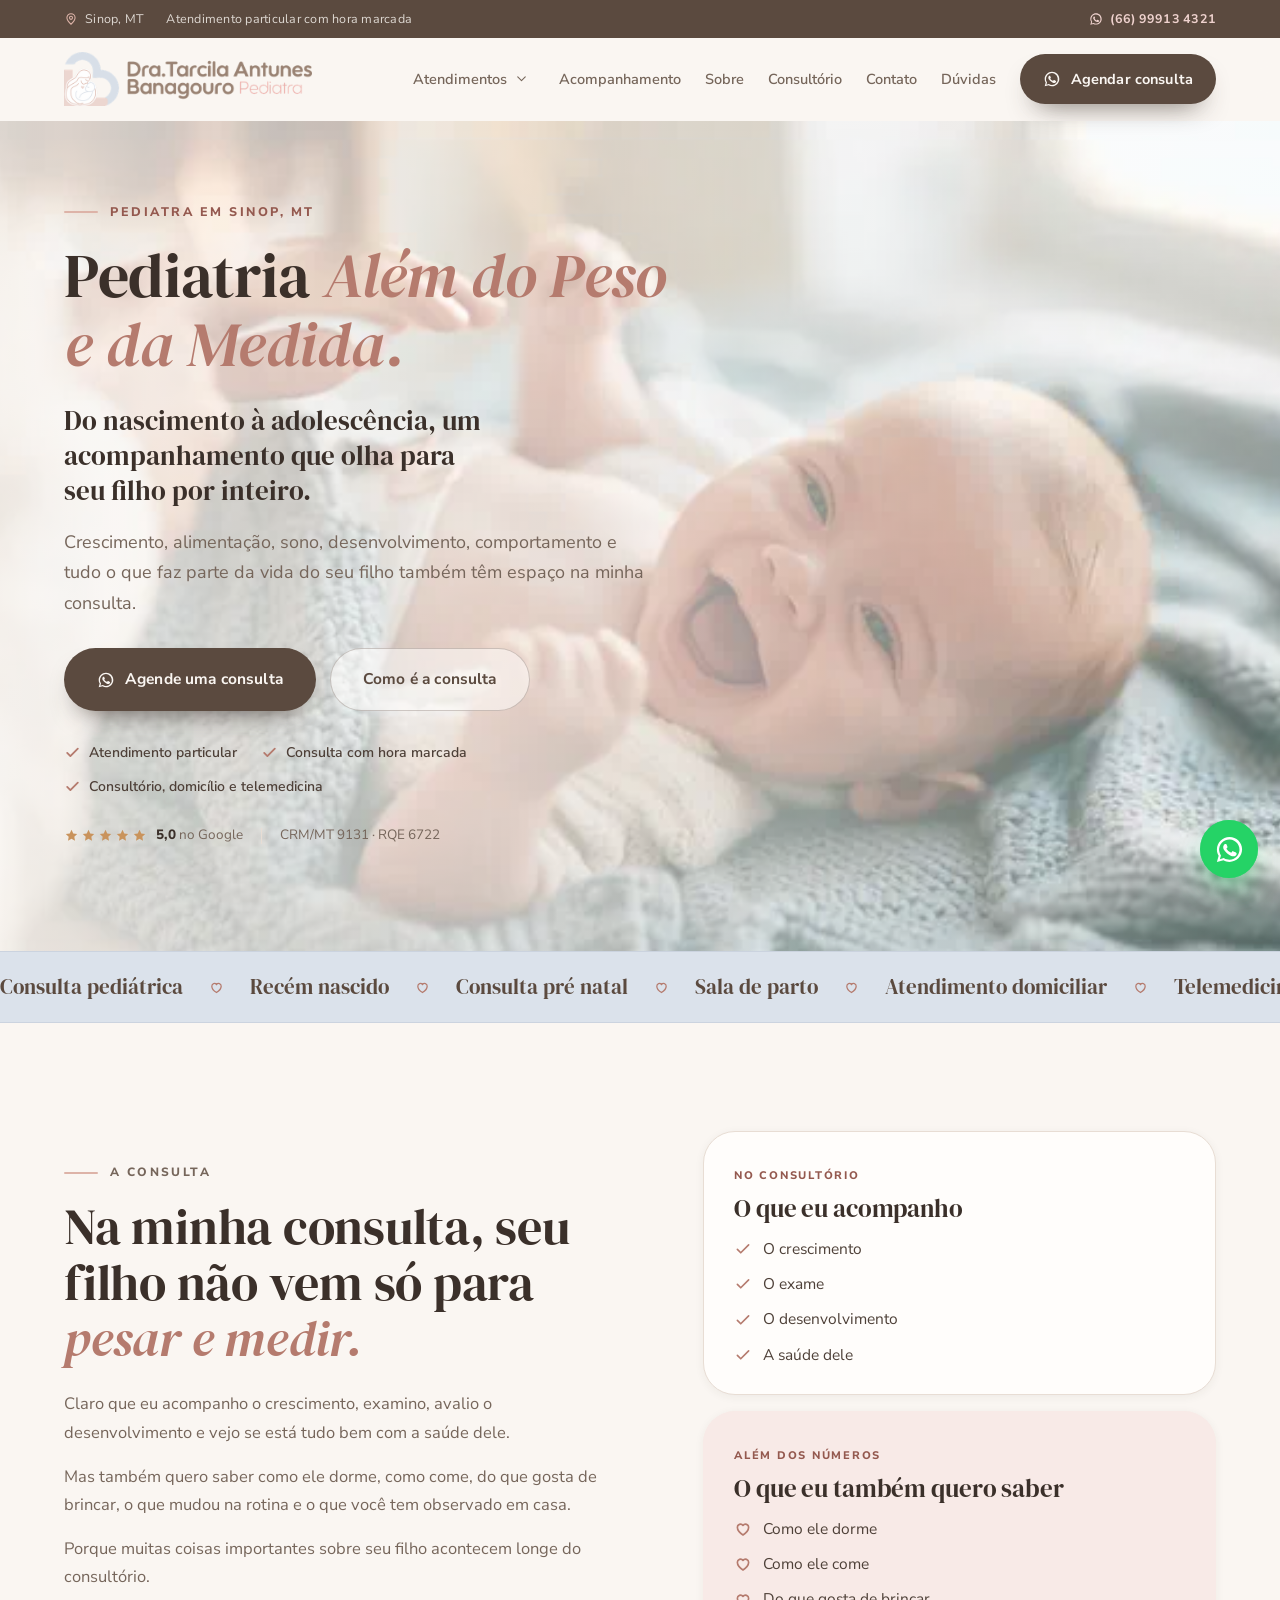
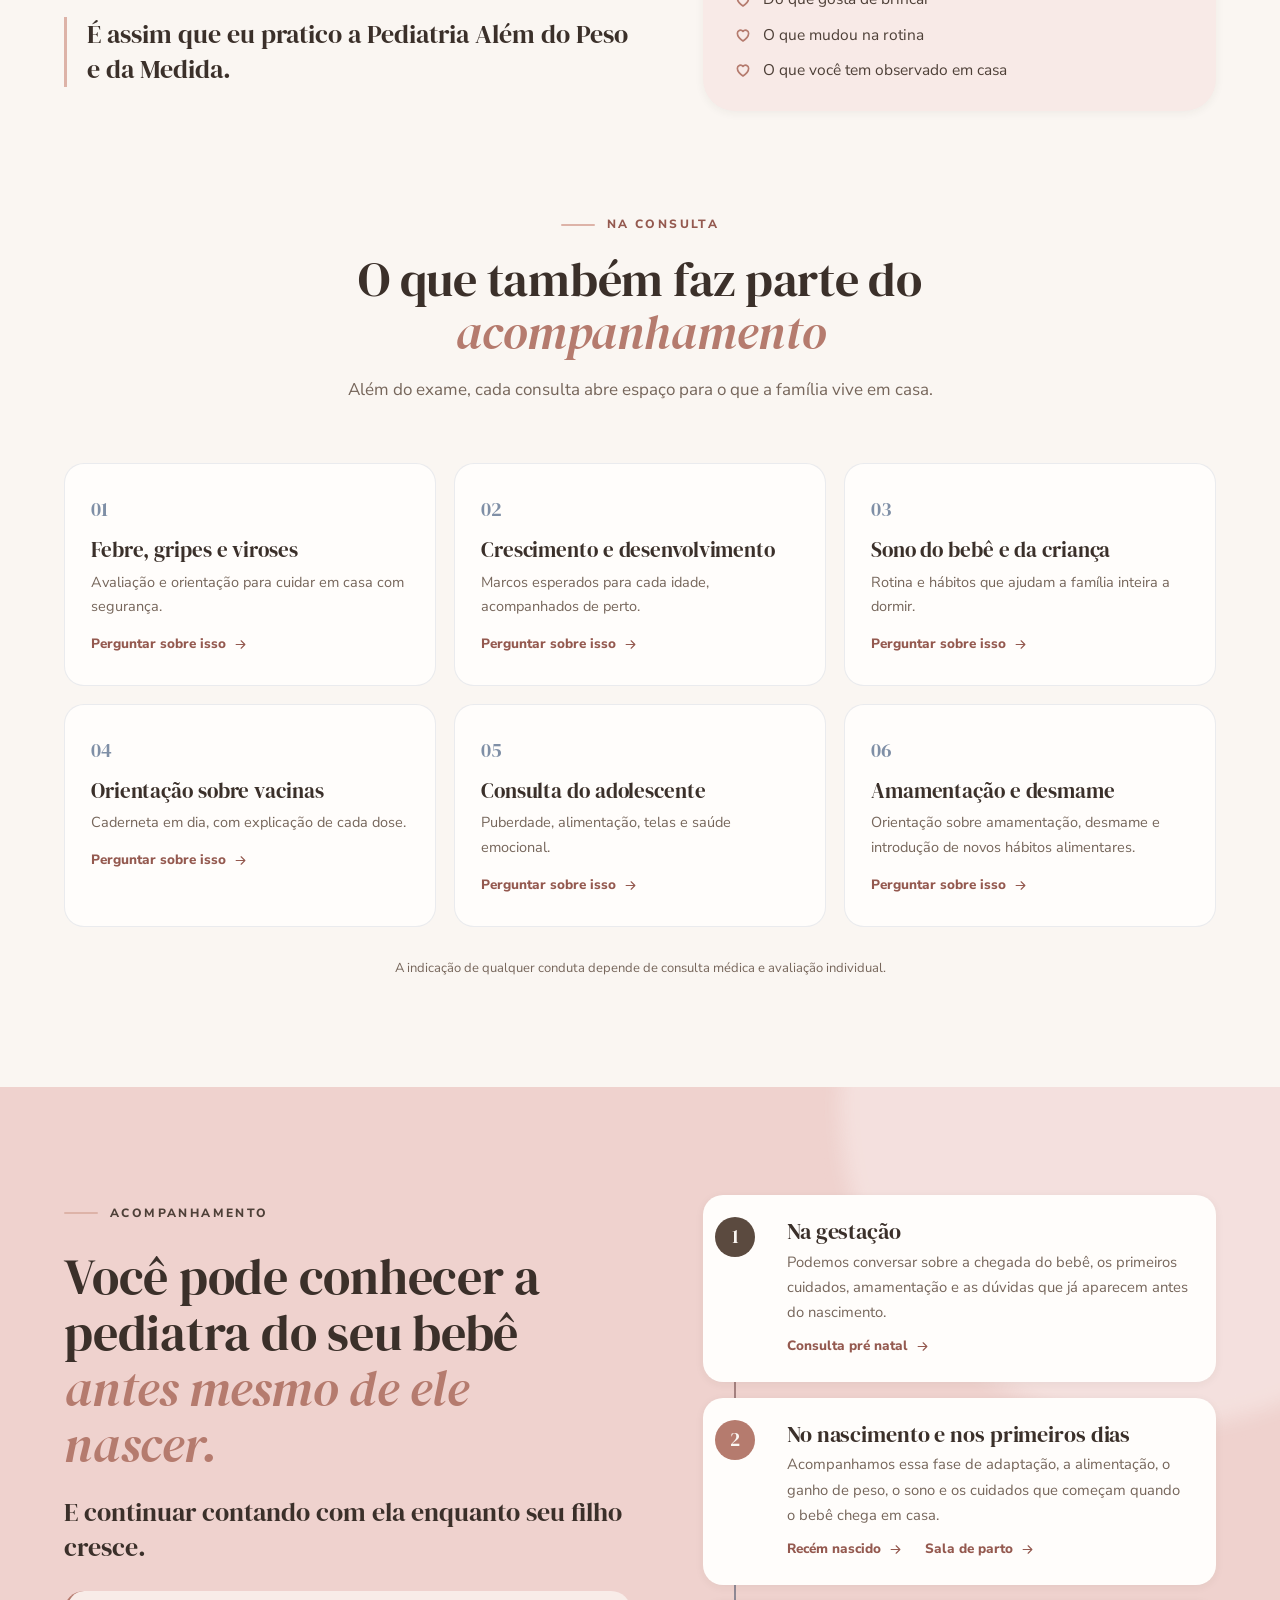
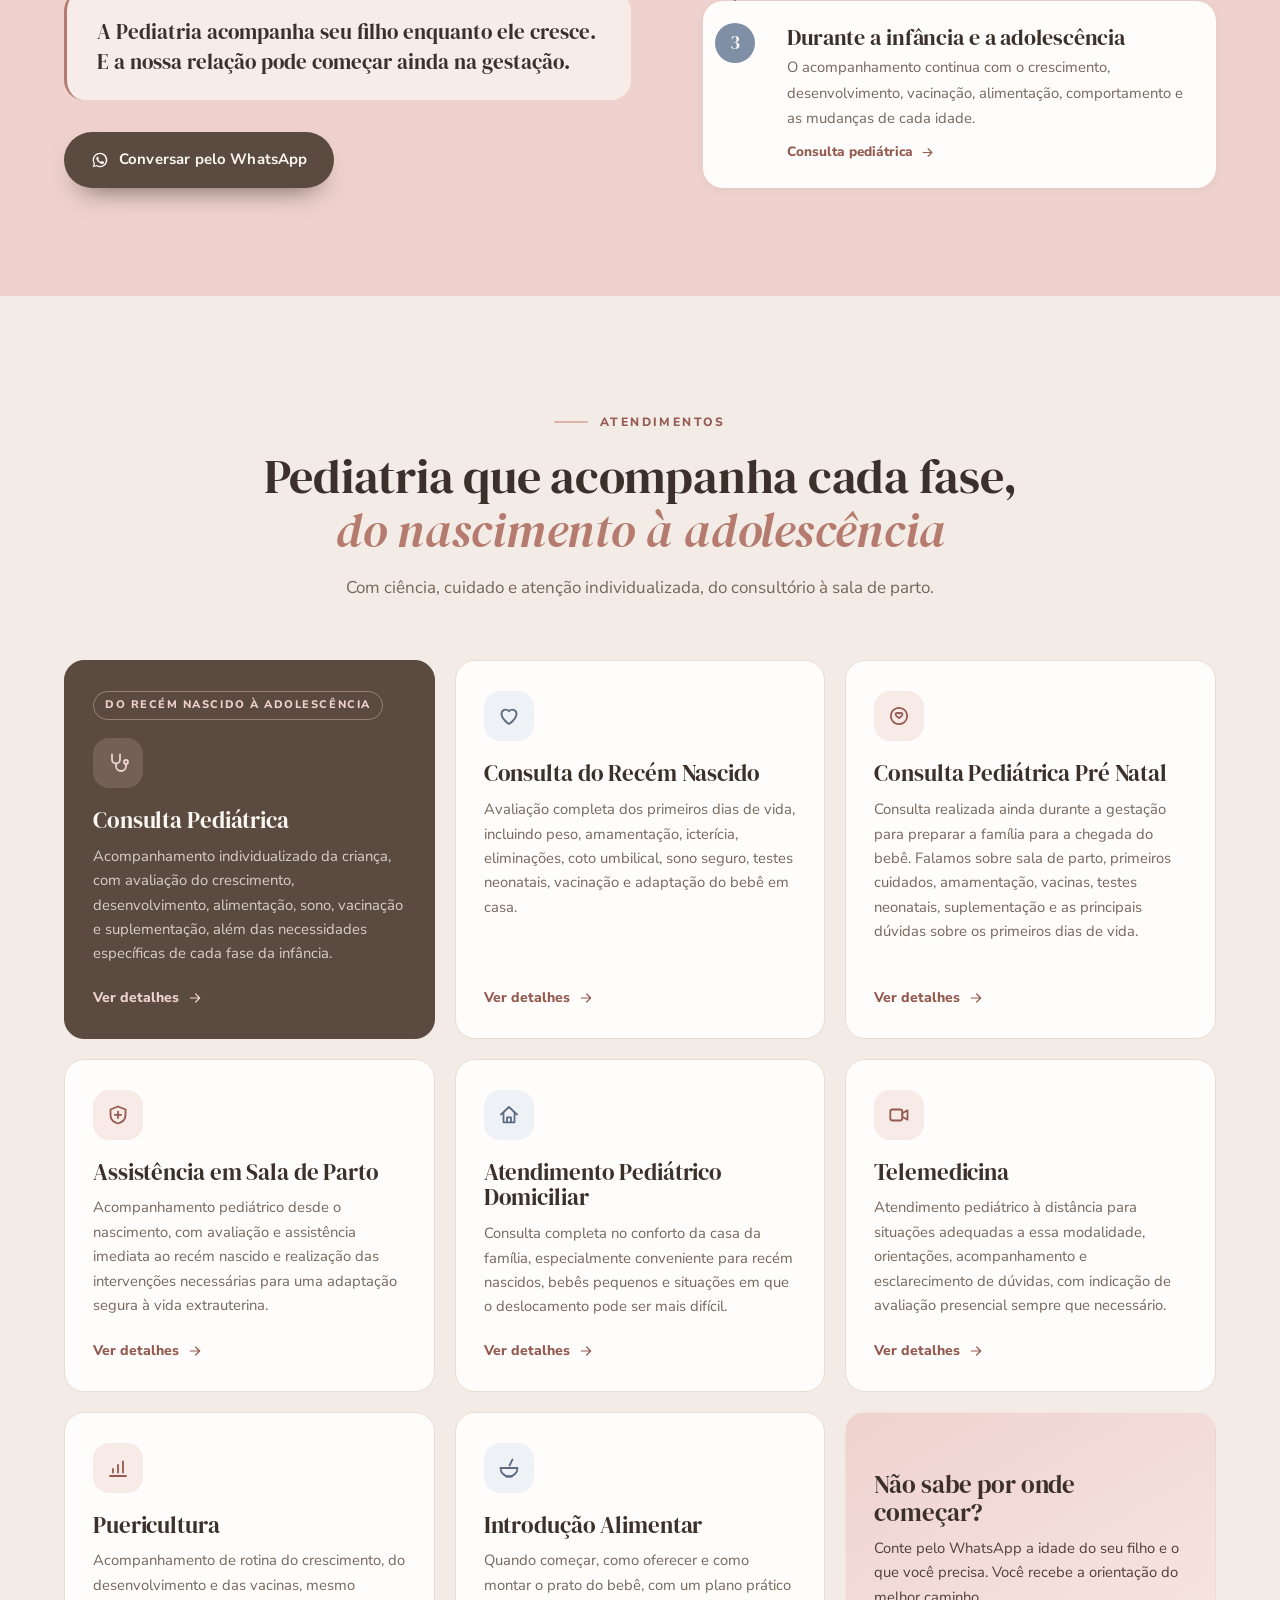
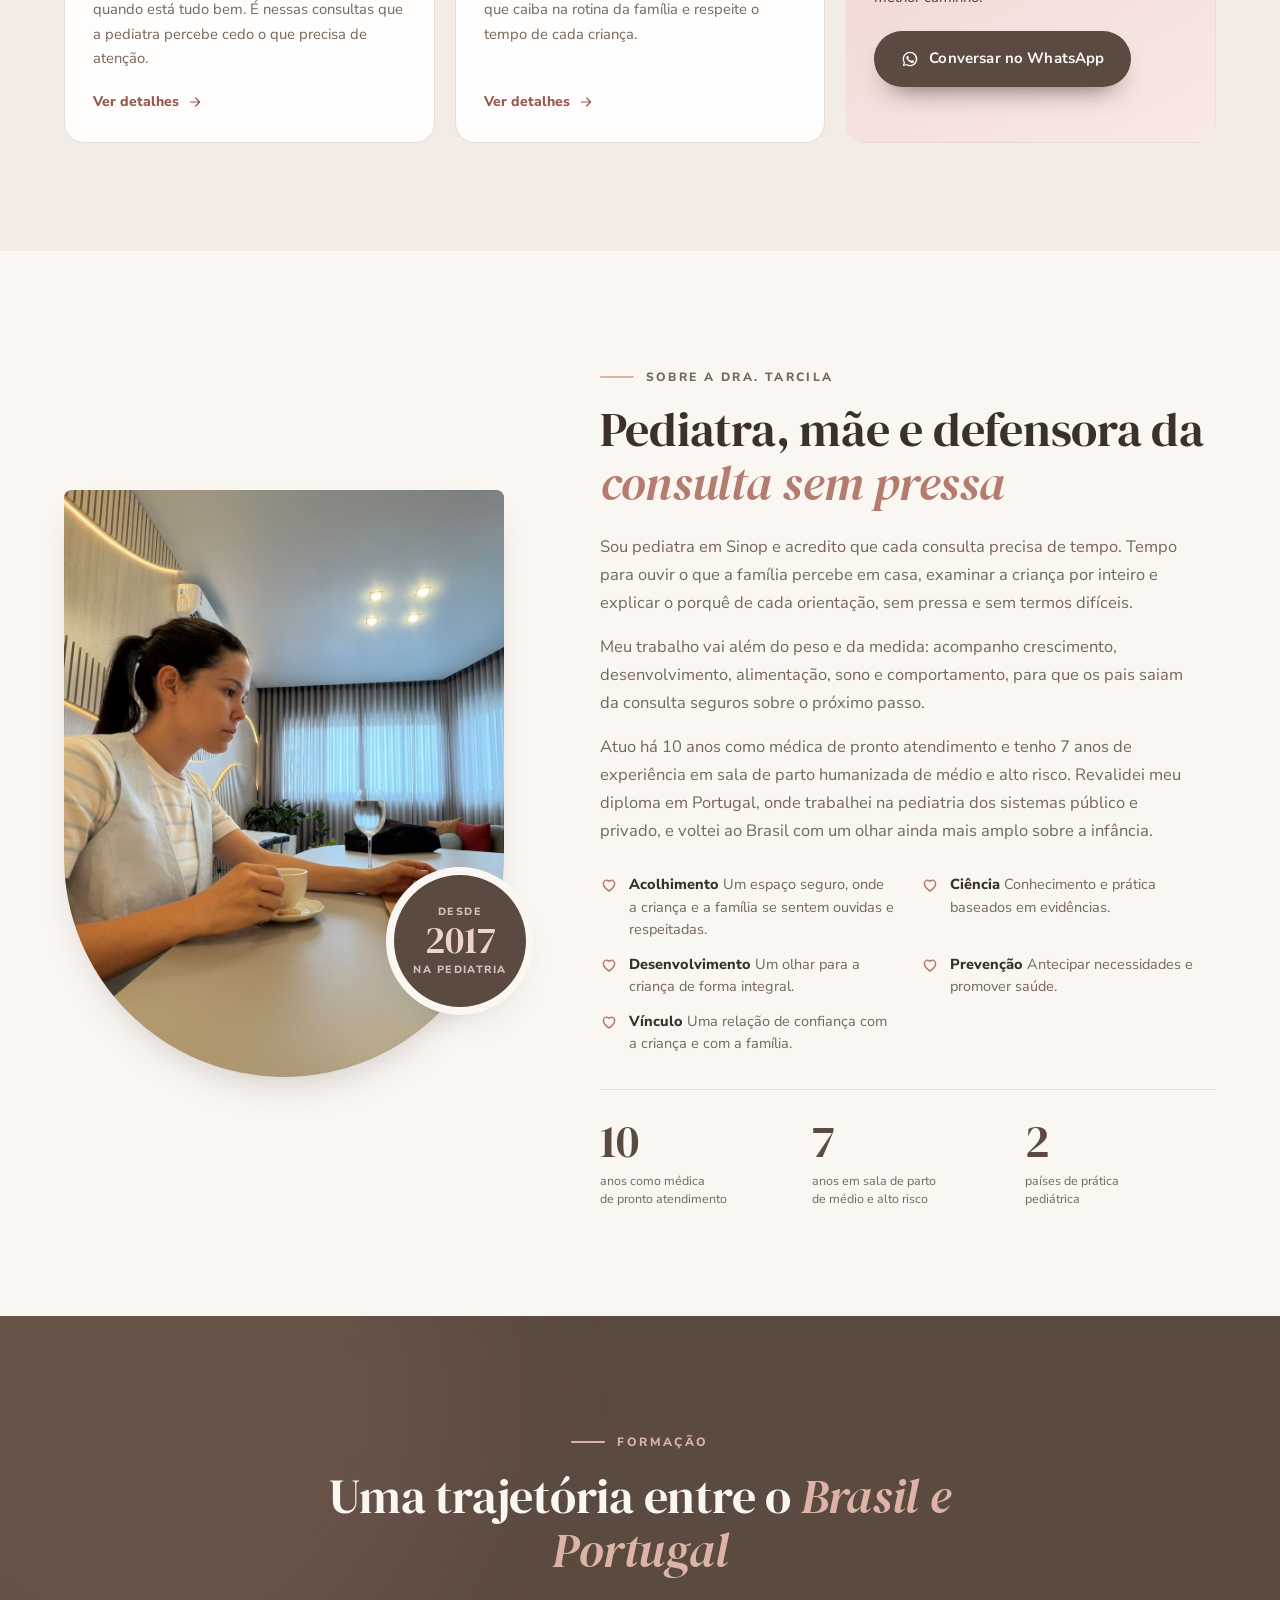
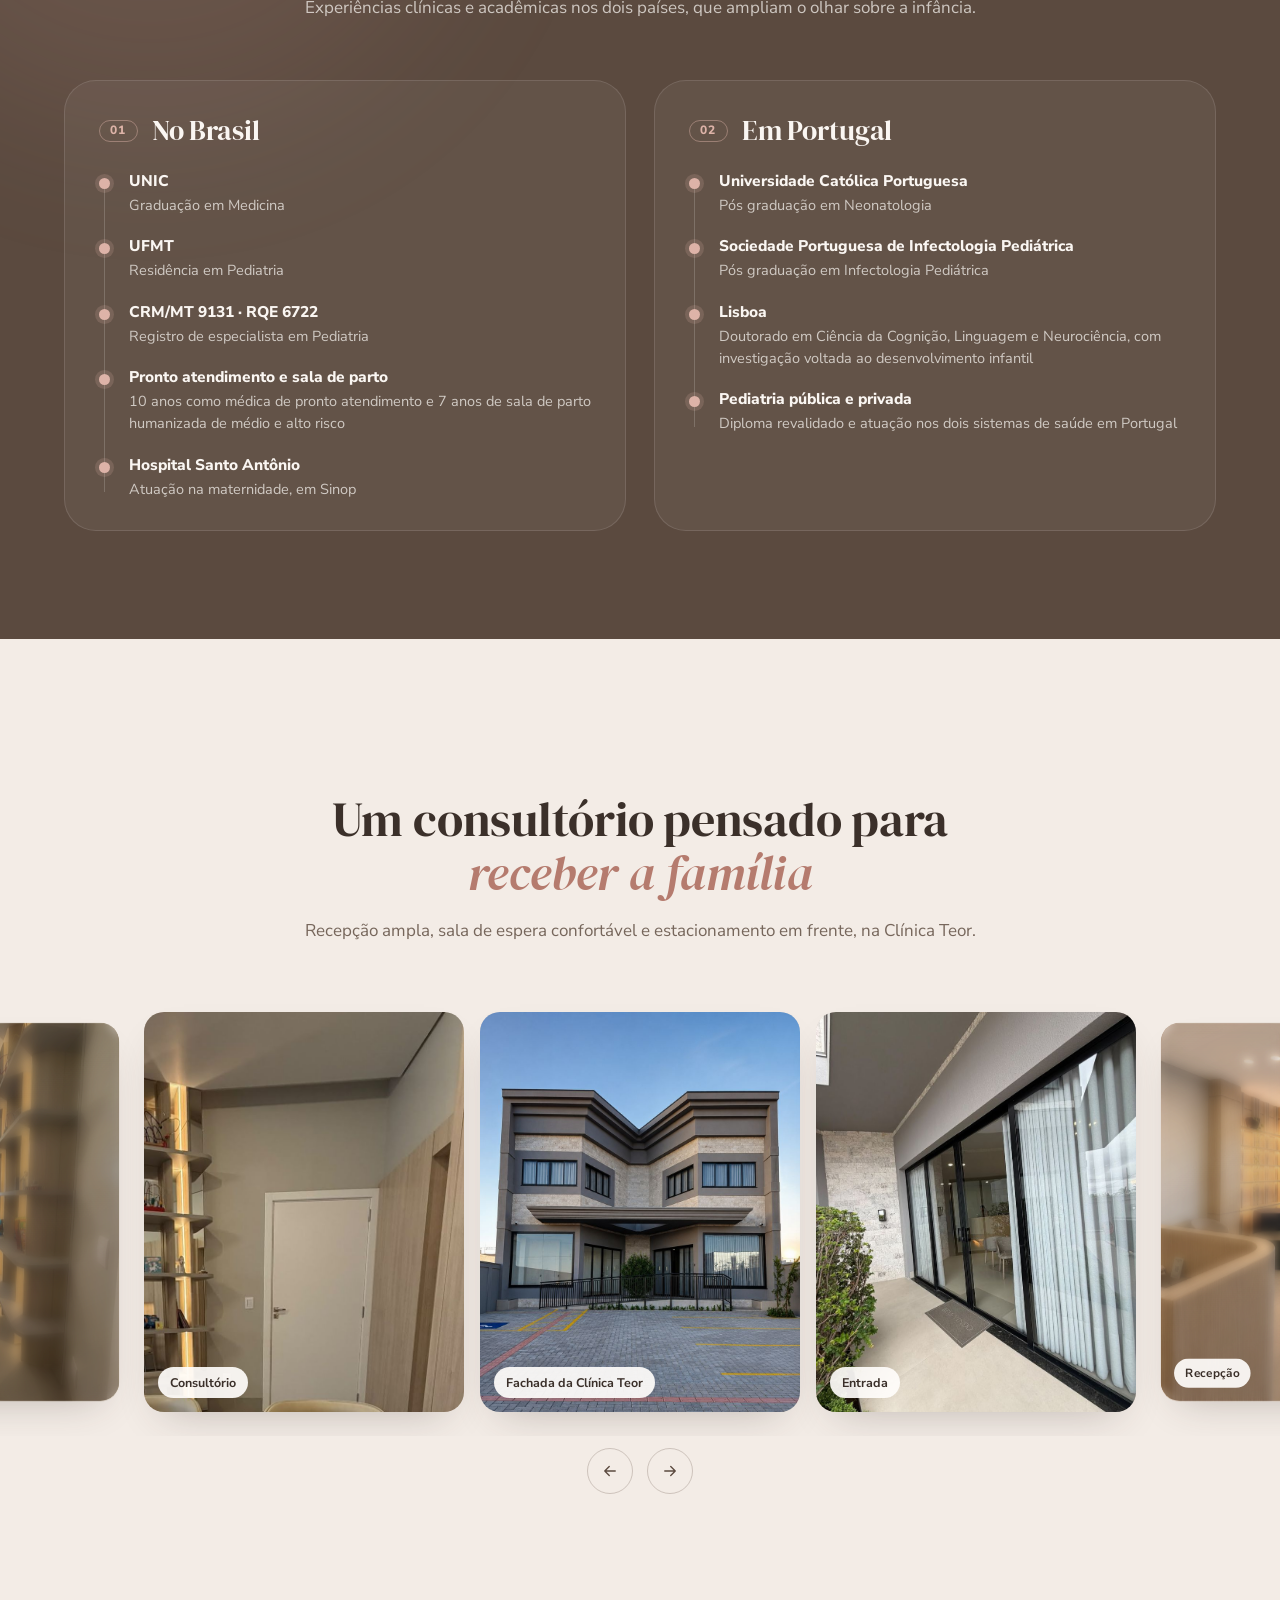
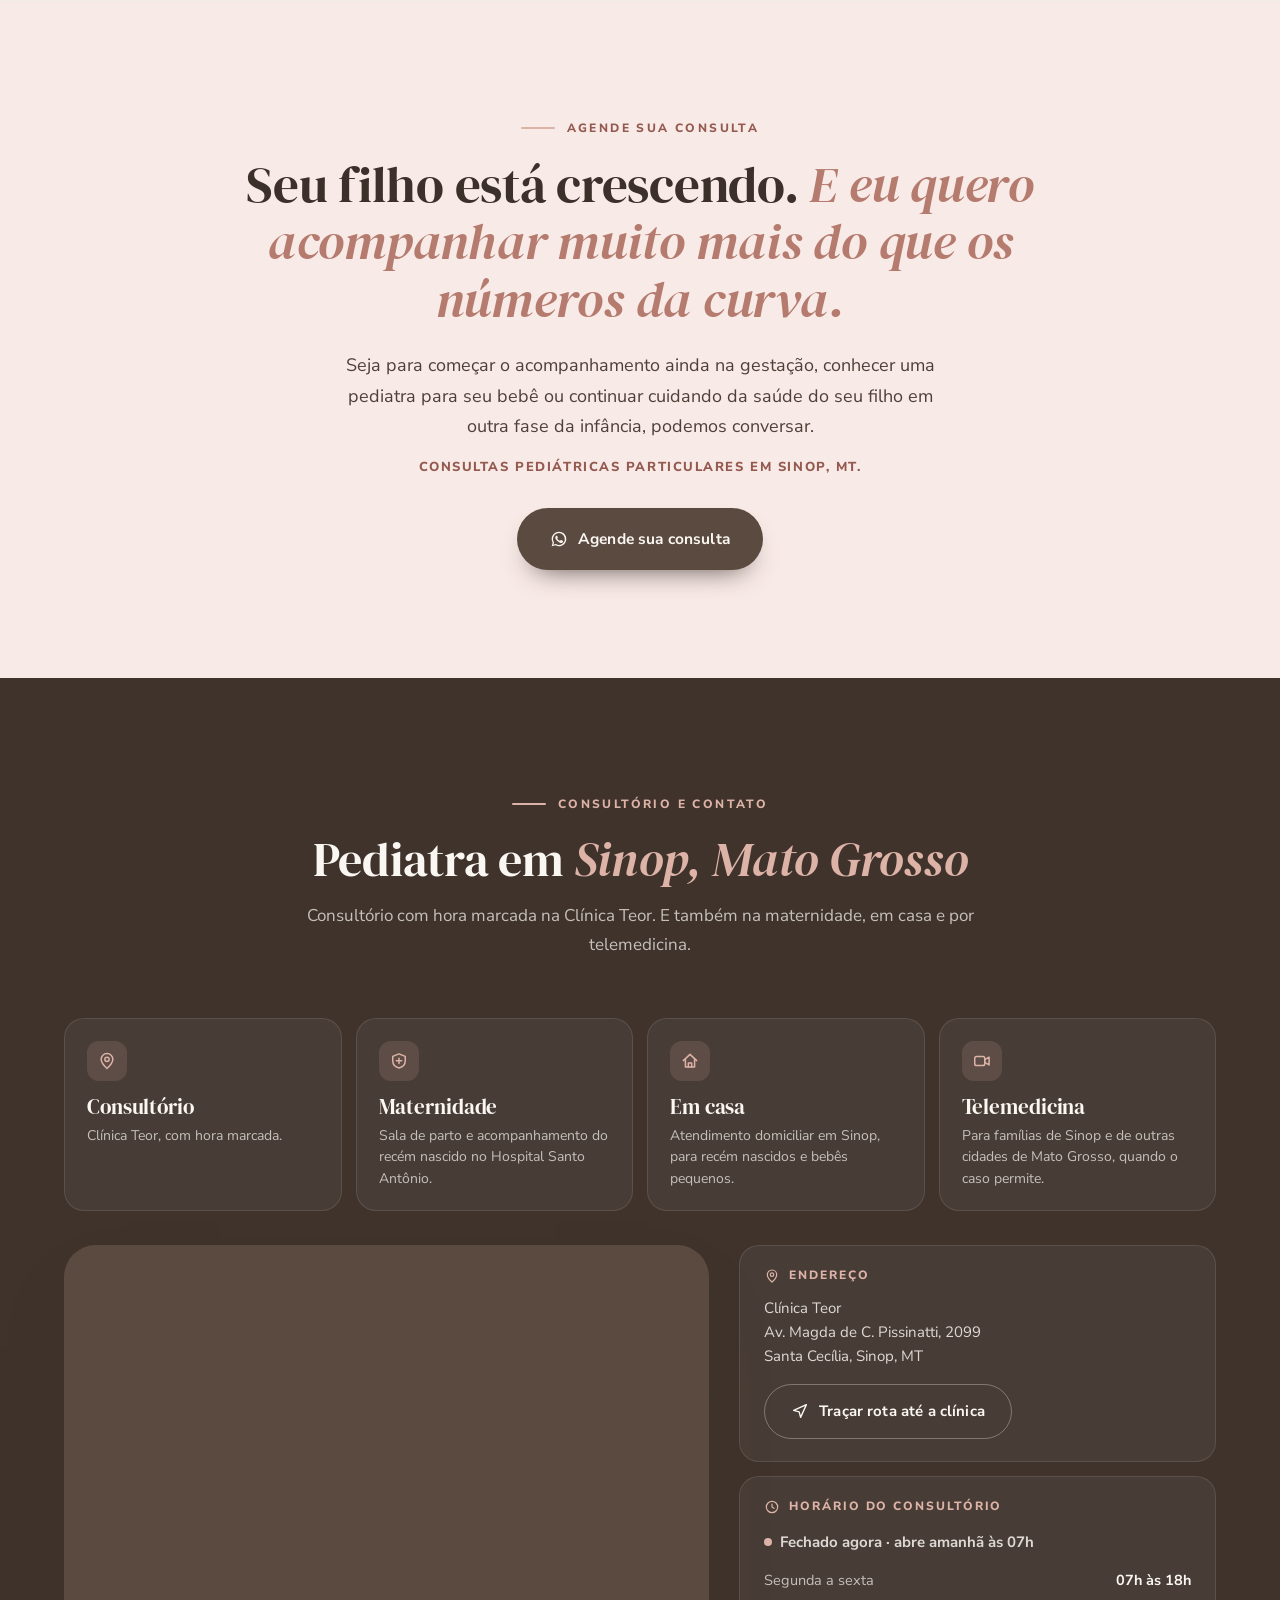
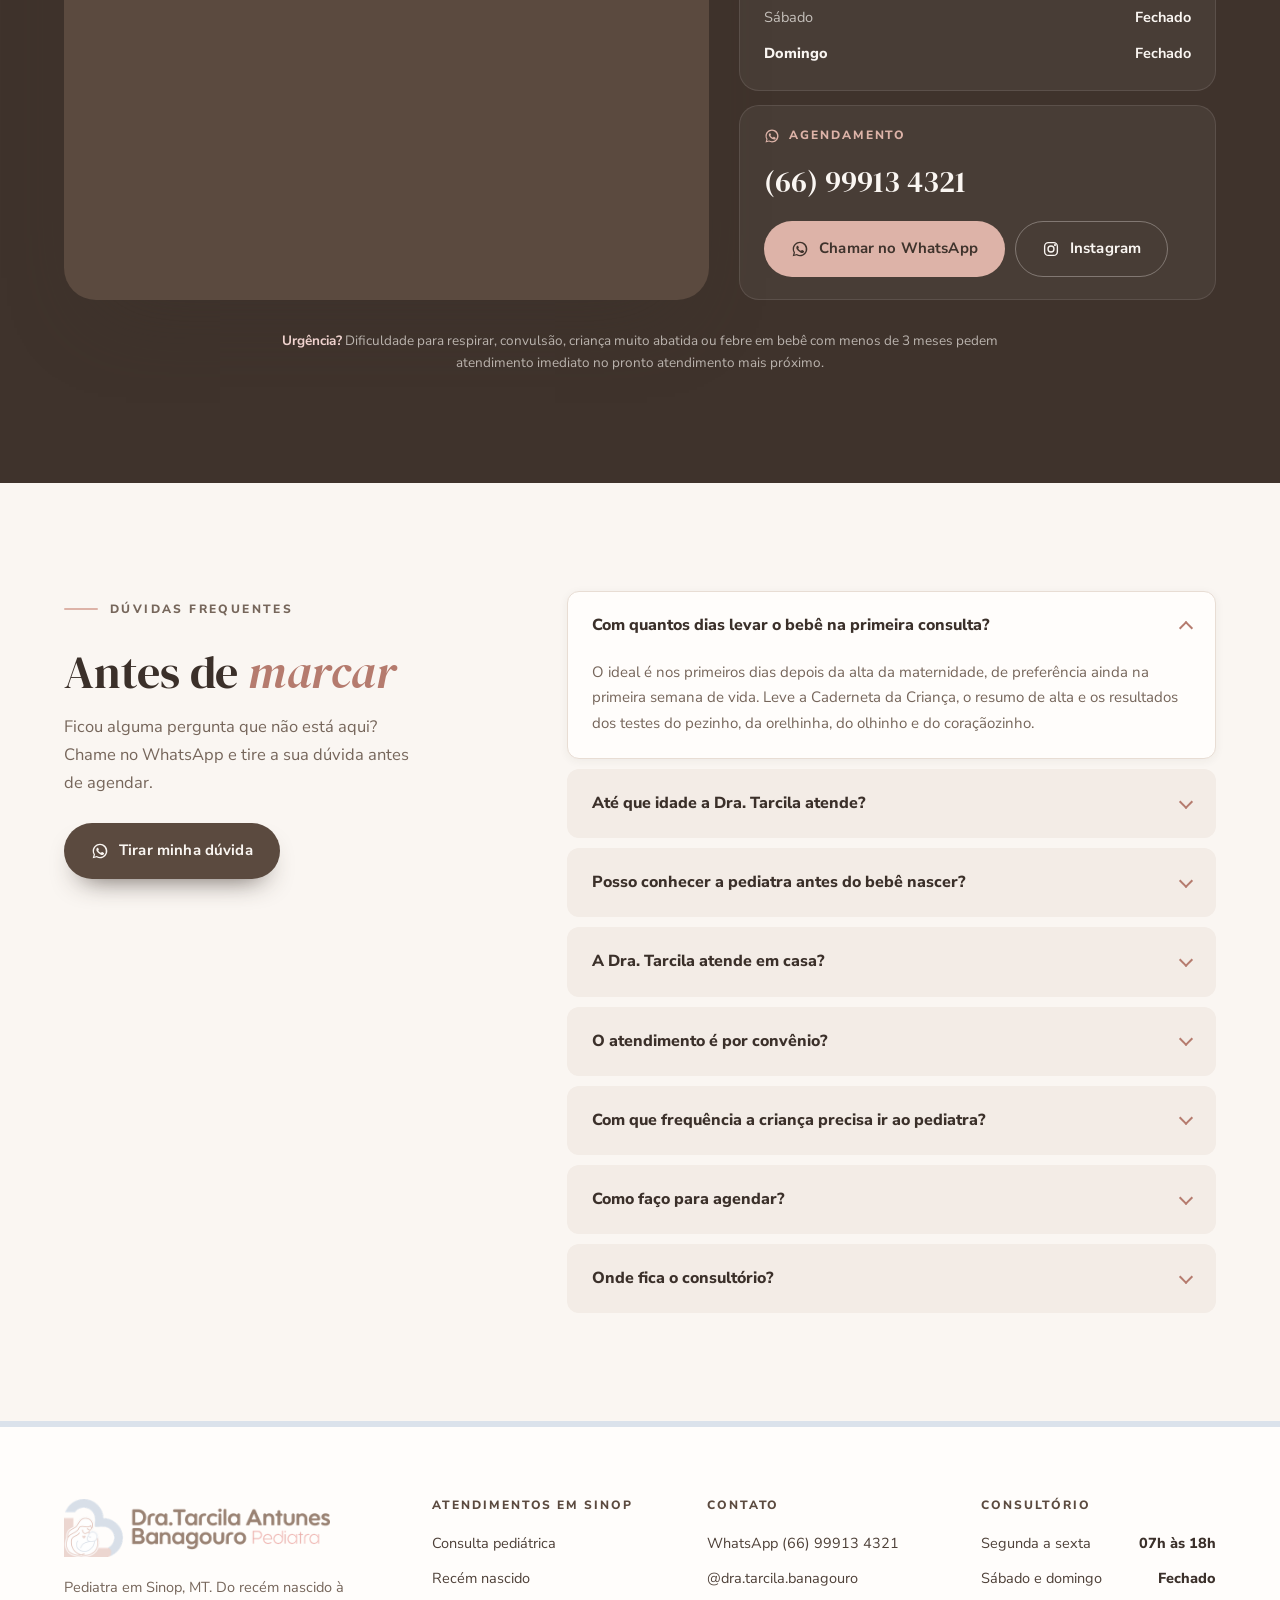
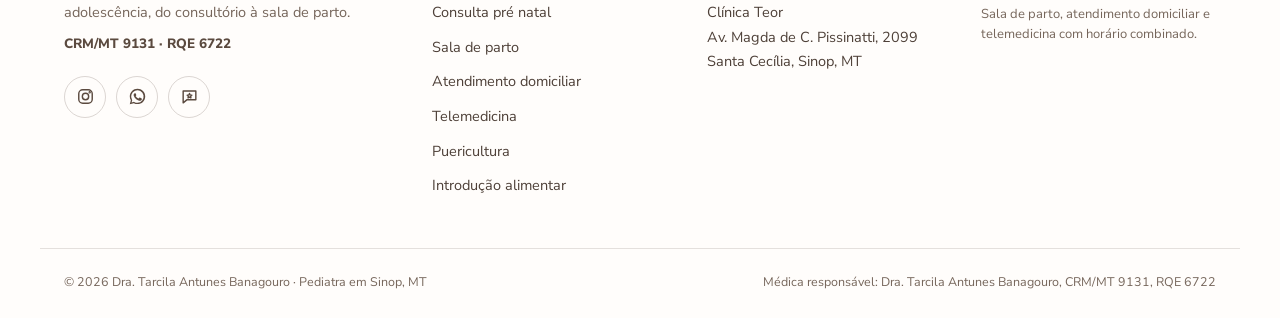
==== commit 23a1be21: "Dominio dratarcilapediatra.com.br e Google Tag Manager GTM-T77Z8QKZ no head e no body Co-Authored-By" ====
--- a/index.html
+++ b/index.html
@@ -3,10 +3,17 @@
 <head>
 <meta charset="utf-8">
 <meta name="viewport" content="width=device-width, initial-scale=1, viewport-fit=cover">
+<!-- Google Tag Manager -->
+<script>(function(w,d,s,l,i){w[l]=w[l]||[];w[l].push({'gtm.start':
+new Date().getTime(),event:'gtm.js'});var f=d.getElementsByTagName(s)[0],
+j=d.createElement(s),dl=l!='dataLayer'?'&l='+l:'';j.async=true;j.src=
+'https://www.googletagmanager.com/gtm.js?id='+i+dl;f.parentNode.insertBefore(j,f);
+})(window,document,'script','dataLayer','GTM-T77Z8QKZ');</script>
+<!-- End Google Tag Manager -->
 <title>Pediatra em Sinop MT | Dra. Tarcila Antunes Banagouro</title>
 <meta name="description" content="Pediatra em Sinop, MT. Pediatria além do peso e da medida, do nascimento à adolescência. Consulta, pré natal, sala de parto, atendimento em casa e telemedicina. CRM/MT 9131.">
 <meta name="robots" content="noindex, nofollow">
-<link rel="canonical" href="https://www.dratarcilabanagouro.com.br/">
+<link rel="canonical" href="https://www.dratarcilapediatra.com.br/">
 <meta name="geo.region" content="BR-MT">
 <meta name="geo.placename" content="Sinop">
 <meta name="geo.position" content="-11.834095;-55.535219">
@@ -15,8 +22,8 @@
 <meta property="og:site_name" content="Dra. Tarcila Antunes Banagouro">
 <meta property="og:title" content="Pediatra em Sinop MT | Dra. Tarcila Antunes Banagouro">
 <meta property="og:description" content="Pediatra em Sinop, MT. Pediatria além do peso e da medida, do nascimento à adolescência. Consulta, pré natal, sala de parto, atendimento em casa e telemedicina. CRM/MT 9131.">
-<meta property="og:url" content="https://www.dratarcilabanagouro.com.br/">
-<meta property="og:image" content="https://www.dratarcilabanagouro.com.br/assets/img/og.jpg">
+<meta property="og:url" content="https://www.dratarcilapediatra.com.br/">
+<meta property="og:image" content="https://www.dratarcilapediatra.com.br/assets/img/og.jpg">
 <meta property="og:image:width" content="1200">
 <meta property="og:image:height" content="630">
 <meta name="twitter:card" content="summary_large_image">
@@ -29,11 +36,15 @@
 <link rel="preload" as="image" href="/assets/img/bebe-hero-poster.jpg" fetchpriority="high">
 <link rel="stylesheet" href="/assets/style.css?v=03d309ae">
 <script>document.documentElement.classList.add('js')</script>
-<script type="application/ld+json">{"@context": "https://schema.org", "@type": "Physician", "@id": "https://www.dratarcilabanagouro.com.br/#dra-tarcila", "name": "Dra. Tarcila Antunes Banagouro", "medicalSpecialty": "Pediatric", "description": "Pediatra em Sinop, MT. Consulta pediátrica, recém nascido, puericultura, consulta pré natal, sala de parto, atendimento domiciliar e telemedicina.", "url": "https://www.dratarcilabanagouro.com.br/", "image": "https://www.dratarcilabanagouro.com.br/assets/img/dra-tarcila-pediatra-sinop.jpg", "logo": "https://www.dratarcilabanagouro.com.br/assets/img/logo-simbolo.png", "telephone": "+5566999134321", "priceRange": "$$$", "address": {"@type": "PostalAddress", "streetAddress": "Av. Magda de C. Pissinatti, 2099, Clínica Teor", "addressLocality": "Sinop", "addressRegion": "MT", "postalCode": "78555-440", "addressCountry": "BR"}, "geo": {"@type": "GeoCoordinates", "latitude": -11.834095, "longitude": -55.535219}, "openingHoursSpecification": [{"@type": "OpeningHoursSpecification", "dayOfWeek": ["Monday", "Tuesday", "Wednesday", "Thursday", "Friday"], "opens": "07:00", "closes": "18:00"}], "areaServed": [{"@type": "City", "name": "Sinop"}, {"@type": "State", "name": "Mato Grosso"}], "hospitalAffiliation": {"@type": "Hospital", "name": "Hospital Santo Antônio", "address": {"@type": "PostalAddress", "addressLocality": "Sinop", "addressRegion": "MT", "addressCountry": "BR"}}, "alumniOf": [{"@type": "CollegeOrUniversity", "name": "UNIC"}, {"@type": "CollegeOrUniversity", "name": "Universidade Federal de Mato Grosso"}, {"@type": "CollegeOrUniversity", "name": "Universidade Católica Portuguesa"}], "availableService": [{"@type": "MedicalProcedure", "name": "Consulta Pediátrica"}, {"@type": "MedicalProcedure", "name": "Consulta do Recém Nascido"}, {"@type": "MedicalProcedure", "name": "Consulta Pediátrica Pré Natal"}, {"@type": "MedicalProcedure", "name": "Assistência em Sala de Parto"}, {"@type": "MedicalProcedure", "name": "Atendimento Pediátrico Domiciliar"}, {"@type": "MedicalProcedure", "name": "Telemedicina"}, {"@type": "MedicalProcedure", "name": "Puericultura"}, {"@type": "MedicalProcedure", "name": "Introdução Alimentar"}], "hasMap": "https://www.google.com/maps?cid=4104804225488390202", "sameAs": ["https://www.instagram.com/dra.tarcila.banagouro/", "https://www.google.com/maps?cid=4104804225488390202"], "isAcceptingNewPatients": true, "paymentAccepted": "Particular"}</script>
+<script type="application/ld+json">{"@context": "https://schema.org", "@type": "Physician", "@id": "https://www.dratarcilapediatra.com.br/#dra-tarcila", "name": "Dra. Tarcila Antunes Banagouro", "medicalSpecialty": "Pediatric", "description": "Pediatra em Sinop, MT. Consulta pediátrica, recém nascido, puericultura, consulta pré natal, sala de parto, atendimento domiciliar e telemedicina.", "url": "https://www.dratarcilapediatra.com.br/", "image": "https://www.dratarcilapediatra.com.br/assets/img/dra-tarcila-pediatra-sinop.jpg", "logo": "https://www.dratarcilapediatra.com.br/assets/img/logo-simbolo.png", "telephone": "+5566999134321", "priceRange": "$$$", "address": {"@type": "PostalAddress", "streetAddress": "Av. Magda de C. Pissinatti, 2099, Clínica Teor", "addressLocality": "Sinop", "addressRegion": "MT", "postalCode": "78555-440", "addressCountry": "BR"}, "geo": {"@type": "GeoCoordinates", "latitude": -11.834095, "longitude": -55.535219}, "openingHoursSpecification": [{"@type": "OpeningHoursSpecification", "dayOfWeek": ["Monday", "Tuesday", "Wednesday", "Thursday", "Friday"], "opens": "07:00", "closes": "18:00"}], "areaServed": [{"@type": "City", "name": "Sinop"}, {"@type": "State", "name": "Mato Grosso"}], "hospitalAffiliation": {"@type": "Hospital", "name": "Hospital Santo Antônio", "address": {"@type": "PostalAddress", "addressLocality": "Sinop", "addressRegion": "MT", "addressCountry": "BR"}}, "alumniOf": [{"@type": "CollegeOrUniversity", "name": "UNIC"}, {"@type": "CollegeOrUniversity", "name": "Universidade Federal de Mato Grosso"}, {"@type": "CollegeOrUniversity", "name": "Universidade Católica Portuguesa"}], "availableService": [{"@type": "MedicalProcedure", "name": "Consulta Pediátrica"}, {"@type": "MedicalProcedure", "name": "Consulta do Recém Nascido"}, {"@type": "MedicalProcedure", "name": "Consulta Pediátrica Pré Natal"}, {"@type": "MedicalProcedure", "name": "Assistência em Sala de Parto"}, {"@type": "MedicalProcedure", "name": "Atendimento Pediátrico Domiciliar"}, {"@type": "MedicalProcedure", "name": "Telemedicina"}, {"@type": "MedicalProcedure", "name": "Puericultura"}, {"@type": "MedicalProcedure", "name": "Introdução Alimentar"}], "hasMap": "https://www.google.com/maps?cid=4104804225488390202", "sameAs": ["https://www.instagram.com/dra.tarcila.banagouro/", "https://www.google.com/maps?cid=4104804225488390202"], "isAcceptingNewPatients": true, "paymentAccepted": "Particular"}</script>
 <script type="application/ld+json">{"@context": "https://schema.org", "@type": "FAQPage", "mainEntity": [{"@type": "Question", "name": "Com quantos dias levar o bebê na primeira consulta?", "acceptedAnswer": {"@type": "Answer", "text": "O ideal é nos primeiros dias depois da alta da maternidade, de preferência ainda na primeira semana de vida. Leve a Caderneta da Criança, o resumo de alta e os resultados dos testes do pezinho, da orelhinha, do olhinho e do coraçãozinho."}}, {"@type": "Question", "name": "Até que idade a Dra. Tarcila atende?", "acceptedAnswer": {"@type": "Answer", "text": "Do recém nascido à adolescência. O intervalo entre as consultas muda com a idade, e a Dra. Tarcila combina com a família quando será o próximo retorno."}}, {"@type": "Question", "name": "Posso conhecer a pediatra antes do bebê nascer?", "acceptedAnswer": {"@type": "Answer", "text": "Pode e deve. A consulta pediátrica pré natal acontece ainda na gestação, de preferência no terceiro trimestre, e é nela que se combina a assistência em sala de parto."}}, {"@type": "Question", "name": "A Dra. Tarcila atende em casa?", "acceptedAnswer": {"@type": "Answer", "text": "Sim. O atendimento domiciliar é feito em Sinop e é especialmente indicado para recém nascidos e bebês pequenos."}}, {"@type": "Question", "name": "O atendimento é por convênio?", "acceptedAnswer": {"@type": "Answer", "text": "O atendimento é particular. É essa escolha que permite consultas com hora marcada e tempo de verdade para cada família. As formas de pagamento são informadas pelo WhatsApp."}}, {"@type": "Question", "name": "Com que frequência a criança precisa ir ao pediatra?", "acceptedAnswer": {"@type": "Answer", "text": "No primeiro ano de vida as consultas são mais frequentes, porque o bebê muda muito de um mês para o outro. A partir do segundo ano os retornos ficam mais espaçados."}}, {"@type": "Question", "name": "Como faço para agendar?", "acceptedAnswer": {"@type": "Answer", "text": "Pelo WhatsApp (66) 99913 4321. O atendimento é com hora marcada, para que cada consulta tenha o tempo de que precisa."}}, {"@type": "Question", "name": "Onde fica o consultório?", "acceptedAnswer": {"@type": "Answer", "text": "Na Clínica Teor, Av. Magda de C. Pissinatti, 2099, bairro Santa Cecília, em Sinop. Há estacionamento em frente à clínica."}}]}</script>
-<script type="application/ld+json">{"@context": "https://schema.org", "@type": "WebSite", "name": "Dra. Tarcila Antunes Banagouro", "url": "https://www.dratarcilabanagouro.com.br/", "inLanguage": "pt-BR"}</script>
+<script type="application/ld+json">{"@context": "https://schema.org", "@type": "WebSite", "name": "Dra. Tarcila Antunes Banagouro", "url": "https://www.dratarcilapediatra.com.br/", "inLanguage": "pt-BR"}</script>
 </head>
 <body>
+<!-- Google Tag Manager (noscript) -->
+<noscript><iframe src="https://www.googletagmanager.com/ns.html?id=GTM-T77Z8QKZ"
+height="0" width="0" style="display:none;visibility:hidden"></iframe></noscript>
+<!-- End Google Tag Manager (noscript) -->
 <a class="skip" href="#conteudo">Ir para o conteúdo</a>
 <div class="progress" aria-hidden="true"><span id="progress"></span></div>
 <svg width="0" height="0" style="position:absolute" aria-hidden="true" focusable="false">
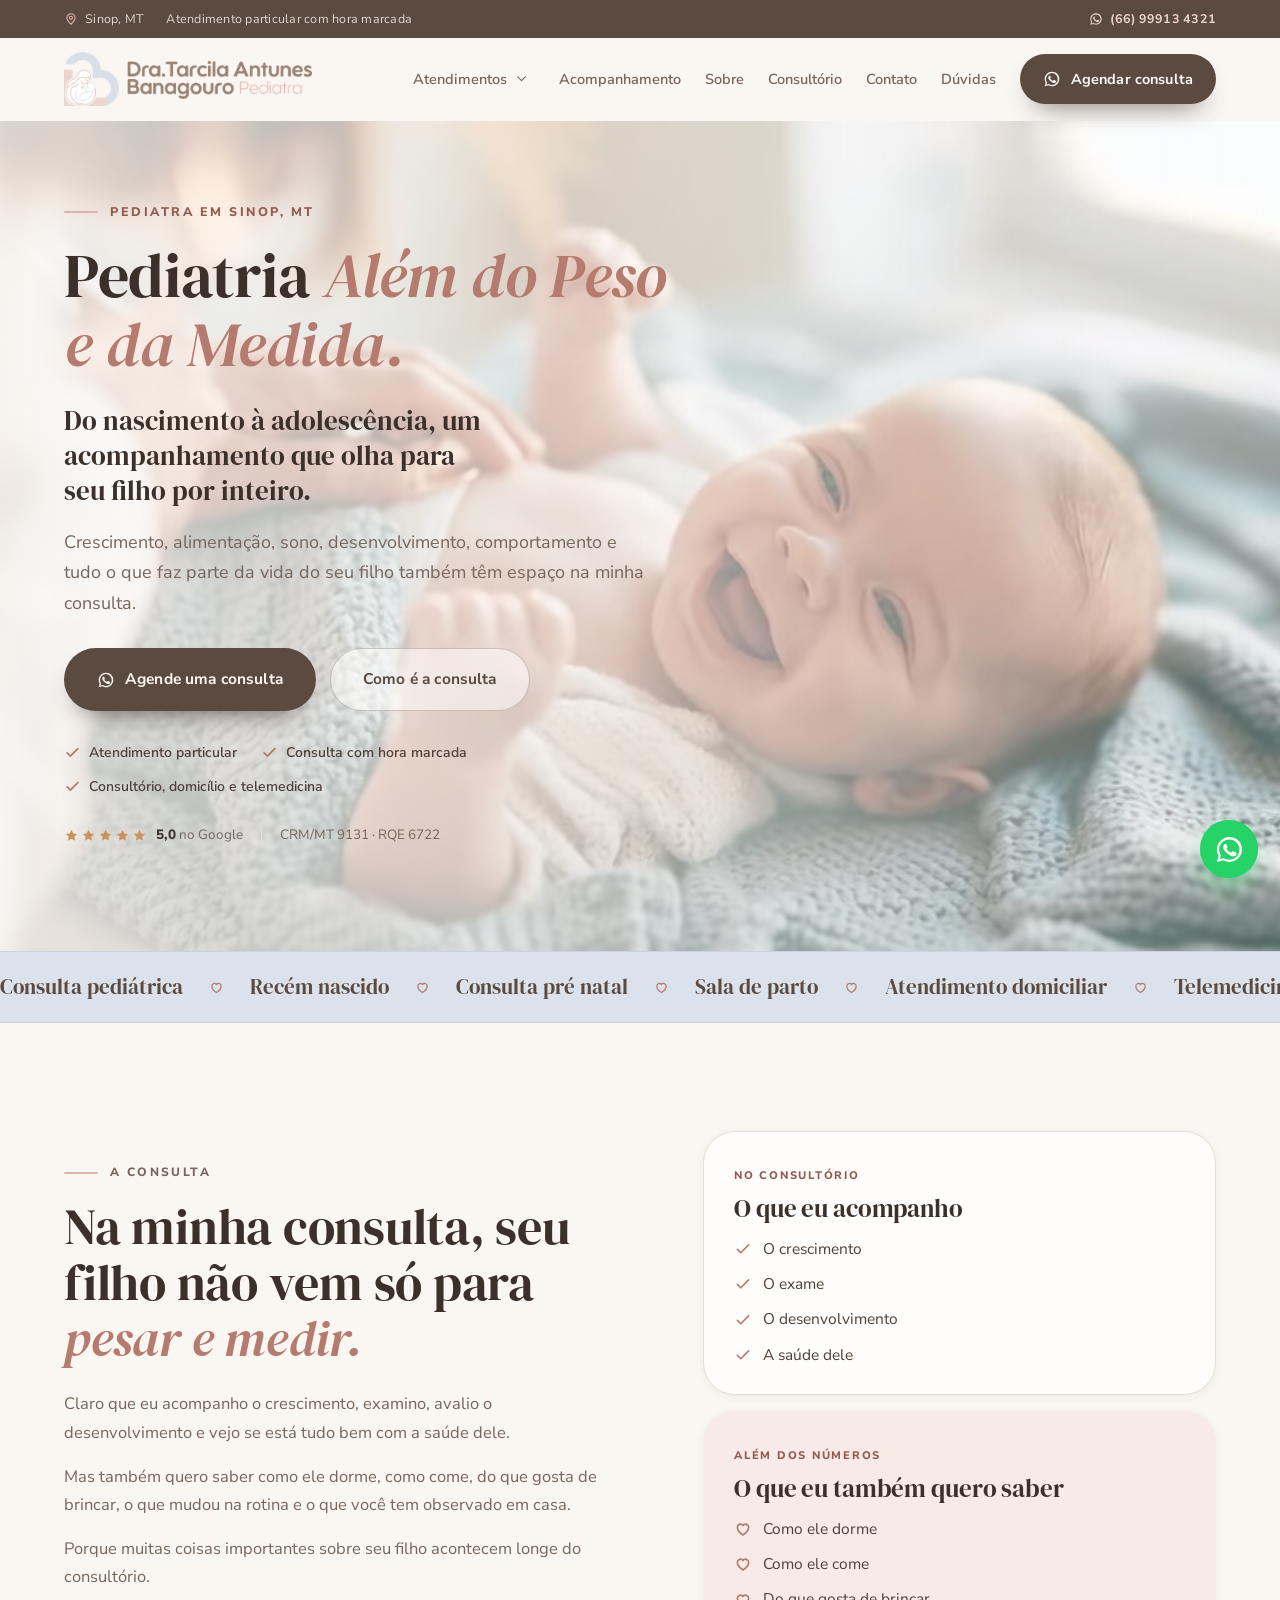
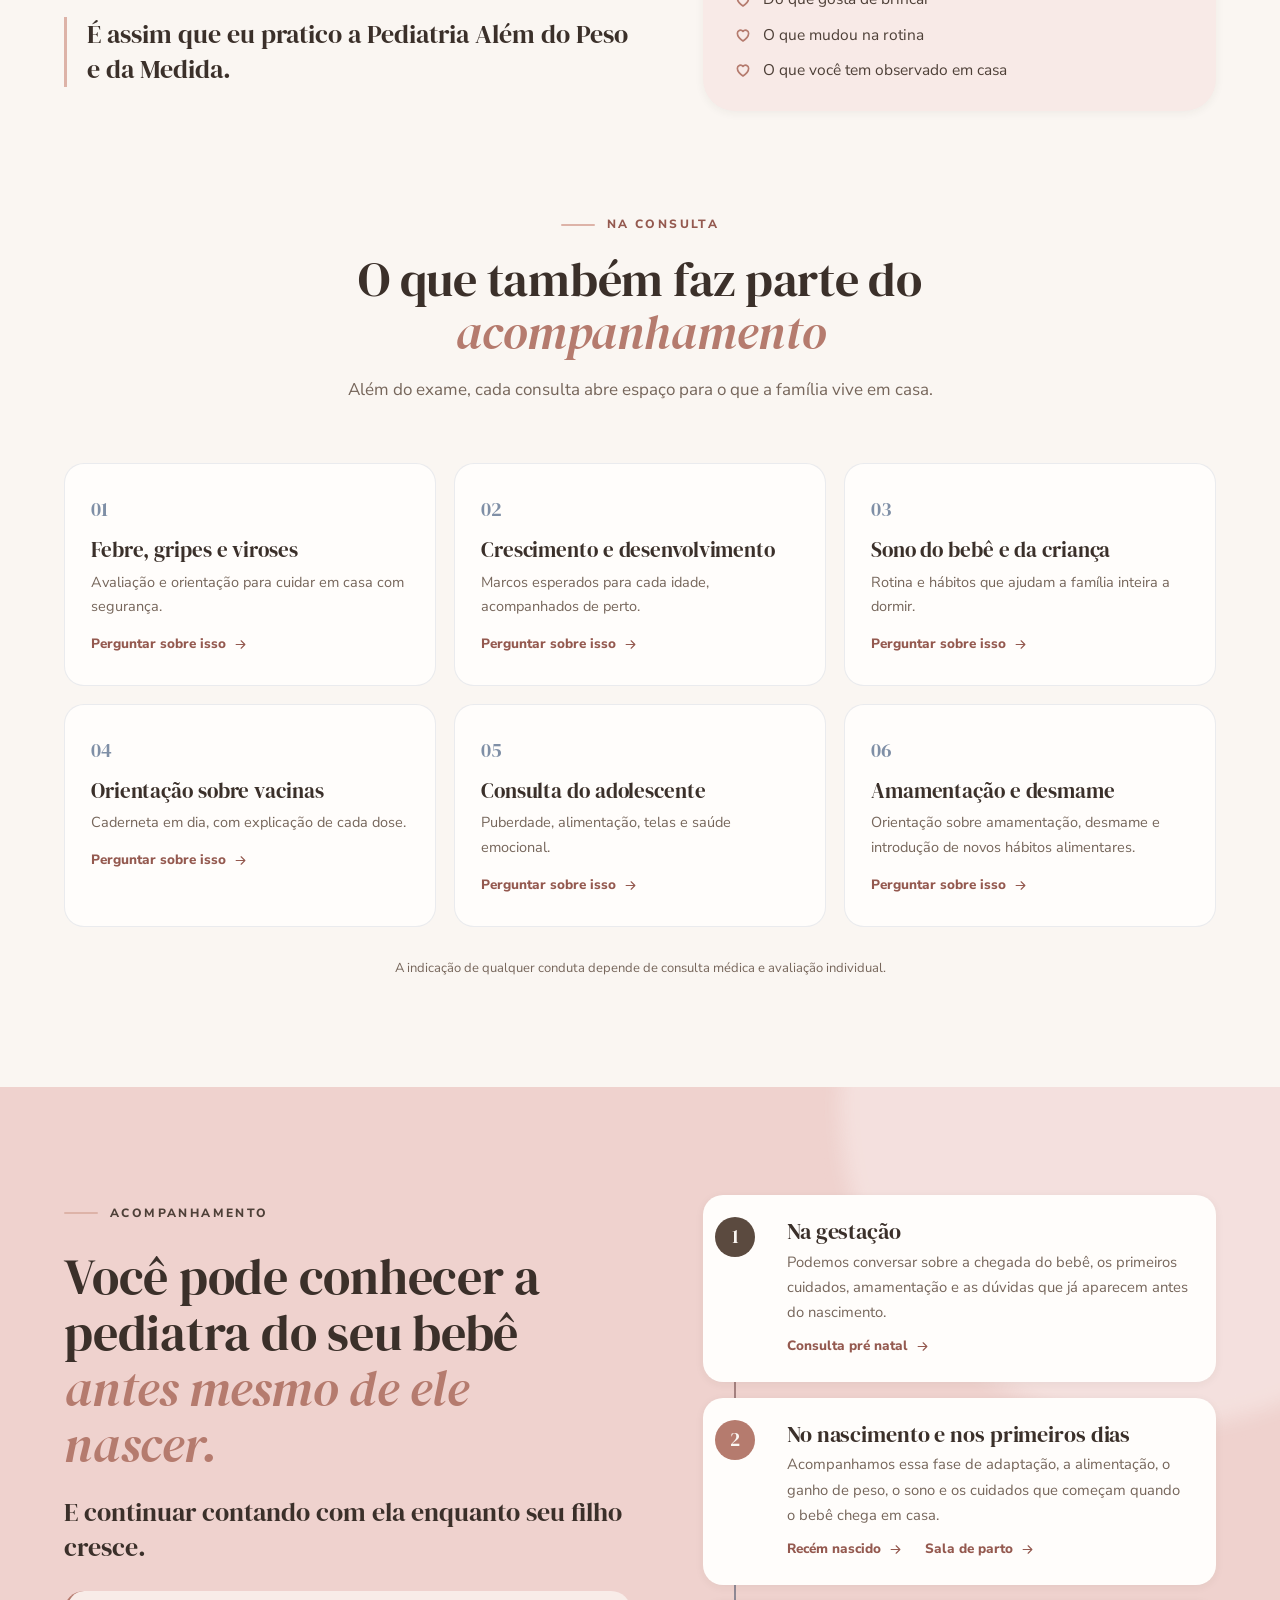
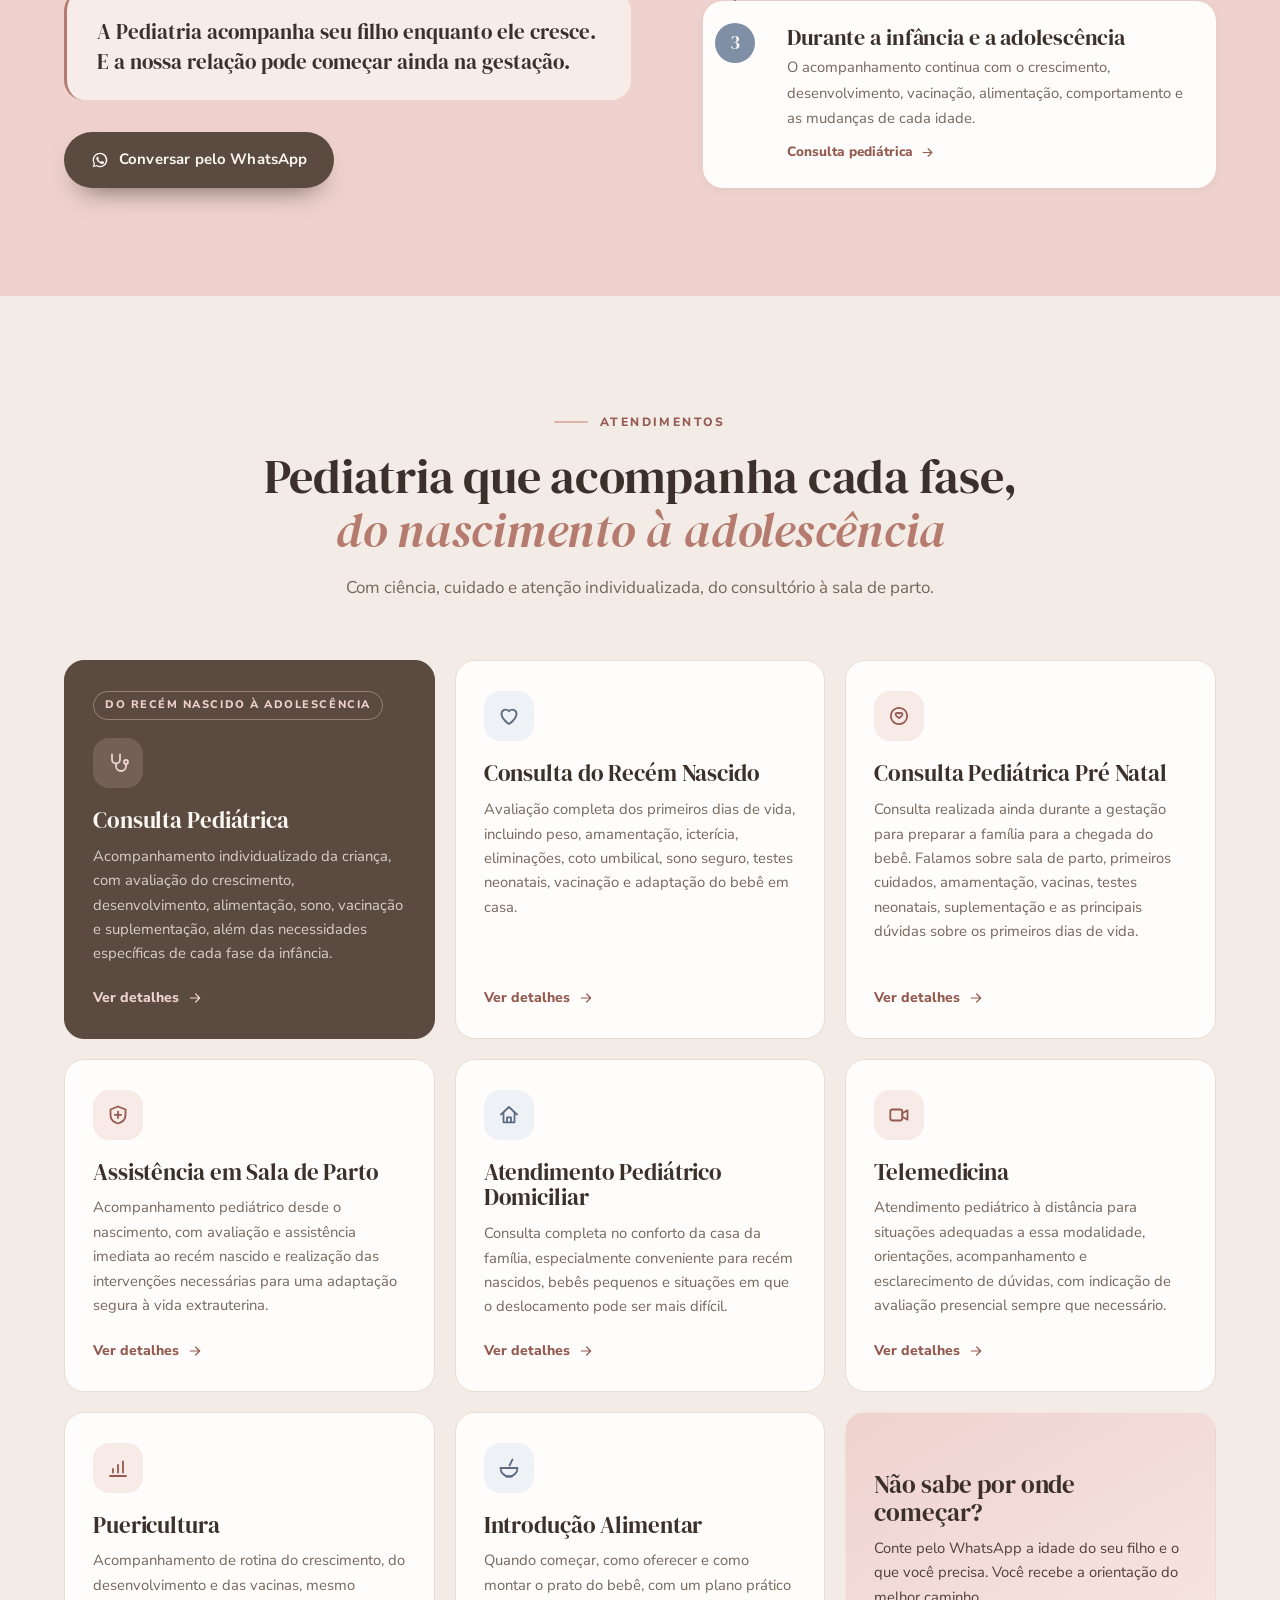
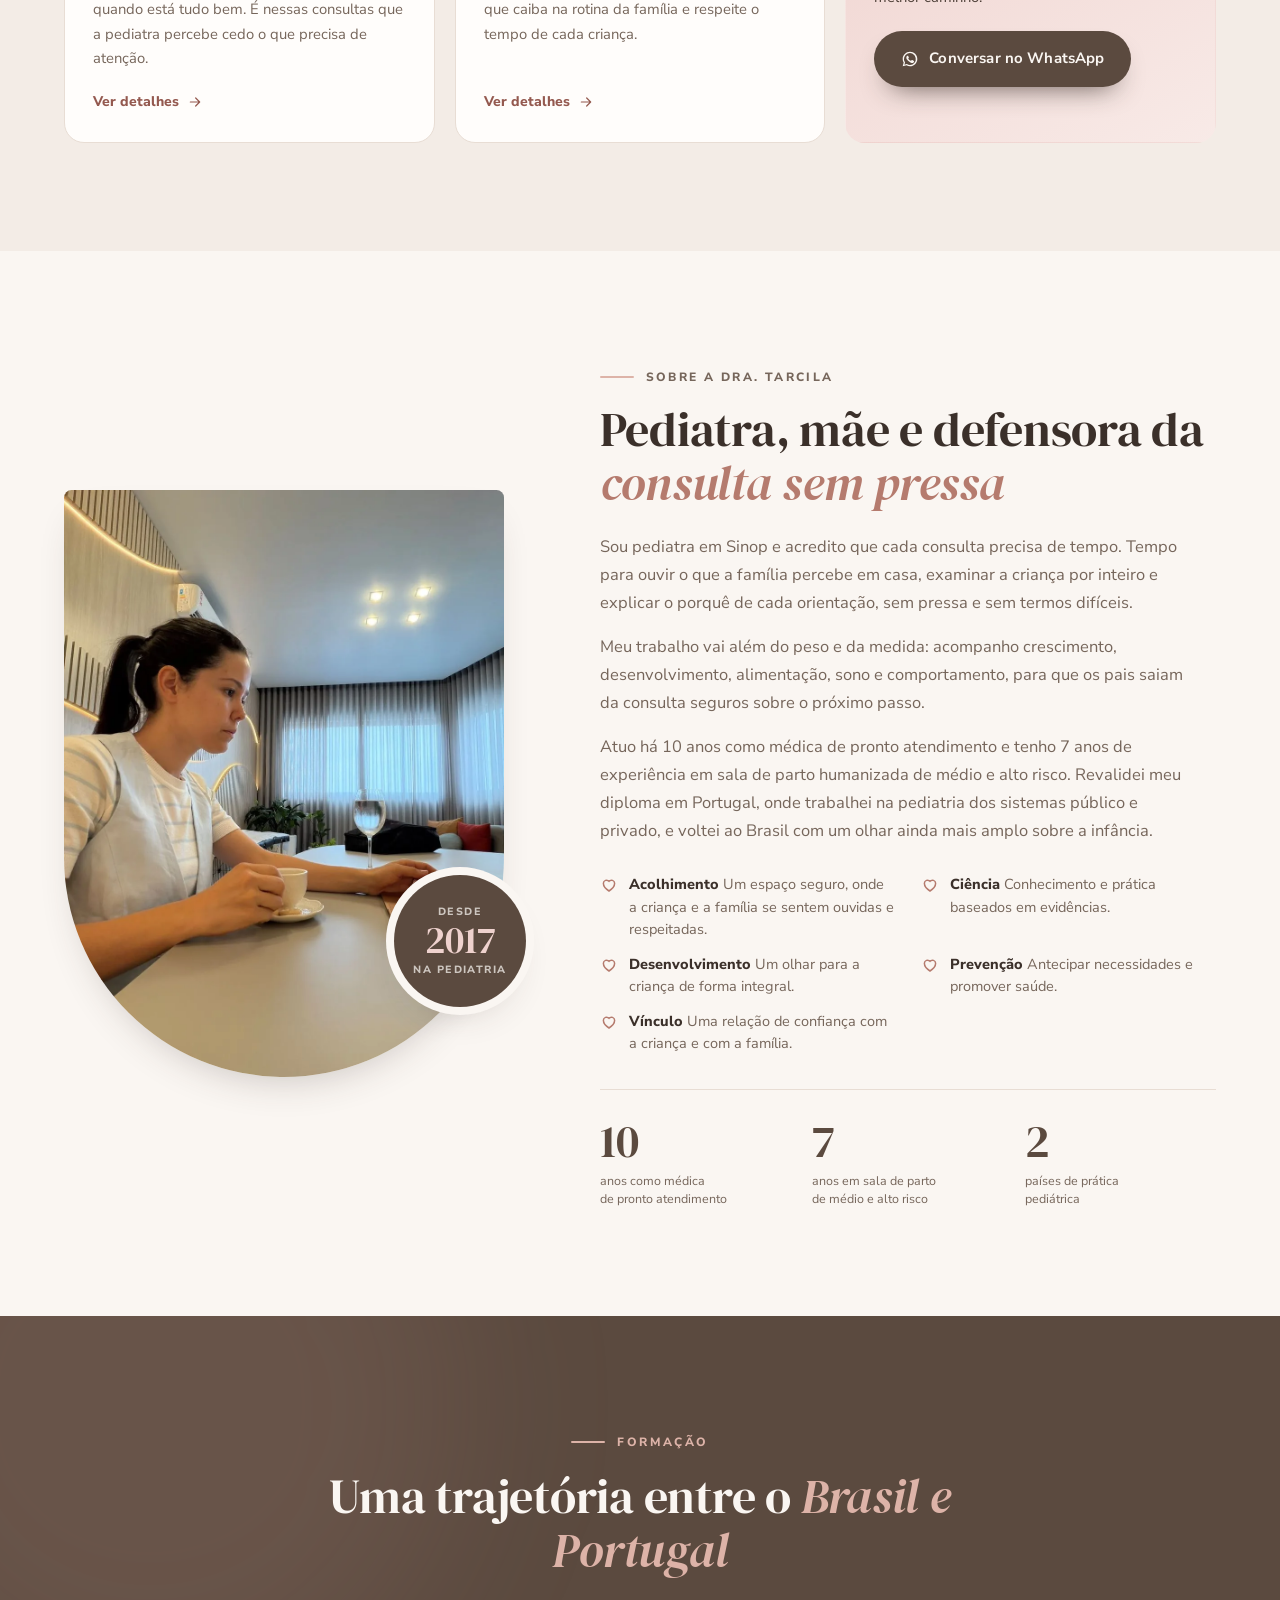
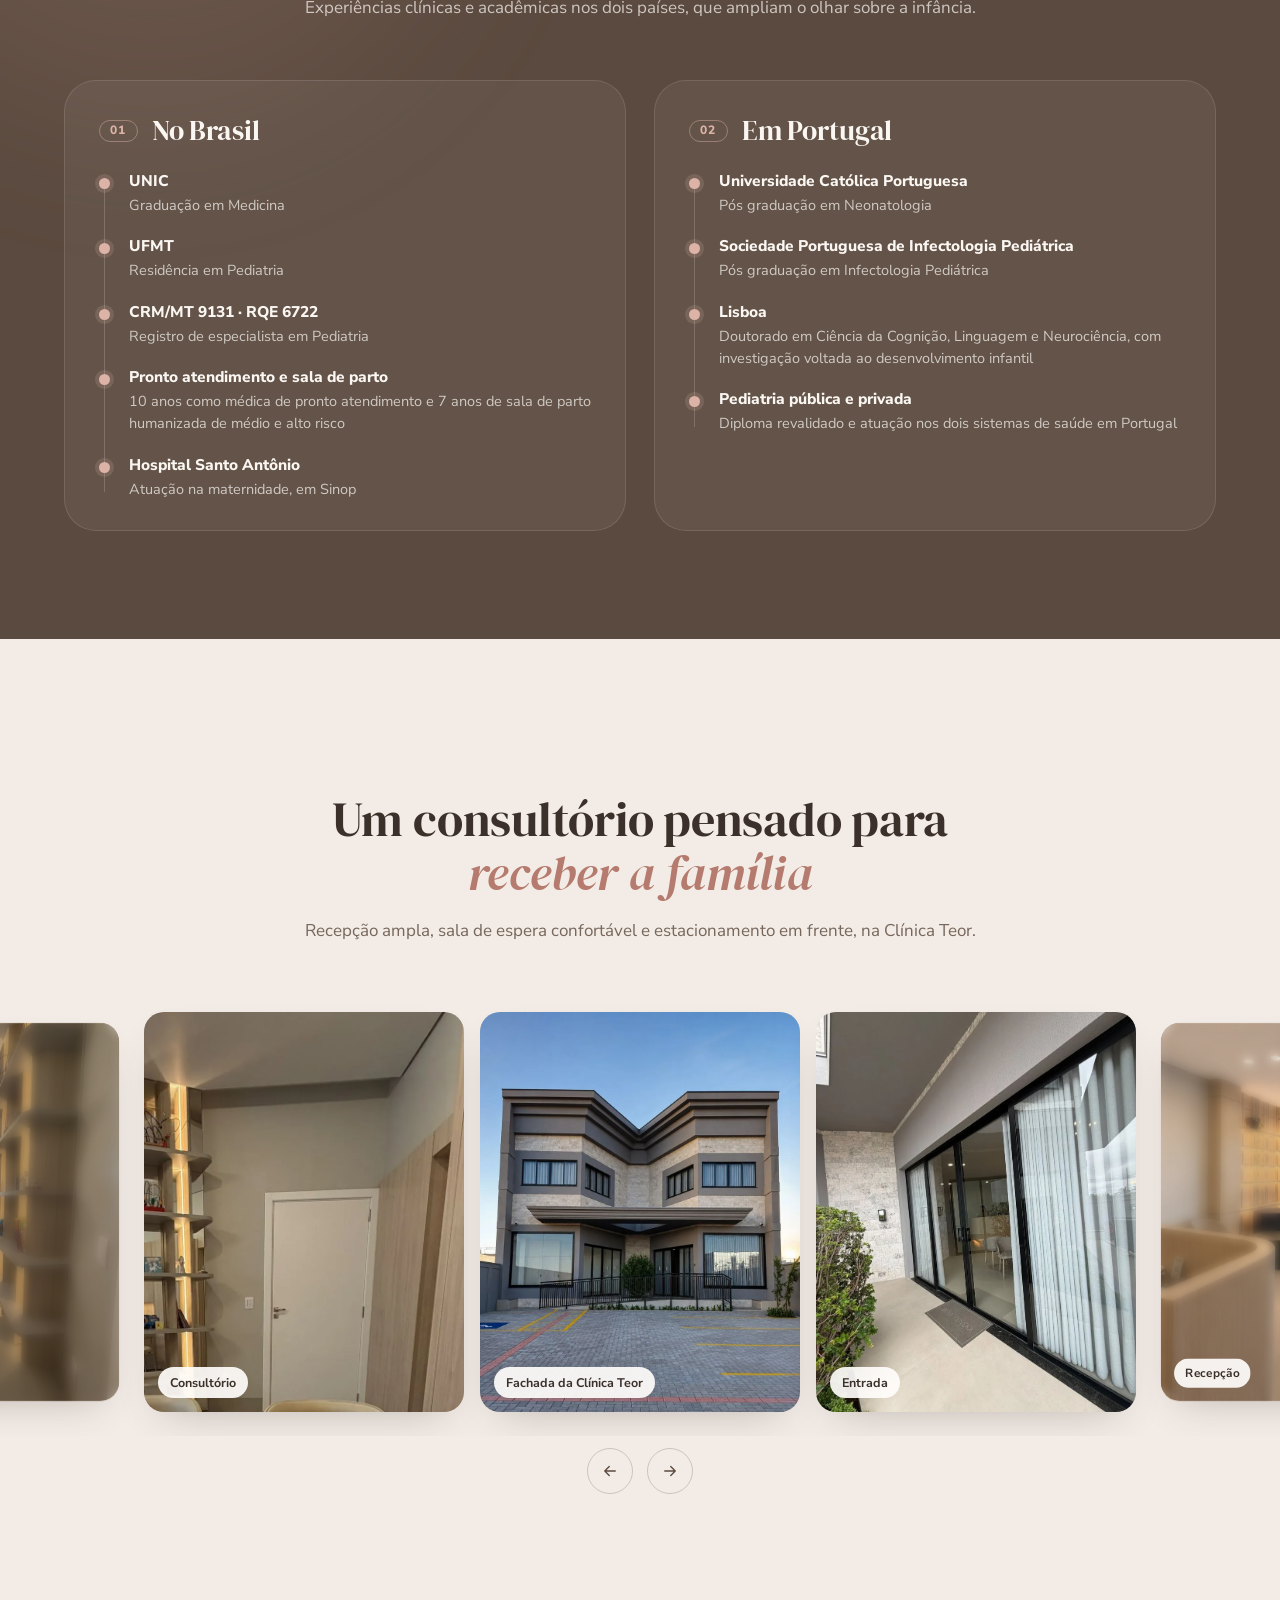
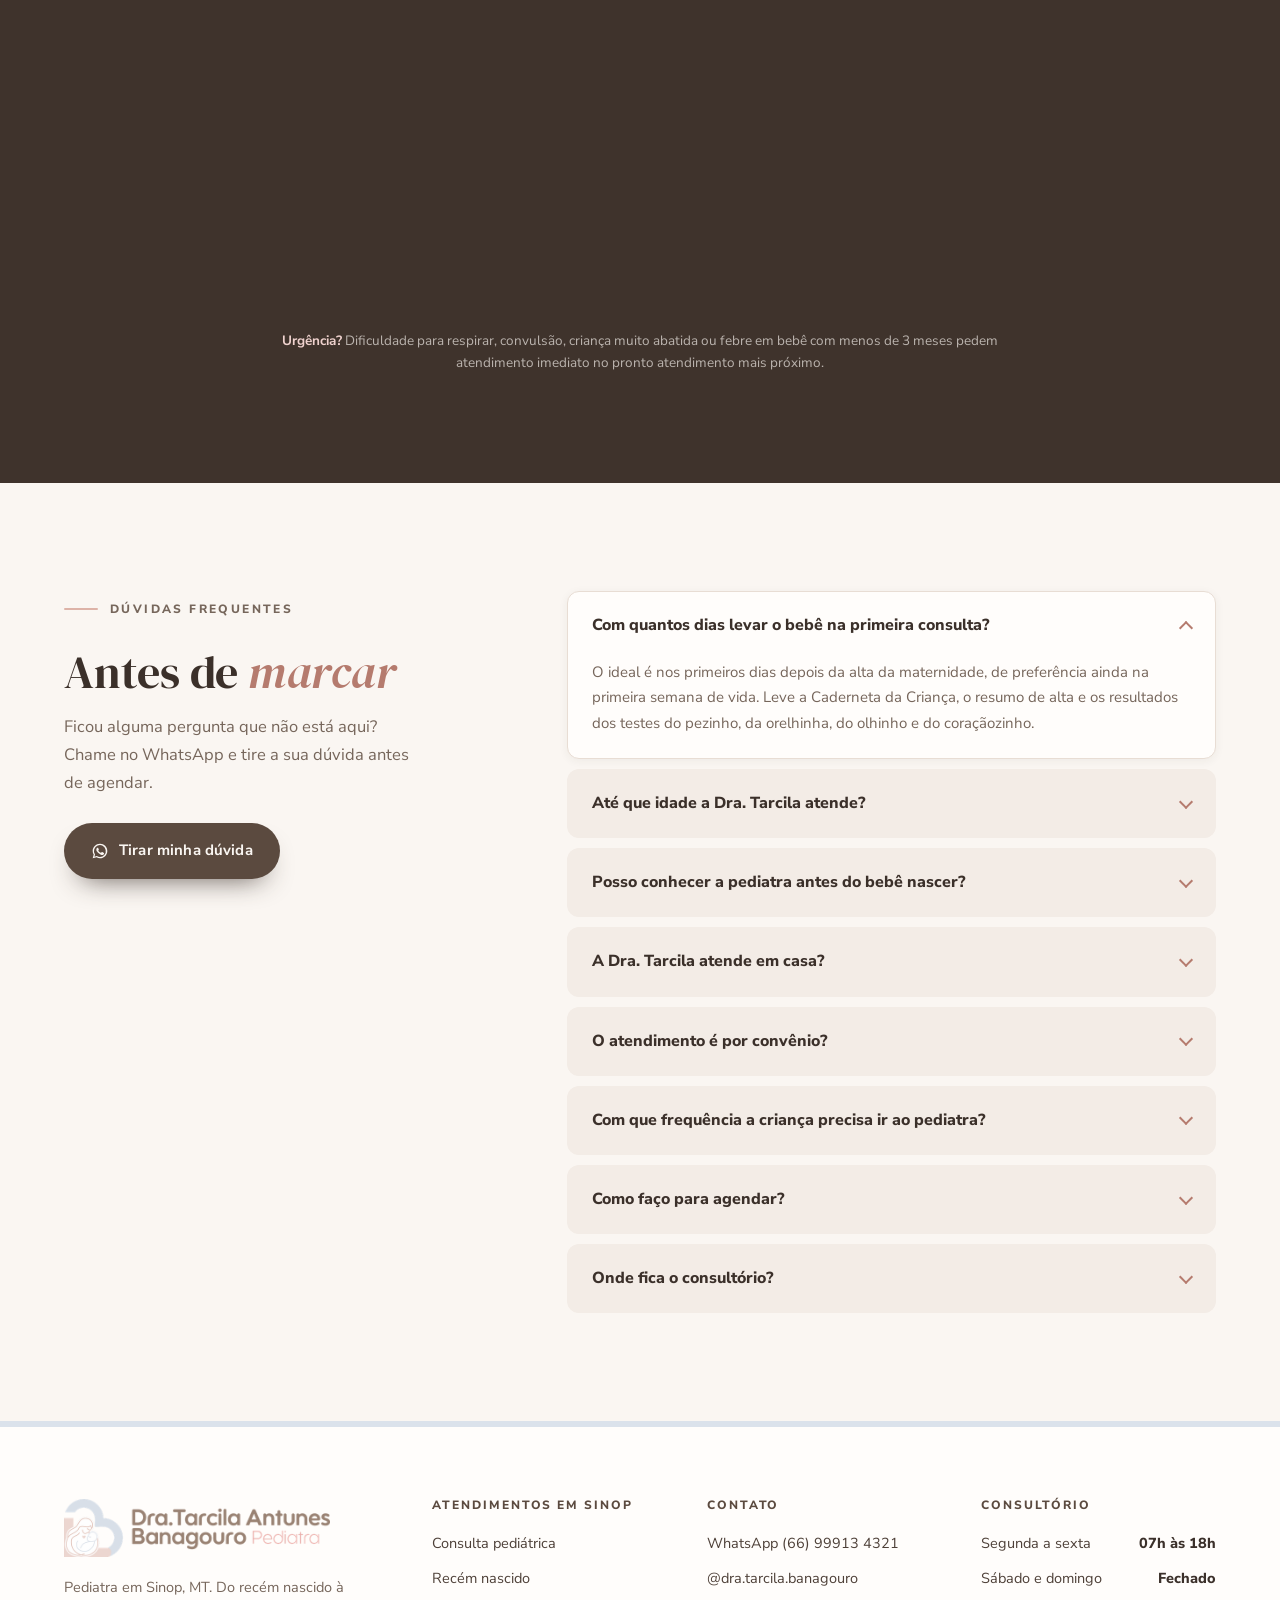
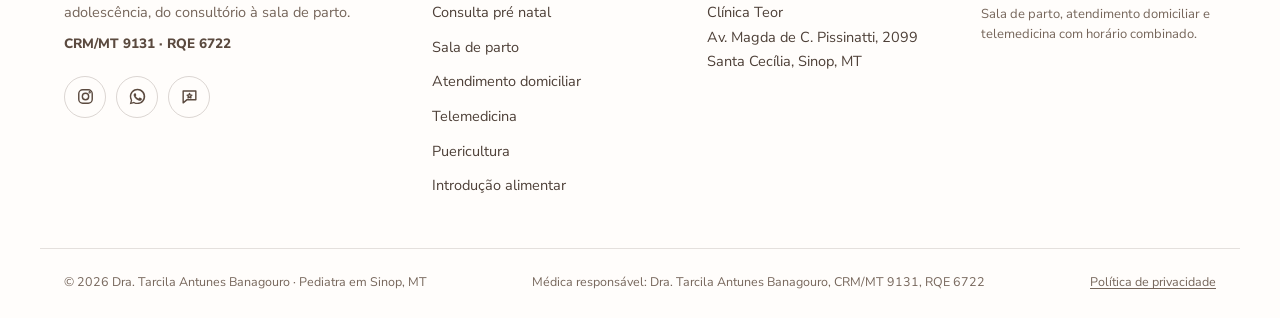
==== commit 5125a0e2: "Otimiza imagens e vídeo, adiciona política de privacidade e GEO Todas as fotos e os dois logos viram" ====
--- a/index.html
+++ b/index.html
@@ -12,7 +12,7 @@
 <!-- End Google Tag Manager -->
 <title>Pediatra em Sinop MT | Dra. Tarcila Antunes Banagouro</title>
 <meta name="description" content="Pediatra em Sinop, MT. Pediatria além do peso e da medida, do nascimento à adolescência. Consulta, pré natal, sala de parto, atendimento em casa e telemedicina. CRM/MT 9131.">
-<meta name="robots" content="noindex, nofollow">
+<meta name="robots" content="index, follow, max-image-preview:large">
 <link rel="canonical" href="https://www.dratarcilapediatra.com.br/">
 <meta name="geo.region" content="BR-MT">
 <meta name="geo.placename" content="Sinop">
@@ -33,10 +33,10 @@
 <link rel="preconnect" href="https://fonts.googleapis.com">
 <link rel="preconnect" href="https://fonts.gstatic.com" crossorigin>
 <link rel="stylesheet" href="https://fonts.googleapis.com/css2?family=DM+Serif+Display:ital@0;1&family=Nunito+Sans:opsz,wght@6..12,400;6..12,600;6..12,700;6..12,800&display=swap">
-<link rel="preload" as="image" href="/assets/img/bebe-hero-poster.jpg" fetchpriority="high">
-<link rel="stylesheet" href="/assets/style.css?v=03d309ae">
+<link rel="preload" as="image" href="/assets/img/bebe-hero-poster.webp" fetchpriority="high">
+<link rel="stylesheet" href="/assets/style.css?v=a2c23034">
 <script>document.documentElement.classList.add('js')</script>
-<script type="application/ld+json">{"@context": "https://schema.org", "@type": "Physician", "@id": "https://www.dratarcilapediatra.com.br/#dra-tarcila", "name": "Dra. Tarcila Antunes Banagouro", "medicalSpecialty": "Pediatric", "description": "Pediatra em Sinop, MT. Consulta pediátrica, recém nascido, puericultura, consulta pré natal, sala de parto, atendimento domiciliar e telemedicina.", "url": "https://www.dratarcilapediatra.com.br/", "image": "https://www.dratarcilapediatra.com.br/assets/img/dra-tarcila-pediatra-sinop.jpg", "logo": "https://www.dratarcilapediatra.com.br/assets/img/logo-simbolo.png", "telephone": "+5566999134321", "priceRange": "$$$", "address": {"@type": "PostalAddress", "streetAddress": "Av. Magda de C. Pissinatti, 2099, Clínica Teor", "addressLocality": "Sinop", "addressRegion": "MT", "postalCode": "78555-440", "addressCountry": "BR"}, "geo": {"@type": "GeoCoordinates", "latitude": -11.834095, "longitude": -55.535219}, "openingHoursSpecification": [{"@type": "OpeningHoursSpecification", "dayOfWeek": ["Monday", "Tuesday", "Wednesday", "Thursday", "Friday"], "opens": "07:00", "closes": "18:00"}], "areaServed": [{"@type": "City", "name": "Sinop"}, {"@type": "State", "name": "Mato Grosso"}], "hospitalAffiliation": {"@type": "Hospital", "name": "Hospital Santo Antônio", "address": {"@type": "PostalAddress", "addressLocality": "Sinop", "addressRegion": "MT", "addressCountry": "BR"}}, "alumniOf": [{"@type": "CollegeOrUniversity", "name": "UNIC"}, {"@type": "CollegeOrUniversity", "name": "Universidade Federal de Mato Grosso"}, {"@type": "CollegeOrUniversity", "name": "Universidade Católica Portuguesa"}], "availableService": [{"@type": "MedicalProcedure", "name": "Consulta Pediátrica"}, {"@type": "MedicalProcedure", "name": "Consulta do Recém Nascido"}, {"@type": "MedicalProcedure", "name": "Consulta Pediátrica Pré Natal"}, {"@type": "MedicalProcedure", "name": "Assistência em Sala de Parto"}, {"@type": "MedicalProcedure", "name": "Atendimento Pediátrico Domiciliar"}, {"@type": "MedicalProcedure", "name": "Telemedicina"}, {"@type": "MedicalProcedure", "name": "Puericultura"}, {"@type": "MedicalProcedure", "name": "Introdução Alimentar"}], "hasMap": "https://www.google.com/maps?cid=4104804225488390202", "sameAs": ["https://www.instagram.com/dra.tarcila.banagouro/", "https://www.google.com/maps?cid=4104804225488390202"], "isAcceptingNewPatients": true, "paymentAccepted": "Particular"}</script>
+<script type="application/ld+json">{"@context": "https://schema.org", "@type": "Physician", "@id": "https://www.dratarcilapediatra.com.br/#dra-tarcila", "name": "Dra. Tarcila Antunes Banagouro", "medicalSpecialty": "Pediatric", "description": "Pediatra em Sinop, MT. Consulta pediátrica, recém nascido, puericultura, consulta pré natal, sala de parto, atendimento domiciliar e telemedicina.", "url": "https://www.dratarcilapediatra.com.br/", "image": "https://www.dratarcilapediatra.com.br/assets/img/dra-tarcila-pediatra-sinop.webp", "logo": "https://www.dratarcilapediatra.com.br/assets/img/logo-simbolo.webp", "telephone": "+5566999134321", "priceRange": "$$$", "address": {"@type": "PostalAddress", "streetAddress": "Av. Magda de C. Pissinatti, 2099, Clínica Teor", "addressLocality": "Sinop", "addressRegion": "MT", "postalCode": "78555-440", "addressCountry": "BR"}, "geo": {"@type": "GeoCoordinates", "latitude": -11.834095, "longitude": -55.535219}, "openingHoursSpecification": [{"@type": "OpeningHoursSpecification", "dayOfWeek": ["Monday", "Tuesday", "Wednesday", "Thursday", "Friday"], "opens": "07:00", "closes": "18:00"}], "areaServed": [{"@type": "City", "name": "Sinop"}, {"@type": "State", "name": "Mato Grosso"}], "hospitalAffiliation": {"@type": "Hospital", "name": "Hospital Santo Antônio", "address": {"@type": "PostalAddress", "addressLocality": "Sinop", "addressRegion": "MT", "addressCountry": "BR"}}, "alumniOf": [{"@type": "CollegeOrUniversity", "name": "UNIC"}, {"@type": "CollegeOrUniversity", "name": "Universidade Federal de Mato Grosso"}, {"@type": "CollegeOrUniversity", "name": "Universidade Católica Portuguesa"}], "availableService": [{"@type": "MedicalProcedure", "name": "Consulta Pediátrica"}, {"@type": "MedicalProcedure", "name": "Consulta do Recém Nascido"}, {"@type": "MedicalProcedure", "name": "Consulta Pediátrica Pré Natal"}, {"@type": "MedicalProcedure", "name": "Assistência em Sala de Parto"}, {"@type": "MedicalProcedure", "name": "Atendimento Pediátrico Domiciliar"}, {"@type": "MedicalProcedure", "name": "Telemedicina"}, {"@type": "MedicalProcedure", "name": "Puericultura"}, {"@type": "MedicalProcedure", "name": "Introdução Alimentar"}], "hasMap": "https://www.google.com/maps?cid=4104804225488390202", "sameAs": ["https://www.instagram.com/dra.tarcila.banagouro/", "https://www.google.com/maps?cid=4104804225488390202"], "isAcceptingNewPatients": true, "paymentAccepted": "Particular"}</script>
 <script type="application/ld+json">{"@context": "https://schema.org", "@type": "FAQPage", "mainEntity": [{"@type": "Question", "name": "Com quantos dias levar o bebê na primeira consulta?", "acceptedAnswer": {"@type": "Answer", "text": "O ideal é nos primeiros dias depois da alta da maternidade, de preferência ainda na primeira semana de vida. Leve a Caderneta da Criança, o resumo de alta e os resultados dos testes do pezinho, da orelhinha, do olhinho e do coraçãozinho."}}, {"@type": "Question", "name": "Até que idade a Dra. Tarcila atende?", "acceptedAnswer": {"@type": "Answer", "text": "Do recém nascido à adolescência. O intervalo entre as consultas muda com a idade, e a Dra. Tarcila combina com a família quando será o próximo retorno."}}, {"@type": "Question", "name": "Posso conhecer a pediatra antes do bebê nascer?", "acceptedAnswer": {"@type": "Answer", "text": "Pode e deve. A consulta pediátrica pré natal acontece ainda na gestação, de preferência no terceiro trimestre, e é nela que se combina a assistência em sala de parto."}}, {"@type": "Question", "name": "A Dra. Tarcila atende em casa?", "acceptedAnswer": {"@type": "Answer", "text": "Sim. O atendimento domiciliar é feito em Sinop e é especialmente indicado para recém nascidos e bebês pequenos."}}, {"@type": "Question", "name": "O atendimento é por convênio?", "acceptedAnswer": {"@type": "Answer", "text": "O atendimento é particular. É essa escolha que permite consultas com hora marcada e tempo de verdade para cada família. As formas de pagamento são informadas pelo WhatsApp."}}, {"@type": "Question", "name": "Com que frequência a criança precisa ir ao pediatra?", "acceptedAnswer": {"@type": "Answer", "text": "No primeiro ano de vida as consultas são mais frequentes, porque o bebê muda muito de um mês para o outro. A partir do segundo ano os retornos ficam mais espaçados."}}, {"@type": "Question", "name": "Como faço para agendar?", "acceptedAnswer": {"@type": "Answer", "text": "Pelo WhatsApp (66) 99913 4321. O atendimento é com hora marcada, para que cada consulta tenha o tempo de que precisa."}}, {"@type": "Question", "name": "Onde fica o consultório?", "acceptedAnswer": {"@type": "Answer", "text": "Na Clínica Teor, Av. Magda de C. Pissinatti, 2099, bairro Santa Cecília, em Sinop. Há estacionamento em frente à clínica."}}]}</script>
 <script type="application/ld+json">{"@context": "https://schema.org", "@type": "WebSite", "name": "Dra. Tarcila Antunes Banagouro", "url": "https://www.dratarcilapediatra.com.br/", "inLanguage": "pt-BR"}</script>
 </head>
@@ -80,7 +80,7 @@
 <header class="header" id="header">
   <div class="wrap header-in">
     <a class="brand" href="/" aria-label="Dra. Tarcila Antunes Banagouro, pediatra em Sinop. Página inicial">
-      <img src="/assets/img/logo-horizontal.png" alt="" width="303" height="66">
+      <img src="/assets/img/logo-horizontal.webp" alt="" width="303" height="66">
     </a>
     <nav class="nav" id="nav" aria-label="Principal">
       <div class="nav-item has-sub">
@@ -103,7 +103,7 @@
   <div class="hero-pattern" aria-hidden="true"></div>
   <div class="wrap hero-in">
     <div class="hero-copy">
-      <div class="hero-id reveal"><img src="/assets/img/dra-tarcila-pediatra-sinop.jpg" alt="" width="780" height="975"><span><b>Dra. Tarcila Antunes Banagouro</b><small>Pediatra · CRM/MT 9131 · RQE 6722</small></span></div>
+      <div class="hero-id reveal"><img src="/assets/img/dra-tarcila-pediatra-sinop.webp" alt="" width="780" height="975"><span><b>Dra. Tarcila Antunes Banagouro</b><small>Pediatra · CRM/MT 9131 · RQE 6722</small></span></div>
       <h1 class="reveal"><span class="h1-kw">Pediatra em Sinop, MT<span class="sr">. </span></span>Pediatria <em>Além do Peso e da Medida.</em></h1>
       <p class="hero-promise reveal d1">Do nascimento à adolescência, um acompanhamento que olha para seu filho por inteiro.</p>
       <p class="lede reveal d2">Crescimento, alimentação, sono, desenvolvimento, comportamento e tudo o que faz parte da vida do seu filho também têm espaço na minha consulta.</p>
@@ -124,8 +124,9 @@
     </div>
     <div class="hero-media reveal d2">
       <figure class="hero-video" id="heroFig">
-        <img class="hero-still" src="/assets/img/bebe-hero-poster.jpg" alt="Bebê sorrindo durante a consulta com a pediatra" width="832" height="464" fetchpriority="high">
+        <img class="hero-still" src="/assets/img/bebe-hero-poster.webp" alt="Bebê sorrindo durante a consulta com a pediatra" width="832" height="464" fetchpriority="high">
         <video autoplay muted loop playsinline webkit-playsinline disablepictureinpicture disableremoteplayback preload="auto" tabindex="-1" aria-hidden="true" width="832" height="464" id="heroVideo">
+          <source src="/assets/video/bebe-hero.webm" type="video/webm">
           <source src="/assets/video/bebe-hero.mp4" type="video/mp4">
         </video>
         <img class="hero-anim" data-src="/assets/img/bebe-hero-animado.webp" alt="" aria-hidden="true" width="640" height="358">
@@ -323,7 +324,7 @@
   <div class="wrap sobre-in">
     <div class="sobre-media reveal">
       <span class="shape shape-c" aria-hidden="true"></span>
-      <figure class="sobre-photo"><img src="/assets/img/dra-tarcila-consultorio-sinop.jpg" alt="Dra. Tarcila Antunes Banagouro no consultório da Clínica Teor, em Sinop" loading="lazy" width="975" height="1300"></figure>
+      <figure class="sobre-photo"><img src="/assets/img/dra-tarcila-consultorio-sinop.webp" alt="Dra. Tarcila Antunes Banagouro no consultório da Clínica Teor, em Sinop" loading="lazy" width="975" height="1300"></figure>
       <div class="sobre-stamp"><span class="stamp-top">Desde</span><span class="stamp-num">2017</span><span class="stamp-lbl">na pediatria</span></div>
     </div>
     <div class="sobre-copy">
@@ -389,12 +390,12 @@
   </div>
   <div class="gal-wrap reveal">
     <div class="gallery" id="galeria">
-      <button class="gal-item" type="button" data-src="/assets/img/clinica-teor-fachada.jpg" data-cap="Fachada da Clínica Teor" aria-label="Ampliar foto: Fachada da Clínica Teor"><img src="/assets/img/clinica-teor-fachada.jpg" alt="Fachada da Clínica Teor, Clínica Teor, Sinop" loading="lazy" width="880" height="1100"><span class="gal-cap">Fachada da Clínica Teor</span></button>
-      <button class="gal-item" type="button" data-src="/assets/img/clinica-teor-entrada.jpg" data-cap="Entrada" aria-label="Ampliar foto: Entrada"><img src="/assets/img/clinica-teor-entrada.jpg" alt="Entrada, Clínica Teor, Sinop" loading="lazy" width="825" height="1100"><span class="gal-cap">Entrada</span></button>
-      <button class="gal-item" type="button" data-src="/assets/img/clinica-teor-recepcao.jpg" data-cap="Recepção" aria-label="Ampliar foto: Recepção"><img src="/assets/img/clinica-teor-recepcao.jpg" alt="Recepção, Clínica Teor, Sinop" loading="lazy" width="880" height="1100"><span class="gal-cap">Recepção</span></button>
-      <button class="gal-item" type="button" data-src="/assets/img/clinica-teor-sala-de-espera.jpg" data-cap="Sala de espera" aria-label="Ampliar foto: Sala de espera"><img src="/assets/img/clinica-teor-sala-de-espera.jpg" alt="Sala de espera, Clínica Teor, Sinop" loading="lazy" width="880" height="1100"><span class="gal-cap">Sala de espera</span></button>
-      <button class="gal-item" type="button" data-src="/assets/img/clinica-teor-corredor.jpg" data-cap="Corredor dos consultórios" aria-label="Ampliar foto: Corredor dos consultórios"><img src="/assets/img/clinica-teor-corredor.jpg" alt="Corredor dos consultórios, Clínica Teor, Sinop" loading="lazy" width="825" height="1100"><span class="gal-cap">Corredor dos consultórios</span></button>
-      <button class="gal-item" type="button" data-src="/assets/img/clinica-teor-consultorio.jpg" data-cap="Consultório" aria-label="Ampliar foto: Consultório"><img src="/assets/img/clinica-teor-consultorio.jpg" alt="Consultório, Clínica Teor, Sinop" loading="lazy" width="855" height="840"><span class="gal-cap">Consultório</span></button>
+      <button class="gal-item" type="button" data-src="/assets/img/clinica-teor-fachada.webp" data-cap="Fachada da Clínica Teor" aria-label="Ampliar foto: Fachada da Clínica Teor"><img src="/assets/img/clinica-teor-fachada.webp" alt="Fachada da Clínica Teor, Clínica Teor, Sinop" loading="lazy" width="880" height="1100"><span class="gal-cap">Fachada da Clínica Teor</span></button>
+      <button class="gal-item" type="button" data-src="/assets/img/clinica-teor-entrada.webp" data-cap="Entrada" aria-label="Ampliar foto: Entrada"><img src="/assets/img/clinica-teor-entrada.webp" alt="Entrada, Clínica Teor, Sinop" loading="lazy" width="825" height="1100"><span class="gal-cap">Entrada</span></button>
+      <button class="gal-item" type="button" data-src="/assets/img/clinica-teor-recepcao.webp" data-cap="Recepção" aria-label="Ampliar foto: Recepção"><img src="/assets/img/clinica-teor-recepcao.webp" alt="Recepção, Clínica Teor, Sinop" loading="lazy" width="880" height="1100"><span class="gal-cap">Recepção</span></button>
+      <button class="gal-item" type="button" data-src="/assets/img/clinica-teor-sala-de-espera.webp" data-cap="Sala de espera" aria-label="Ampliar foto: Sala de espera"><img src="/assets/img/clinica-teor-sala-de-espera.webp" alt="Sala de espera, Clínica Teor, Sinop" loading="lazy" width="880" height="1100"><span class="gal-cap">Sala de espera</span></button>
+      <button class="gal-item" type="button" data-src="/assets/img/clinica-teor-corredor.webp" data-cap="Corredor dos consultórios" aria-label="Ampliar foto: Corredor dos consultórios"><img src="/assets/img/clinica-teor-corredor.webp" alt="Corredor dos consultórios, Clínica Teor, Sinop" loading="lazy" width="825" height="1100"><span class="gal-cap">Corredor dos consultórios</span></button>
+      <button class="gal-item" type="button" data-src="/assets/img/clinica-teor-consultorio.webp" data-cap="Consultório" aria-label="Ampliar foto: Consultório"><img src="/assets/img/clinica-teor-consultorio.webp" alt="Consultório, Clínica Teor, Sinop" loading="lazy" width="855" height="840"><span class="gal-cap">Consultório</span></button>
     </div>
   </div>
   <div class="wrap">
@@ -500,7 +501,7 @@
 <footer class="footer">
   <div class="wrap footer-in">
     <div class="foot-brand">
-      <a href="/" aria-label="Dra. Tarcila Antunes Banagouro, página inicial"><img src="/assets/img/logo-horizontal.png" alt="Dra. Tarcila Antunes Banagouro, pediatra" width="303" height="66" loading="lazy"></a>
+      <a href="/" aria-label="Dra. Tarcila Antunes Banagouro, página inicial"><img src="/assets/img/logo-horizontal.webp" alt="Dra. Tarcila Antunes Banagouro, pediatra" width="303" height="66" loading="lazy"></a>
       <p>Pediatra em Sinop, MT. Do recém nascido à adolescência, do consultório à sala de parto.</p>
       <p class="foot-crm">CRM/MT 9131 · RQE 6722</p>
       <div class="socials">
@@ -533,6 +534,7 @@
   <div class="wrap foot-bottom">
     <span>© <span id="ano">2026</span> Dra. Tarcila Antunes Banagouro · Pediatra em Sinop, MT</span>
     <span>Médica responsável: Dra. Tarcila Antunes Banagouro, CRM/MT 9131, RQE 6722</span>
+    <a href="/privacidade/">Política de privacidade</a>
   </div>
 </footer>
 <a class="wa-float" href="https://wa.me/5566999134321?text=Ol%C3%A1%21%20Vim%20pelo%20site%20e%20gostaria%20de%20agendar%20uma%20consulta%20com%20a%20Dra.%20Tarcila." target="_blank" rel="noopener" aria-label="Agendar pelo WhatsApp"><svg class="ic fill" aria-hidden="true" focusable="false"><use href="#i-wa"></use></svg><span class="wa-pulse" aria-hidden="true"></span></a>
--- a/assets/style.css
+++ b/assets/style.css
@@ -60,6 +60,12 @@
 
 .wrap{width:100%;max-width:var(--wrap);margin:0 auto;padding:0 24px}
 .section{padding:108px 0}
+
+.section.legal{padding-top:0}
+.legal-in{max-width:720px}
+.legal-in h2{font-size:24px;margin:40px 0 14px}
+.legal-in h2:first-child{margin-top:0}
+.legal-in p{color:var(--tinta);line-height:1.7;margin:0 0 16px;max-width:68ch}
 
 .ic{width:1em;height:1em;fill:none;stroke:currentColor;stroke-width:1.8;stroke-linecap:round;stroke-linejoin:round;flex-shrink:0}
 .ic.fill{fill:currentColor;stroke:none}
@@ -445,6 +451,8 @@
 .hours b{font-weight:800;color:var(--espresso)}
 .foot-note{margin-top:14px;font-size:13px;color:var(--suave);line-height:1.55}
 .foot-bottom{display:flex;justify-content:space-between;flex-wrap:wrap;gap:10px;padding-top:22px;padding-bottom:26px;border-top:1px solid rgba(91,74,63,.16);font-size:12.5px;color:var(--suave)}
+.foot-bottom a{text-decoration:underline;text-underline-offset:2px}
+.foot-bottom a:hover{color:var(--taupe-esc)}
 
 /* ═══ WHATSAPP FLUTUANTE ═══ */
 .wa-float{position:fixed;right:22px;bottom:22px;z-index:110;width:58px;height:58px;border-radius:50%;background:#25D366;color:#fff;display:grid;place-items:center;box-shadow:0 14px 30px -10px rgba(37,211,102,.7);transition:transform .35s var(--ease)}
